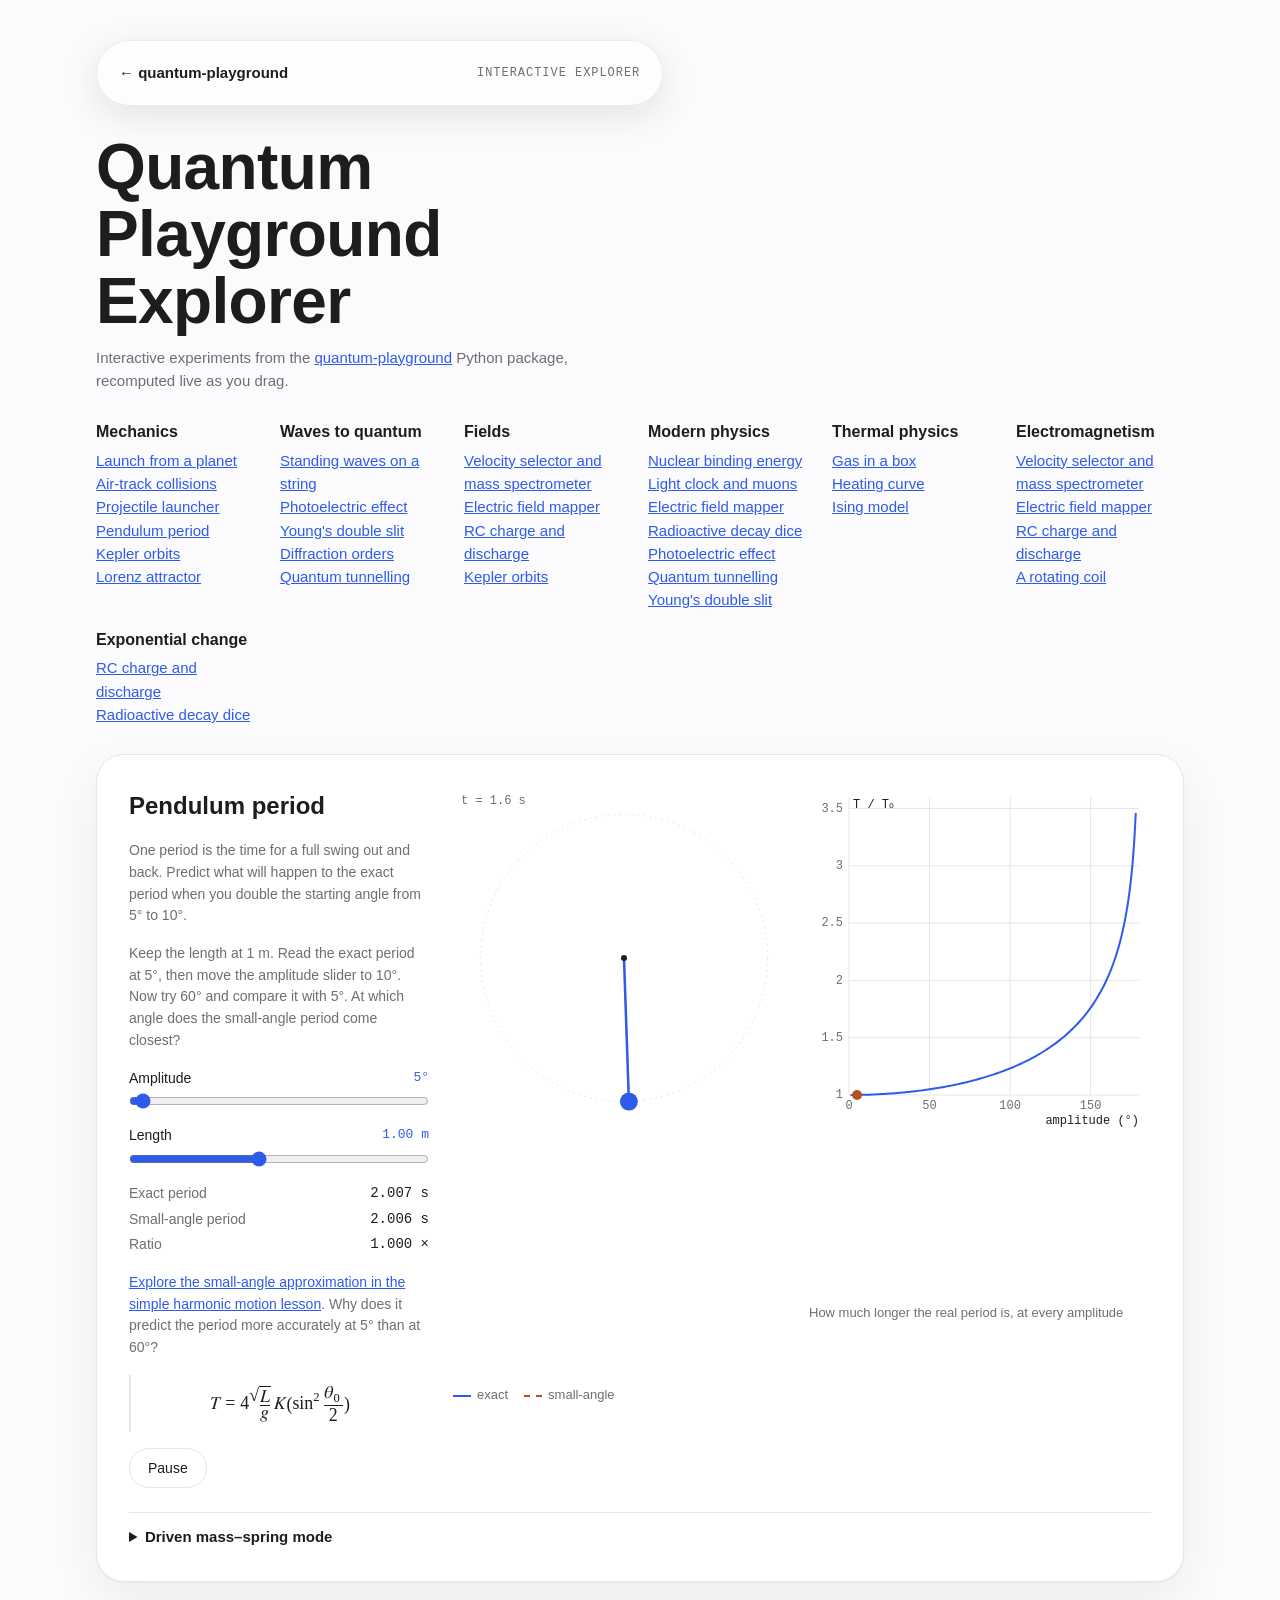
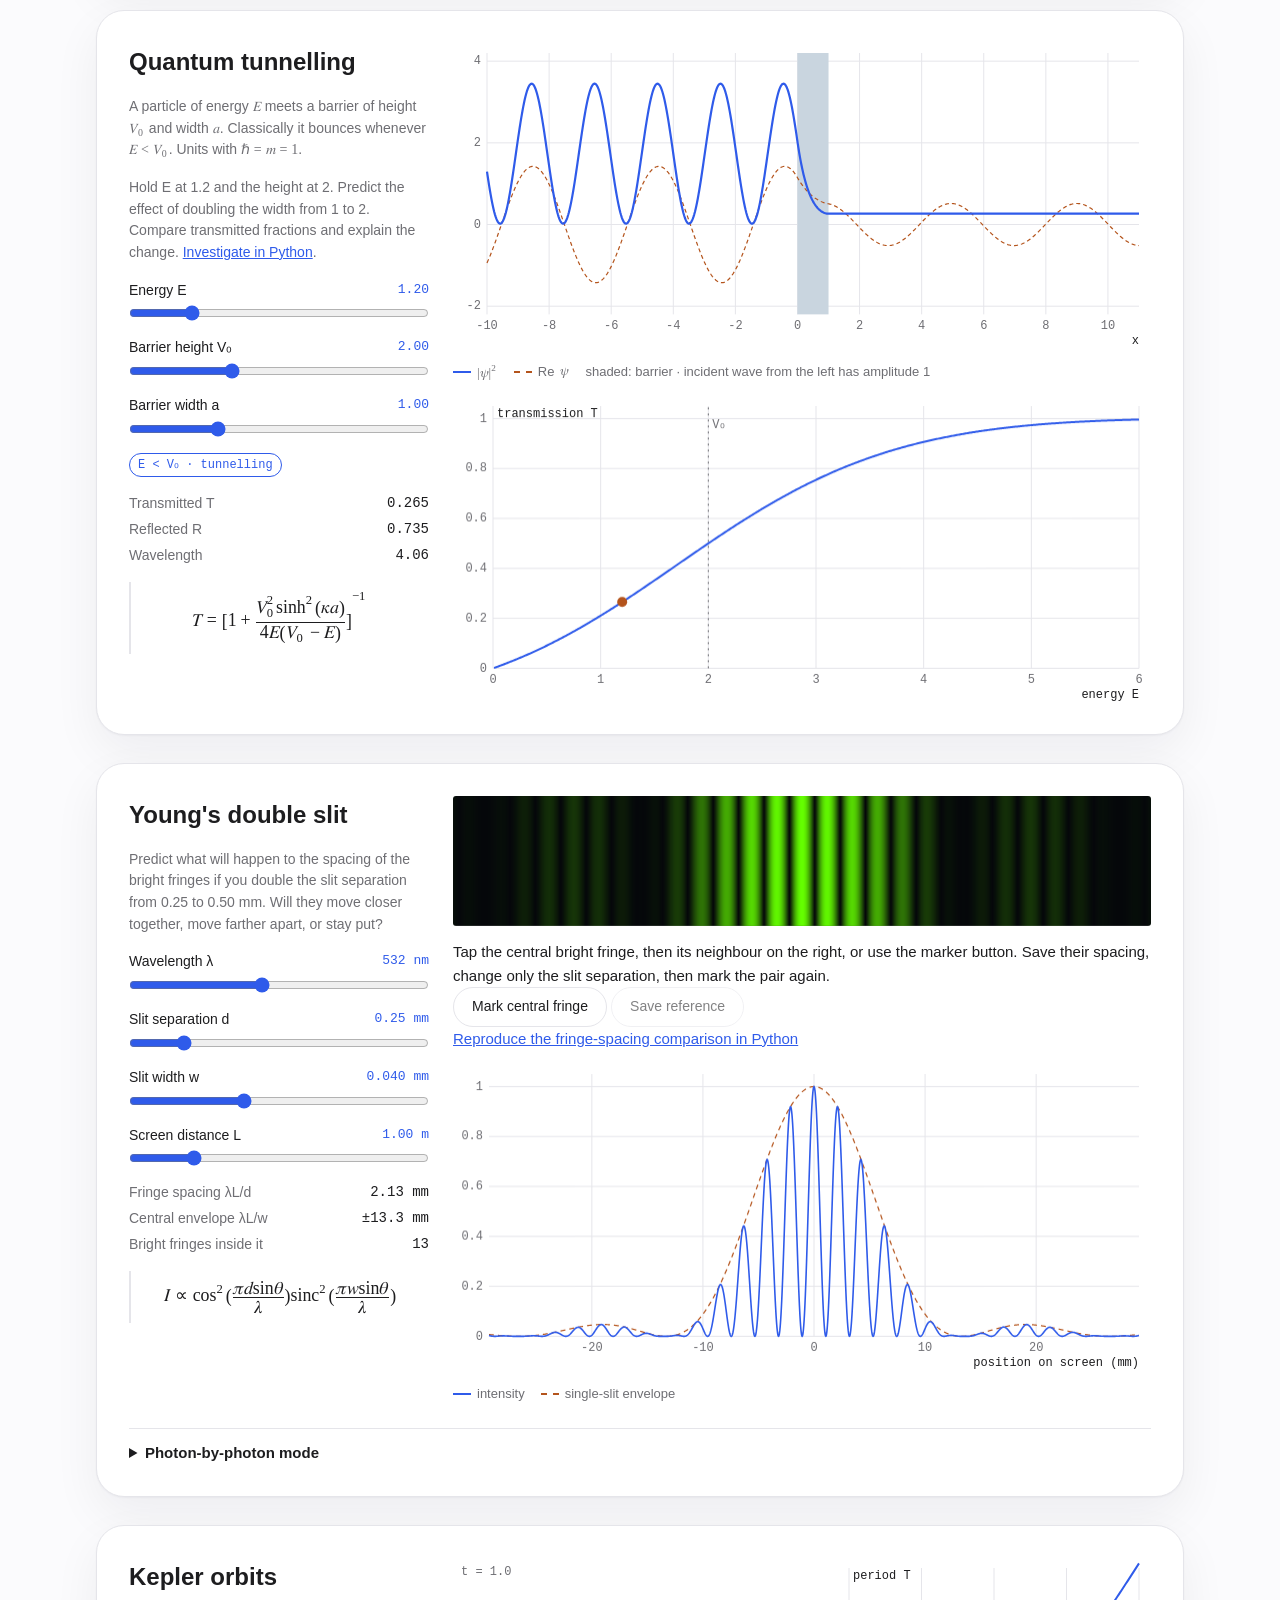
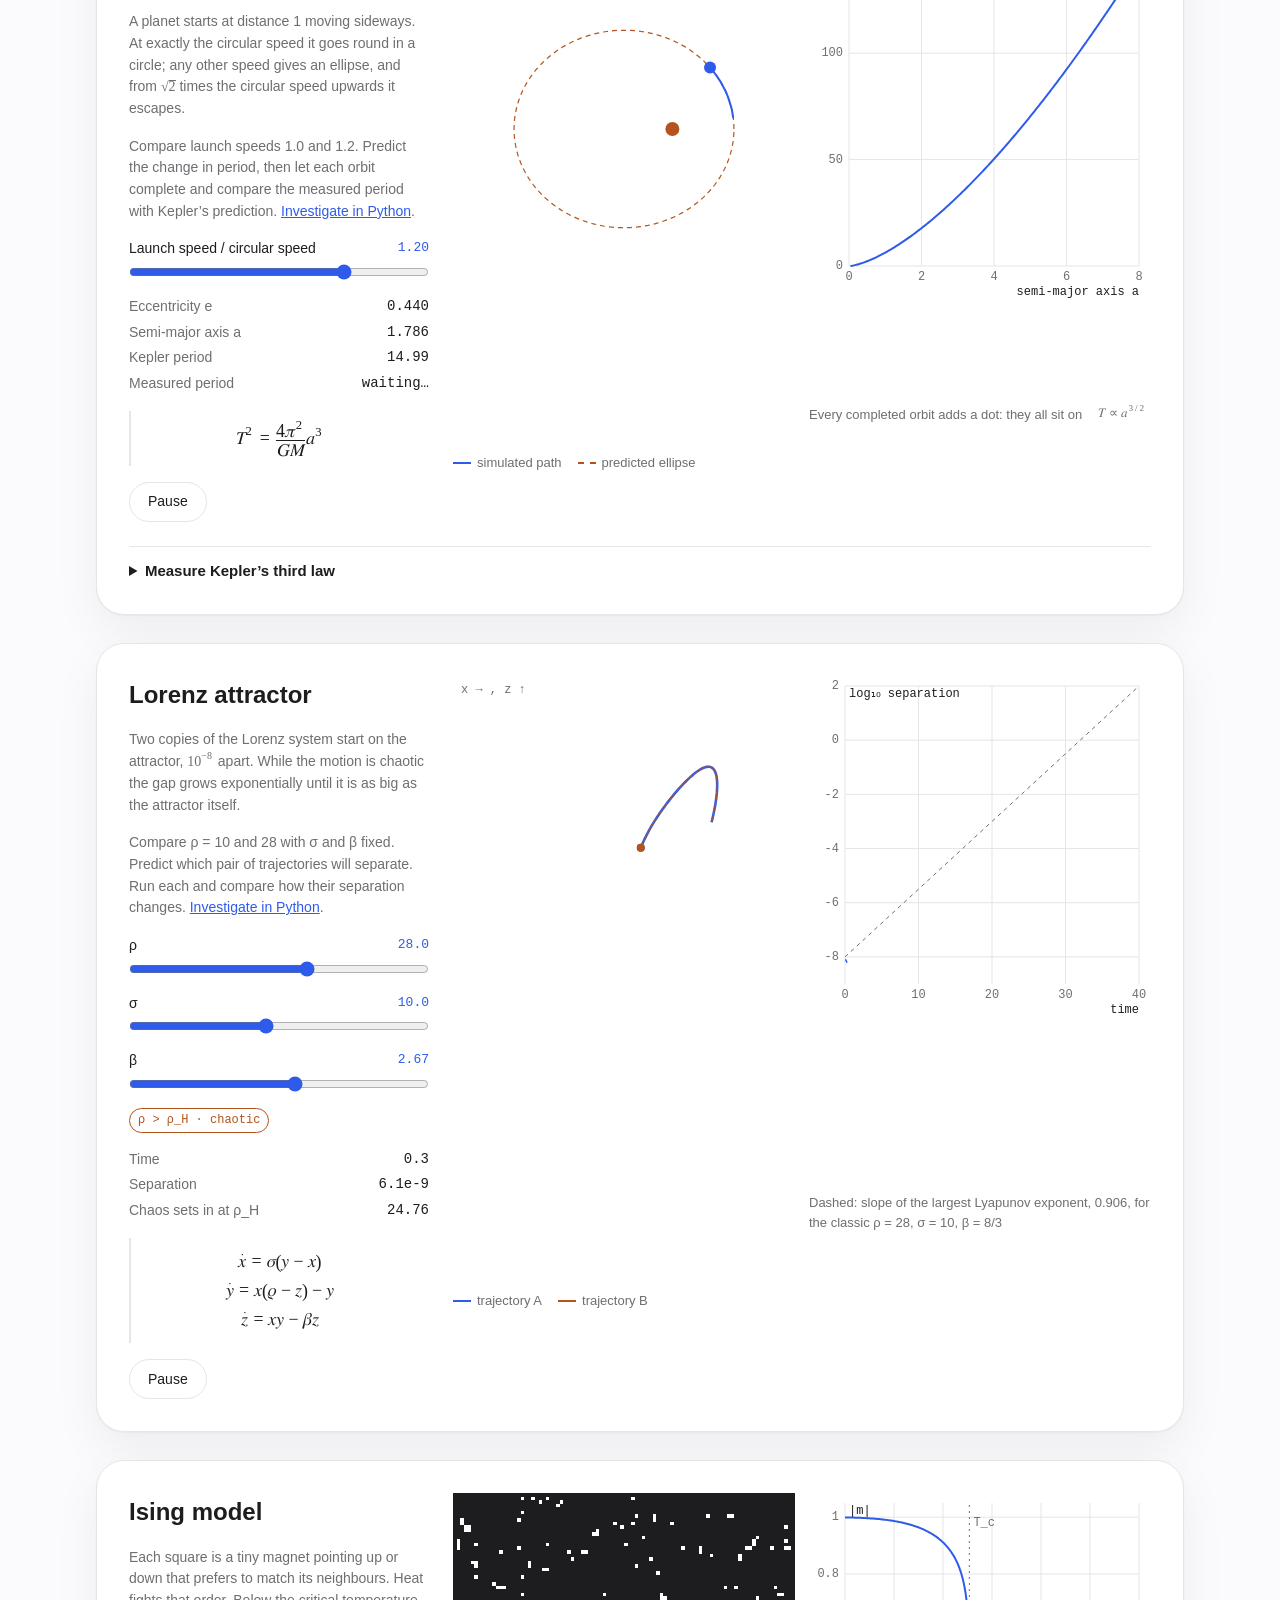
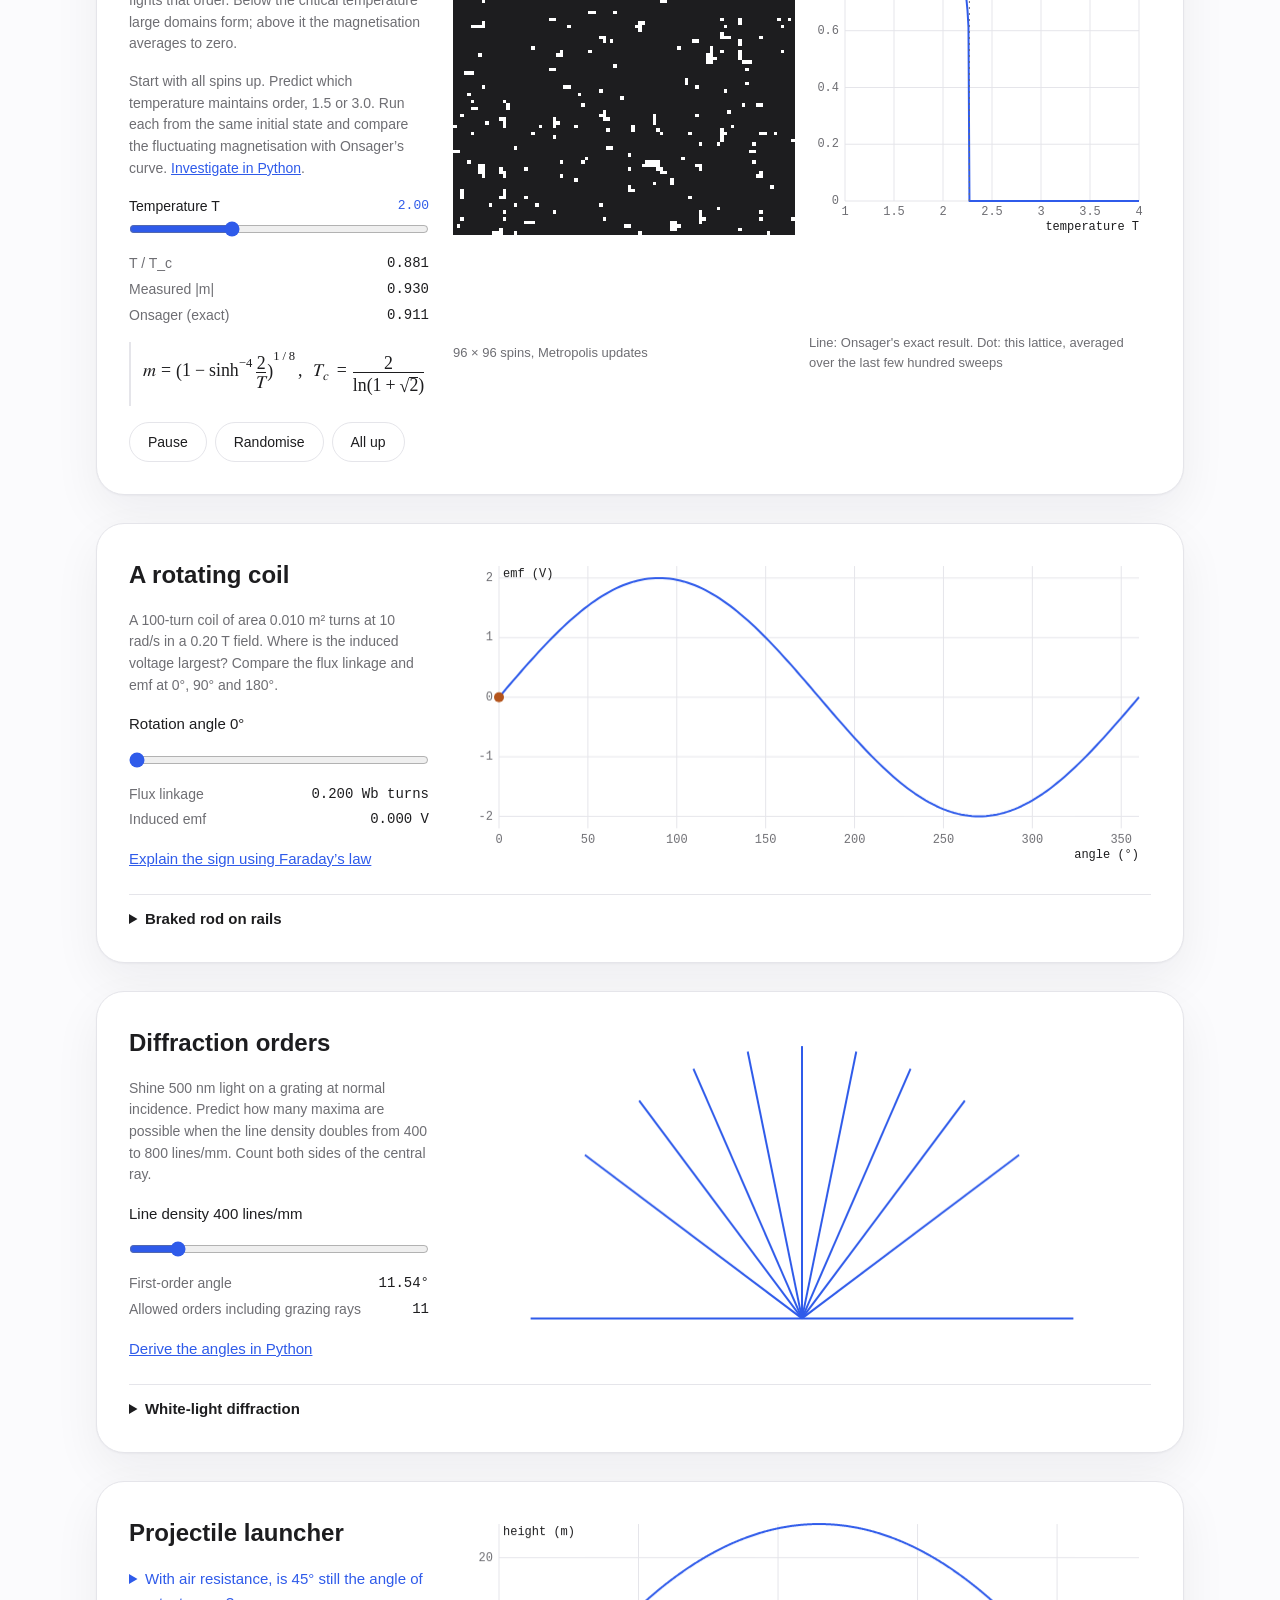
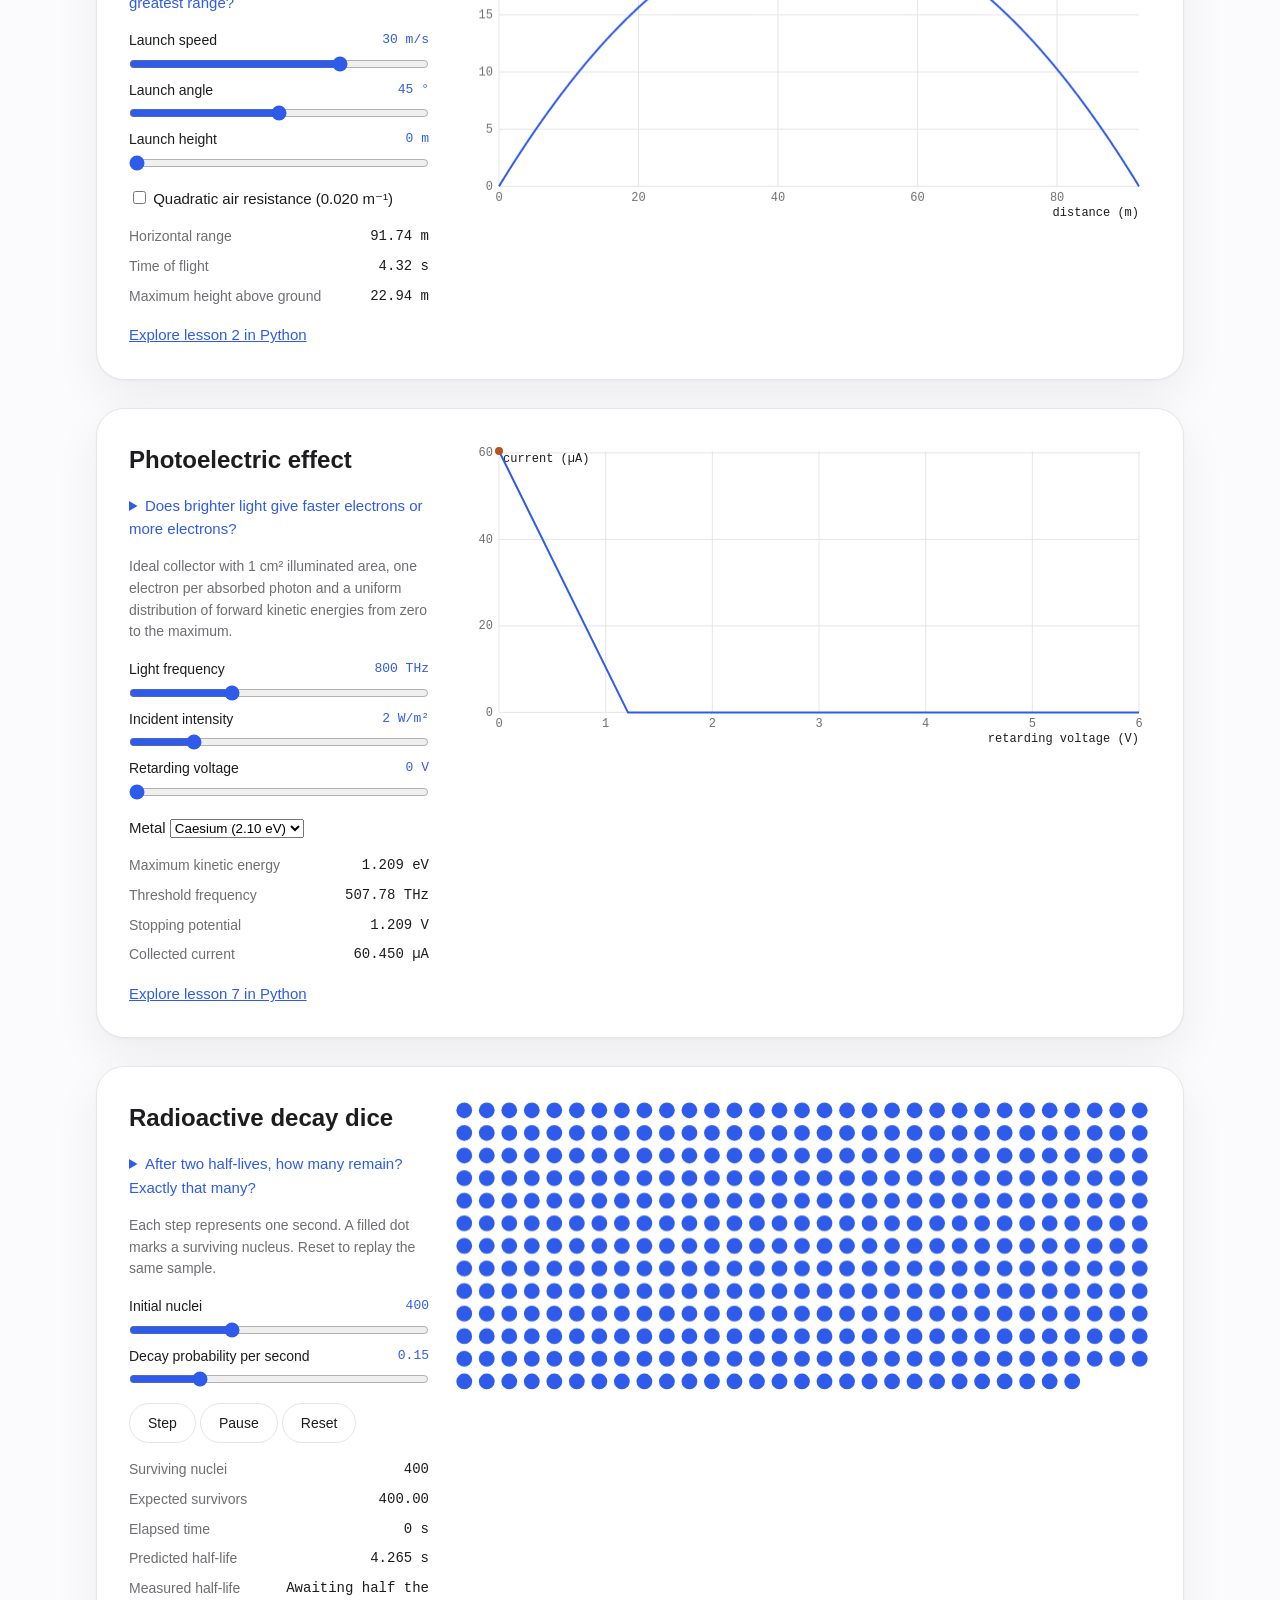
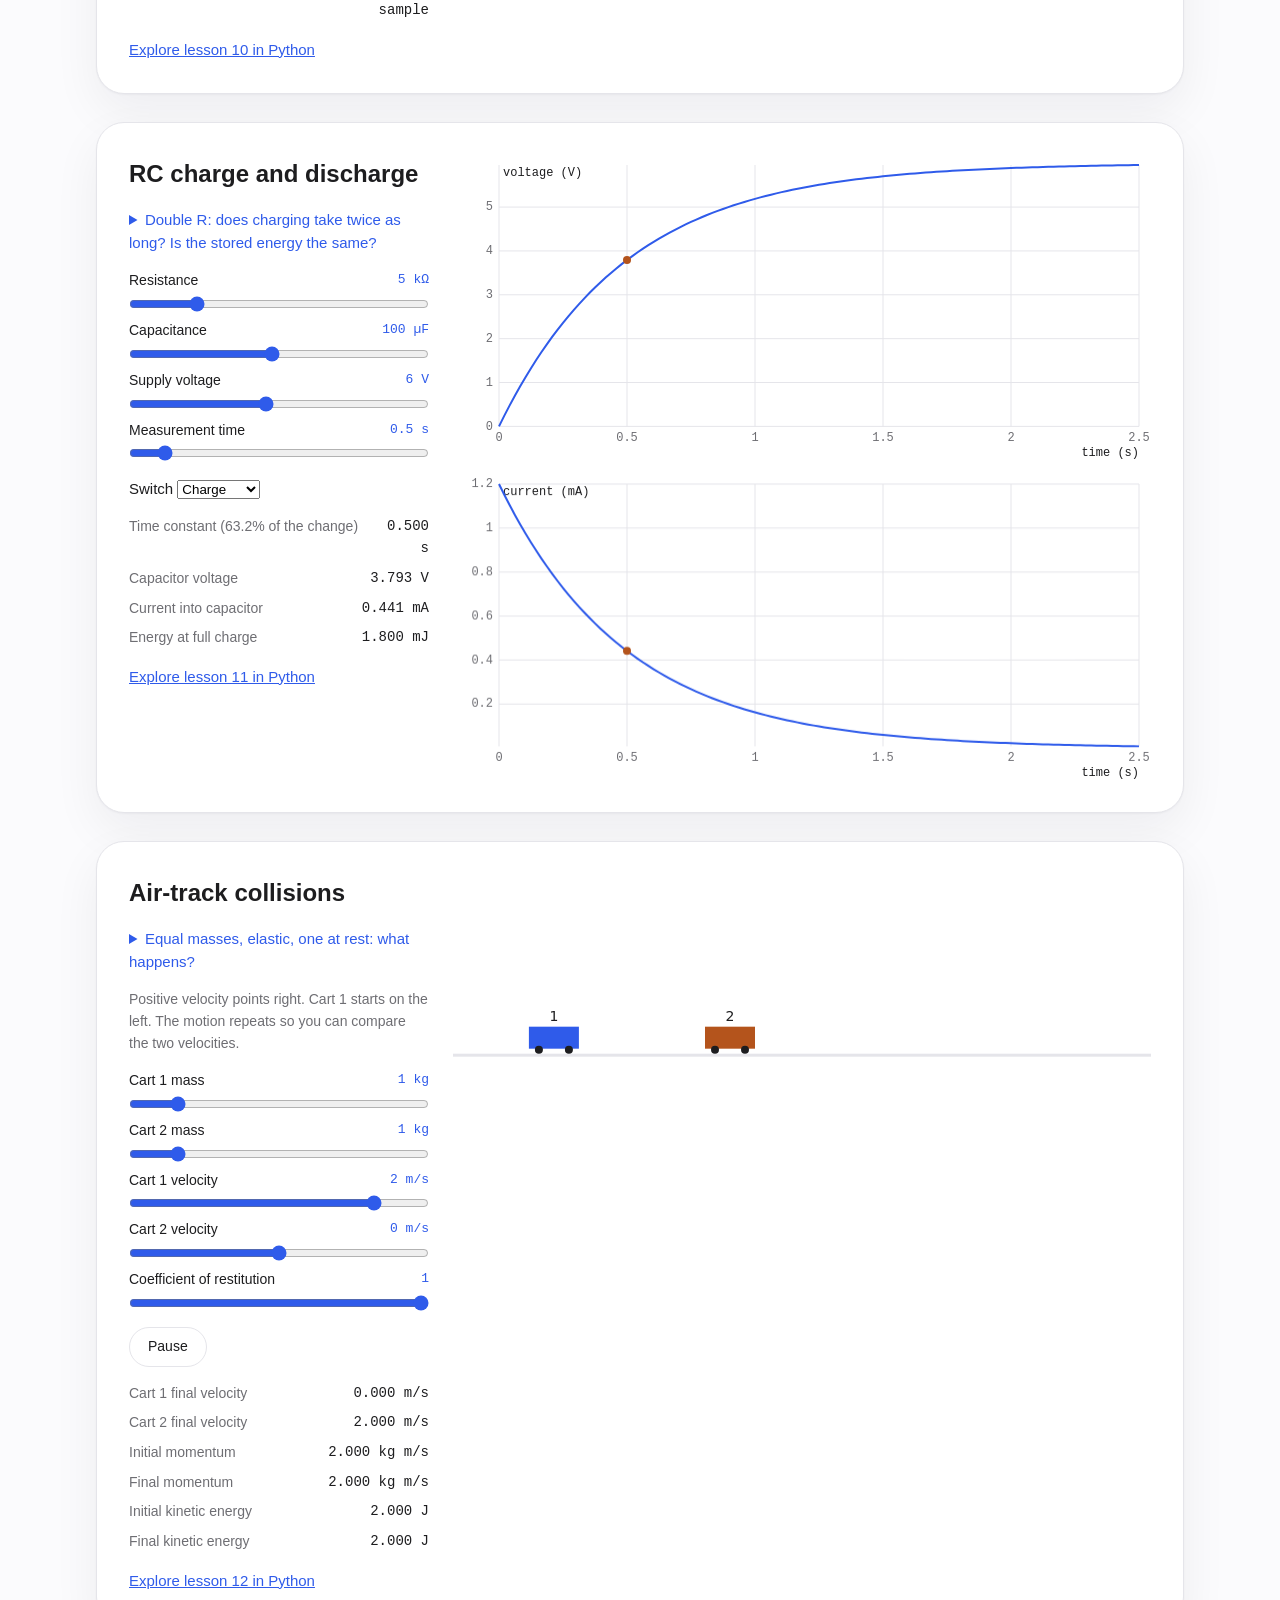
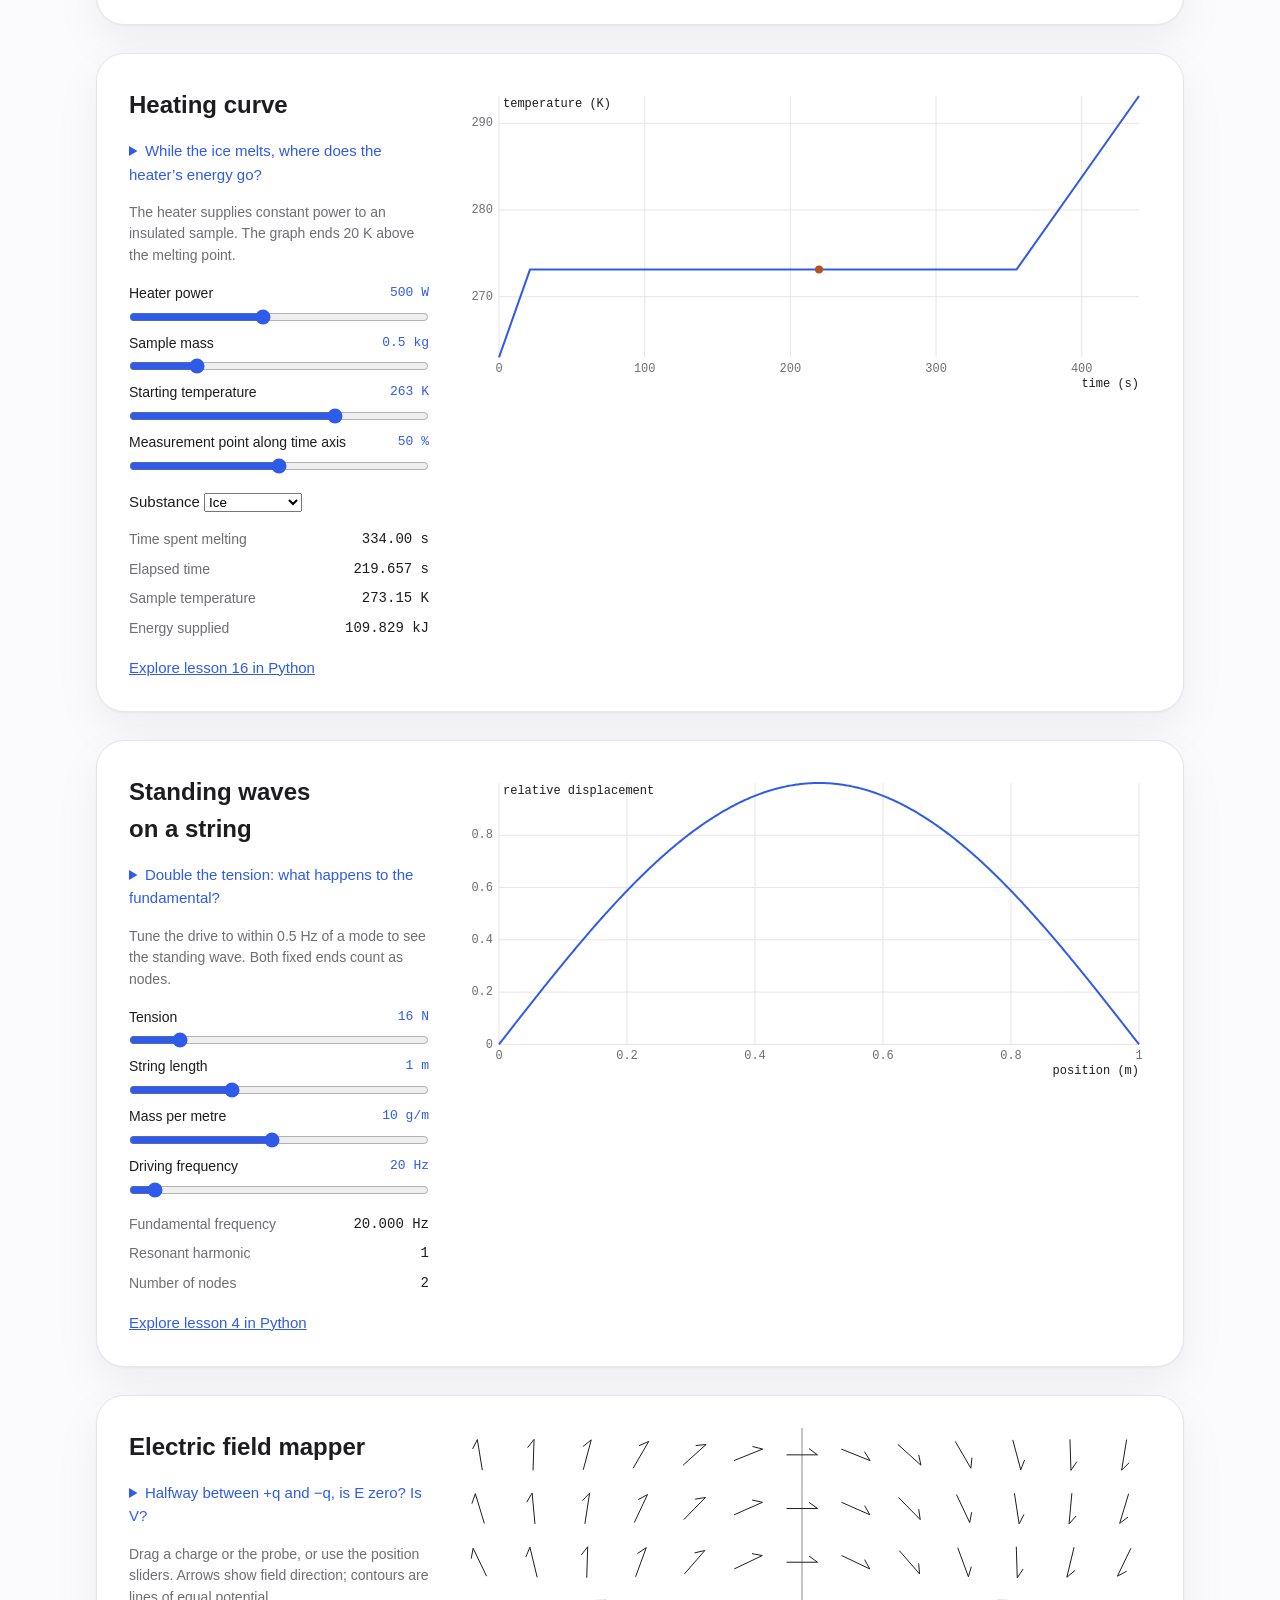
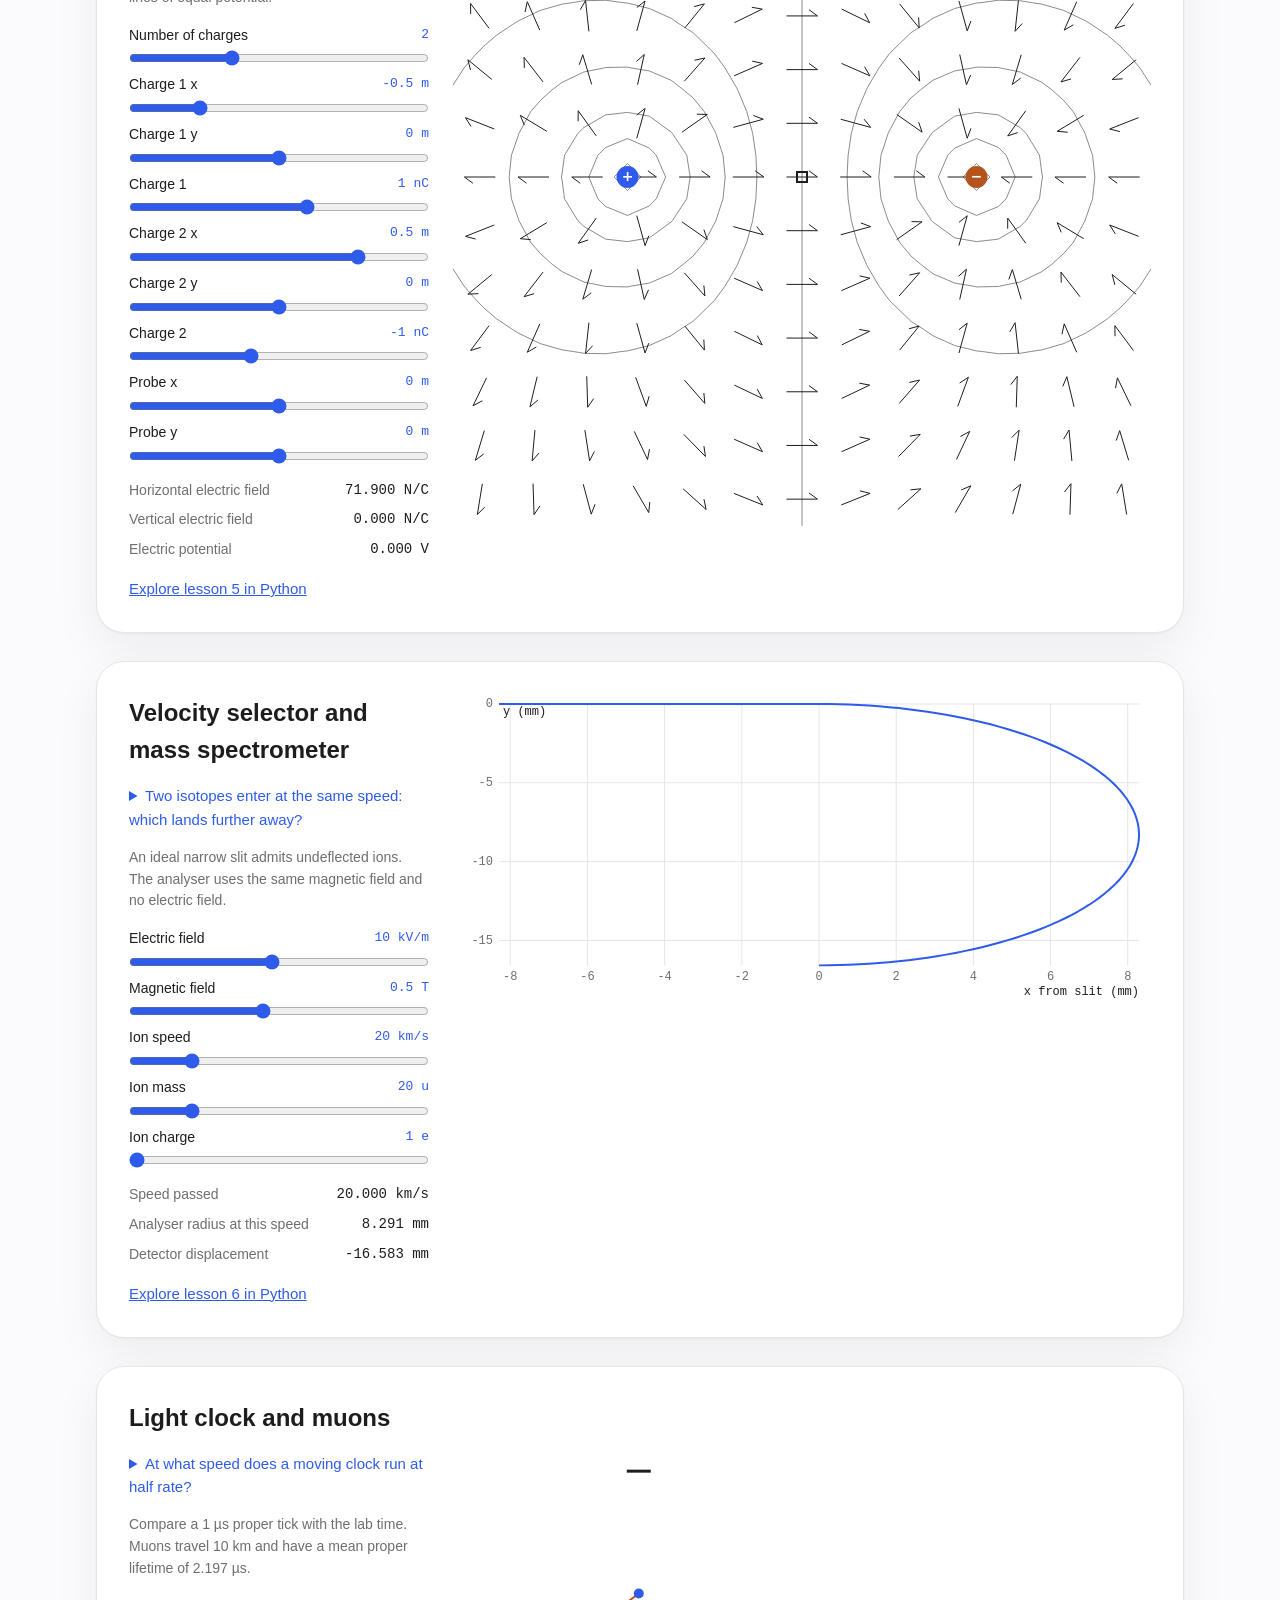
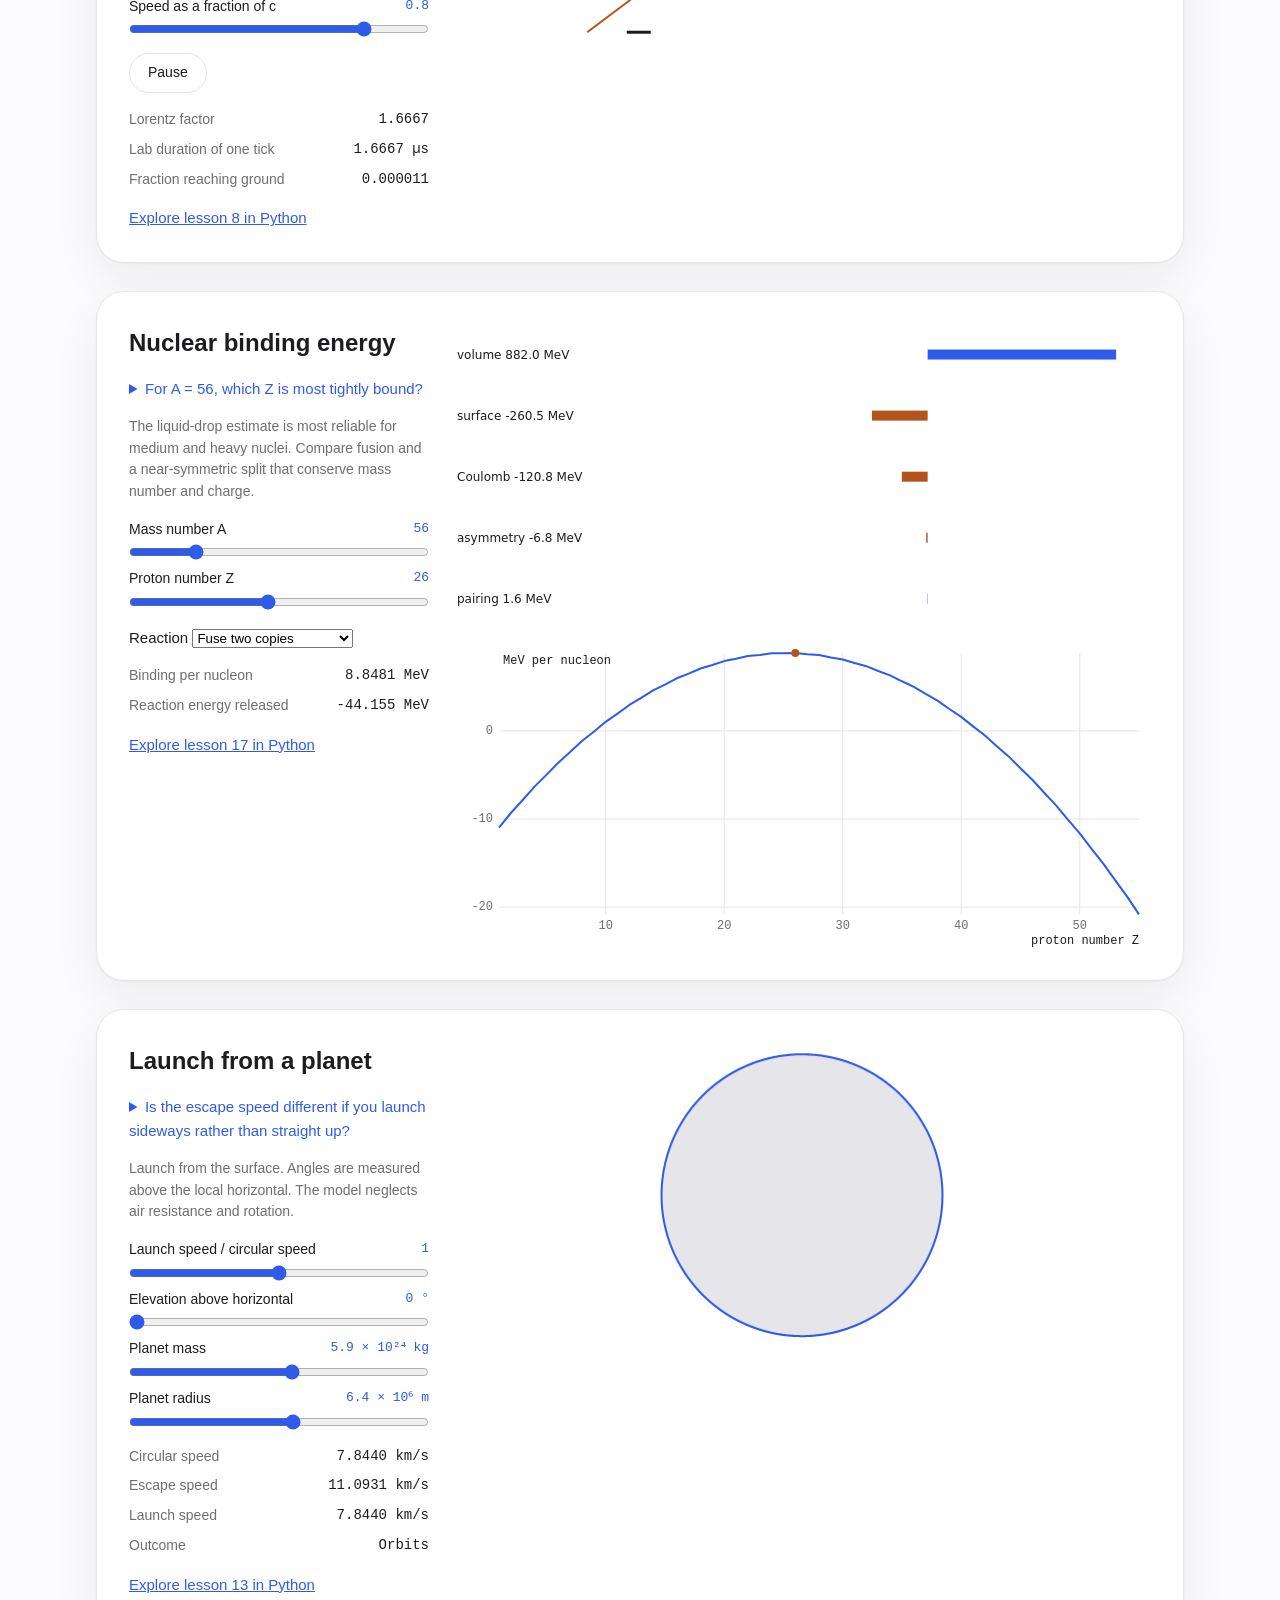
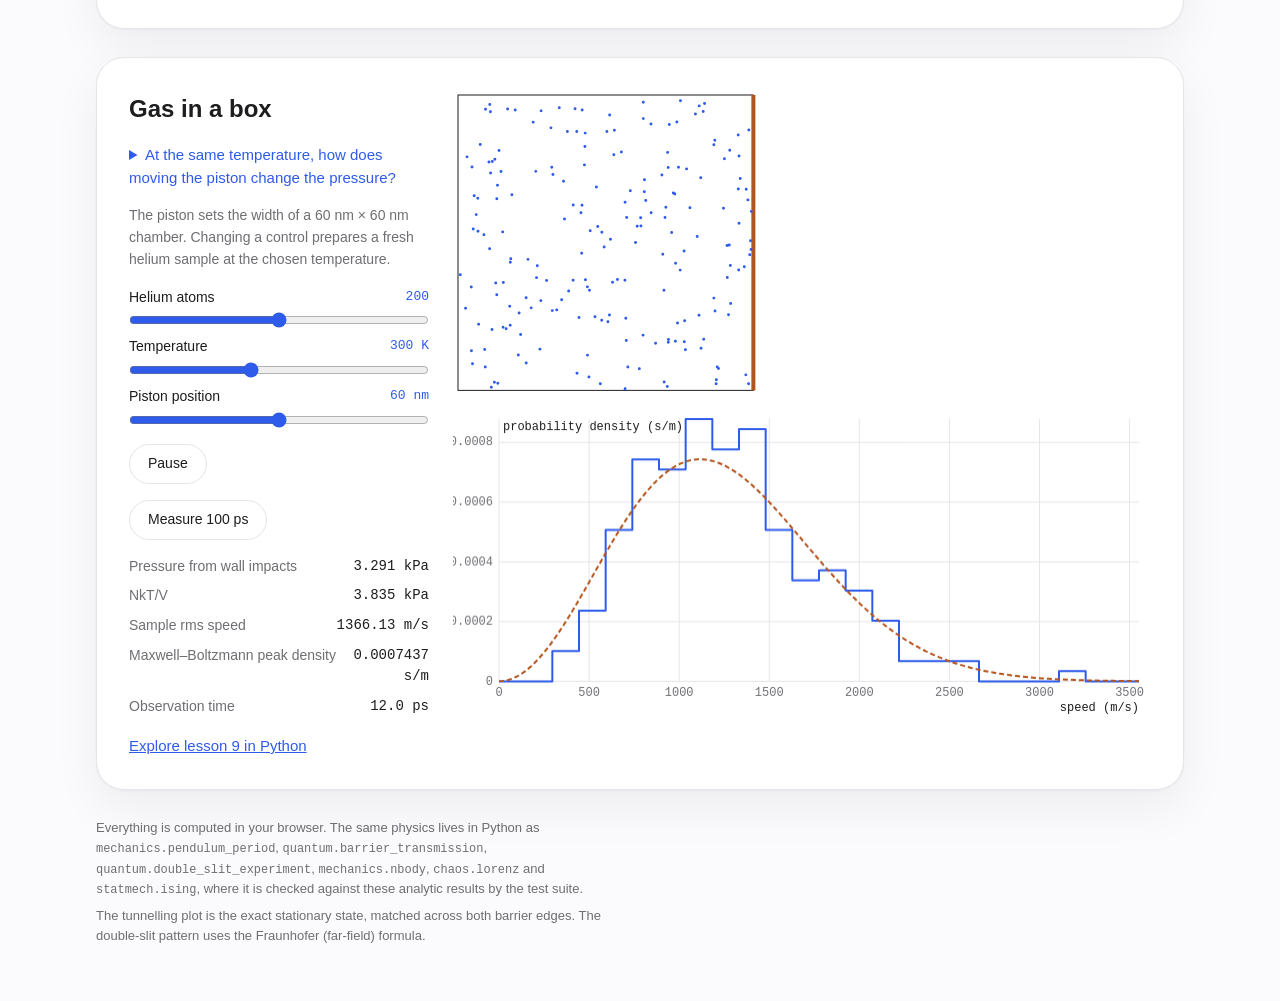
==== site_src/explorer/index.html @ 9f828b1e "Add seeded gas dynamics and five guided experiment extensions" ====
<!doctype html>
<html lang="en">
<head>
<meta charset="utf-8">
<meta name="viewport" content="width=device-width, initial-scale=1, viewport-fit=cover">
<title>Quantum Playground Explorer</title>
<meta name="description" content="Explore interactive physics experiments, from pendulum periods and quantum tunnelling to rotating coils and diffraction orders.">
<link rel="stylesheet" href="./style.css">
<link rel="icon" href="data:,">
</head>
<body>

<div class="wrap">
  <header>
    <nav class="glassbar" aria-label="Site"><a class="brand" href="../">← quantum-playground</a><span class="eyebrow">Interactive explorer</span></nav>
    <h1>Quantum Playground Explorer</h1>
    <p class="lede">Interactive experiments from the <a href="https://github.com/StativeSh/quantum-playground">quantum-playground</a> Python package, recomputed live as you drag.</p>
  </header>

  <nav class="experiment-index" aria-label="Experiments by learning route">
    <div><h2>Mechanics</h2><ul>
      <li><a href="#launch">Launch from a planet</a></li>
      <li><a href="#collisions">Air-track collisions</a></li>
      <li><a href="#projectile">Projectile launcher</a></li>
      <li><a href="#pendulum">Pendulum period</a></li>
      <li><a href="#kepler">Kepler orbits</a></li>
      <li><a href="#lorenz">Lorenz attractor</a></li>
    </ul></div>
    <div><h2>Waves to quantum</h2><ul>
      <li><a href="#strings">Standing waves on a string</a></li>
      <li><a href="#photoelectric">Photoelectric effect</a></li>
      <li><a href="#double-slit">Young's double slit</a></li>
      <li><a href="#grating">Diffraction orders</a></li>
      <li><a href="#tunnelling">Quantum tunnelling</a></li>
    </ul></div>
    <div><h2>Fields</h2><ul>
      <li><a href="#spectrometer">Velocity selector and mass spectrometer</a></li>
      <li><a href="#efield">Electric field mapper</a></li>
      <li><a href="#rc">RC charge and discharge</a></li>
      <li><a href="#kepler">Kepler orbits</a></li>
    </ul></div>
    <div><h2>Modern physics</h2><ul>
      <li><a href="#binding">Nuclear binding energy</a></li>
      <li><a href="#lightclock">Light clock and muons</a></li>
      <li><a href="#efield">Electric field mapper</a></li>
      <li><a href="#decay">Radioactive decay dice</a></li>
      <li><a href="#photoelectric">Photoelectric effect</a></li>
      <li><a href="#tunnelling">Quantum tunnelling</a></li>
      <li><a href="#double-slit">Young's double slit</a></li>
    </ul></div>
    <div><h2>Thermal physics</h2><ul>
      <li><a href="#gas">Gas in a box</a></li>
      <li><a href="#heating">Heating curve</a></li>
      <li><a href="#ising">Ising model</a></li>
    </ul></div>
    <div><h2>Electromagnetism</h2><ul>
      <li><a href="#spectrometer">Velocity selector and mass spectrometer</a></li>
      <li><a href="#efield">Electric field mapper</a></li>
      <li><a href="#rc">RC charge and discharge</a></li>
      <li><a href="#coil">A rotating coil</a></li>
    </ul></div>
    <div><h2>Exponential change</h2><ul>
      <li><a href="#rc">RC charge and discharge</a></li>
      <li><a href="#decay">Radioactive decay dice</a></li>
    </ul></div>
  </nav>

  <!-- ===================== Pendulum ===================== -->
  <section class="experiment" id="pendulum" aria-labelledby="pend-h">
    <div class="side">
      <h2 id="pend-h">Pendulum period</h2>
      <p>One period is the time for a full swing out and back. Predict what will happen to the exact period when you double the starting angle from 5° to 10°.</p>
      <p>Keep the length at 1 m. Read the exact period at 5°, then move the amplitude slider to 10°. Now try 60° and compare it with 5°. At which angle does the small-angle period come closest?</p>
      <div class="control">
        <label for="pend-amp">Amplitude <output id="pend-amp-out" for="pend-amp"></output></label>
        <input type="range" id="pend-amp" min="1" max="178" step="1" value="5">
      </div>
      <div class="control">
        <label for="pend-len">Length <output id="pend-len-out" for="pend-len"></output></label>
        <input type="range" id="pend-len" min="0.25" max="2" step="0.05" value="1">
      </div>
      <dl class="readouts">
        <dt>Exact period</dt><dd id="pend-T"></dd>
        <dt>Small-angle period</dt><dd id="pend-T0"></dd>
        <dt>Ratio</dt><dd id="pend-ratio"></dd>
      </dl>
      <p><a href="../lessons/01_simple_harmonic_motion.html#2.-Two-systems-you-must-know">Explore the small-angle approximation in the simple harmonic motion lesson</a>. Why does it predict the period more accurately at 5° than at 60°?</p>
      <div class="formula" aria-label="Exact period formula">
        <math display="block"><mi>T</mi><mo>=</mo><mn>4</mn><msqrt><mfrac><mi>L</mi><mi>g</mi></mfrac></msqrt><mspace width="0.2em"/><mi>K</mi><mo>(</mo><msup><mi>sin</mi><mn>2</mn></msup><mfrac><msub><mi>θ</mi><mn>0</mn></msub><mn>2</mn></mfrac><mo>)</mo></math>
      </div>
      <button type="button" id="pend-play" aria-pressed="true">Pause</button>
    </div>
    <div class="plots two">
      <div style="display:grid;gap:8px;min-width:0">
        <canvas id="pend-anim" class="c-square" role="img" aria-label="Two pendulums swinging: exact and small-angle"></canvas>
        <div class="legend">
          <span class="key"><span class="swatch" style="border-color:var(--accent)"></span>exact</span>
          <span class="key"><span class="swatch dash" style="border-color:var(--accent-2)"></span>small-angle</span>
        </div>
      </div>
      <div style="display:grid;gap:8px;min-width:0">
        <canvas id="pend-curve" class="c-square" role="img" aria-label="Period ratio against amplitude"></canvas>
        <p class="legend">How much longer the real period is, at every amplitude</p>
      </div>
    </div>
    <details class="extension" id="spring">
      <summary>Driven mass–spring mode</summary>
      <div class="side">
        <div class="prediction"></div>
        <div class="controls"></div>
        <div class="results"></div>
        <a href="../lessons/01_simple_harmonic_motion.html">Explore lesson 1 in Python</a>
      </div>
    </details>
  </section>

  <!-- ===================== Tunnelling ===================== -->
  <section class="experiment" id="tunnelling" aria-labelledby="tun-h">
    <div class="side">
      <h2 id="tun-h">Quantum tunnelling</h2>
      <p>A particle of energy <math><mi>E</mi></math> meets a barrier of height <math><msub><mi>V</mi><mn>0</mn></msub></math> and width <math><mi>a</mi></math>. Classically it bounces whenever <math><mi>E</mi><mo>&lt;</mo><msub><mi>V</mi><mn>0</mn></msub></math>. Units with <math><mi>ℏ</mi><mo>=</mo><mi>m</mi><mo>=</mo><mn>1</mn></math>.</p>
      <p>Hold E at 1.2 and the height at 2. Predict the effect of doubling the width from 1 to 2. Compare transmitted fractions and explain the change. <a href="../notebooks/02_quantum_mechanics.html">Investigate in Python</a>.</p>
      <div class="control">
        <label for="tun-E">Energy E <output id="tun-E-out" for="tun-E"></output></label>
        <input type="range" id="tun-E" min="0.05" max="6" step="0.01" value="1.2">
      </div>
      <div class="control">
        <label for="tun-V">Barrier height V₀ <output id="tun-V-out" for="tun-V"></output></label>
        <input type="range" id="tun-V" min="0.5" max="5" step="0.05" value="2">
      </div>
      <div class="control">
        <label for="tun-a">Barrier width a <output id="tun-a-out" for="tun-a"></output></label>
        <input type="range" id="tun-a" min="0.2" max="3" step="0.05" value="1">
      </div>
      <span class="badge" id="tun-regime"></span>
      <dl class="readouts">
        <dt>Transmitted T</dt><dd id="tun-T"></dd>
        <dt>Reflected R</dt><dd id="tun-R"></dd>
        <dt>Wavelength</dt><dd id="tun-lam"></dd>
      </dl>
      <div class="formula" aria-label="Transmission below the barrier">
        <math display="block"><mi>T</mi><mo>=</mo><msup><mrow><mo>[</mo><mn>1</mn><mo>+</mo><mfrac><mrow><msubsup><mi>V</mi><mn>0</mn><mn>2</mn></msubsup><msup><mi>sinh</mi><mn>2</mn></msup><mo>(</mo><mi>κ</mi><mi>a</mi><mo>)</mo></mrow><mrow><mn>4</mn><mi>E</mi><mo>(</mo><msub><mi>V</mi><mn>0</mn></msub><mo>−</mo><mi>E</mi><mo>)</mo></mrow></mfrac><mo>]</mo></mrow><mrow><mo>−</mo><mn>1</mn></mrow></msup></math>
      </div>
    </div>
    <div class="plots">
      <canvas id="tun-psi" class="c-wide" role="img" aria-label="Probability density of the scattering state around the barrier"></canvas>
      <div class="legend">
        <span class="key"><span class="swatch" style="border-color:var(--accent)"></span><math><msup><mrow><mo>|</mo><mi>ψ</mi><mo>|</mo></mrow><mn>2</mn></msup></math></span>
        <span class="key"><span class="swatch dash" style="border-color:var(--accent-2)"></span>Re <math><mi>ψ</mi></math></span>
        <span class="key">shaded: barrier · incident wave from the left has amplitude 1</span>
      </div>
      <canvas id="tun-curve" class="c-plot" role="img" aria-label="Transmission probability against energy"></canvas>
    </div>
  </section>

  <!-- ===================== Double slit ===================== -->
  <section class="experiment" id="double-slit" aria-labelledby="slit-h">
    <div class="side">
      <h2 id="slit-h">Young's double slit</h2>
      <p>Predict what will happen to the spacing of the bright fringes if you double the slit separation from 0.25 to 0.50 mm. Will they move closer together, move farther apart, or stay put?</p>
      <div class="control">
        <label for="slit-lam">Wavelength λ <output id="slit-lam-out" for="slit-lam"></output></label>
        <input type="range" id="slit-lam" min="400" max="700" step="1" value="532">
      </div>
      <div class="control">
        <label for="slit-d">Slit separation d <output id="slit-d-out" for="slit-d"></output></label>
        <input type="range" id="slit-d" min="0.10" max="1.00" step="0.01" value="0.25">
      </div>
      <div class="control">
        <label for="slit-w">Slit width w <output id="slit-w-out" for="slit-w"></output></label>
        <input type="range" id="slit-w" min="0.01" max="0.09" step="0.005" value="0.04">
      </div>
      <div class="control">
        <label for="slit-L">Screen distance L <output id="slit-L-out" for="slit-L"></output></label>
        <input type="range" id="slit-L" min="0.5" max="3" step="0.05" value="1">
      </div>
      <dl class="readouts">
        <dt>Fringe spacing λL/d</dt><dd id="slit-dy"></dd>
        <dt>Central envelope λL/w</dt><dd id="slit-env"></dd>
        <dt>Bright fringes inside it</dt><dd id="slit-n"></dd>
      </dl>
      <div class="formula" aria-label="Double-slit intensity">
        <math display="block"><mi>I</mi><mo>∝</mo><msup><mi>cos</mi><mn>2</mn></msup><mrow><mo>(</mo><mfrac><mrow><mi>π</mi><mi>d</mi><mi>sin</mi><mi>θ</mi></mrow><mi>λ</mi></mfrac><mo>)</mo></mrow><msup><mi>sinc</mi><mn>2</mn></msup><mrow><mo>(</mo><mfrac><mrow><mi>π</mi><mi>w</mi><mi>sin</mi><mi>θ</mi></mrow><mi>λ</mi></mfrac><mo>)</mo></mrow></math>
      </div>
    </div>
    <div class="plots">
      <canvas id="slit-band" class="c-band" role="img" aria-label="Fringe pattern on the screen in the light's colour"></canvas>
      <div>
        <p>Tap the central bright fringe, then its neighbour on the right, or use the marker button. Save their spacing, change only the slit separation, then mark the pair again.</p>
        <button type="button" id="slit-mark">Mark central fringe</button>
        <button type="button" id="slit-save" disabled>Save reference</button>
        <div aria-live="polite">
          <p id="slit-measured"></p>
          <p id="slit-reference"></p>
          <p id="slit-comparison"></p>
        </div>
        <a href="../lessons/07_wave_particle_duality.html#young-fringe-spacing">Reproduce the fringe-spacing comparison in Python</a>
      </div>
      <canvas id="slit-curve" class="c-plot" role="img" aria-label="Intensity across the screen with the single-slit envelope"></canvas>
      <div class="legend">
        <span class="key"><span class="swatch" style="border-color:var(--accent)"></span>intensity</span>
        <span class="key"><span class="swatch dash" style="border-color:var(--accent-2)"></span>single-slit envelope</span>
      </div>
    </div>
    <details class="extension" id="photons">
      <summary>Photon-by-photon mode</summary>
      <div class="side">
        <div class="prediction"></div>
        <div class="controls"></div>
        <div class="results"></div>
        <a href="../lessons/07_wave_particle_duality.html">Explore lesson 7 in Python</a>
      </div>
    </details>
  </section>

  <!-- ===================== Kepler orbits ===================== -->
  <section class="experiment" id="kepler" aria-labelledby="orb-h">
    <div class="side">
      <h2 id="orb-h">Kepler orbits</h2>
      <p>A planet starts at distance 1 moving sideways. At exactly the circular speed it goes round in a circle; any other speed gives an ellipse, and from <math><msqrt><mn>2</mn></msqrt></math> times the circular speed upwards it escapes.</p>
      <p>Compare launch speeds 1.0 and 1.2. Predict the change in period, then let each orbit complete and compare the measured period with Kepler’s prediction. <a href="../lessons/03_circular_motion_and_orbits.html">Investigate in Python</a>.</p>
      <div class="control">
        <label for="orb-v">Launch speed / circular speed <output id="orb-v-out" for="orb-v"></output></label>
        <input type="range" id="orb-v" min="0.4" max="1.5" step="0.01" value="1.2">
      </div>
      <dl class="readouts">
        <dt>Eccentricity e</dt><dd id="orb-e"></dd>
        <dt>Semi-major axis a</dt><dd id="orb-a"></dd>
        <dt>Kepler period</dt><dd id="orb-T"></dd>
        <dt>Measured period</dt><dd id="orb-Tm"></dd>
      </dl>
      <div class="formula" aria-label="Kepler's third law">
        <math display="block"><msup><mi>T</mi><mn>2</mn></msup><mo>=</mo><mfrac><mrow><mn>4</mn><msup><mi>π</mi><mn>2</mn></msup></mrow><mrow><mi>G</mi><mi>M</mi></mrow></mfrac><msup><mi>a</mi><mn>3</mn></msup></math>
      </div>
      <button type="button" id="orb-play" aria-pressed="true">Pause</button>
    </div>
    <div class="plots two">
      <div style="display:grid;gap:8px;min-width:0">
        <canvas id="orb-anim" class="c-square" role="img" aria-label="Planet orbiting a star, with the predicted ellipse"></canvas>
        <div class="legend">
          <span class="key"><span class="swatch" style="border-color:var(--accent)"></span>simulated path</span>
          <span class="key"><span class="swatch dash" style="border-color:var(--accent-2)"></span>predicted ellipse</span>
        </div>
      </div>
      <div style="display:grid;gap:8px;min-width:0">
        <canvas id="orb-curve" class="c-square" role="img" aria-label="Period against semi-major axis, with Kepler's third law"></canvas>
        <p class="legend">Every completed orbit adds a dot: they all sit on <math><mi>T</mi><mo>∝</mo><msup><mi>a</mi><mrow><mn>3</mn><mo>/</mo><mn>2</mn></mrow></msup></math></p>
      </div>
    </div>
    <details class="extension" id="kepler-law">
      <summary>Measure Kepler’s third law</summary>
      <div class="side">
        <div class="prediction"></div>
        <div class="controls"></div>
        <div class="results"></div>
        <a href="../lessons/13_gravitational_fields.html">Explore lesson 13 in Python</a>
      </div>
    </details>
  </section>

  <!-- ===================== Lorenz ===================== -->
  <section class="experiment" id="lorenz" aria-labelledby="lor-h">
    <div class="side">
      <h2 id="lor-h">Lorenz attractor</h2>
      <p>Two copies of the Lorenz system start on the attractor, <math><msup><mn>10</mn><mrow><mo>−</mo><mn>8</mn></mrow></msup></math> apart. While the motion is chaotic the gap grows exponentially until it is as big as the attractor itself.</p>
      <p>Compare ρ = 10 and 28 with σ and β fixed. Predict which pair of trajectories will separate. Run each and compare how their separation changes. <a href="../notebooks/03_maths_and_chaos.html">Investigate in Python</a>.</p>
      <div class="control">
        <label for="lor-rho">ρ <output id="lor-rho-out" for="lor-rho"></output></label>
        <input type="range" id="lor-rho" min="10" max="40" step="0.1" value="28">
      </div>
      <div class="control">
        <label for="lor-sigma">σ <output id="lor-sigma-out" for="lor-sigma"></output></label>
        <input type="range" id="lor-sigma" min="5" max="16" step="0.1" value="10">
      </div>
      <div class="control">
        <label for="lor-beta">β <output id="lor-beta-out" for="lor-beta"></output></label>
        <input type="range" id="lor-beta" min="1" max="4" step="0.01" value="2.67">
      </div>
      <span class="badge" id="lor-regime"></span>
      <dl class="readouts">
        <dt>Time</dt><dd id="lor-t"></dd>
        <dt>Separation</dt><dd id="lor-sep"></dd>
        <dt>Chaos sets in at ρ_H</dt><dd id="lor-rhoH"></dd>
      </dl>
      <div class="formula" aria-label="Lorenz equations">
        <math display="block"><mtable columnalign="left"><mtr><mtd><mover><mi>x</mi><mo>˙</mo></mover><mo>=</mo><mi>σ</mi><mo>(</mo><mi>y</mi><mo>−</mo><mi>x</mi><mo>)</mo></mtd></mtr><mtr><mtd><mover><mi>y</mi><mo>˙</mo></mover><mo>=</mo><mi>x</mi><mo>(</mo><mi>ρ</mi><mo>−</mo><mi>z</mi><mo>)</mo><mo>−</mo><mi>y</mi></mtd></mtr><mtr><mtd><mover><mi>z</mi><mo>˙</mo></mover><mo>=</mo><mi>x</mi><mi>y</mi><mo>−</mo><mi>β</mi><mi>z</mi></mtd></mtr></mtable></math>
      </div>
      <button type="button" id="lor-play" aria-pressed="true">Pause</button>
    </div>
    <div class="plots two">
      <div style="display:grid;gap:8px;min-width:0">
        <canvas id="lor-anim" class="c-square" role="img" aria-label="Two Lorenz trajectories in the x-z plane"></canvas>
        <div class="legend">
          <span class="key"><span class="swatch" style="border-color:var(--accent)"></span>trajectory A</span>
          <span class="key"><span class="swatch" style="border-color:var(--accent-2)"></span>trajectory B</span>
        </div>
      </div>
      <div style="display:grid;gap:8px;min-width:0">
        <canvas id="lor-curve" class="c-square" role="img" aria-label="Logarithm of the separation against time"></canvas>
        <p class="legend">Dashed: slope of the largest Lyapunov exponent, 0.906, for the classic ρ = 28, σ = 10, β = 8/3</p>
      </div>
    </div>
  </section>

  <!-- ===================== Ising ===================== -->
  <section class="experiment" id="ising" aria-labelledby="ising-h">
    <div class="side">
      <h2 id="ising-h">Ising model</h2>
      <p>Each square is a tiny magnet pointing up or down that prefers to match its neighbours. Heat fights that order. Below the critical temperature large domains form; above it the magnetisation averages to zero.</p>
      <p>Start with all spins up. Predict which temperature maintains order, 1.5 or 3.0. Run each from the same initial state and compare the fluctuating magnetisation with Onsager’s curve. <a href="../notebooks/04_orbitals_interference_and_phase_space.html">Investigate in Python</a>.</p>
      <div class="control">
        <label for="ising-T">Temperature T <output id="ising-T-out" for="ising-T"></output></label>
        <input type="range" id="ising-T" min="1" max="4" step="0.01" value="2.0">
      </div>
      <dl class="readouts">
        <dt>T / T_c</dt><dd id="ising-ratio"></dd>
        <dt>Measured |m|</dt><dd id="ising-m"></dd>
        <dt>Onsager (exact)</dt><dd id="ising-exact"></dd>
      </dl>
      <div class="formula" aria-label="Onsager's magnetisation">
        <math display="block"><mi>m</mi><mo>=</mo><msup><mrow><mo>(</mo><mn>1</mn><mo>−</mo><msup><mi>sinh</mi><mrow><mo>−</mo><mn>4</mn></mrow></msup><mfrac><mn>2</mn><mi>T</mi></mfrac><mo>)</mo></mrow><mrow><mn>1</mn><mo>/</mo><mn>8</mn></mrow></msup><mo>,</mo><mspace width="0.4em"/><msub><mi>T</mi><mi>c</mi></msub><mo>=</mo><mfrac><mn>2</mn><mrow><mi>ln</mi><mo>(</mo><mn>1</mn><mo>+</mo><msqrt><mn>2</mn></msqrt><mo>)</mo></mrow></mfrac></math>
      </div>
      <div style="display:flex;gap:8px;flex-wrap:wrap">
        <button type="button" id="ising-play" aria-pressed="true">Pause</button>
        <button type="button" id="ising-hot">Randomise</button>
        <button type="button" id="ising-cold">All up</button>
      </div>
    </div>
    <div class="plots two">
      <div style="display:grid;gap:8px;min-width:0">
        <canvas id="ising-lattice" class="c-square" role="img" aria-label="Lattice of up and down spins" style="image-rendering:pixelated"></canvas>
        <p class="legend">96 × 96 spins, Metropolis updates</p>
      </div>
      <div style="display:grid;gap:8px;min-width:0">
        <canvas id="ising-curve" class="c-square" role="img" aria-label="Magnetisation against temperature with Onsager's exact curve"></canvas>
        <p class="legend">Line: Onsager's exact result. Dot: this lattice, averaged over the last few hundred sweeps</p>
      </div>
    </div>
  </section>

  <section class="experiment" id="coil" aria-labelledby="coil-h">
    <div class="side">
      <h2 id="coil-h">A rotating coil</h2>
      <p>A 100-turn coil of area 0.010 m² turns at 10 rad/s in a 0.20 T field. Where is the induced voltage largest? Compare the flux linkage and emf at 0°, 90° and 180°.</p>
      <label for="coil-angle">Rotation angle <output id="coil-angle-out"></output></label>
      <input id="coil-angle" type="range" min="0" max="360" value="0">
      <dl class="readouts"><dt>Flux linkage</dt><dd id="coil-flux"></dd><dt>Induced emf</dt><dd id="coil-emf"></dd></dl>
      <a href="../lessons/14_electromagnetic_induction.html">Explain the sign using Faraday’s law</a>
    </div>
    <div class="plots"><canvas class="c-plot" id="coil-plot" role="img" aria-label="Induced voltage against rotation angle with the selected point marked"></canvas></div>
    <details class="extension" id="rod">
      <summary>Braked rod on rails</summary>
      <div class="side">
        <div class="prediction"></div>
        <div class="controls"></div>
        <div class="results"></div>
        <a href="../lessons/14_electromagnetic_induction.html">Explore lesson 14 in Python</a>
      </div>
    </details>
  </section>
  <section class="experiment" id="grating" aria-labelledby="grating-h">
    <div class="side">
      <h2 id="grating-h">Diffraction orders</h2>
      <p>Shine 500 nm light on a grating at normal incidence. Predict how many maxima are possible when the line density doubles from 400 to 800 lines/mm. Count both sides of the central ray.</p>
      <label for="grating-density">Line density <output id="grating-density-out"></output></label>
      <input id="grating-density" type="range" min="200" max="1600" step="10" value="400">
      <dl class="readouts"><dt>First-order angle</dt><dd id="grating-angle"></dd><dt>Allowed orders including grazing rays</dt><dd id="grating-count"></dd></dl>
      <a href="../lessons/15_diffraction_gratings_and_optics.html">Derive the angles in Python</a>
    </div>
    <div class="plots"><canvas class="c-plot" id="grating-plot" role="img" aria-label="Fan of allowed diffracted rays at normal incidence"></canvas></div>
    <details class="extension" id="white">
      <summary>White-light diffraction</summary>
      <div class="side">
        <div class="prediction"></div>
        <div class="controls"></div>
        <div class="results"></div>
        <a href="../lessons/15_diffraction_gratings_and_optics.html">Explore lesson 15 in Python</a>
      </div>
    </details>
  </section>
  <section class="experiment" id="projectile" aria-labelledby="projectile-h">
    <div class="side">
      <h2 id="projectile-h">Projectile launcher</h2>
      <div class="prediction"></div>
      <div class="controls"></div>
      <label><input id="projectile-drag" type="checkbox"> Quadratic air resistance (0.020 m⁻¹)</label>
      <div class="results"></div>
      <a href="../lessons/02_projectile_motion.html">Explore lesson 2 in Python</a>
    </div>
    <div class="plots">
      <canvas class="c-plot" id="projectile-plot" role="img" aria-label="Flight path above the ground"></canvas>
    </div>
  </section>

  <section class="experiment" id="photoelectric" aria-labelledby="photoelectric-h">
    <div class="side">
      <h2 id="photoelectric-h">Photoelectric effect</h2>
      <div class="prediction"></div>
      <p>Ideal collector with 1 cm² illuminated area, one electron per absorbed photon and a uniform distribution of forward kinetic energies from zero to the maximum.</p>
      <div class="controls"></div>
      <label>Metal <select id="photoelectric-metal"><option value="2.1">Caesium (2.10 eV)</option><option value="2.28">Sodium (2.28 eV)</option><option value="4.3">Zinc (4.30 eV)</option><option value="5.6">Platinum (5.60 eV)</option></select></label>
      <div class="results"></div>
      <a href="../lessons/07_wave_particle_duality.html">Explore lesson 7 in Python</a>
    </div>
    <div class="plots">
      <canvas class="c-plot" id="photoelectric-plot" role="img" aria-label="Collected current against retarding voltage"></canvas>
    </div>
  </section>

  <section class="experiment" id="decay" aria-labelledby="decay-h">
    <div class="side">
      <h2 id="decay-h">Radioactive decay dice</h2>
      <div class="prediction"></div>
      <p>Each step represents one second. A filled dot marks a surviving nucleus. Reset to replay the same sample.</p>
      <div class="controls"></div>
      <div><button id="decay-step" type="button">Step</button> <button id="decay-play" type="button">Play</button> <button id="decay-reset" type="button">Reset</button></div>
      <div class="results"></div>
      <a href="../lessons/10_radioactive_decay.html">Explore lesson 10 in Python</a>
    </div>
    <div class="plots">
      <canvas class="c-plot" id="decay-plot" role="img" aria-label="Grid of surviving and decayed nuclei"></canvas>
    </div>
  </section>

  <section class="experiment" id="rc" aria-labelledby="rc-h">
    <div class="side">
      <h2 id="rc-h">RC charge and discharge</h2>
      <div class="prediction"></div>
      <div class="controls"></div>
      <label>Switch <select id="rc-mode"><option value="charge">Charge</option><option value="discharge">Discharge</option></select></label>
      <div class="results"></div>
      <a href="../lessons/11_capacitors.html">Explore lesson 11 in Python</a>
    </div>
    <div class="plots">
      <canvas class="c-plot" id="rc-plot" role="img" aria-label="Capacitor voltage against time"></canvas>
      <canvas class="c-plot" id="rc-plot2" role="img" aria-label="Signed current against time"></canvas>
    </div>
  </section>

  <section class="experiment" id="collisions" aria-labelledby="collisions-h">
    <div class="side">
      <h2 id="collisions-h">Air-track collisions</h2>
      <div class="prediction"></div>
      <p>Positive velocity points right. Cart 1 starts on the left. The motion repeats so you can compare the two velocities.</p>
      <div class="controls"></div>
      <button id="collisions-play" type="button">Play</button>
      <div class="results"></div>
      <a href="../lessons/12_momentum_and_collisions.html">Explore lesson 12 in Python</a>
    </div>
    <div class="plots">
      <canvas class="c-plot" id="collisions-plot" role="img" aria-label="Two carts moving on an air track"></canvas>
    </div>
  </section>

  <section class="experiment" id="heating" aria-labelledby="heating-h">
    <div class="side">
      <h2 id="heating-h">Heating curve</h2>
      <div class="prediction"></div>
      <p>The heater supplies constant power to an insulated sample. The graph ends 20 K above the melting point.</p>
      <div class="controls"></div>
      <label>Substance <select id="heating-material"><option value="water">Ice</option><option value="gallium">Solid gallium</option></select></label>
      <div class="results"></div>
      <a href="../lessons/16_thermal_energy_transfer.html">Explore lesson 16 in Python</a>
    </div>
    <div class="plots">
      <canvas class="c-plot" id="heating-plot" role="img" aria-label="Temperature against heating time"></canvas>
    </div>
  </section>

  <section class="experiment" id="strings" aria-labelledby="strings-h">
    <div class="side">
      <h2 id="strings-h">Standing waves on a string</h2>
      <div class="prediction"></div>
      <p>Tune the drive to within 0.5 Hz of a mode to see the standing wave. Both fixed ends count as nodes.</p>
      <div class="controls"></div>
      <div class="results"></div>
      <a href="../lessons/04_stationary_waves.html">Explore lesson 4 in Python</a>
    </div>
    <div class="plots experiment-figures">
      <canvas class="c-plot" id="strings-plot" role="img" aria-label="Displacement along a string with fixed ends"></canvas>
    </div>
  </section>

  <section class="experiment" id="efield" aria-labelledby="efield-h">
    <div class="side">
      <h2 id="efield-h">Electric field mapper</h2>
      <div class="prediction"></div>
      <p>Drag a charge or the probe, or use the position sliders. Arrows show field direction; contours are lines of equal potential.</p>
      <div class="controls"></div>
      <div class="results"></div>
      <a href="../lessons/05_electric_fields.html">Explore lesson 5 in Python</a>
    </div>
    <div class="plots experiment-figures">
      <canvas class="c-plot" id="efield-plot" role="img" aria-label="Field vectors and equipotential lines around movable charges"></canvas>
    </div>
  </section>

  <section class="experiment" id="spectrometer" aria-labelledby="spectrometer-h">
    <div class="side">
      <h2 id="spectrometer-h">Velocity selector and mass spectrometer</h2>
      <div class="prediction"></div>
      <p>An ideal narrow slit admits undeflected ions. The analyser uses the same magnetic field and no electric field.</p>
      <div class="controls"></div>
      <div class="results"></div>
      <a href="../lessons/06_charged_particles_in_fields.html">Explore lesson 6 in Python</a>
    </div>
    <div class="plots experiment-figures">
      <canvas class="c-plot" id="spectrometer-plot" role="img" aria-label="Ion trajectory through crossed fields and into the detector"></canvas>
    </div>
  </section>

  <section class="experiment" id="lightclock" aria-labelledby="lightclock-h">
    <div class="side">
      <h2 id="lightclock-h">Light clock and muons</h2>
      <div class="prediction"></div>
      <p>Compare a 1 µs proper tick with the lab time. Muons travel 10 km and have a mean proper lifetime of 2.197 µs.</p>
      <div class="controls"></div>
      <button type="button" id="lightclock-play">Play</button>
      <div class="results"></div>
      <a href="../lessons/08_special_relativity.html">Explore lesson 8 in Python</a>
    </div>
    <div class="plots experiment-figures">
      <canvas class="c-plot" id="lightclock-plot" role="img" aria-label="Light pulse bouncing between moving mirrors"></canvas>
    </div>
  </section>

  <section class="experiment" id="binding" aria-labelledby="binding-h">
    <div class="side">
      <h2 id="binding-h">Nuclear binding energy</h2>
      <div class="prediction"></div>
      <p>The liquid-drop estimate is most reliable for medium and heavy nuclei. Compare fusion and a near-symmetric split that conserve mass number and charge.</p>
      <div class="controls"></div>
      <label>Reaction <select id="binding-reaction"><option value="fusion">Fuse two copies</option><option value="fission">Split into two fragments</option></select></label>
      <div class="results"></div>
      <a href="../lessons/17_nuclear_binding_energy.html">Explore lesson 17 in Python</a>
    </div>
    <div class="plots experiment-figures">
      <canvas class="c-plot" id="binding-plot" role="img" aria-label="Liquid-drop contributions to binding energy"></canvas>
      <canvas class="c-plot" id="binding-plot2" role="img" aria-label="Binding energy per nucleon along the selected mass chain"></canvas>
    </div>
  </section>

  <section class="experiment" id="launch" aria-labelledby="launch-h">
    <div class="side">
      <h2 id="launch-h">Launch from a planet</h2>
      <div class="prediction"></div>
      <p>Launch from the surface. Angles are measured above the local horizontal. The model neglects air resistance and rotation.</p>
      <div class="controls"></div>
      <div class="results"></div>
      <a href="../lessons/13_gravitational_fields.html">Explore lesson 13 in Python</a>
    </div>
    <div class="plots experiment-figures">
      <canvas class="c-plot" id="launch-plot" role="img" aria-label="Flight path around the planet"></canvas>
    </div>
  </section>

  <section class="experiment" id="gas" aria-labelledby="gas-h">
    <div class="side">
      <h2 id="gas-h">Gas in a box</h2>
      <div class="prediction"></div>
      <p>The piston sets the width of a 60 nm × 60 nm chamber. Changing a control prepares a fresh helium sample at the chosen temperature.</p>
      <div class="controls"></div>
      <button type="button" id="gas-play">Play</button> <button type="button" id="gas-sample">Measure 100 ps</button>
      <div class="results"></div>
      <a href="../lessons/09_ideal_gases_and_kinetic_theory.html">Explore lesson 9 in Python</a>
    </div>
    <div class="plots experiment-figures">
      <canvas class="c-plot" id="gas-plot" role="img" aria-label="Projection of hard spheres and the piston"></canvas>
      <canvas class="c-plot" id="gas-plot2" role="img" aria-label="Sampled speed histogram and Maxwell–Boltzmann density"></canvas>
    </div>
  </section>

  <footer>
    <p>Everything is computed in your browser. The same physics lives in Python as <code>mechanics.pendulum_period</code>, <code>quantum.barrier_transmission</code>, <code>quantum.double_slit_experiment</code>, <code>mechanics.nbody</code>, <code>chaos.lorenz</code> and <code>statmech.ising</code>, where it is checked against these analytic results by the test suite.</p>
    <p>The tunnelling plot is the exact stationary state, matched across both barrier edges. The double-slit pattern uses the Fraunhofer (far-field) formula.</p>
  </footer>
</div>

<script type="module" src="./exp-pendulum.js"></script>
<script type="module" src="./exp-tunnelling.js"></script>
<script type="module" src="./exp-double-slit.js"></script>
<script type="module" src="./exp-kepler.js"></script>
<script type="module" src="./exp-lorenz.js"></script>
<script type="module" src="./exp-ising.js"></script>
<script type="module" src="./exp-coil.js"></script>
<script type="module" src="./exp-grating.js"></script>

<script type="module" src="./exp-projectile.js"></script>
<script type="module" src="./exp-photoelectric.js"></script>
<script type="module" src="./exp-decay.js"></script>
<script type="module" src="./exp-rc.js"></script>
<script type="module" src="./exp-collisions.js"></script>
<script type="module" src="./exp-heating.js"></script>
<script type="module" src="./exp-strings.js"></script>
<script type="module" src="./exp-efield.js"></script>
<script type="module" src="./exp-spectrometer.js"></script>
<script type="module" src="./exp-lightclock.js"></script>
<script type="module" src="./exp-binding.js"></script>
<script type="module" src="./exp-launch.js"></script>
<script type="module" src="./exp-gas.js"></script>
</body>
</html>
---- site_src/explorer/style.css ----
/* Layout: a lab bench. Each experiment is a band: controls + readouts on the left, live plots on the right. */
:root {
  --bg: #FBFBFD;
  --panel: #FFFFFF;
  --fg: #1D1D1F;
  --muted: #6E6E73;
  --grid: #E5E5EA;
  --accent: #2F5BEA;      /* cobalt: the exact physics */
  --accent-2: #b4541c;    /* rust: the approximation / comparison */
  --barrier: #c9d5df;
  --screen: #05070a;      /* the double-slit screen is dark in both themes, like a real one */
  --focus: #2F5BEA;
  --font-display: "Inter Tight", Inter, "Helvetica Neue", Arial, sans-serif;
  --font-body: Inter, "Helvetica Neue", Arial, sans-serif;
  --font-mono: "JetBrains Mono", ui-monospace, Menlo, monospace;
}
@media (prefers-color-scheme: dark) {
  :root:not([data-theme="light"]) {
    --bg: #0e151b; --panel: #141d25; --fg: #e2e9ef; --muted: #93a4b3; --grid: #26333f;
    --accent: #7eb0ff; --accent-2: #f0965c; --barrier: #2c3b48; --focus: #7eb0ff;
    color-scheme: dark;
  }
}
:root[data-theme="dark"] {
  --bg: #0e151b; --panel: #141d25; --fg: #e2e9ef; --muted: #93a4b3; --grid: #26333f;
  --accent: #7eb0ff; --accent-2: #f0965c; --barrier: #2c3b48; --focus: #7eb0ff;
  color-scheme: dark;
}

body {
  background: var(--bg);
  color: var(--fg);
  font-family: var(--font-body);
  font-size: 15px;
  line-height: 1.55;
}
.wrap {
  max-width: 1120px;
  margin: 0 auto;
  padding-block: 40px 56px;
  padding-left: max(16px, env(safe-area-inset-left, 0px));
  padding-right: max(16px, env(safe-area-inset-right, 0px));
  display: grid;
  gap: 28px;
}
header { display: grid; gap: 10px; max-width: 68ch; }
.eyebrow {
  font-family: var(--font-mono); font-size: 12px; letter-spacing: 0.08em;
  text-transform: uppercase; color: var(--muted);
}
h1 {
  font-family: var(--font-display); font-weight: 700; font-size: clamp(36px, 6vw, 64px); letter-spacing: -0.035em;
  line-height: 1.05; margin: 0; text-wrap: balance; letter-spacing: -0.01em;
}
h2 {
  font-family: var(--font-display); font-weight: 600; font-size: 24px; margin: 0;
  text-wrap: balance;
}
p { margin: 0; }
.lede { color: var(--muted); max-width: 64ch; }
a { color: var(--accent); }
a:focus-visible, button:focus-visible, input:focus-visible { outline: 2px solid var(--focus); outline-offset: 2px; }

.experiment {
  background: var(--panel);
  border: 1px solid var(--grid);
  border-radius: 28px;
  padding: clamp(18px, 3vw, 32px);
  display: grid;
  grid-template-columns: minmax(0, 300px) minmax(0, 1fr);
  gap: 24px;
}
.side { display: grid; gap: 16px; align-content: start; min-width: 0; }
.side p { color: var(--muted); font-size: 14px; }
.plots { display: grid; gap: 14px; min-width: 0; }
.plots.two { grid-template-columns: minmax(0, 1fr) minmax(0, 1fr); }
canvas { width: 100%; display: block; max-width: 100%; }
.c-wide { aspect-ratio: 16 / 7; }
.c-square { aspect-ratio: 1 / 1; }
.c-band { aspect-ratio: 16 / 3; border-radius: 3px; }
.c-plot { aspect-ratio: 16 / 7; }
@media (max-width: 820px) { .c-plot, .c-wide { aspect-ratio: 4 / 3; } }

.control { display: grid; gap: 4px; }
.control label { display: flex; justify-content: space-between; gap: 8px; font-size: 14px; font-weight: 500; }
.control output { font-family: var(--font-mono); font-size: 13px; color: var(--accent); font-variant-numeric: tabular-nums; }
input[type="range"] { width: 100%; accent-color: var(--accent); margin: 0; }

.readouts { display: grid; grid-template-columns: auto 1fr; gap: 4px 14px; margin: 0; font-size: 14px; }
.readouts dt { color: var(--muted); }
.readouts dd { margin: 0; font-family: var(--font-mono); font-variant-numeric: tabular-nums; text-align: right; }
.formula {
  font-size: 17px; padding: 10px 12px; border-left: 2px solid var(--grid);
  overflow-x: auto; color: var(--fg);
}
.formula math { font-size: 1.05em; }
.legend { display: flex; flex-wrap: wrap; gap: 6px 16px; font-size: 13px; color: var(--muted); }
.key { display: inline-flex; align-items: center; gap: 6px; }
.swatch { width: 18px; height: 0; border-top: 2px solid; display: inline-block; }
.swatch.dash { border-top-style: dashed; }
.badge {
  justify-self: start; font-family: var(--font-mono); font-size: 12px; padding: 2px 8px;
  border-radius: 999px; border: 1px solid currentColor;
}
button {
  justify-self: start; font: inherit; font-size: 14px; font-weight: 500; color: var(--fg);
  background: transparent; border: 1px solid var(--grid); border-radius: 980px; padding: 8px 18px; min-height: 40px; cursor: pointer;
}
button:disabled { opacity: .55; cursor: default; }
button:hover:enabled { border-color: var(--accent); color: var(--accent); }
footer { color: var(--muted); font-size: 13px; max-width: 72ch; display: grid; gap: 6px; }
code { font-family: var(--font-mono); font-size: 0.92em; }

@media (max-width: 820px) {
  .experiment { grid-template-columns: minmax(0, 1fr); padding: 16px; }
  .plots.two { grid-template-columns: minmax(0, 1fr); }
}

* { box-sizing: border-box; }
body { margin: 0; }
img { max-width: 100%; }
[hidden] { display: none !important; }

.glassbar { display: flex; flex-wrap: wrap; align-items: center; justify-content: space-between; gap: 8px 16px; padding: 10px 22px; border-radius: 980px; margin-bottom: 18px;
  background: color-mix(in srgb, var(--panel) 55%, transparent); -webkit-backdrop-filter: blur(22px) saturate(185%); backdrop-filter: blur(22px) saturate(185%);
  box-shadow: inset 0 1px 1px rgba(255,255,255,0.6), 0 10px 36px rgba(17,24,39,0.10); border: 1px solid color-mix(in srgb, var(--fg) 8%, transparent); }
.glassbar .brand { font-family: var(--font-display); font-weight: 600; color: var(--fg); text-decoration: none; min-height: 44px; display: inline-flex; align-items: center; }
.glassbar .brand:hover { color: var(--accent); }
.experiment { box-shadow: 0 1px 2px rgba(17,24,39,0.04), 0 18px 48px rgba(17,24,39,0.06); }

.experiment-index { display: grid; grid-template-columns: repeat(auto-fit, minmax(150px, 1fr)); gap: 16px; }
.experiment-index h2 { font-size: 16px; }
.experiment-index ul { list-style: none; margin: 4px 0 0; padding: 0; }

.controls, .results { display: grid; gap: 8px; }
.prediction summary { cursor: pointer; color: var(--accent); }
.experiment-figures { align-content: start; }
#efield-plot { touch-action: none; aspect-ratio: 1; }

.extension { grid-column: 1 / -1; border-top: 1px solid var(--grid); padding-top: 12px; min-width: 0; }
.extension > summary { cursor: pointer; font-weight: 600; }
.extension[open] .side { margin-block: 12px; max-width: 45ch; }
.extension canvas { max-width: 700px; }

/* A live readout or canvas resize only needs layout within its own experiment. */
.experiment { contain: layout; }
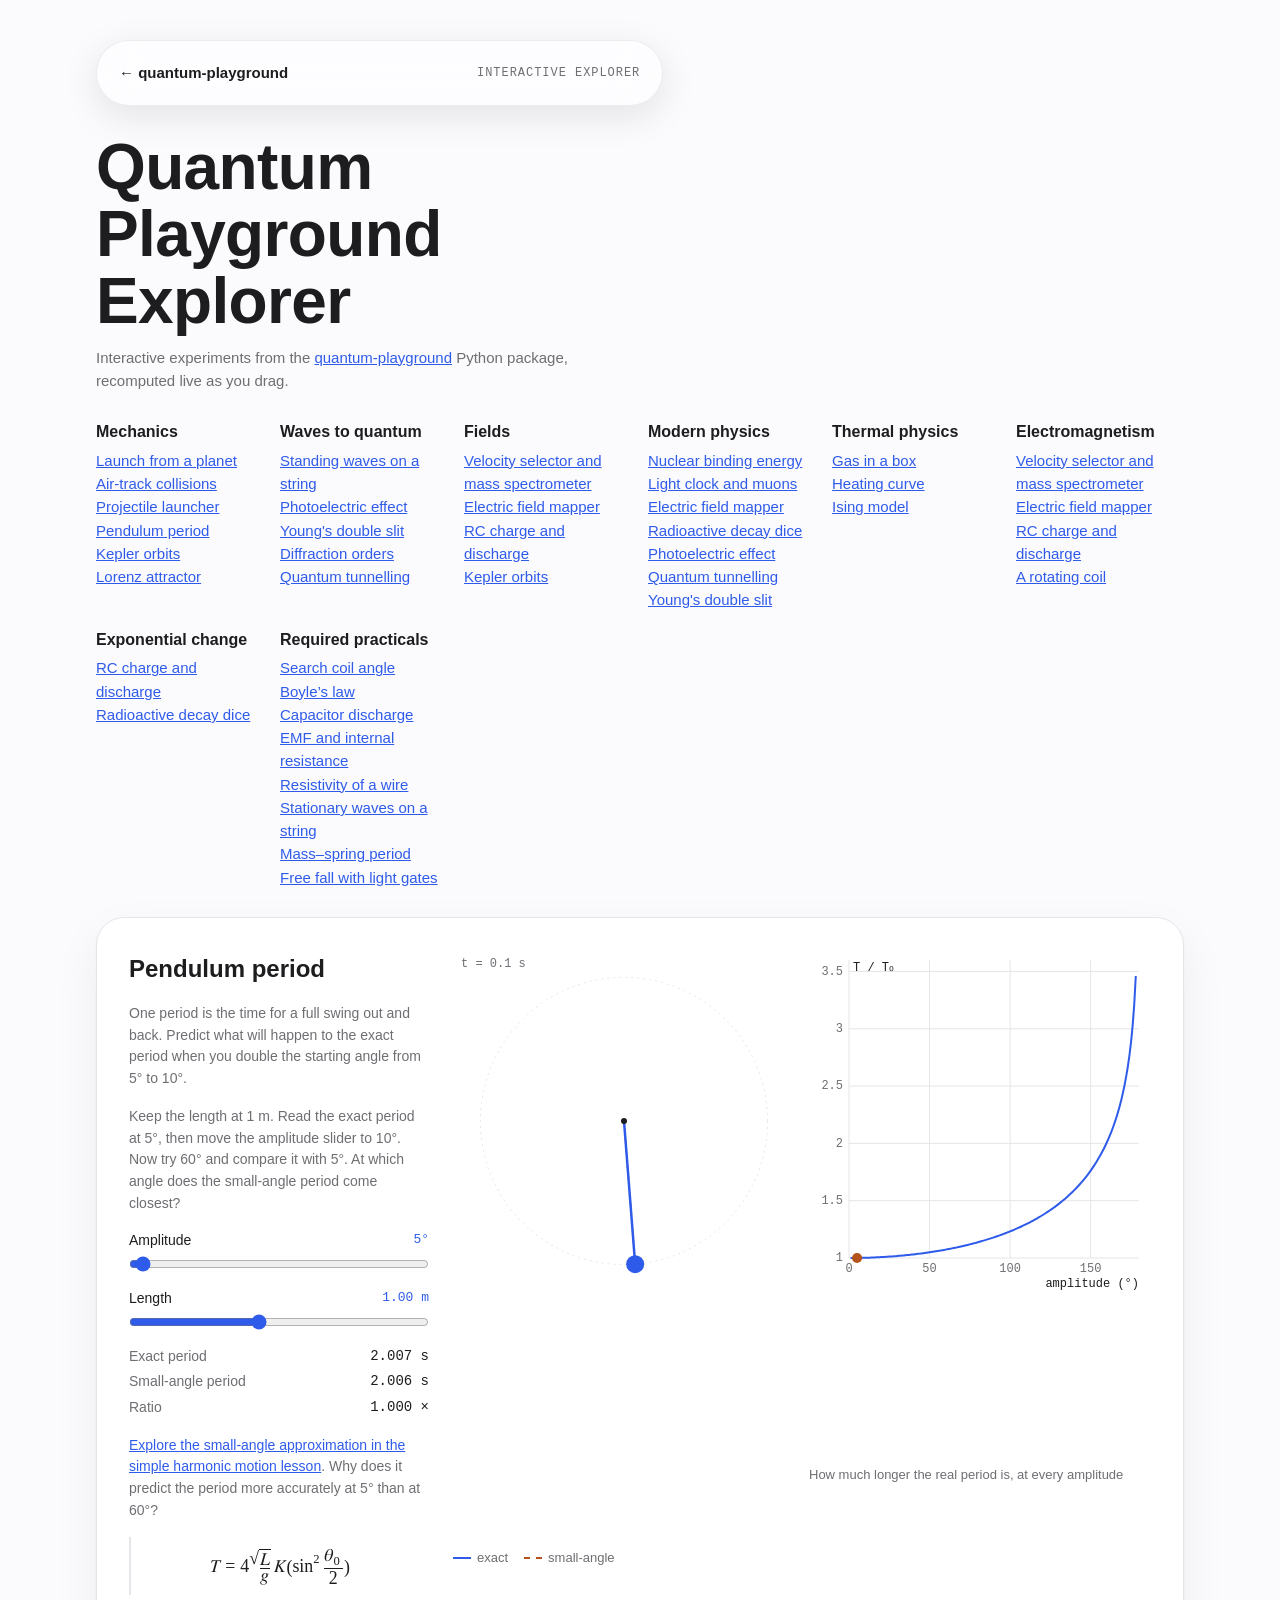
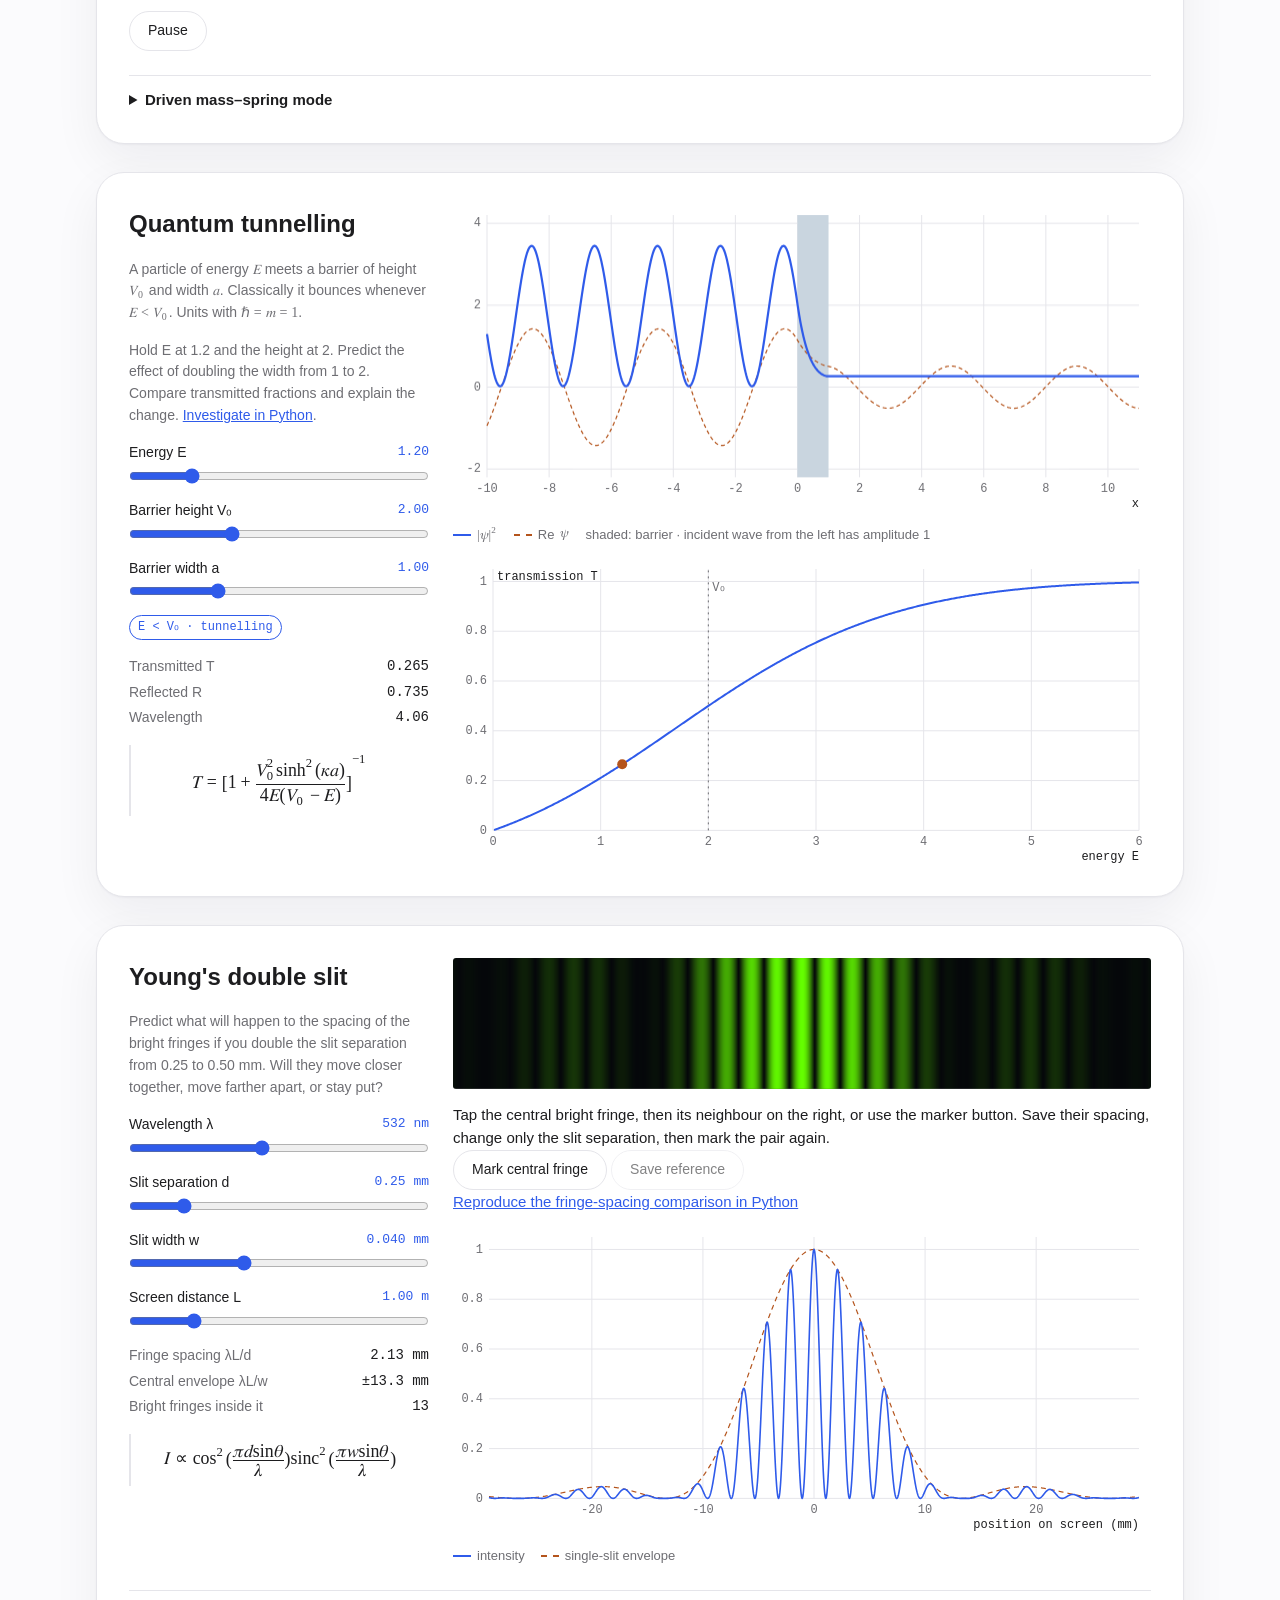
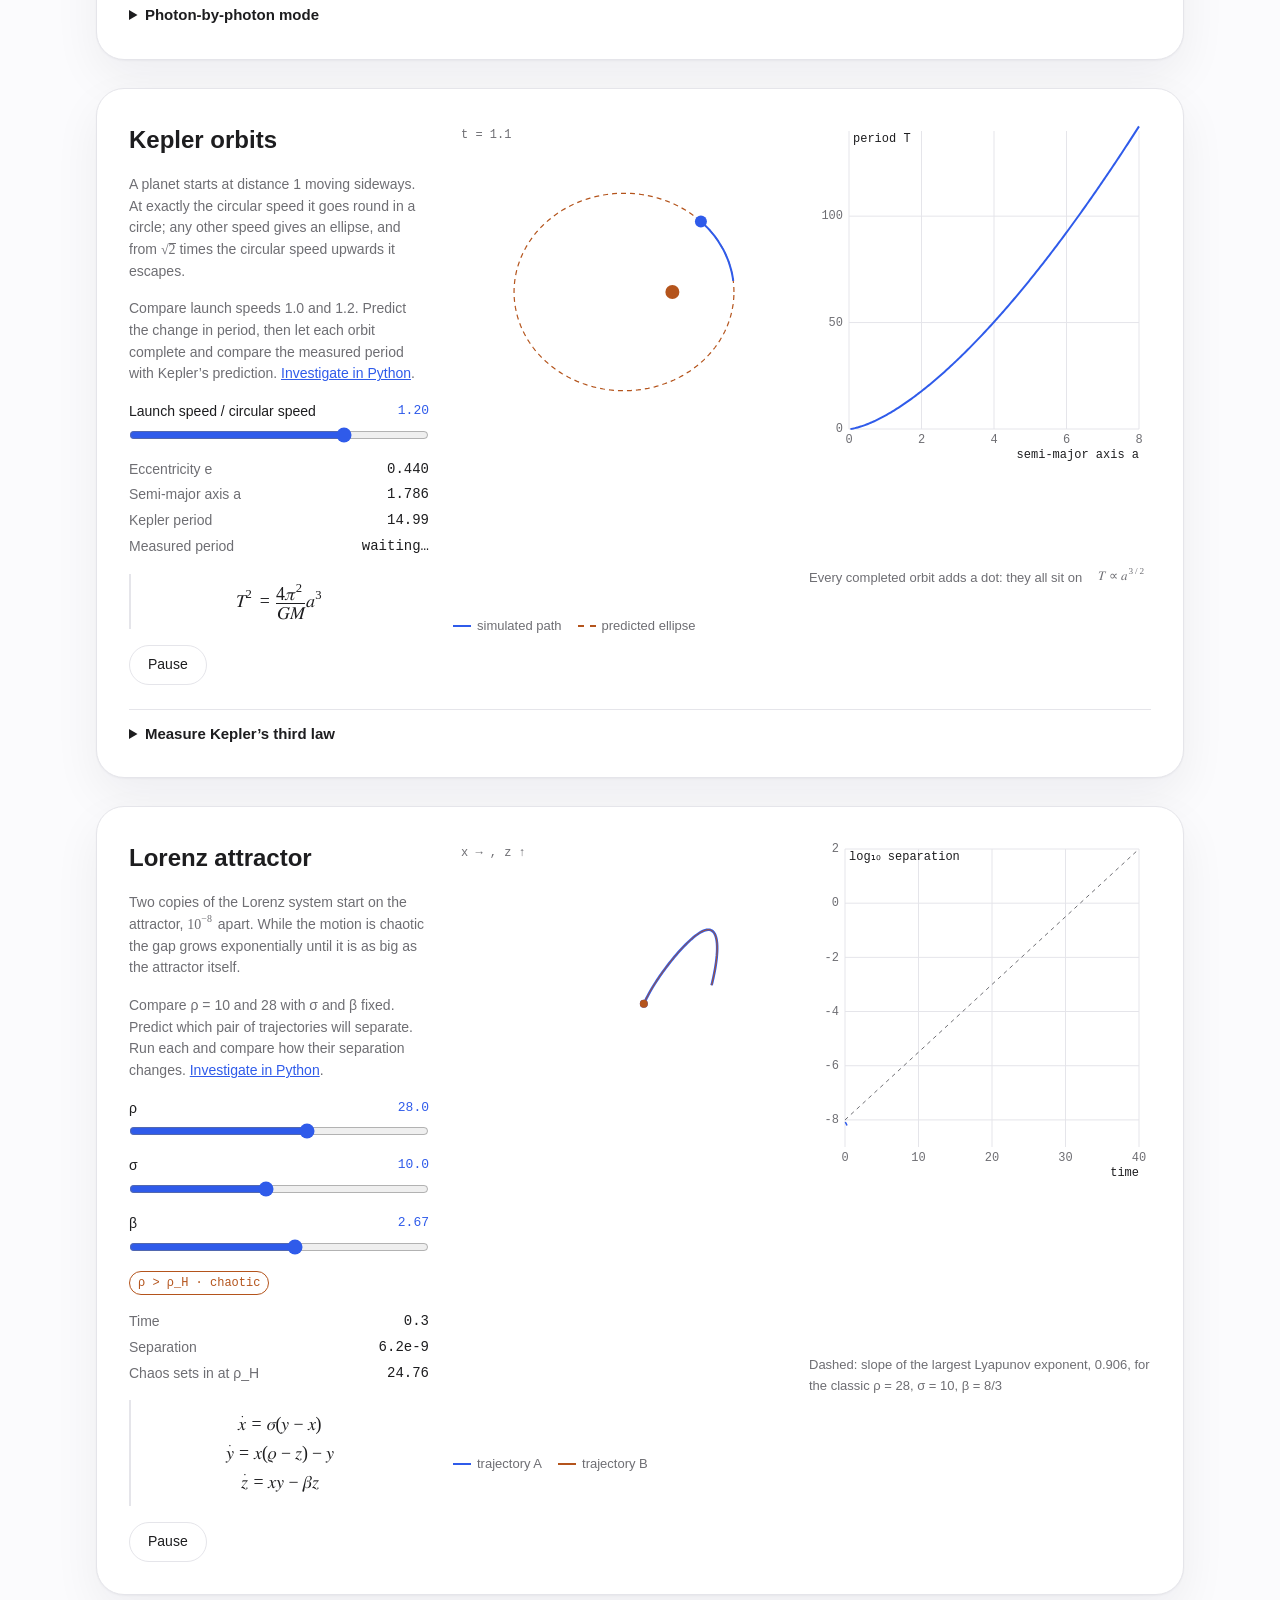
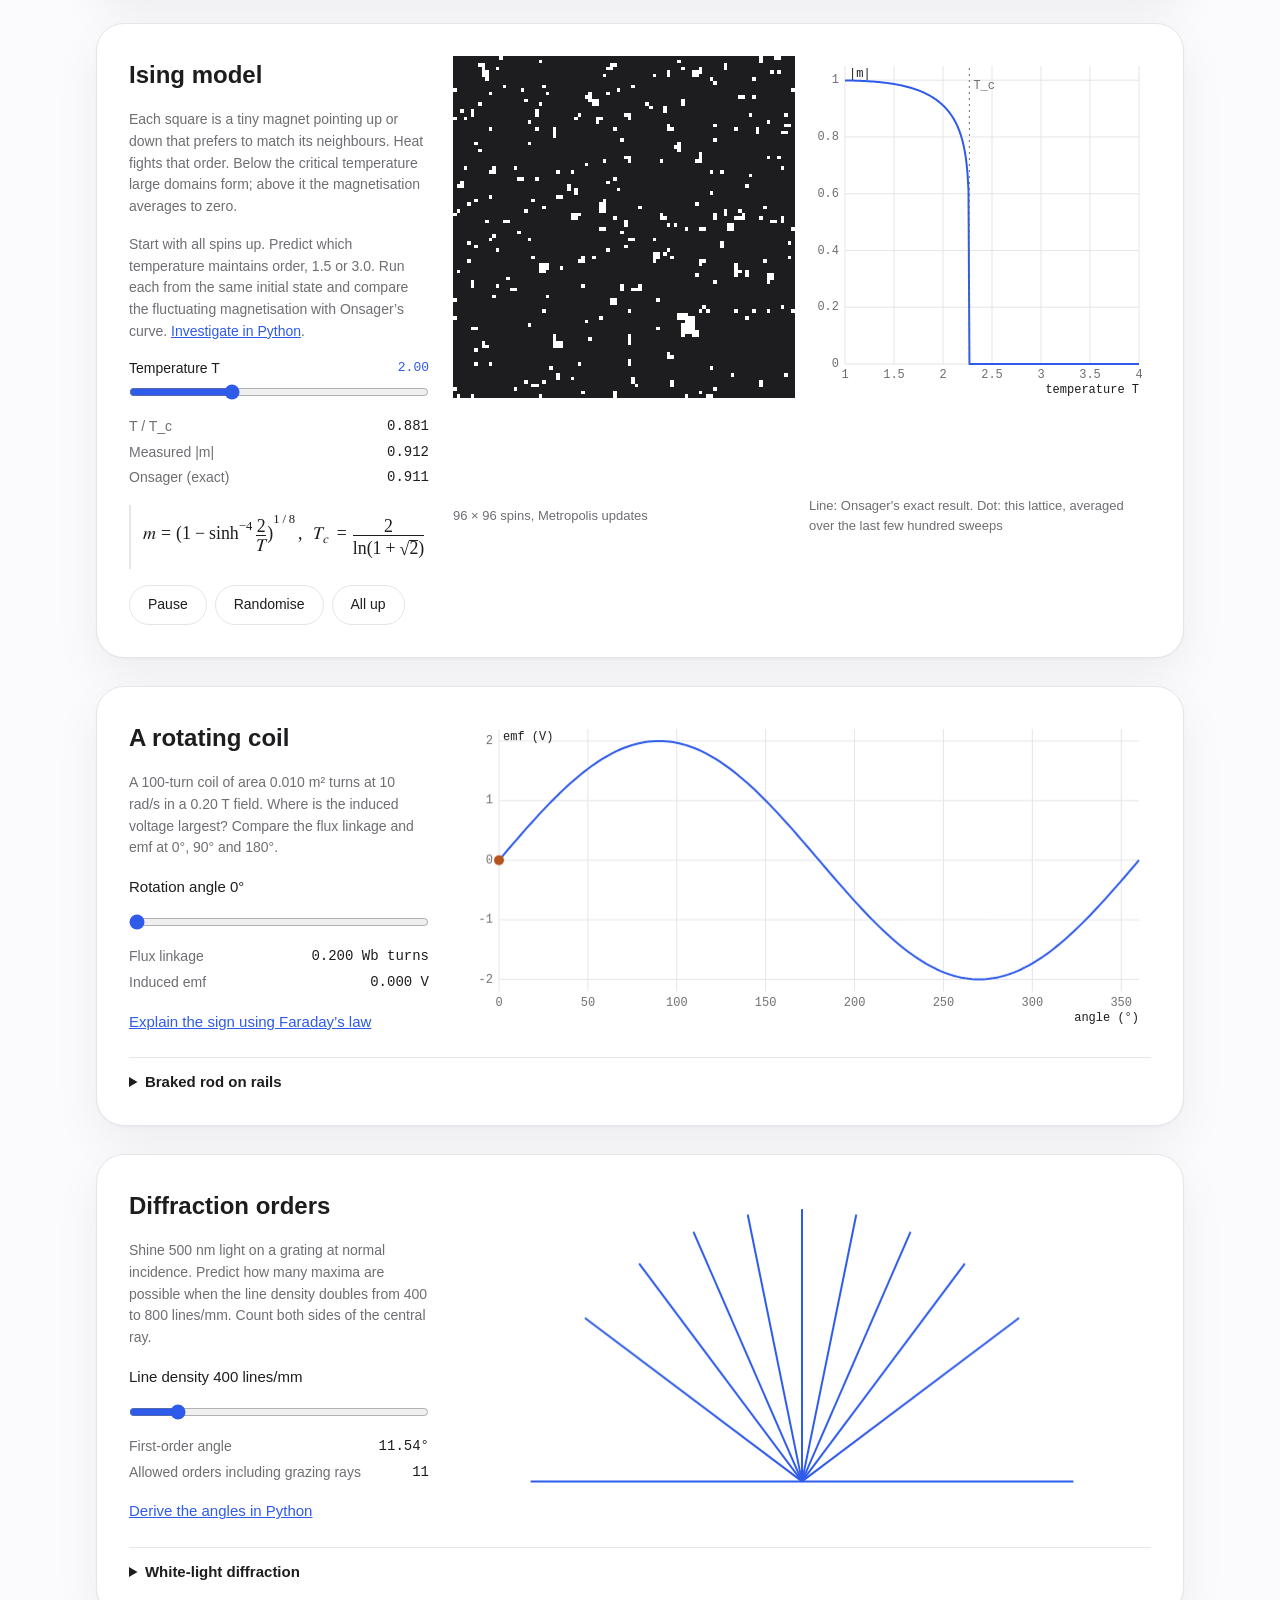
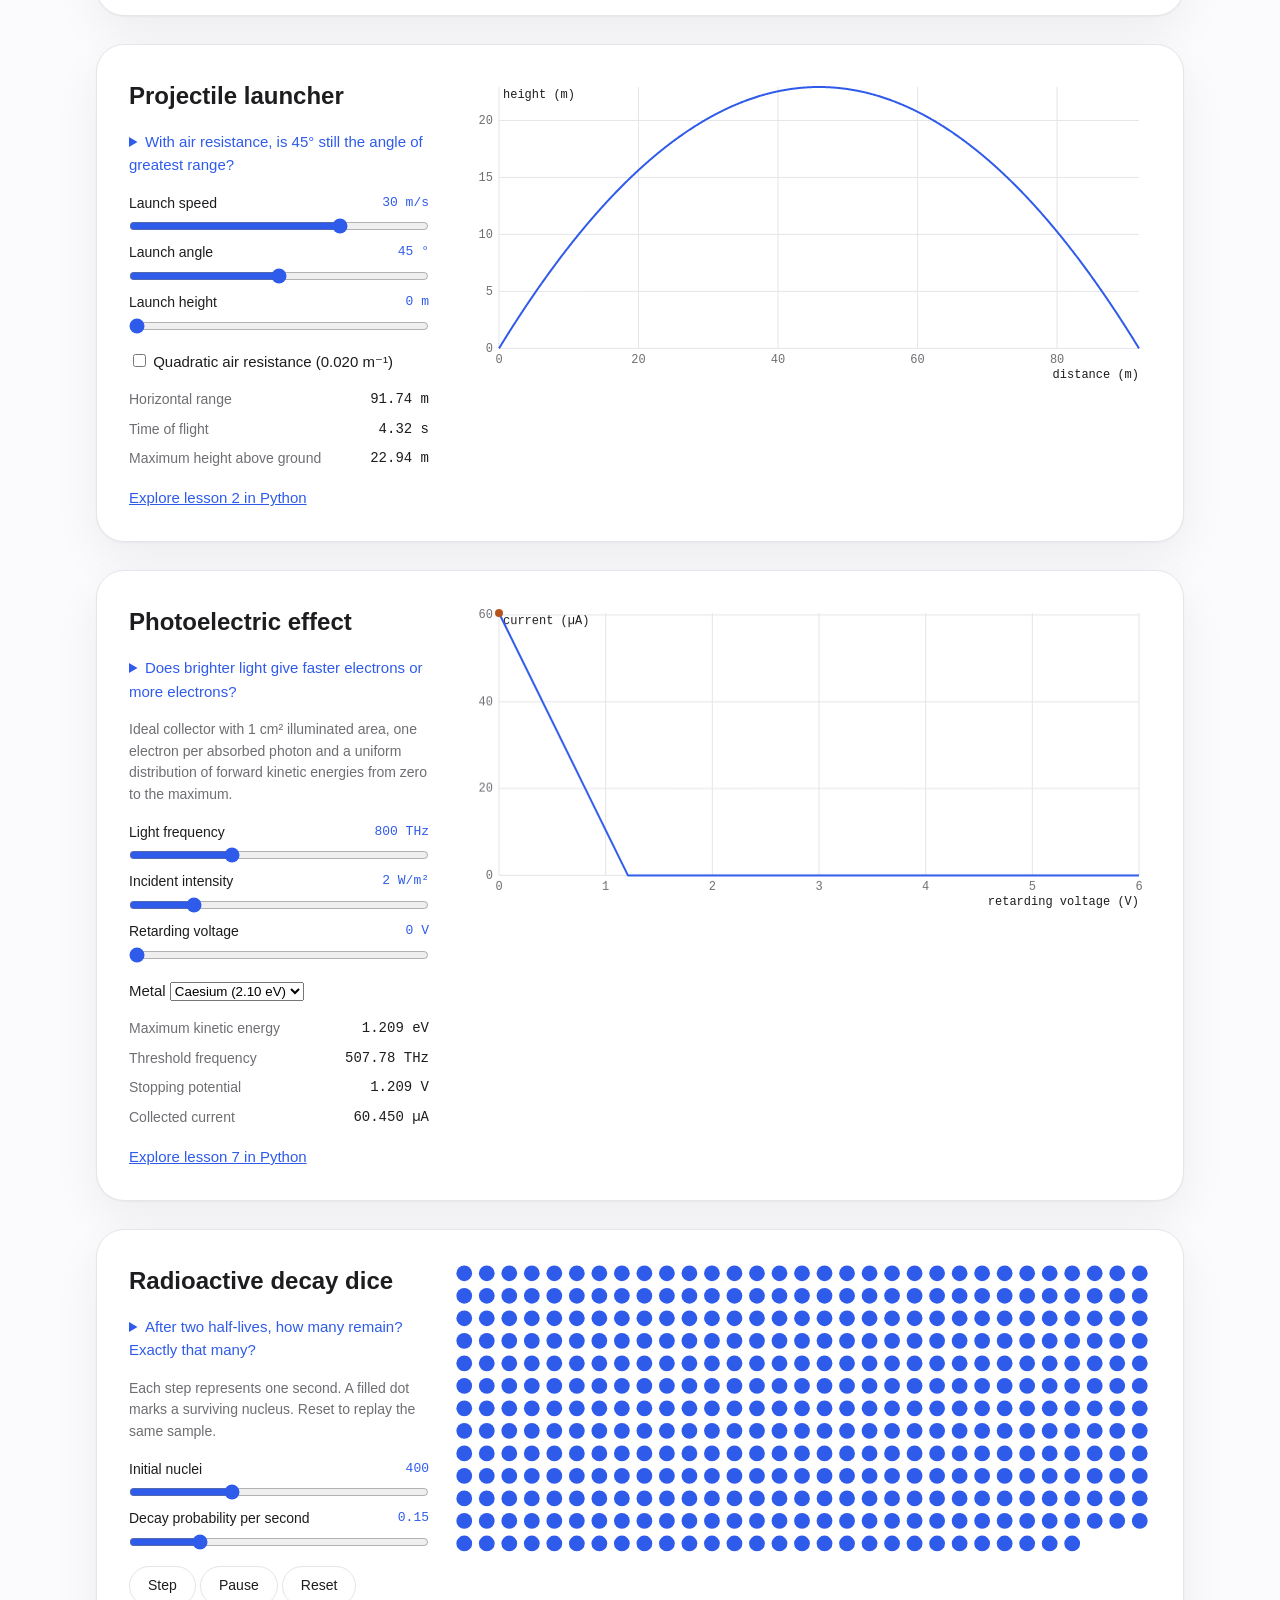
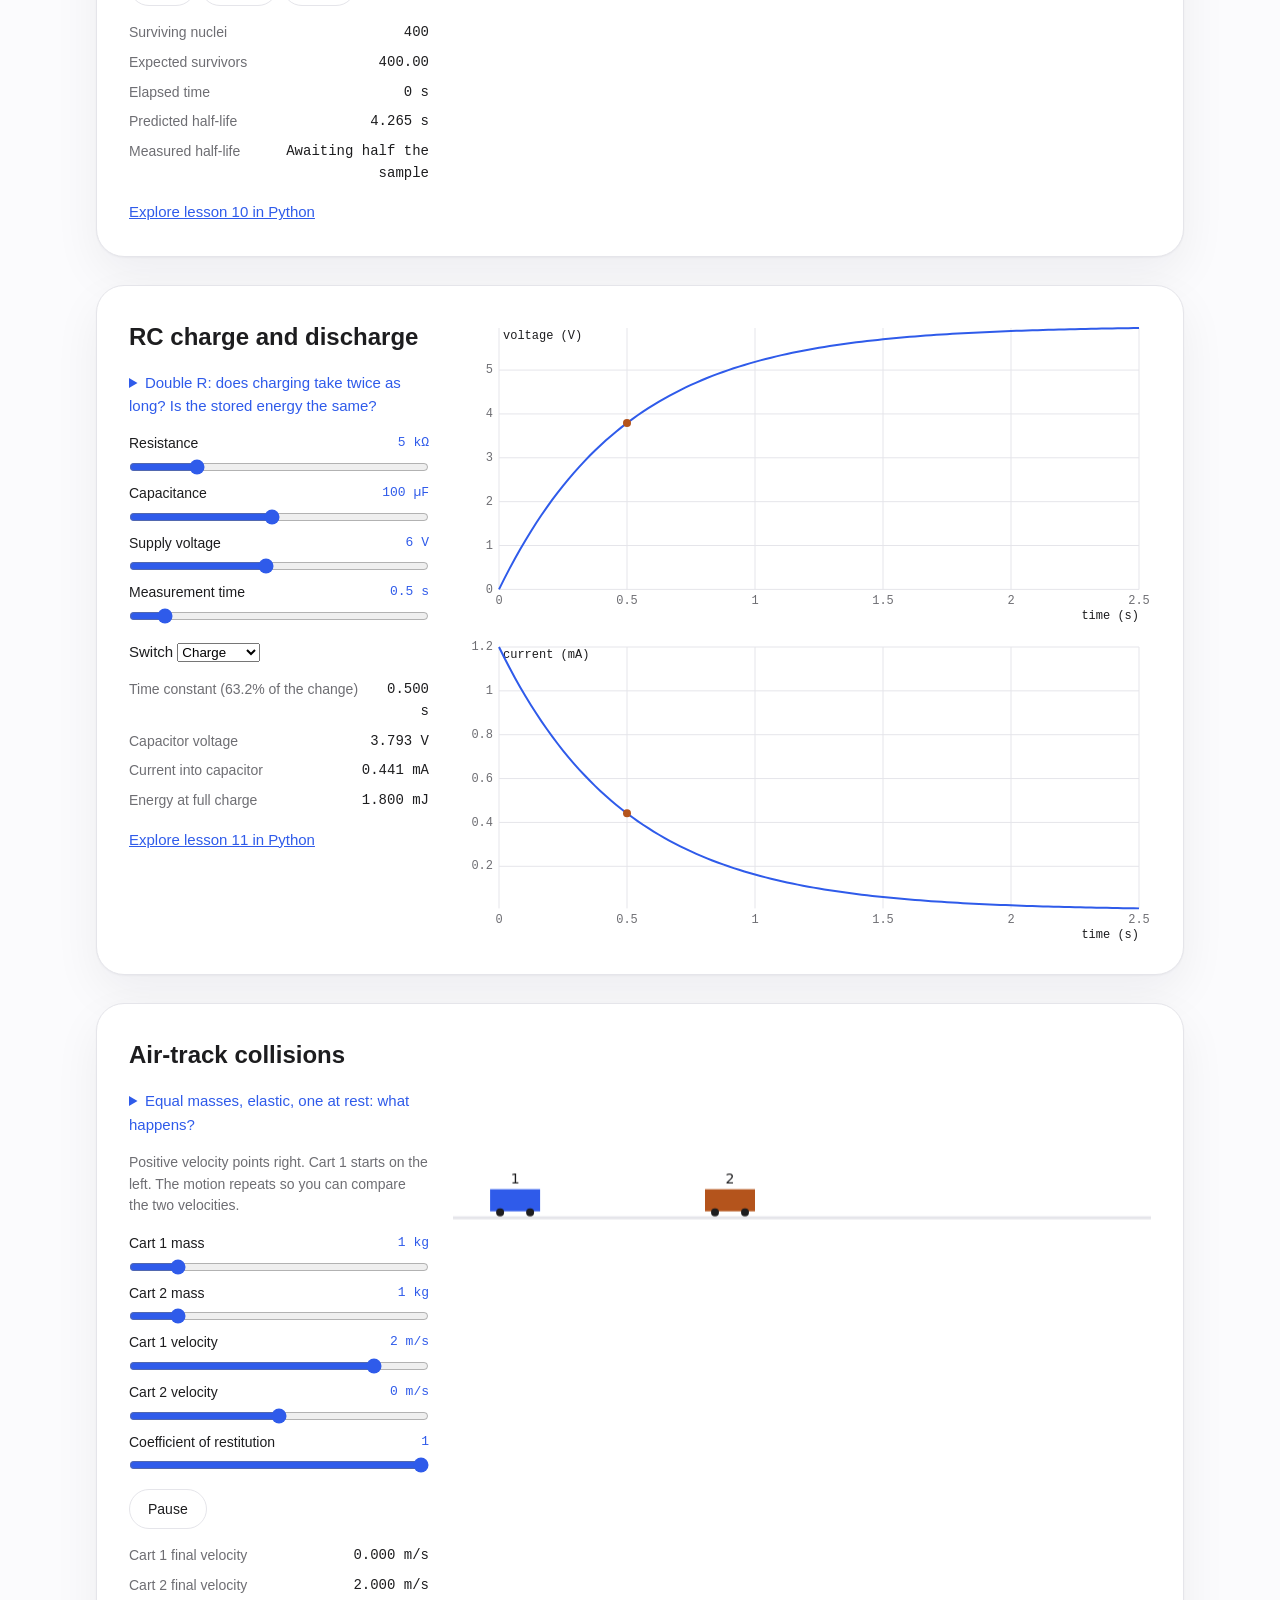
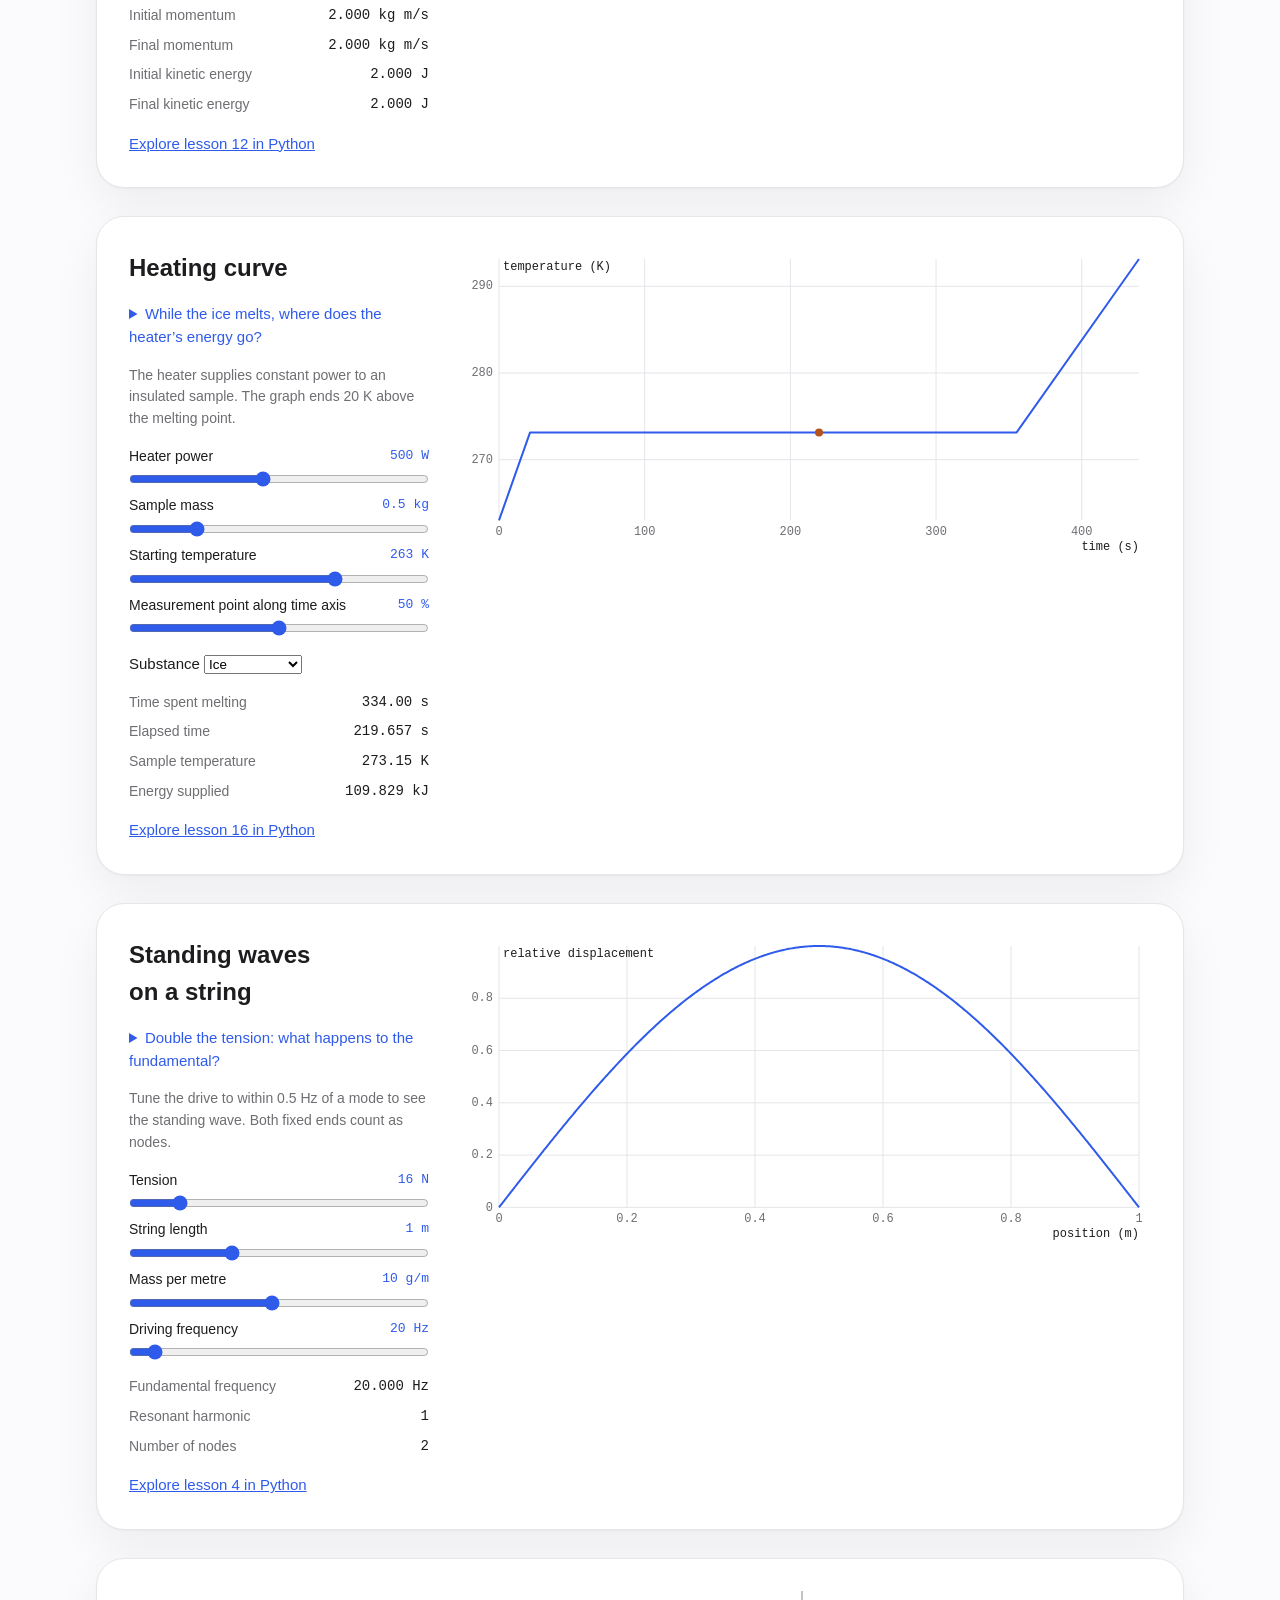
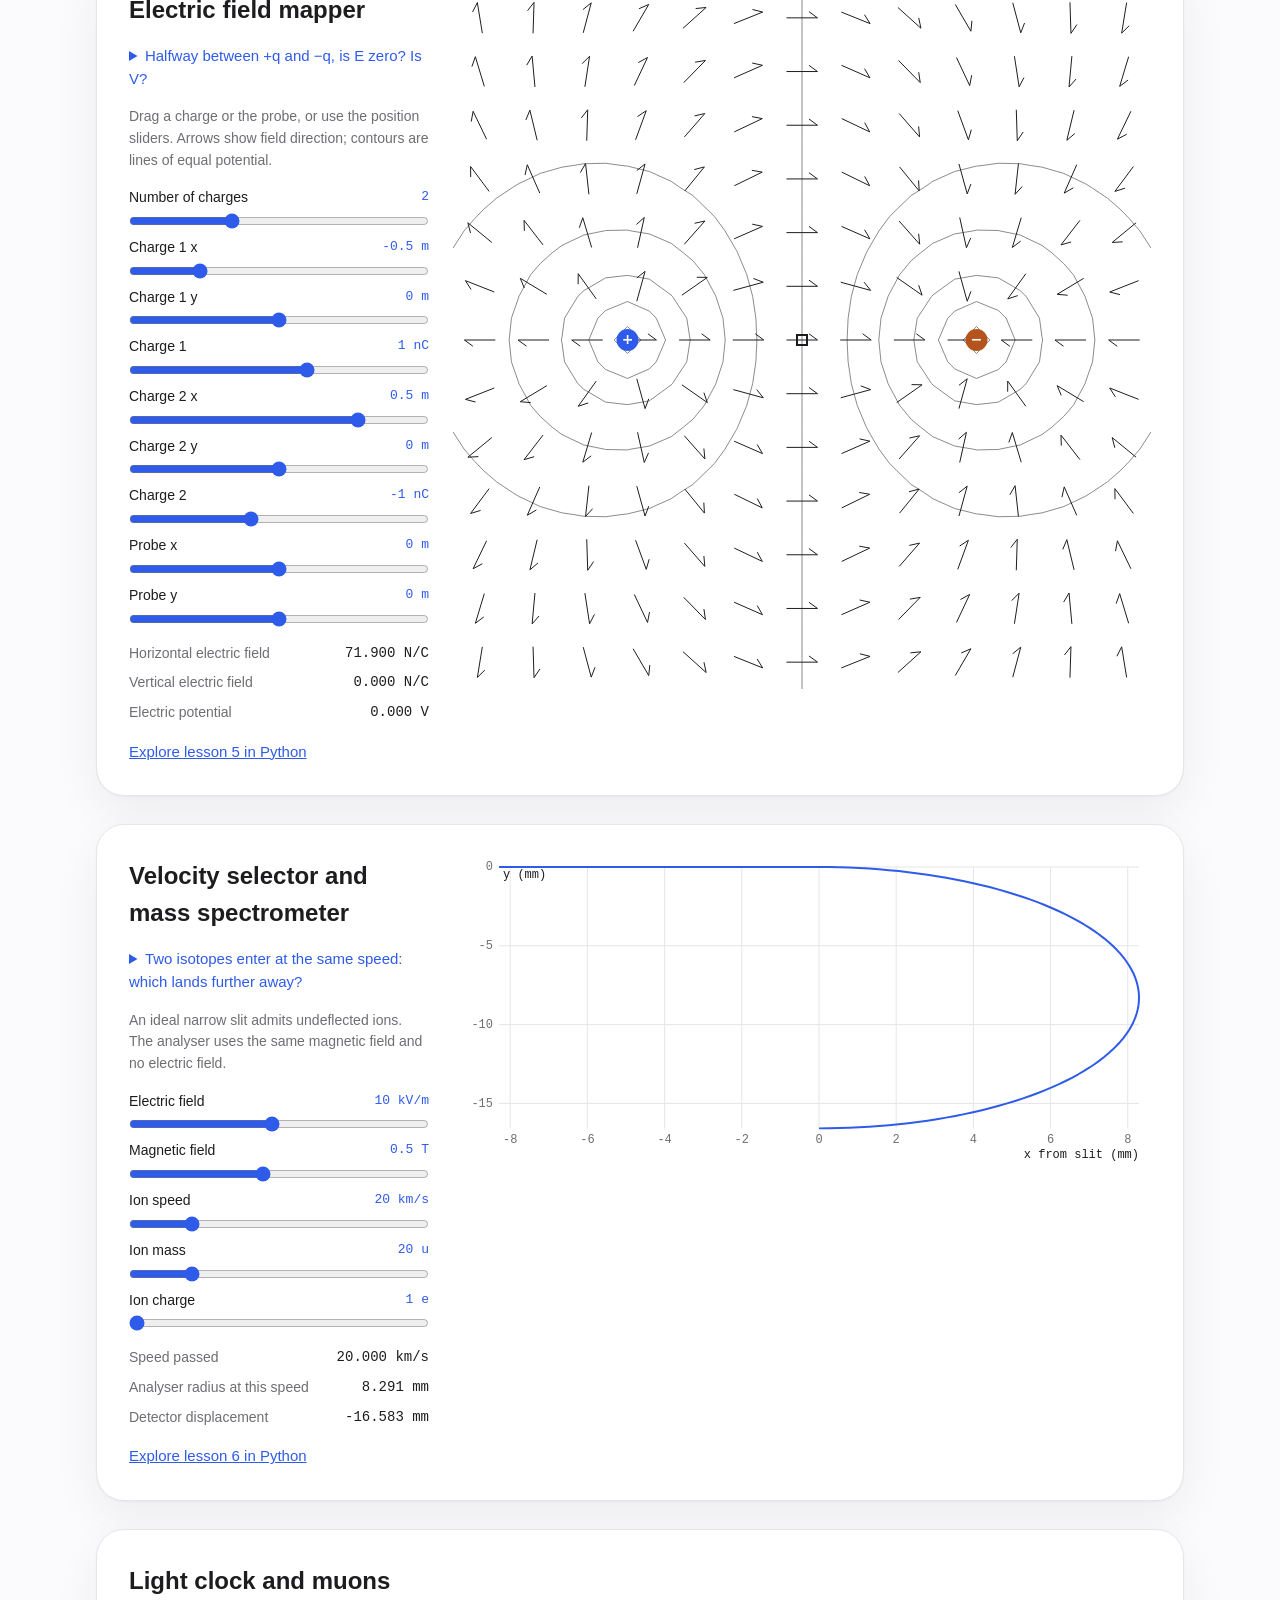
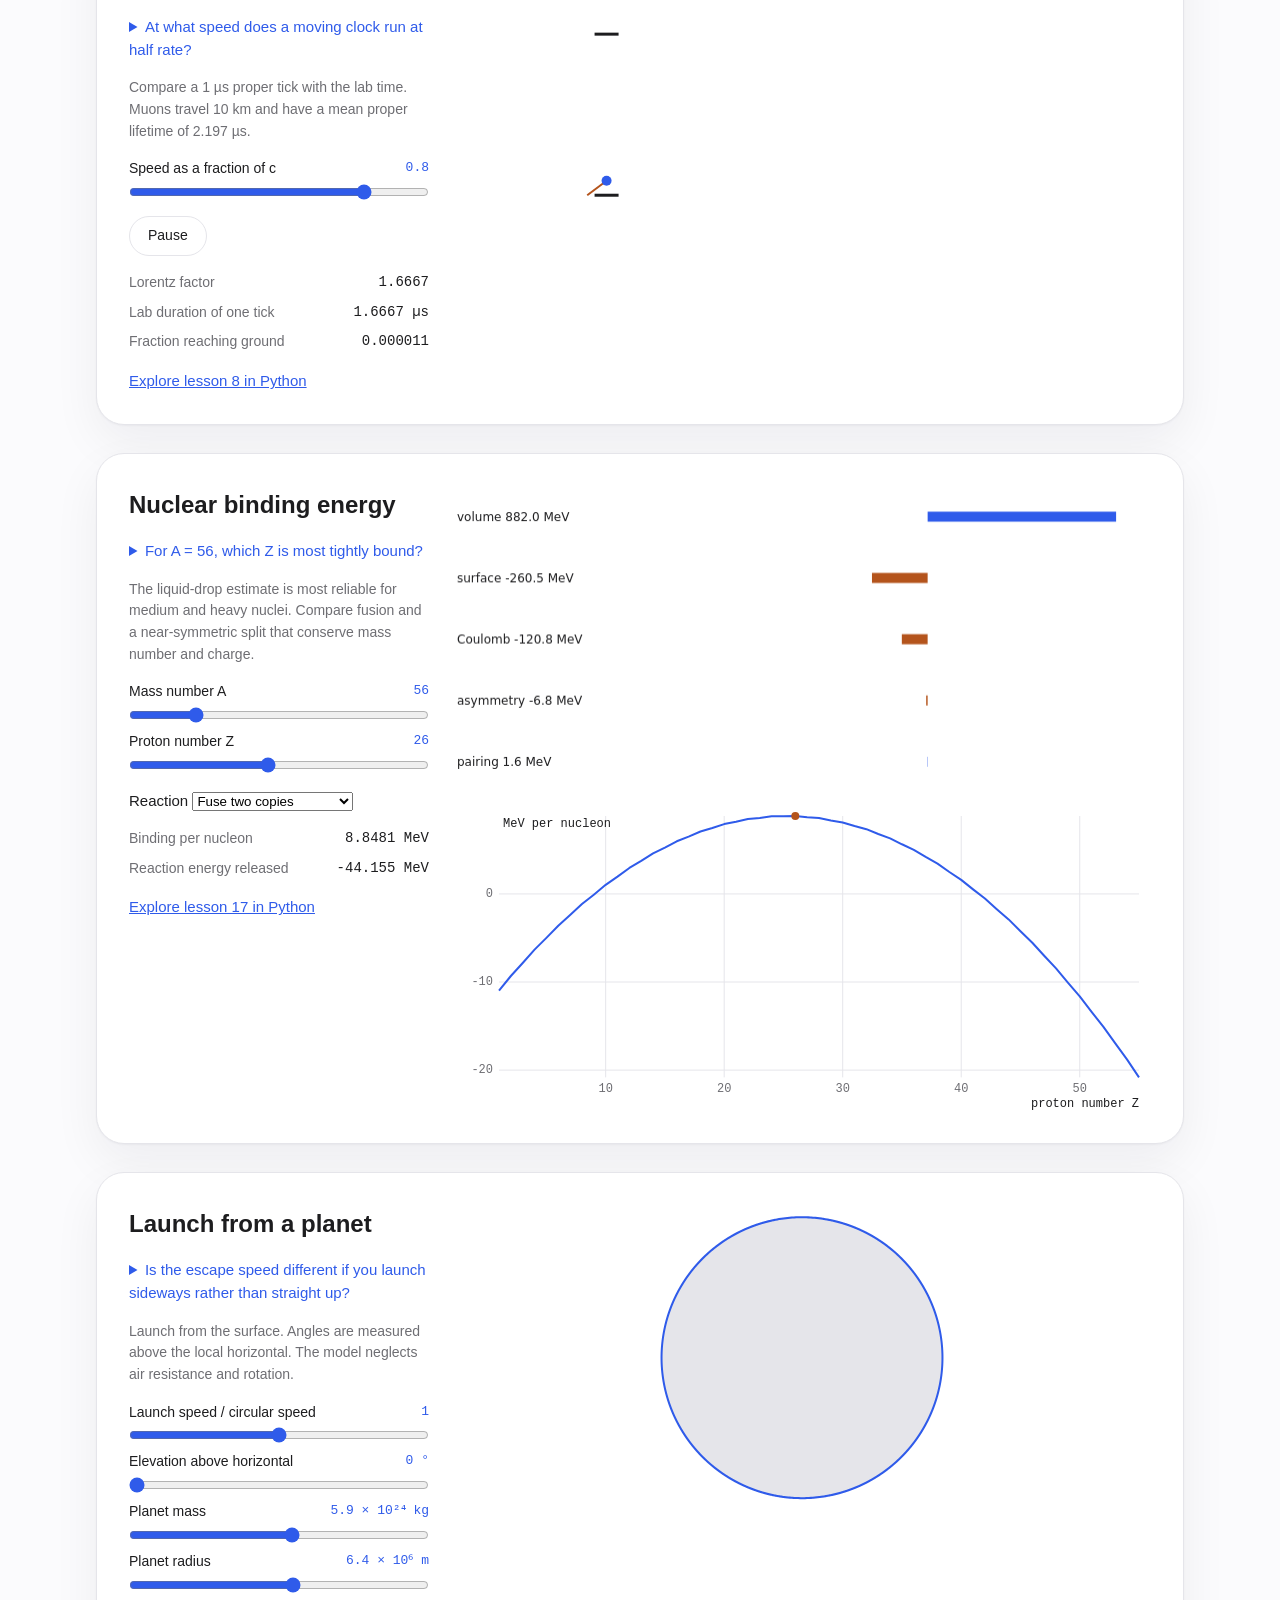
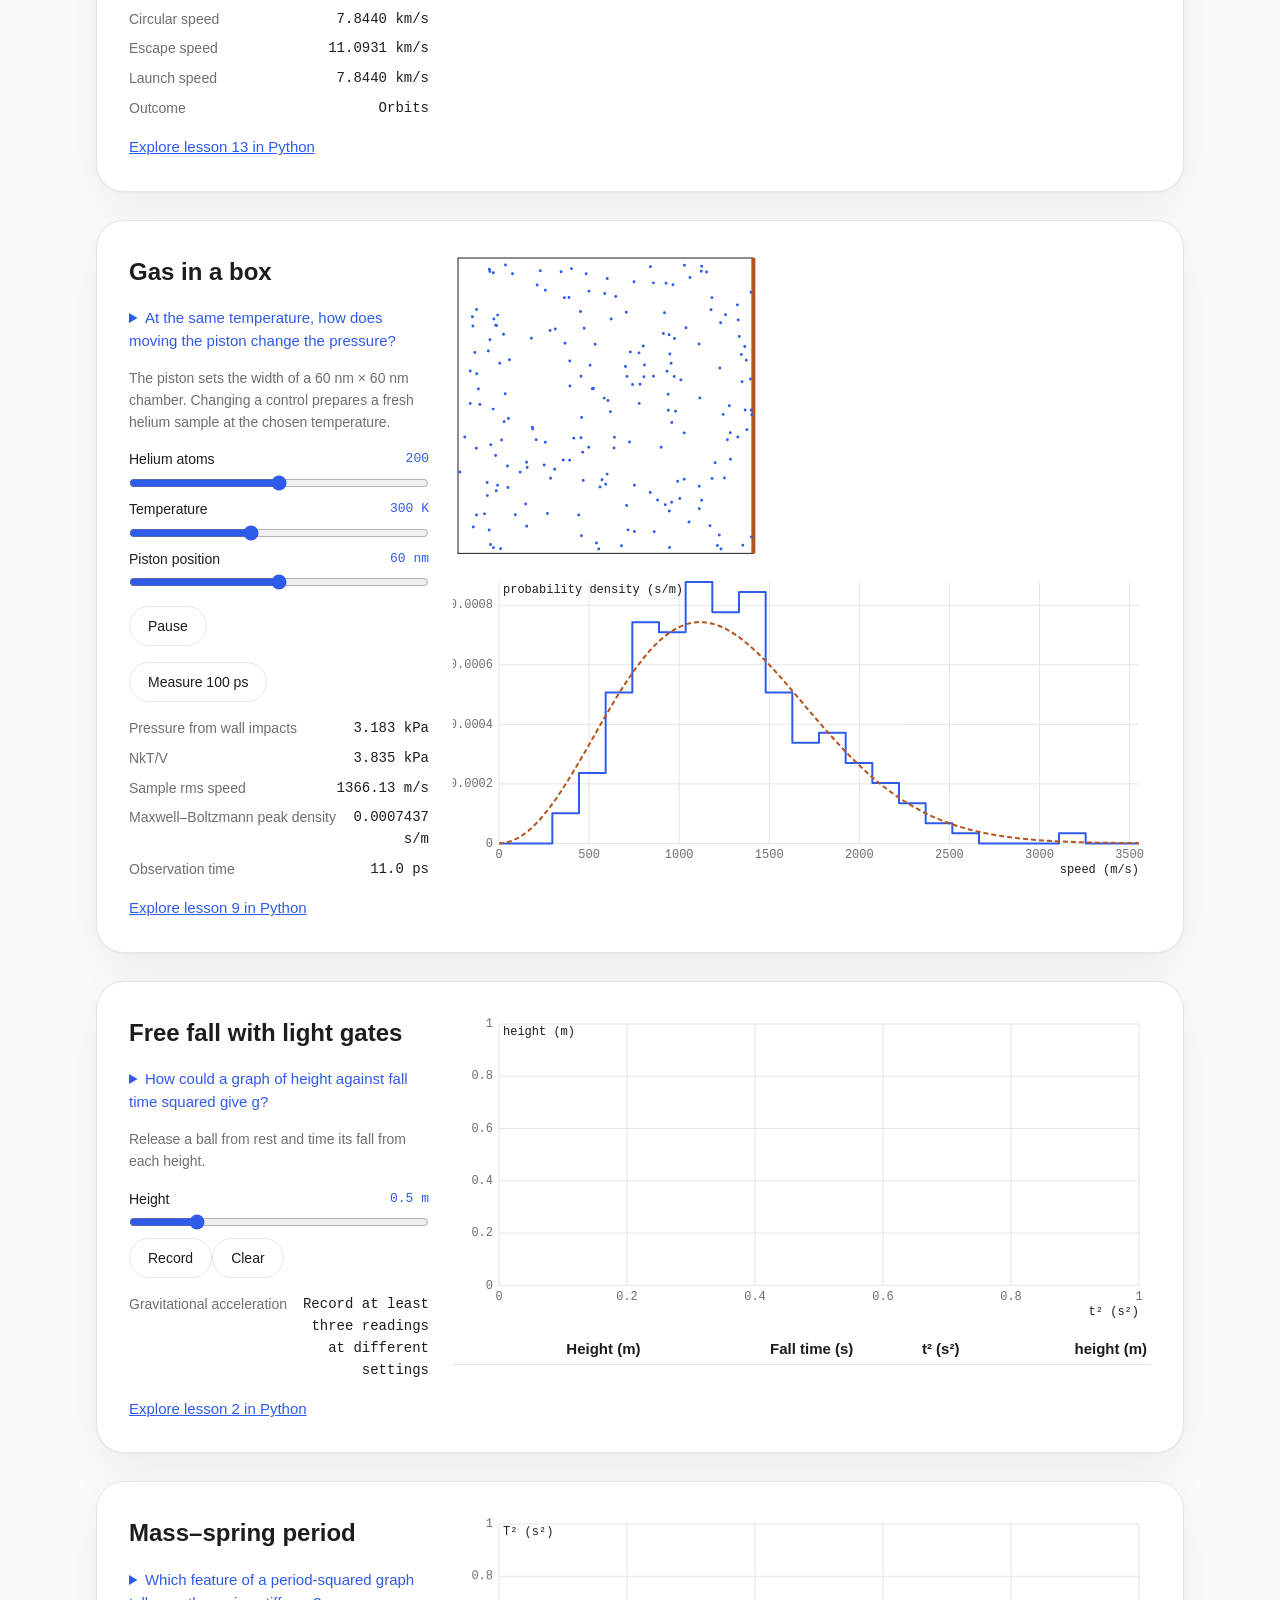
==== commit 35e8b59f: "Add eight seeded virtual physics practicals with fitted uncertainties" ====
--- a/site_src/explorer/index.html
+++ b/site_src/explorer/index.html
@@ -63,6 +63,16 @@
       <li><a href="#rc">RC charge and discharge</a></li>
       <li><a href="#decay">Radioactive decay dice</a></li>
     </ul></div>
+    <div><h2>Required practicals</h2><ul>
+      <li><a href="#rp-searchcoil">Search coil angle</a></li>
+      <li><a href="#rp-boyle">Boyle’s law</a></li>
+      <li><a href="#rp-capacitor">Capacitor discharge</a></li>
+      <li><a href="#rp-emf">EMF and internal resistance</a></li>
+      <li><a href="#rp-resistivity">Resistivity of a wire</a></li>
+      <li><a href="#rp-melde">Stationary waves on a string</a></li>
+      <li><a href="#rp-spring">Mass–spring period</a></li>
+      <li><a href="#rp-freefall">Free fall with light gates</a></li>
+    </ul></div>
   </nav>
 
   <!-- ===================== Pendulum ===================== -->
@@ -567,6 +577,118 @@
     <div class="plots experiment-figures">
       <canvas class="c-plot" id="gas-plot" role="img" aria-label="Projection of hard spheres and the piston"></canvas>
       <canvas class="c-plot" id="gas-plot2" role="img" aria-label="Sampled speed histogram and Maxwell–Boltzmann density"></canvas>
+    </div>
+  </section>
+
+  <section class="experiment" id="rp-freefall" aria-labelledby="rp-freefall-h">
+    <div class="side">
+      <h2 id="rp-freefall-h">Free fall with light gates</h2>
+      <div class="prediction"></div>
+      <p>Release a ball from rest and time its fall from each height.</p>
+      <div class="controls"></div>
+      <div class="results"></div>
+      <a href="../lessons/02_projectile_motion.html">Explore lesson 2 in Python</a>
+    </div>
+    <div class="plots experiment-figures">
+      <canvas class="c-plot" id="rp-freefall-plot" role="img" aria-label="Recorded points and their fitted line"></canvas>
+    </div>
+  </section>
+
+  <section class="experiment" id="rp-spring" aria-labelledby="rp-spring-h">
+    <div class="side">
+      <h2 id="rp-spring-h">Mass–spring period</h2>
+      <div class="prediction"></div>
+      <p>Time one cycle for several hanging masses.</p>
+      <div class="controls"></div>
+      <div class="results"></div>
+      <a href="../lessons/01_simple_harmonic_motion.html">Explore lesson 1 in Python</a>
+    </div>
+    <div class="plots experiment-figures">
+      <canvas class="c-plot" id="rp-spring-plot" role="img" aria-label="Recorded points and their fitted line"></canvas>
+    </div>
+  </section>
+
+  <section class="experiment" id="rp-melde" aria-labelledby="rp-melde-h">
+    <div class="side">
+      <h2 id="rp-melde-h">Stationary waves on a string</h2>
+      <div class="prediction"></div>
+      <p>A 0.80 m string is driven at its fundamental resonance.</p>
+      <div class="controls"></div>
+      <div class="results"></div>
+      <a href="../lessons/04_stationary_waves.html">Explore lesson 4 in Python</a>
+    </div>
+    <div class="plots experiment-figures">
+      <canvas class="c-plot" id="rp-melde-plot" role="img" aria-label="Recorded points and their fitted line"></canvas>
+    </div>
+  </section>
+
+  <section class="experiment" id="rp-resistivity" aria-labelledby="rp-resistivity-h">
+    <div class="side">
+      <h2 id="rp-resistivity-h">Resistivity of a wire</h2>
+      <div class="prediction"></div>
+      <p>Measure resistance along a wire of cross-sectional area 0.50 mm², including the leads.</p>
+      <div class="controls"></div>
+      <div class="results"></div>
+      <a href="../lessons/11_capacitors.html">Explore lesson 11 in Python</a>
+    </div>
+    <div class="plots experiment-figures">
+      <canvas class="c-plot" id="rp-resistivity-plot" role="img" aria-label="Recorded points and their fitted line"></canvas>
+    </div>
+  </section>
+
+  <section class="experiment" id="rp-emf" aria-labelledby="rp-emf-h">
+    <div class="side">
+      <h2 id="rp-emf-h">EMF and internal resistance</h2>
+      <div class="prediction"></div>
+      <p>Vary the load current and measure the terminal voltage.</p>
+      <div class="controls"></div>
+      <div class="results"></div>
+      <a href="../lessons/11_capacitors.html">Explore lesson 11 in Python</a>
+    </div>
+    <div class="plots experiment-figures">
+      <canvas class="c-plot" id="rp-emf-plot" role="img" aria-label="Recorded points and their fitted line"></canvas>
+    </div>
+  </section>
+
+  <section class="experiment" id="rp-capacitor" aria-labelledby="rp-capacitor-h">
+    <div class="side">
+      <h2 id="rp-capacitor-h">Capacitor discharge</h2>
+      <div class="prediction"></div>
+      <p>A 5.0 V capacitor discharges through a 10 kΩ resistor.</p>
+      <div class="controls"></div>
+      <div class="results"></div>
+      <a href="../lessons/11_capacitors.html">Explore lesson 11 in Python</a>
+    </div>
+    <div class="plots experiment-figures">
+      <canvas class="c-plot" id="rp-capacitor-plot" role="img" aria-label="Recorded points and their fitted line"></canvas>
+    </div>
+  </section>
+
+  <section class="experiment" id="rp-boyle" aria-labelledby="rp-boyle-h">
+    <div class="side">
+      <h2 id="rp-boyle-h">Boyle’s law</h2>
+      <div class="prediction"></div>
+      <p>Compress a sealed gas at constant temperature and measure its absolute pressure.</p>
+      <div class="controls"></div>
+      <div class="results"></div>
+      <a href="../lessons/09_ideal_gases_and_kinetic_theory.html">Explore lesson 9 in Python</a>
+    </div>
+    <div class="plots experiment-figures">
+      <canvas class="c-plot" id="rp-boyle-plot" role="img" aria-label="Recorded points and their fitted line"></canvas>
+    </div>
+  </section>
+
+  <section class="experiment" id="rp-searchcoil" aria-labelledby="rp-searchcoil-h">
+    <div class="side">
+      <h2 id="rp-searchcoil-h">Search coil angle</h2>
+      <div class="prediction"></div>
+      <p>The field oscillates at 50 Hz. Measure the signed emf amplitude relative to the reference signal; θ is the angle between the field and the coil normal.</p>
+      <div class="controls"></div>
+      <div class="results"></div>
+      <a href="../lessons/14_electromagnetic_induction.html">Explore lesson 14 in Python</a>
+    </div>
+    <div class="plots experiment-figures">
+      <canvas class="c-plot" id="rp-searchcoil-plot" role="img" aria-label="Recorded points and their fitted line"></canvas>
     </div>
   </section>
 
@@ -598,5 +720,13 @@
 <script type="module" src="./exp-binding.js"></script>
 <script type="module" src="./exp-launch.js"></script>
 <script type="module" src="./exp-gas.js"></script>
+<script type="module" src="./exp-rp-freefall.js"></script>
+<script type="module" src="./exp-rp-spring.js"></script>
+<script type="module" src="./exp-rp-melde.js"></script>
+<script type="module" src="./exp-rp-resistivity.js"></script>
+<script type="module" src="./exp-rp-emf.js"></script>
+<script type="module" src="./exp-rp-capacitor.js"></script>
+<script type="module" src="./exp-rp-boyle.js"></script>
+<script type="module" src="./exp-rp-searchcoil.js"></script>
 </body>
 </html>
--- a/site_src/explorer/style.css
+++ b/site_src/explorer/style.css
@@ -144,3 +144,5 @@
 
 /* A live readout or canvas resize only needs layout within its own experiment. */
 .experiment { contain: layout; }
+.experiment-figures table { width: 100%; border-collapse: collapse; font-variant-numeric: tabular-nums; }
+.experiment-figures th, .experiment-figures td { padding: 4px; border-bottom: 1px solid var(--grid); text-align: right; overflow-wrap: anywhere; }
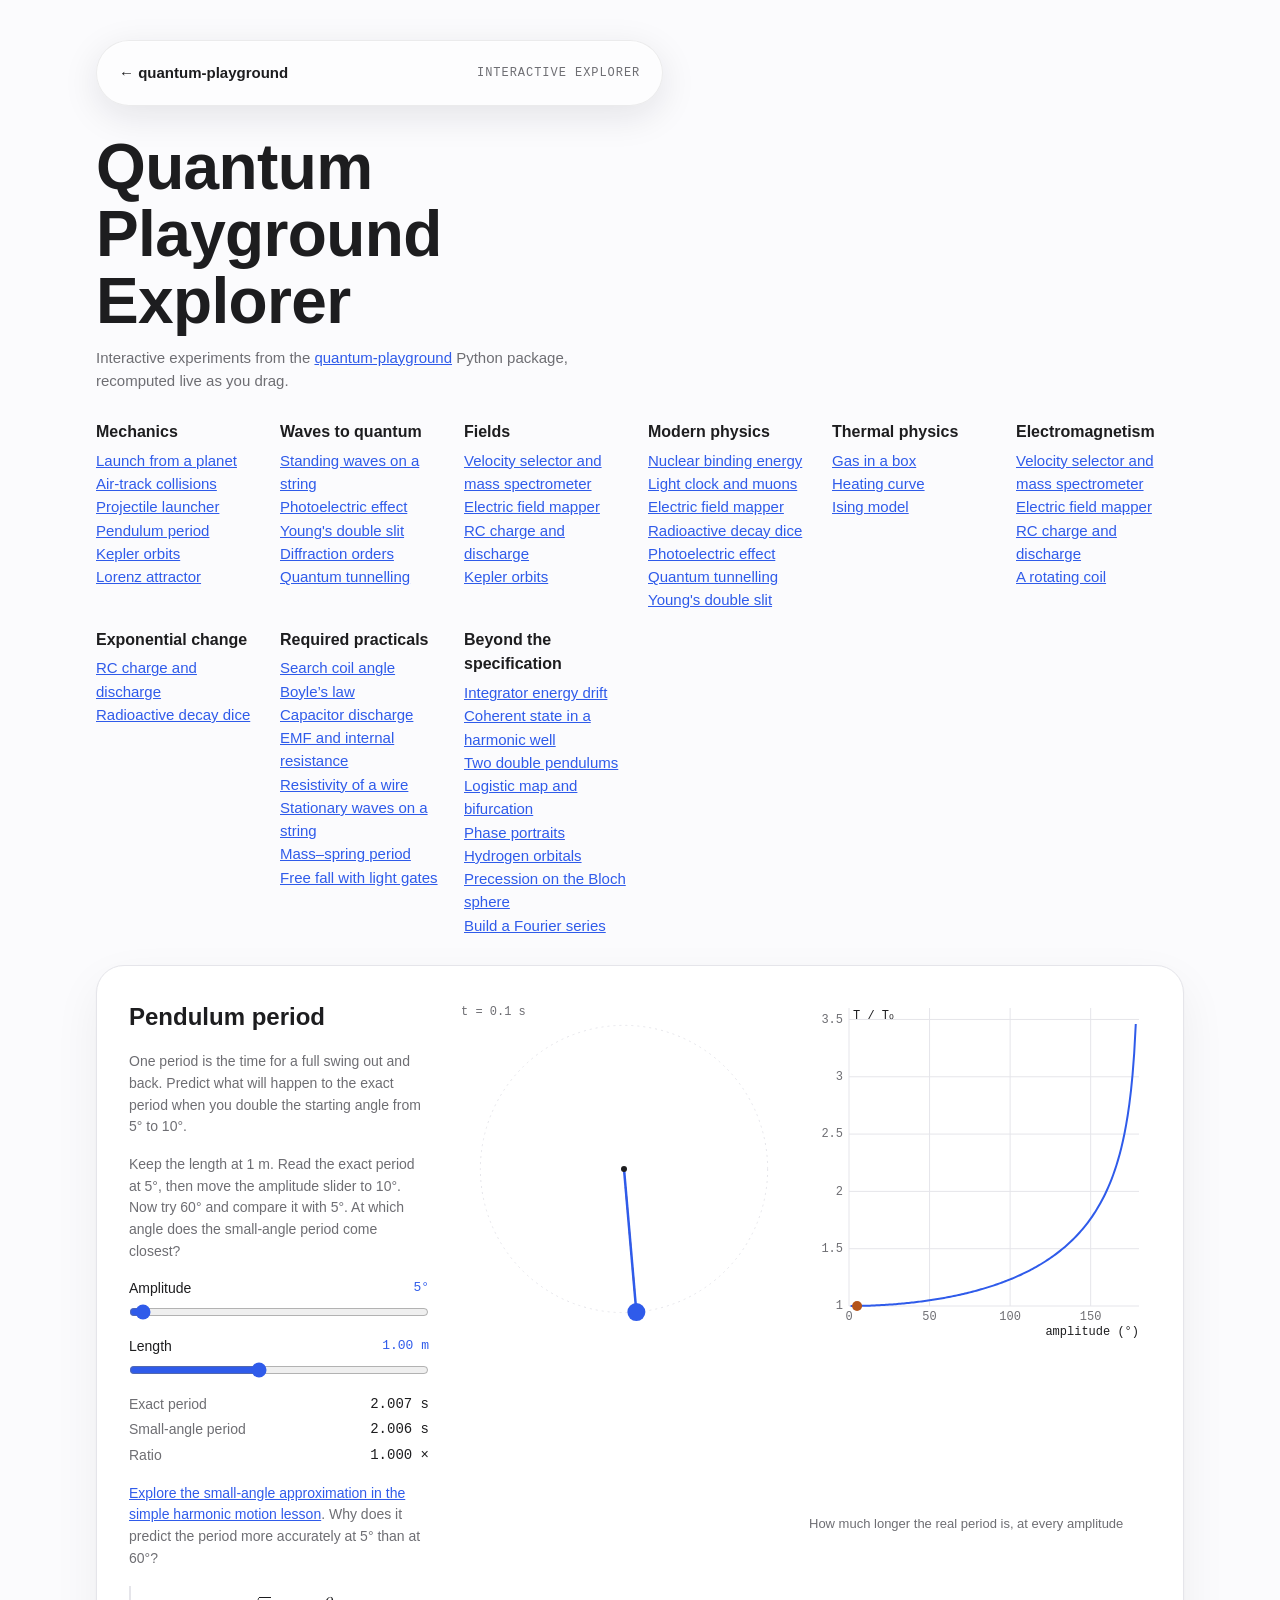
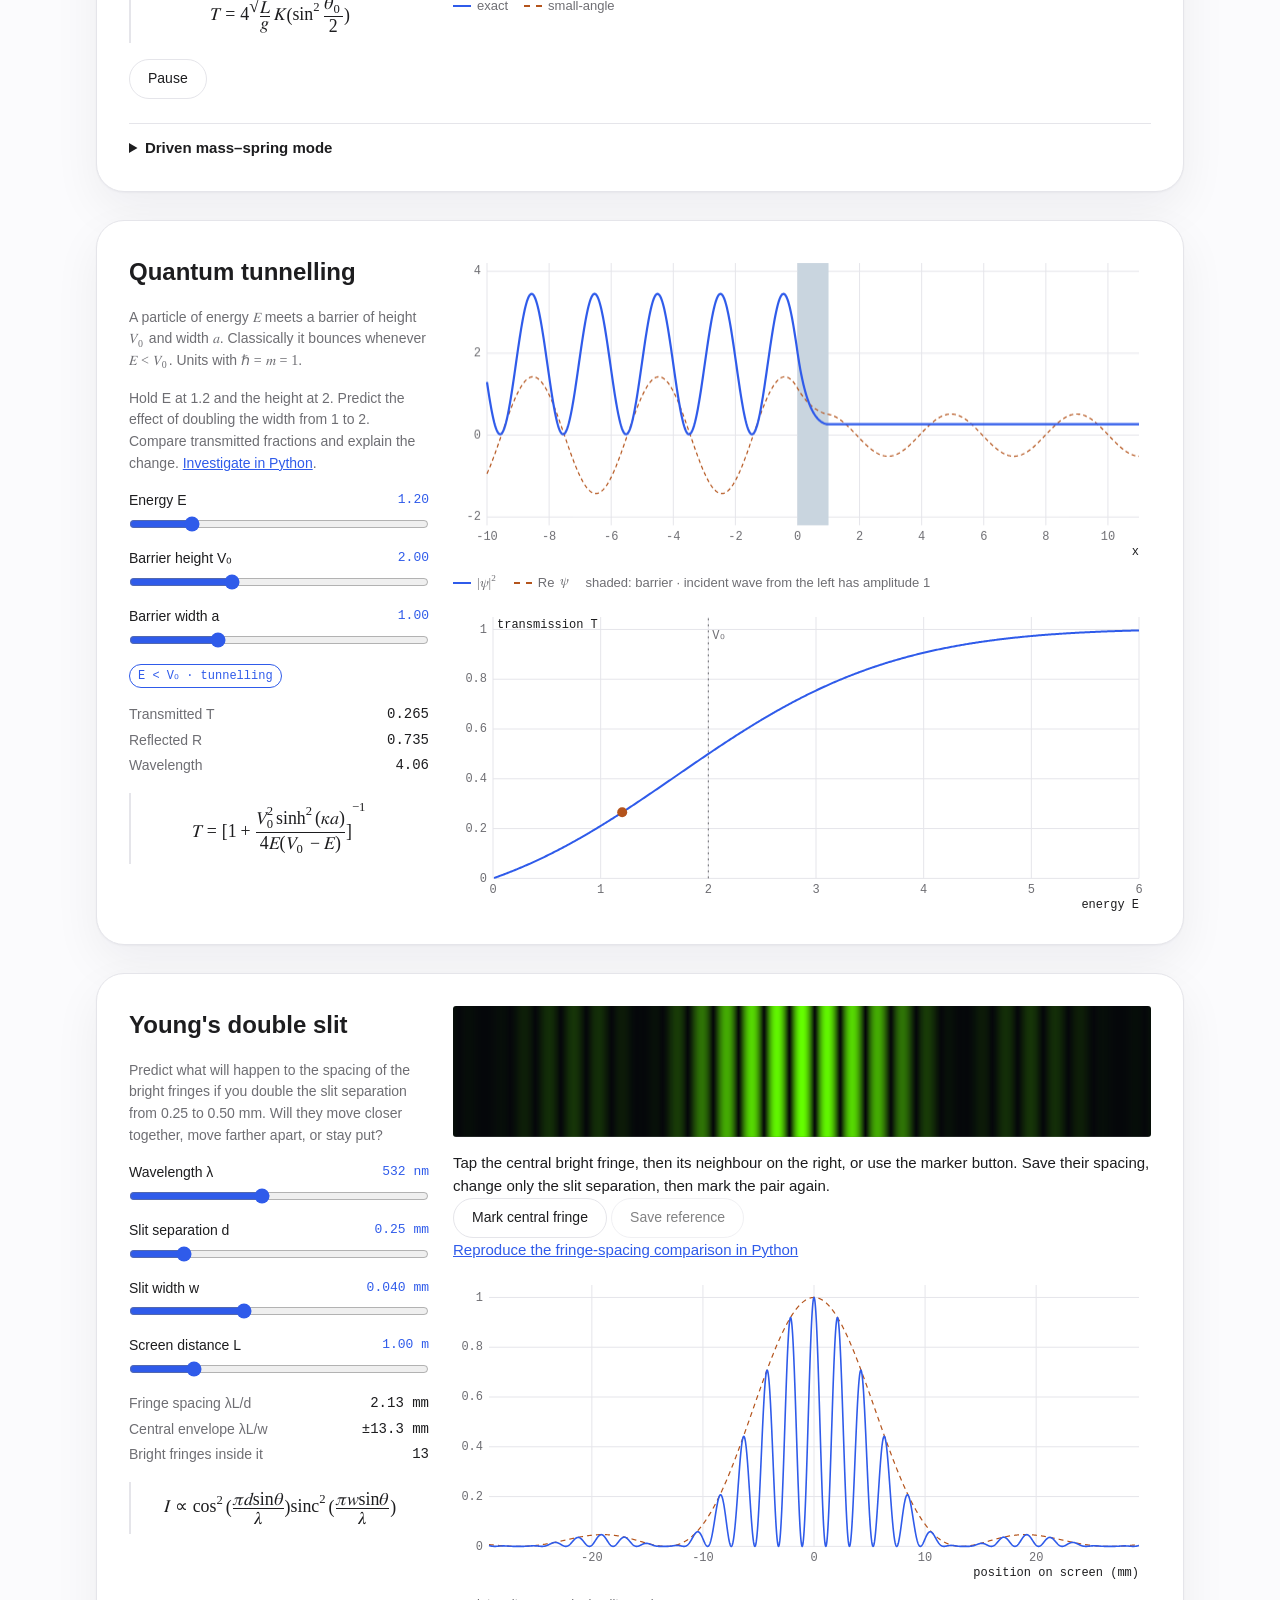
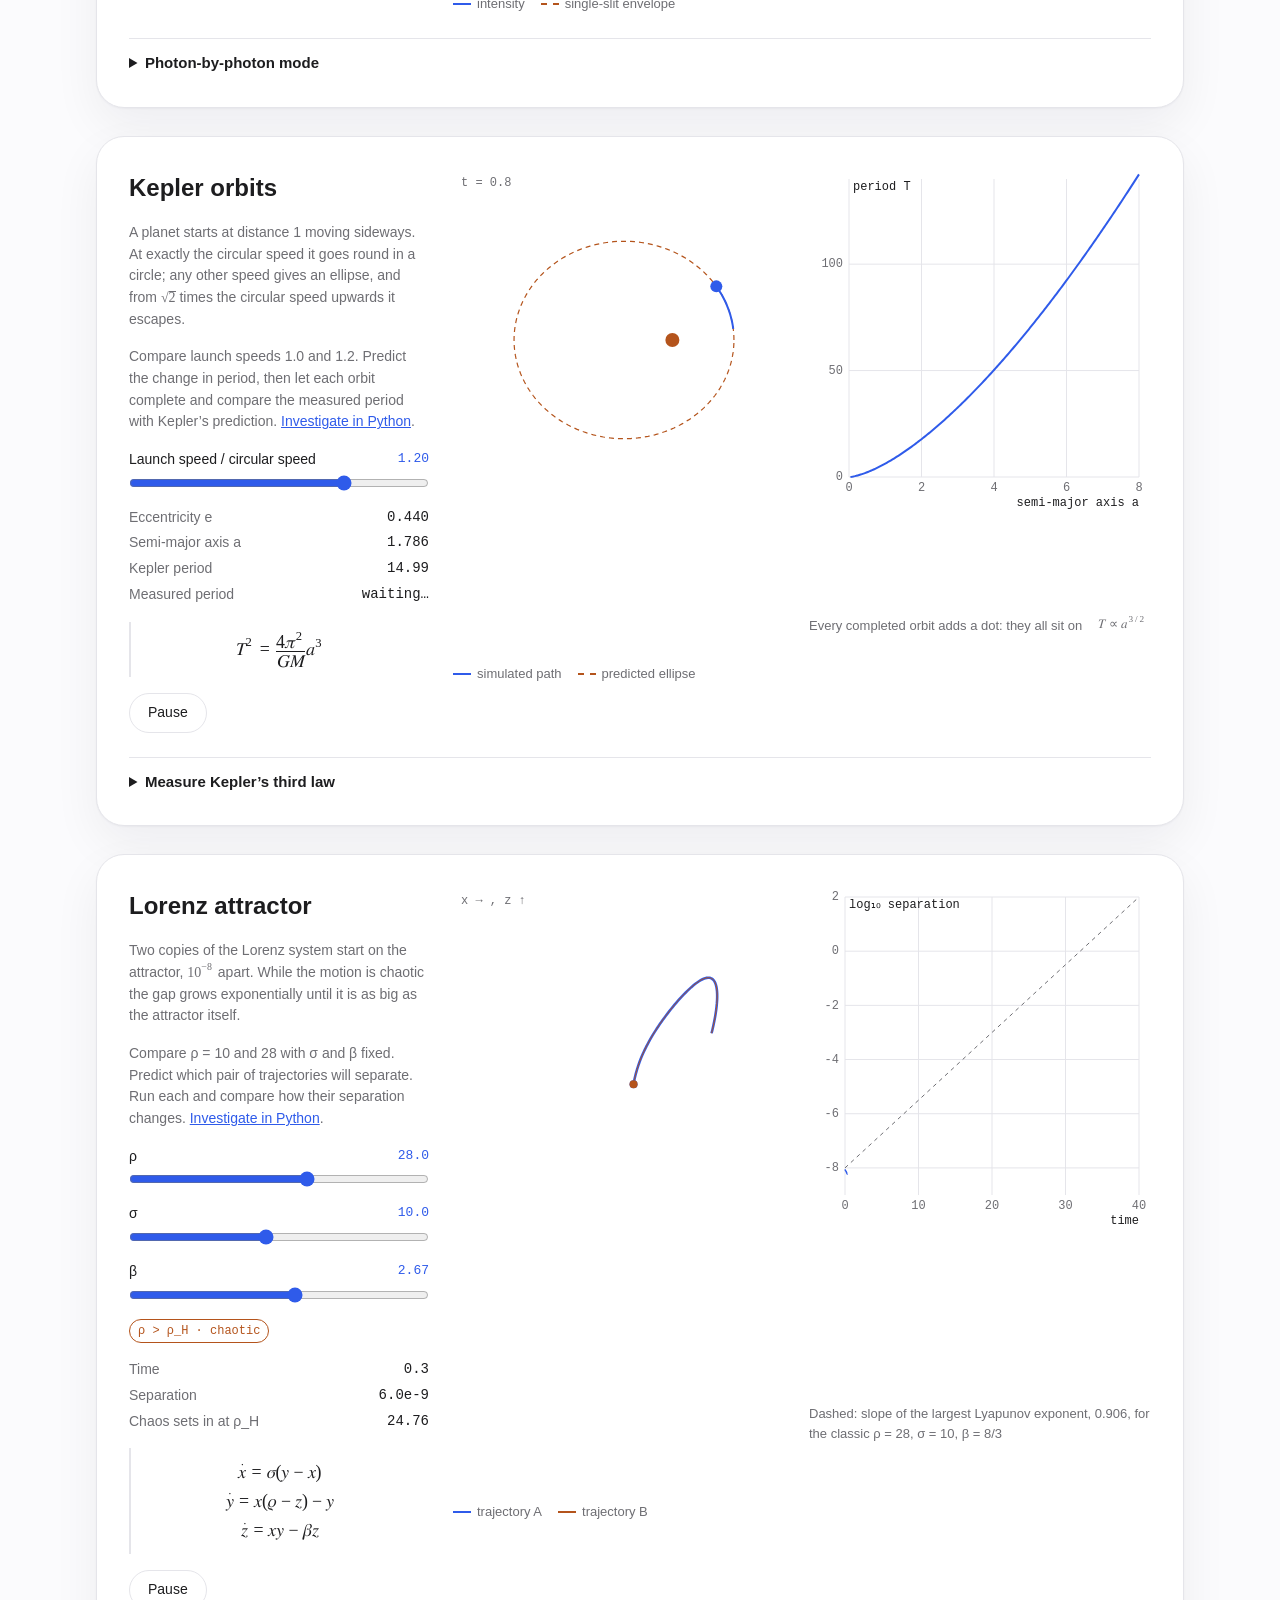
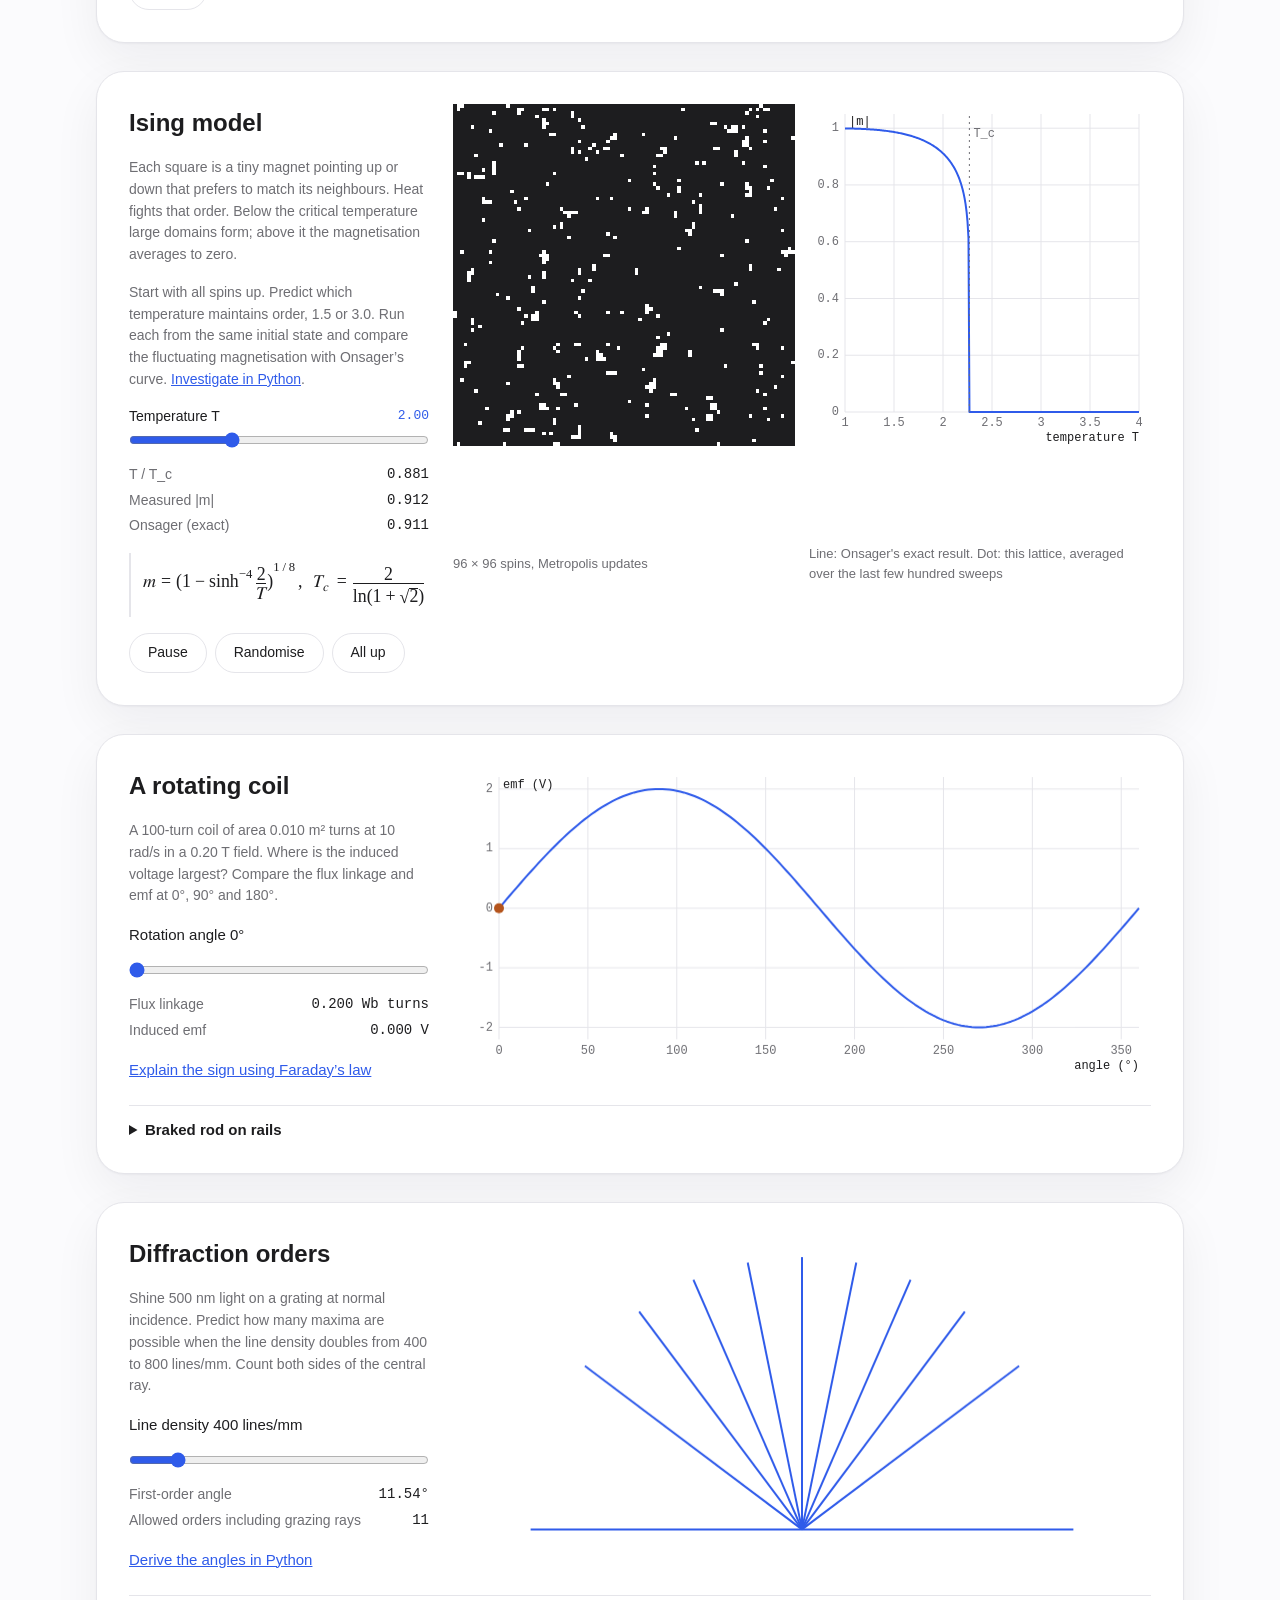
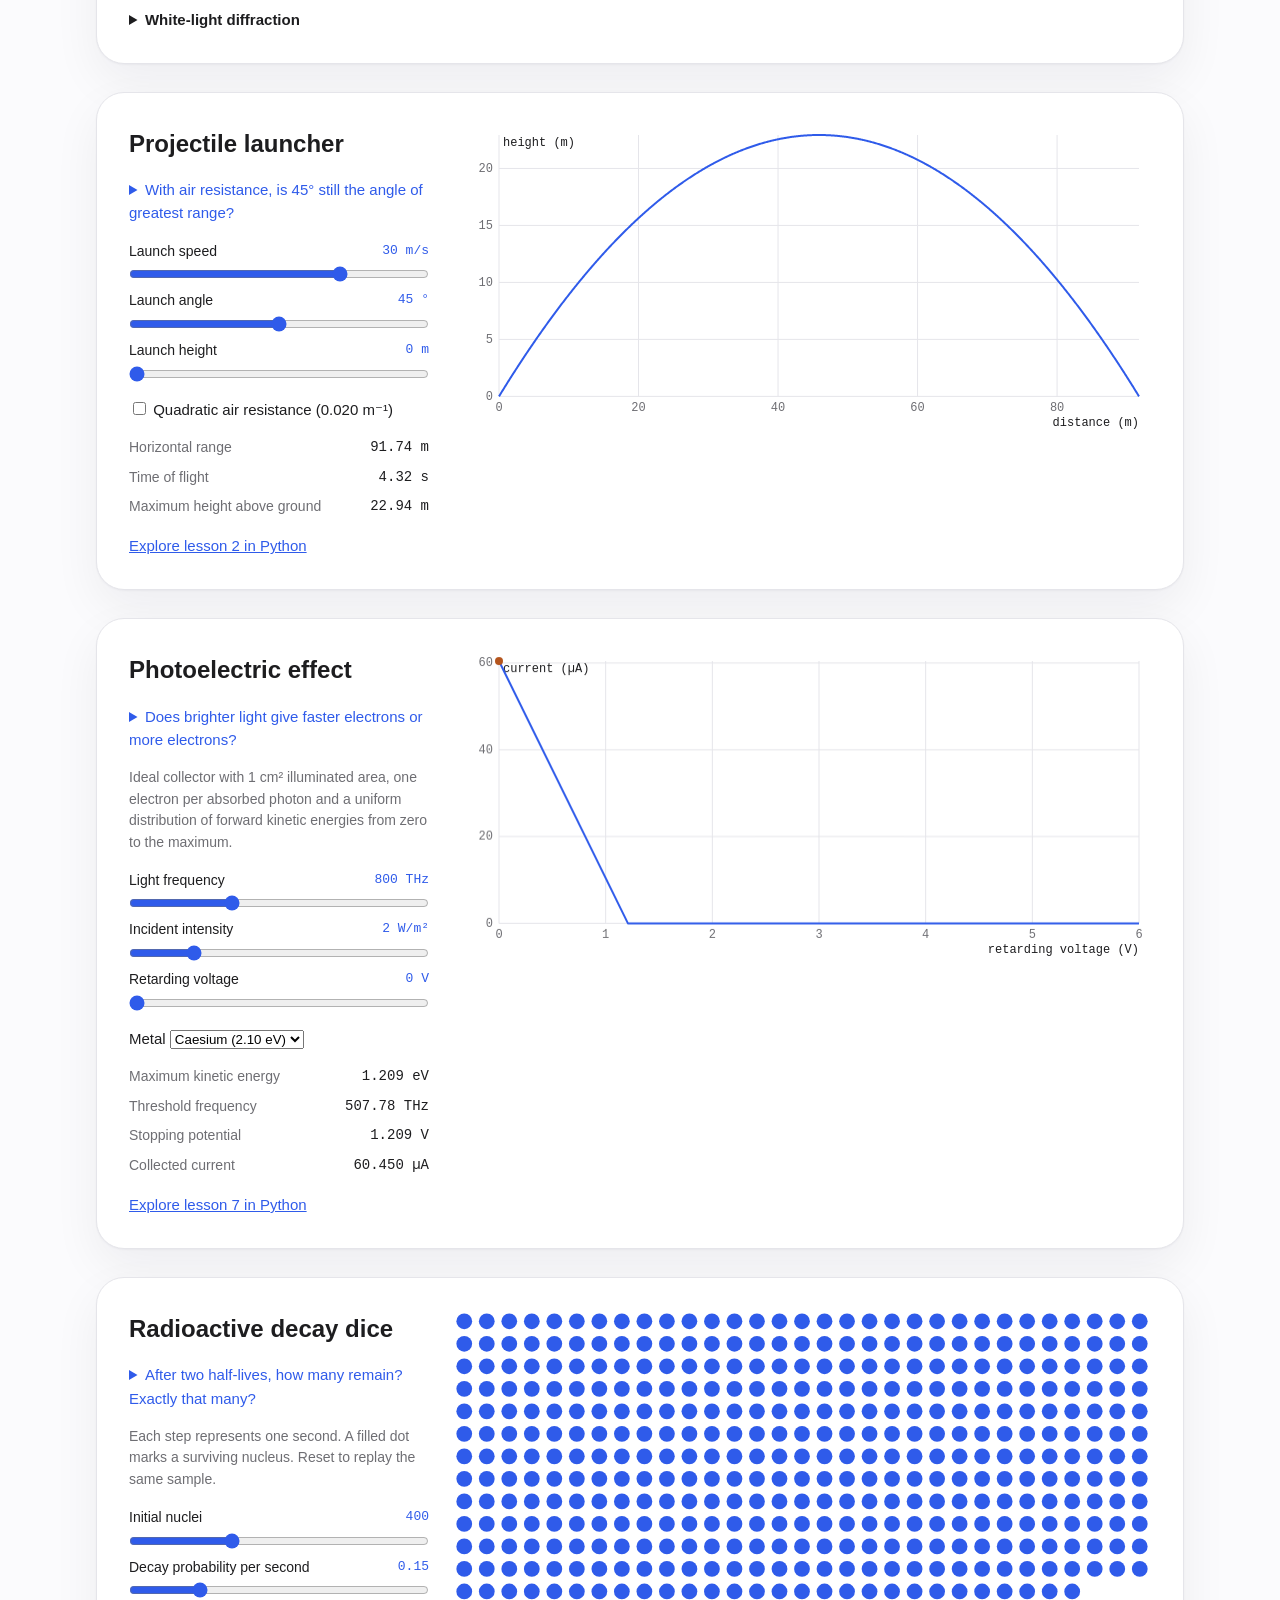
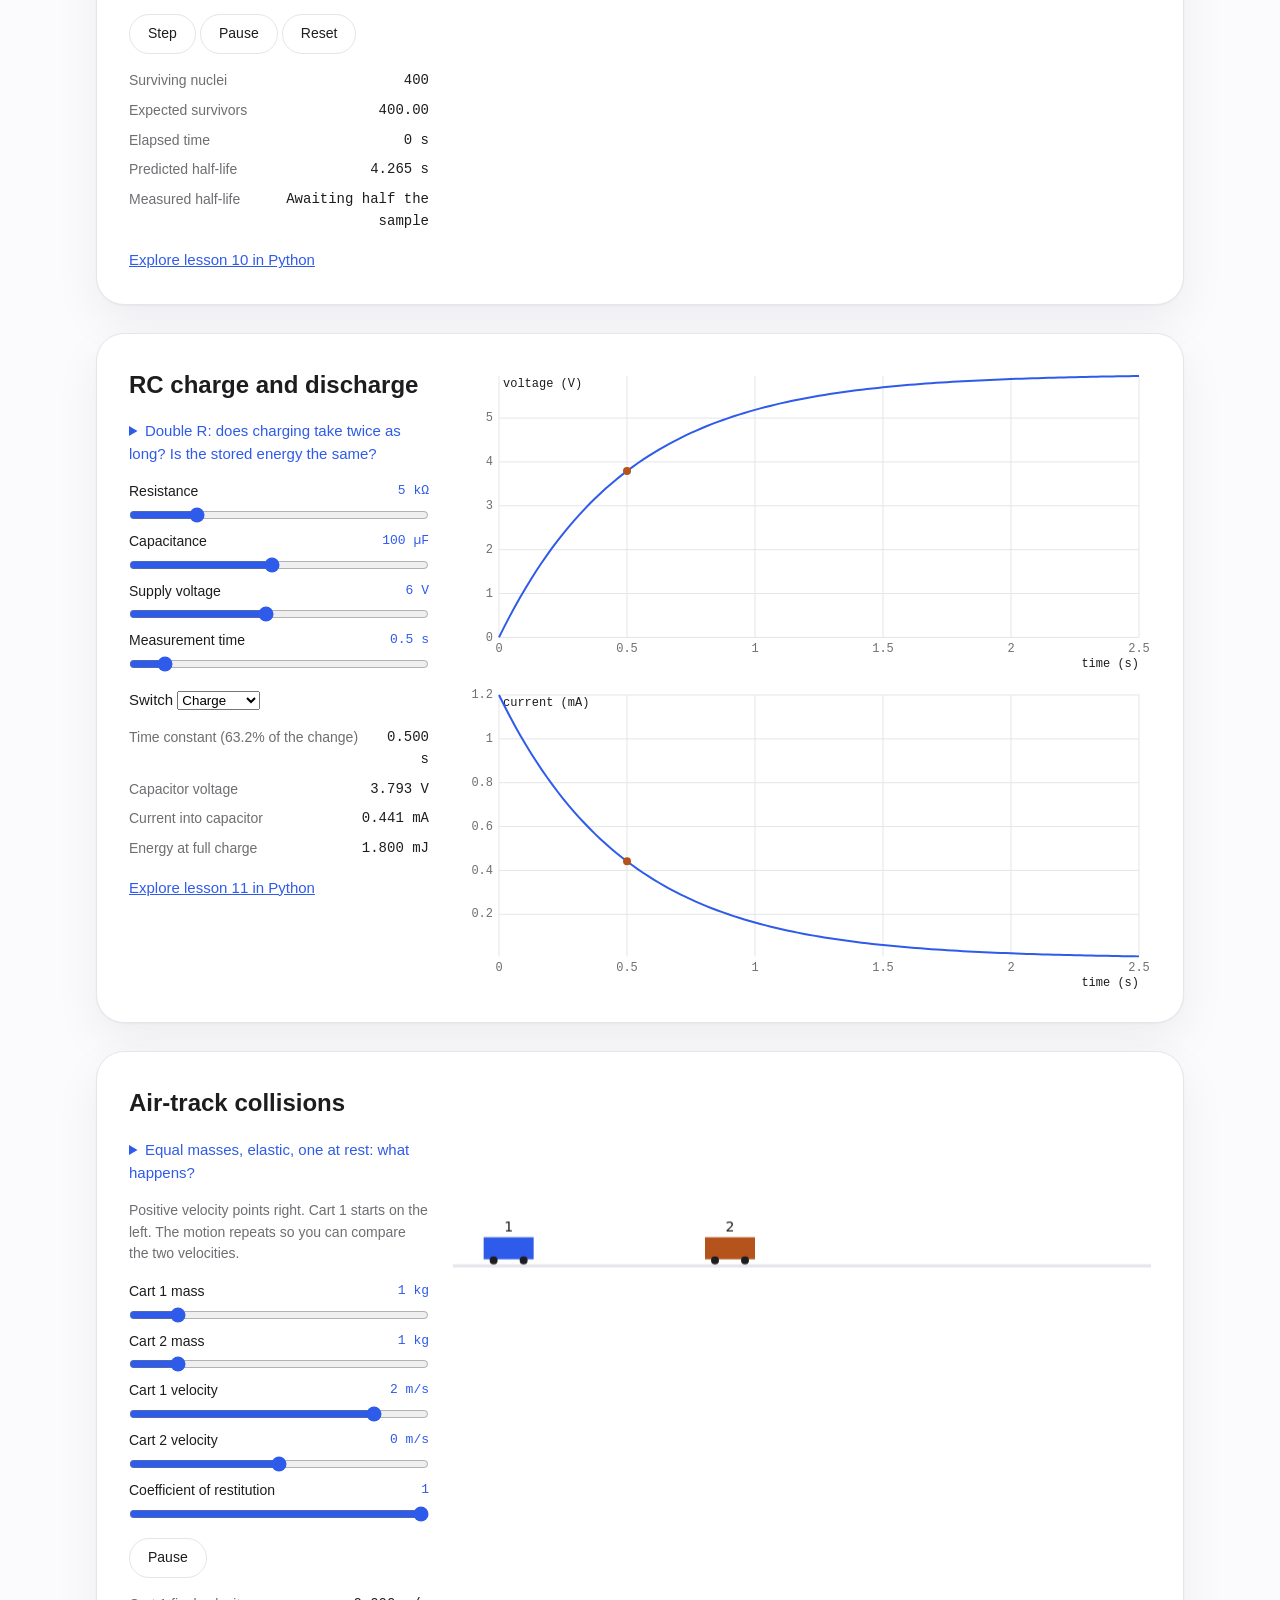
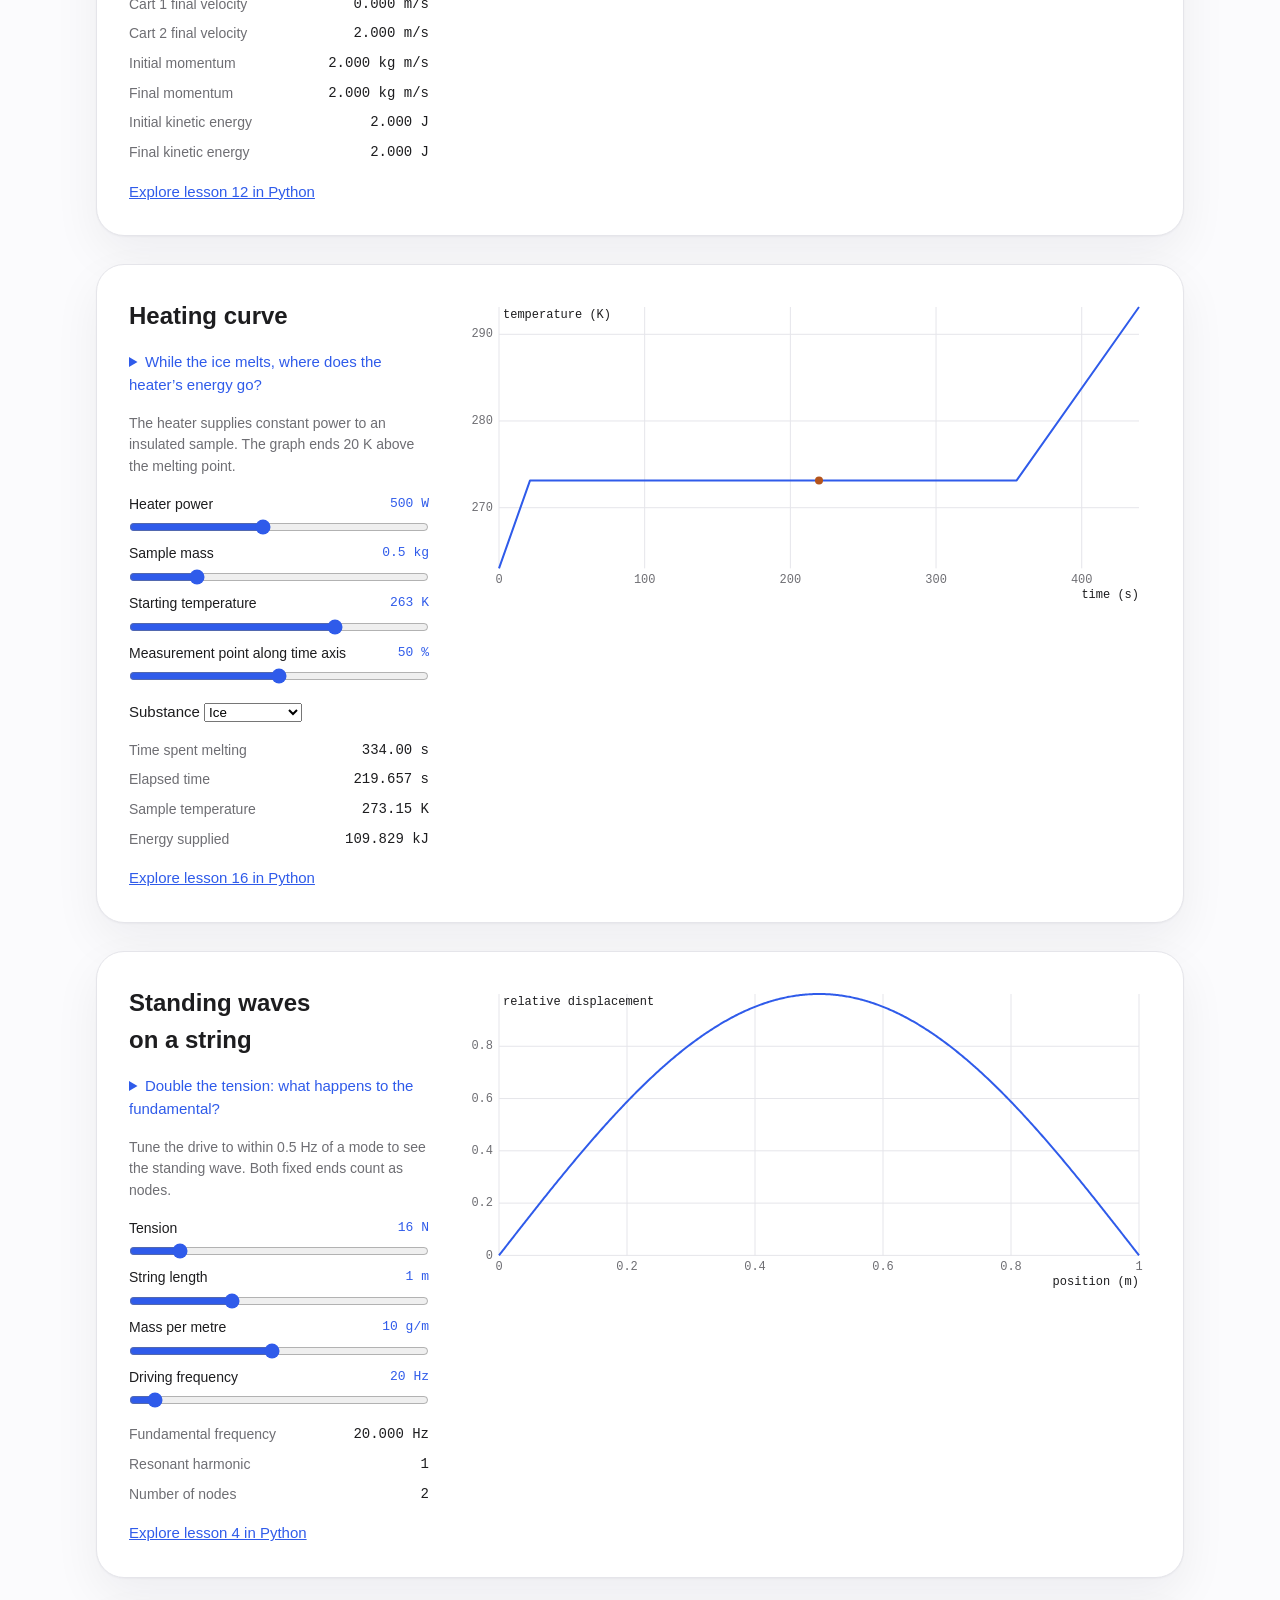
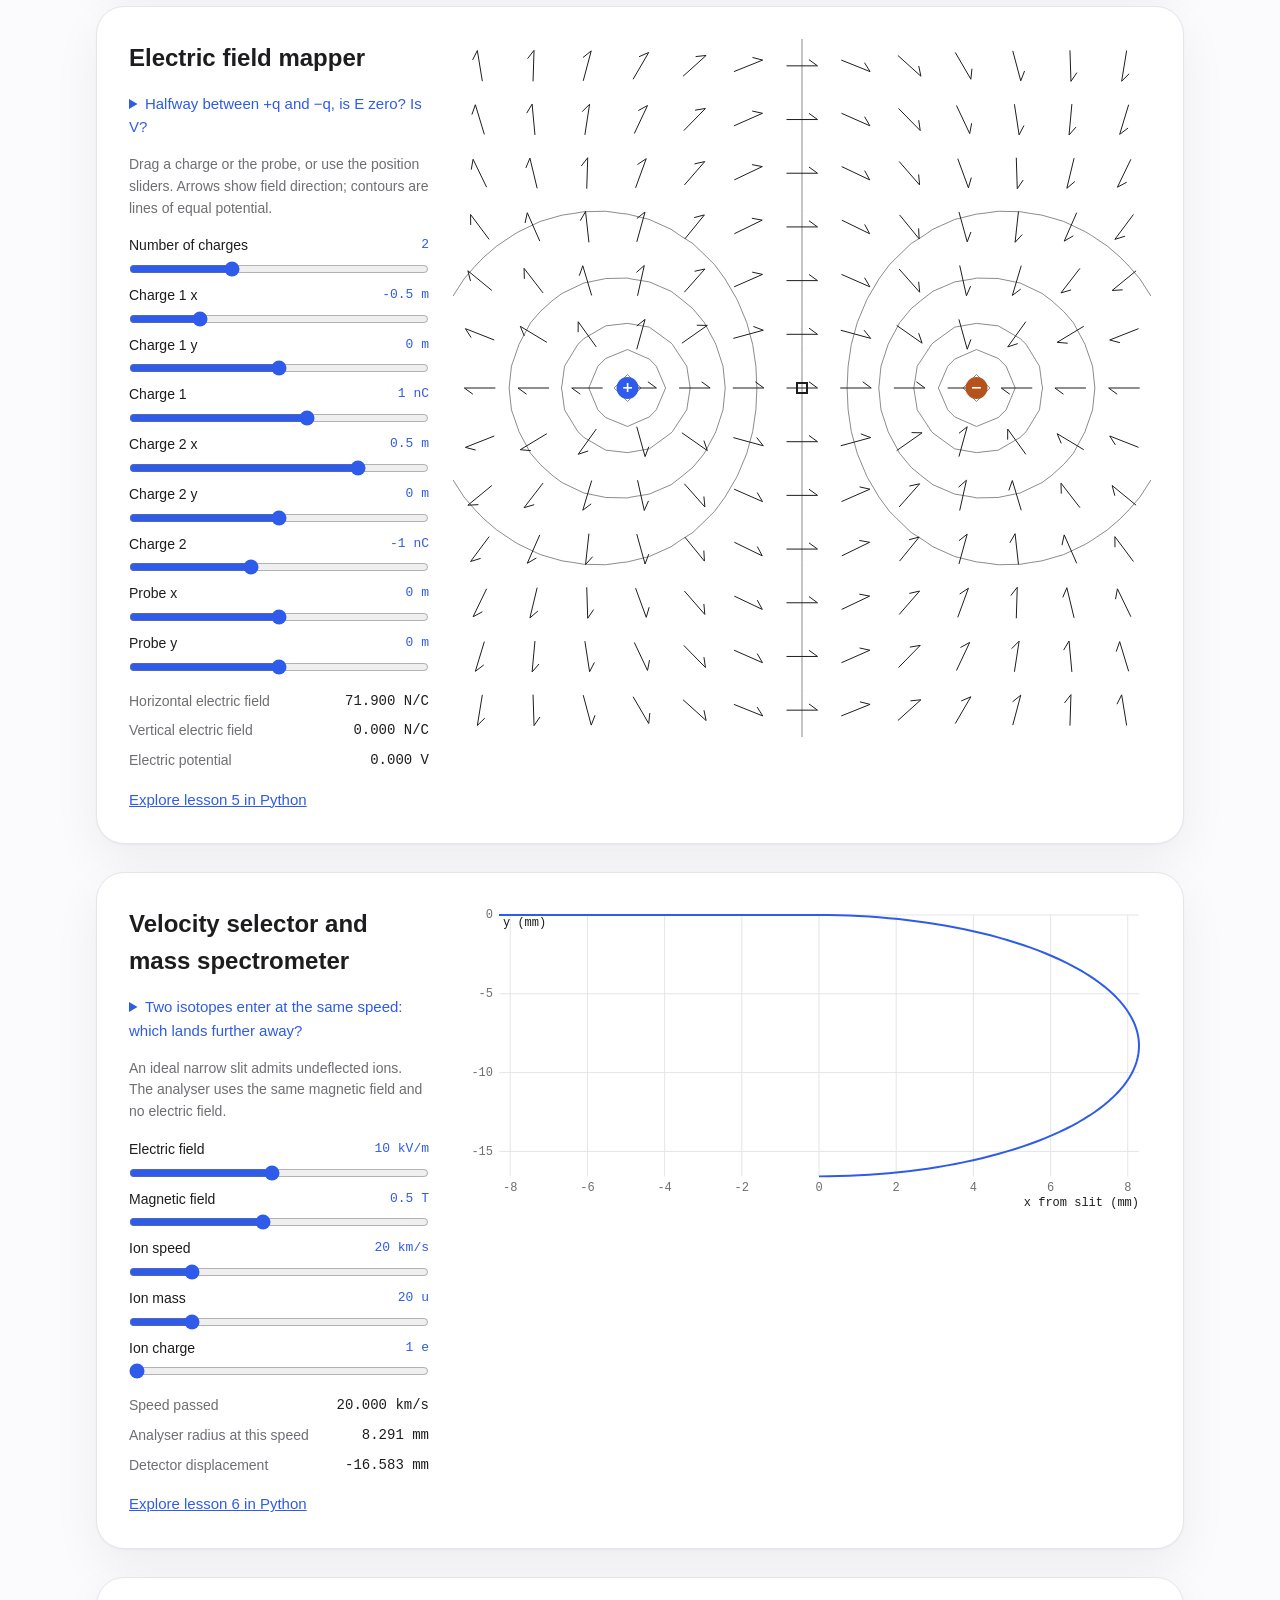
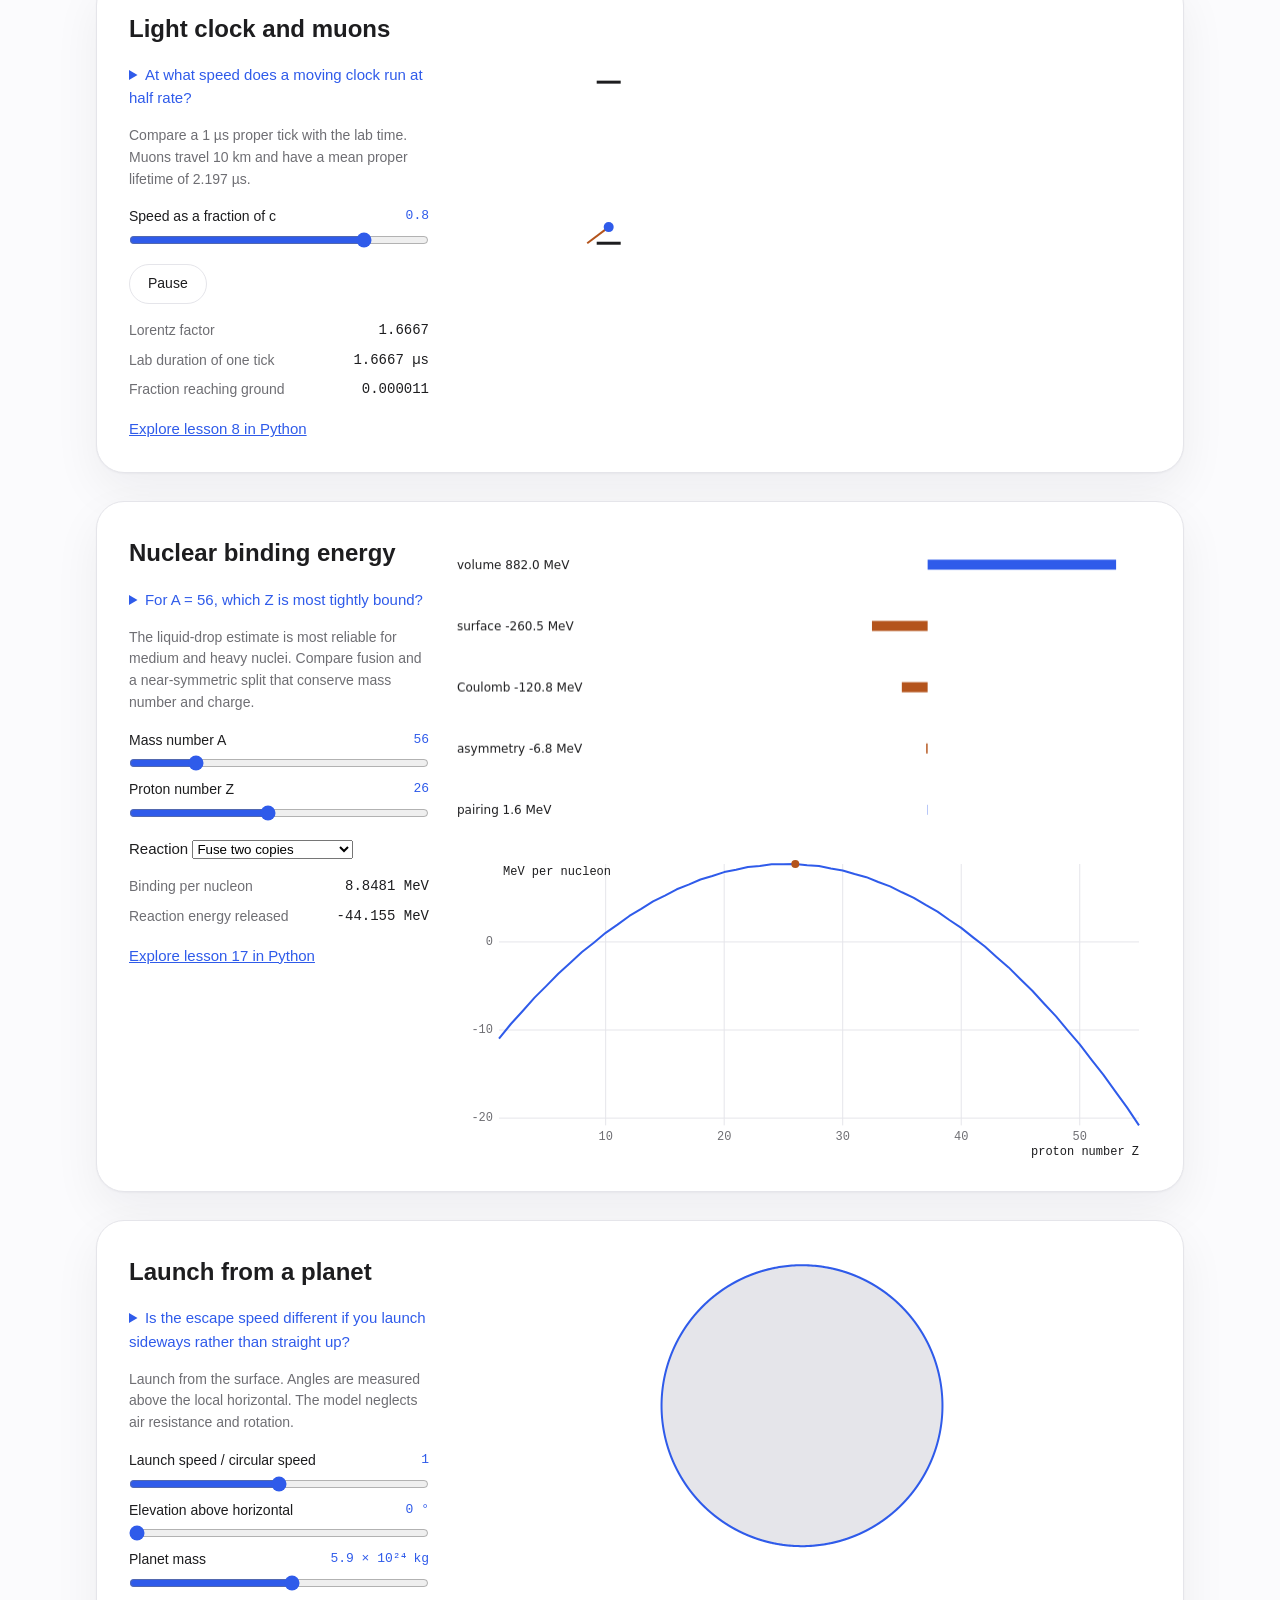
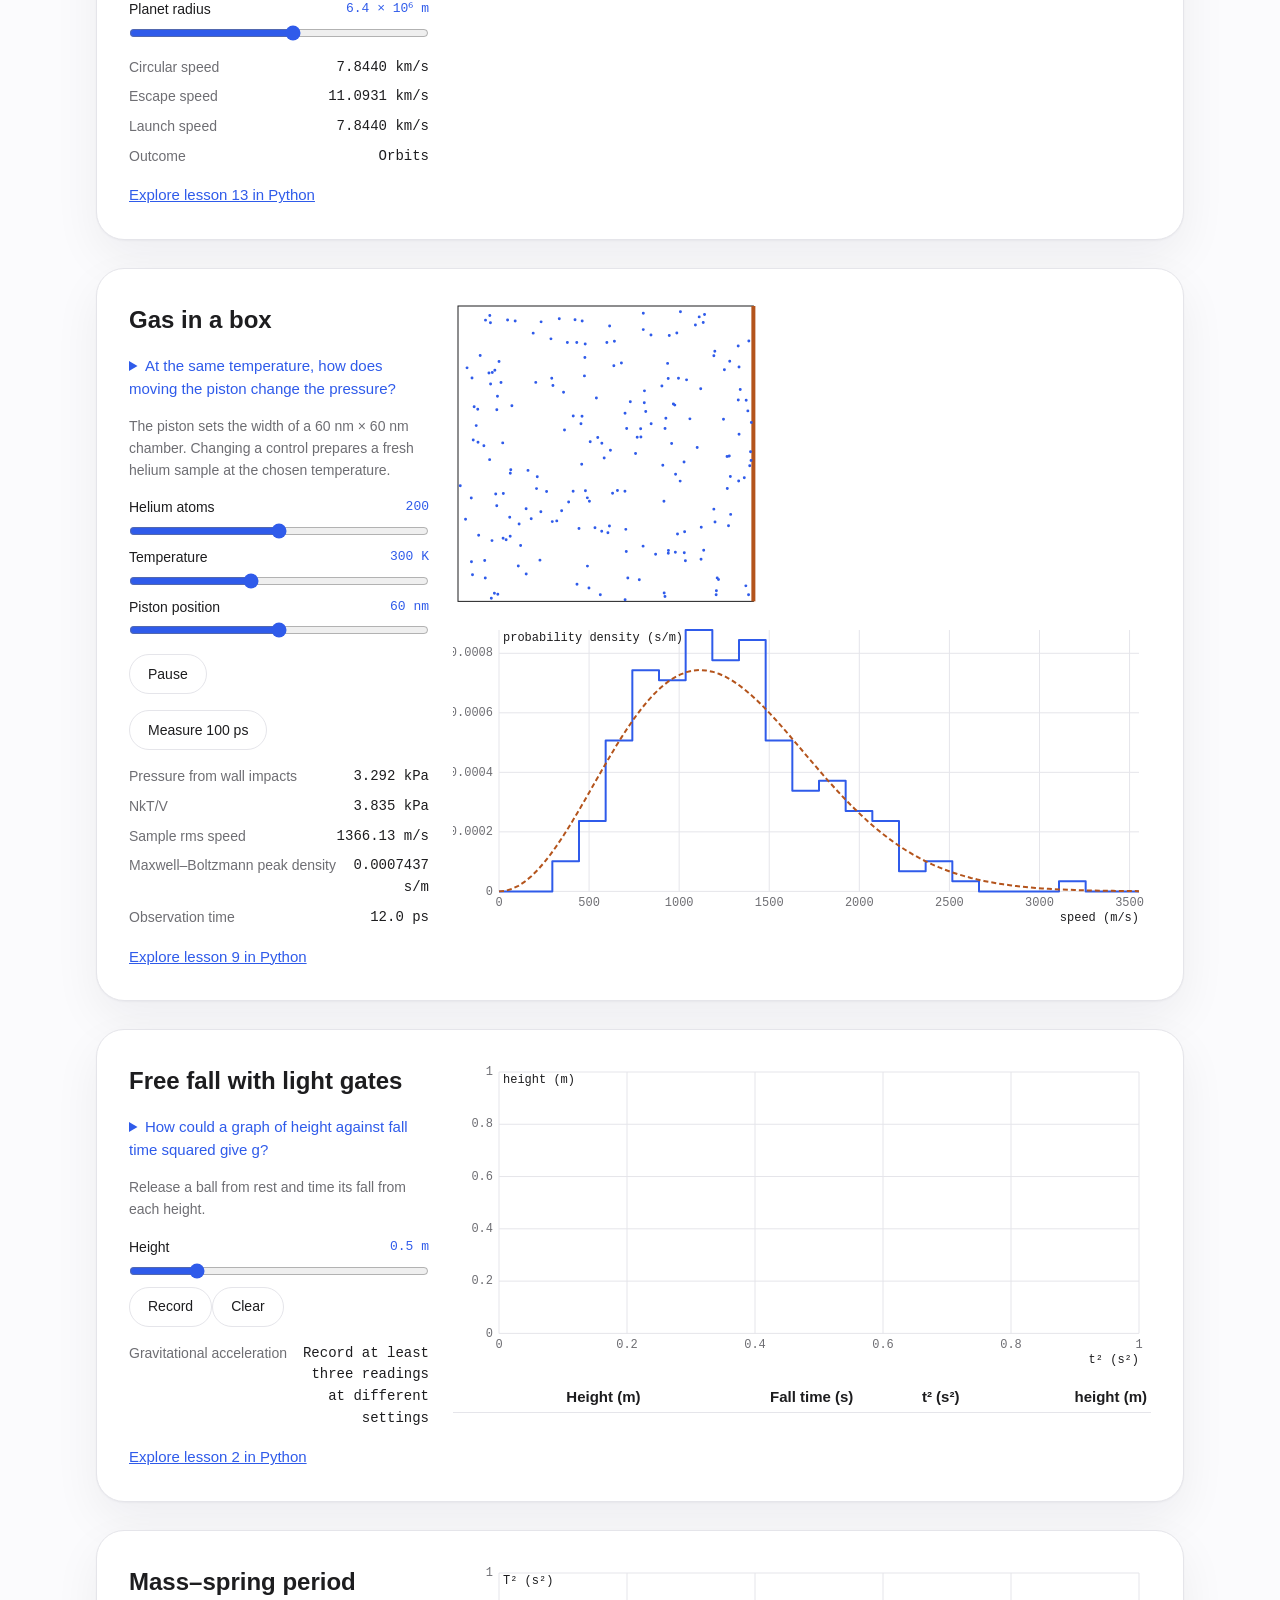
==== commit f1759476: "Add eight beyond-the-specification physics and maths experiments" ====
--- a/site_src/explorer/index.html
+++ b/site_src/explorer/index.html
@@ -73,6 +73,16 @@
       <li><a href="#rp-spring">Mass–spring period</a></li>
       <li><a href="#rp-freefall">Free fall with light gates</a></li>
     </ul></div>
+    <div><h2>Beyond the specification</h2><ul>
+      <li><a href="#integrator-drift">Integrator energy drift</a></li>
+      <li><a href="#coherent-state">Coherent state in a harmonic well</a></li>
+      <li><a href="#double-pendulum">Two double pendulums</a></li>
+      <li><a href="#logistic">Logistic map and bifurcation</a></li>
+      <li><a href="#phase-portrait">Phase portraits</a></li>
+      <li><a href="#hydrogen">Hydrogen orbitals</a></li>
+      <li><a href="#bloch">Precession on the Bloch sphere</a></li>
+      <li><a href="#fourier">Build a Fourier series</a></li>
+    </ul></div>
   </nav>
 
   <!-- ===================== Pendulum ===================== -->
@@ -689,6 +699,123 @@
     </div>
     <div class="plots experiment-figures">
       <canvas class="c-plot" id="rp-searchcoil-plot" role="img" aria-label="Recorded points and their fitted line"></canvas>
+    </div>
+  </section>
+
+  <section class="experiment" id="fourier" aria-labelledby="fourier-h">
+    <div class="side">
+      <h2 id="fourier-h">Build a Fourier series</h2>
+      <div class="prediction"></div>
+      <p>Add odd harmonics to a square wave of height ±1. Overshoot is measured as a percentage of the jump.</p>
+      <div class="controls"></div>
+      <div class="results"></div>
+      <a href="../lessons/04_stationary_waves.html">Explore lesson 4 in Python</a>
+    </div>
+    <div class="plots experiment-figures">
+      <canvas class="c-plot" id="fourier-plot" role="img" aria-label="Square wave and its truncated Fourier series"></canvas>
+    </div>
+  </section>
+
+  <section class="experiment" id="bloch" aria-labelledby="bloch-h">
+    <div class="side">
+      <h2 id="bloch-h">Precession on the Bloch sphere</h2>
+      <div class="prediction"></div>
+      <p>A spin initially points in the xz plane. A constant field along z gives the Hamiltonian ℏωσz/2.</p>
+      <div class="controls"></div>
+      <button type="button" id="bloch-play">Play</button>
+      <div class="results"></div>
+      <a href="../lessons/07_wave_particle_duality.html">Explore lesson 7 in Python</a>
+    </div>
+    <div class="plots experiment-figures">
+      <canvas class="c-plot" id="bloch-plot" role="img" aria-label="Projected Bloch sphere with the spin vector and precession circle"></canvas>
+    </div>
+  </section>
+
+  <section class="experiment" id="hydrogen" aria-labelledby="hydrogen-h">
+    <div class="side">
+      <h2 id="hydrogen-h">Hydrogen orbitals</h2>
+      <div class="prediction"></div>
+      <p>Choose quantum numbers and sample the density in a plane through the nucleus. Lengths are in Bohr radii.</p>
+      <div class="controls"></div>
+      <div class="results"></div>
+      <a href="../lessons/07_wave_particle_duality.html">Explore lesson 7 in Python</a>
+    </div>
+    <div class="plots experiment-figures">
+      <canvas class="c-plot" id="hydrogen-plot" role="img" aria-label="Hydrogen probability density in the xz plane with a marked probe"></canvas>
+    </div>
+  </section>
+
+  <section class="experiment" id="phase-portrait" aria-labelledby="phase-portrait-h">
+    <div class="side">
+      <h2 id="phase-portrait-h">Phase portraits</h2>
+      <div class="prediction"></div>
+      <p>Explore dx/dt = y and dy/dt = −kx − by in dimensionless units. Arrows indicate the local direction of motion.</p>
+      <div class="controls"></div>
+      <div class="results"></div>
+      <a href="../lessons/01_simple_harmonic_motion.html">Explore lesson 1 in Python</a>
+    </div>
+    <div class="plots experiment-figures">
+      <canvas class="c-plot" id="phase-portrait-plot" role="img" aria-label="Direction field and trajectories of a linear dynamical system"></canvas>
+    </div>
+  </section>
+
+  <section class="experiment" id="logistic" aria-labelledby="logistic-h">
+    <div class="side">
+      <h2 id="logistic-h">Logistic map and bifurcation</h2>
+      <div class="prediction"></div>
+      <p>Iterate x → rx(1 − x) for a population fraction. The bifurcation diagram discards the first 500 iterations.</p>
+      <div class="controls"></div>
+      <div class="results"></div>
+      <a href="../lessons/10_radioactive_decay.html">Explore lesson 10 in Python</a>
+    </div>
+    <div class="plots experiment-figures">
+      <canvas class="c-plot" id="logistic-plot" role="img" aria-label="Population fraction over successive iterations"></canvas>
+      <canvas class="c-plot" id="logistic-plot2" role="img" aria-label="Attracting populations against growth parameter"></canvas>
+    </div>
+  </section>
+
+  <section class="experiment" id="double-pendulum" aria-labelledby="double-pendulum-h">
+    <div class="side">
+      <h2 id="double-pendulum-h">Two double pendulums</h2>
+      <div class="prediction"></div>
+      <p>Both systems have 1 m rods, 1 kg bobs and start from rest. Only the starting angle of the second lower rod differs.</p>
+      <div class="controls"></div>
+      <button type="button" id="double-pendulum-play">Play</button>
+      <div class="results"></div>
+      <a href="../lessons/01_simple_harmonic_motion.html">Explore lesson 1 in Python</a>
+    </div>
+    <div class="plots experiment-figures">
+      <canvas class="c-plot" id="double-pendulum-plot" role="img" aria-label="Pair of double pendulums with separate pivots and trails"></canvas>
+    </div>
+  </section>
+
+  <section class="experiment" id="coherent-state" aria-labelledby="coherent-state-h">
+    <div class="side">
+      <h2 id="coherent-state-h">Coherent state in a harmonic well</h2>
+      <div class="prediction"></div>
+      <p>Use natural units ℏ = m = 1. Vary the initial complex amplitude and inspect the packet at different times.</p>
+      <div class="controls"></div>
+      <button type="button" id="coherent-state-play">Play</button>
+      <div class="results"></div>
+      <a href="../lessons/07_wave_particle_duality.html">Explore lesson 7 in Python</a>
+    </div>
+    <div class="plots experiment-figures">
+      <canvas class="c-plot" id="coherent-state-plot" role="img" aria-label="Position probability density and its harmonic potential"></canvas>
+      <canvas class="c-plot" id="coherent-state-plot2" role="img" aria-label="Harmonic potential and the packet’s mean energy"></canvas>
+    </div>
+  </section>
+
+  <section class="experiment" id="integrator-drift" aria-labelledby="integrator-drift-h">
+    <div class="side">
+      <h2 id="integrator-drift-h">Integrator energy drift</h2>
+      <div class="prediction"></div>
+      <p>Integrate a unit-mass harmonic oscillator from x = 1, v = 0 using the same time step for all three methods. The graph shows Euler in rust, RK4 dashed and Verlet in the text colour.</p>
+      <div class="controls"></div>
+      <div class="results"></div>
+      <a href="../lessons/01_simple_harmonic_motion.html">Explore lesson 1 in Python</a>
+    </div>
+    <div class="plots experiment-figures">
+      <canvas class="c-plot" id="integrator-drift-plot" role="img" aria-label="Relative energy errors for Euler, RK4 and velocity Verlet"></canvas>
     </div>
   </section>
 
@@ -728,5 +855,13 @@
 <script type="module" src="./exp-rp-capacitor.js"></script>
 <script type="module" src="./exp-rp-boyle.js"></script>
 <script type="module" src="./exp-rp-searchcoil.js"></script>
+<script type="module" src="./exp-fourier.js"></script>
+<script type="module" src="./exp-bloch.js"></script>
+<script type="module" src="./exp-hydrogen.js"></script>
+<script type="module" src="./exp-phase-portrait.js"></script>
+<script type="module" src="./exp-logistic.js"></script>
+<script type="module" src="./exp-double-pendulum.js"></script>
+<script type="module" src="./exp-coherent-state.js"></script>
+<script type="module" src="./exp-integrator-drift.js"></script>
 </body>
 </html>
--- a/site_src/explorer/style.css
+++ b/site_src/explorer/style.css
@@ -122,7 +122,7 @@
 [hidden] { display: none !important; }
 
 .glassbar { display: flex; flex-wrap: wrap; align-items: center; justify-content: space-between; gap: 8px 16px; padding: 10px 22px; border-radius: 980px; margin-bottom: 18px;
-  background: color-mix(in srgb, var(--panel) 55%, transparent); -webkit-backdrop-filter: blur(22px) saturate(185%); backdrop-filter: blur(22px) saturate(185%);
+  background: color-mix(in srgb, var(--panel) 55%, transparent);
   box-shadow: inset 0 1px 1px rgba(255,255,255,0.6), 0 10px 36px rgba(17,24,39,0.10); border: 1px solid color-mix(in srgb, var(--fg) 8%, transparent); }
 .glassbar .brand { font-family: var(--font-display); font-weight: 600; color: var(--fg); text-decoration: none; min-height: 44px; display: inline-flex; align-items: center; }
 .glassbar .brand:hover { color: var(--accent); }
@@ -146,3 +146,6 @@
 .experiment { contain: layout; }
 .experiment-figures table { width: 100%; border-collapse: collapse; font-variant-numeric: tabular-nums; }
 .experiment-figures th, .experiment-figures td { padding: 4px; border-bottom: 1px solid var(--grid); text-align: right; overflow-wrap: anywhere; }
+
+/* Composite running experiments independently of the surrounding static page. */
+.experiment.animating { transform: translateZ(0); }
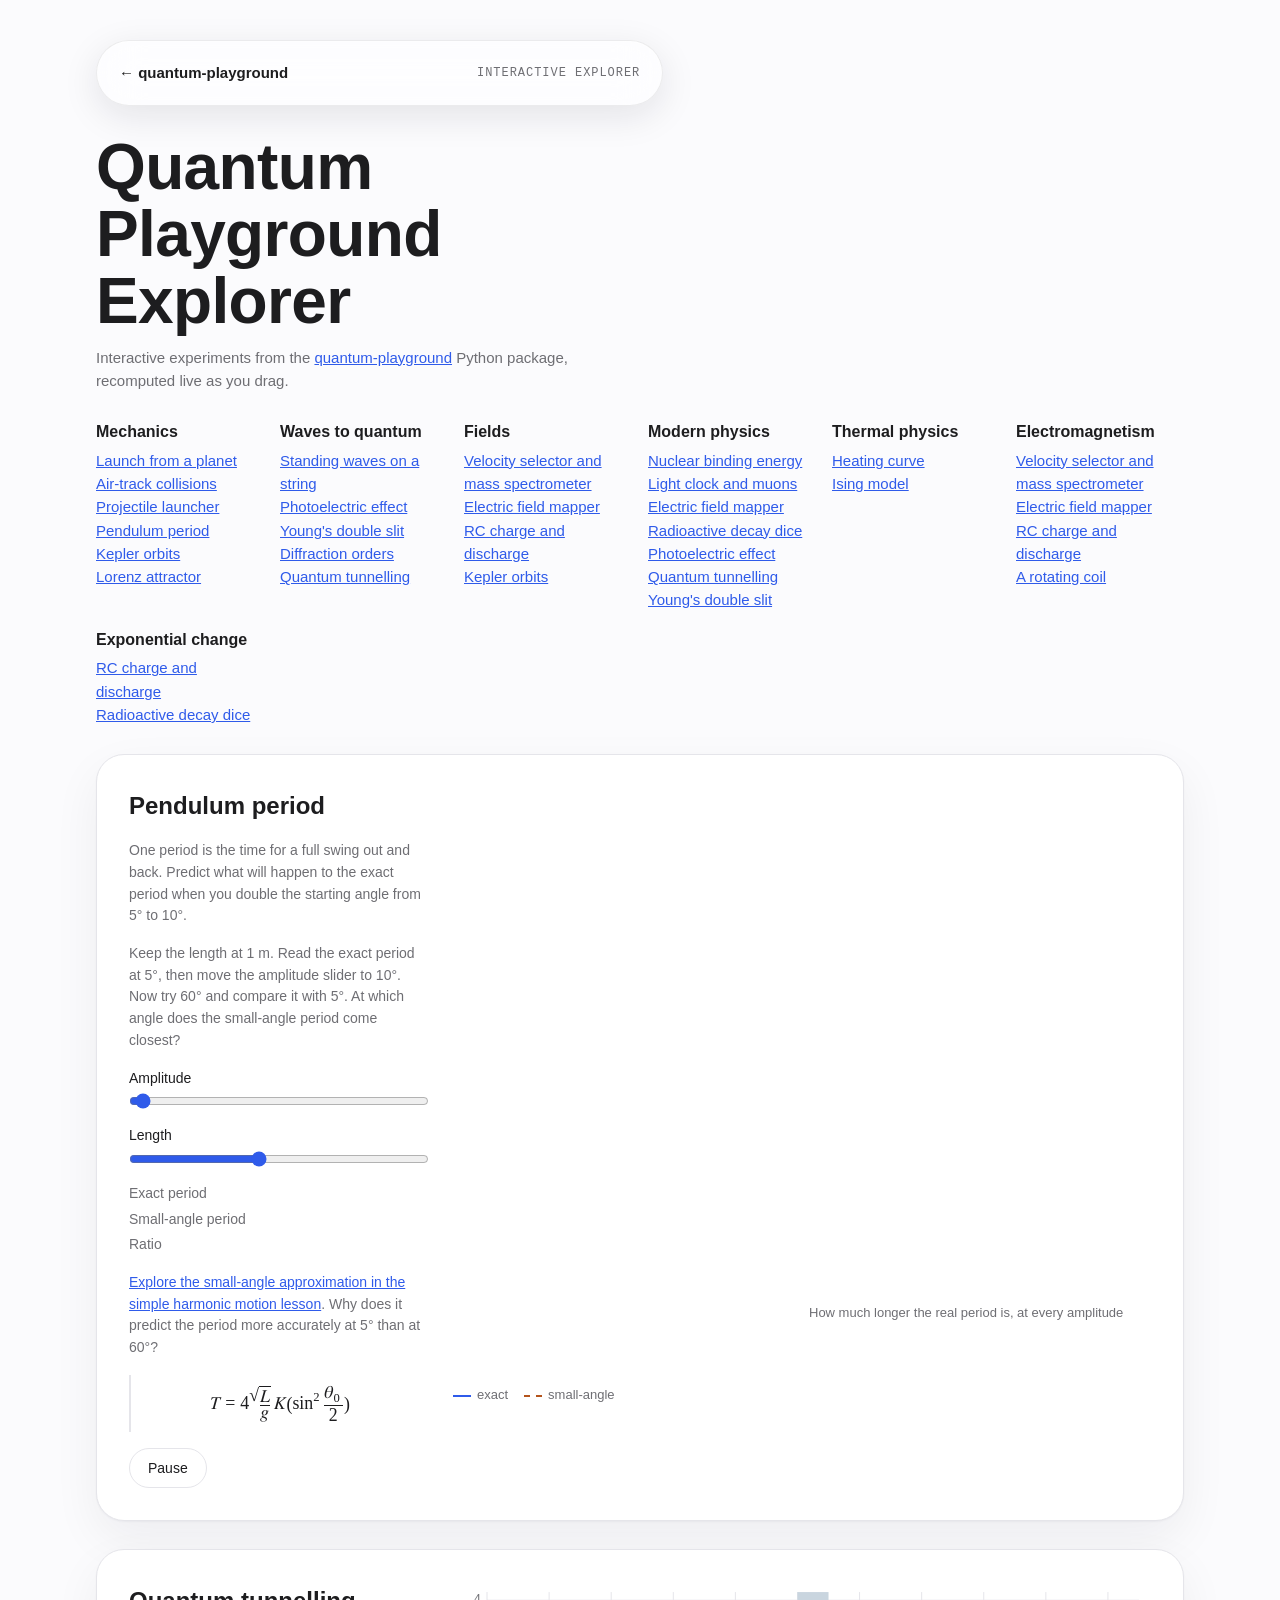
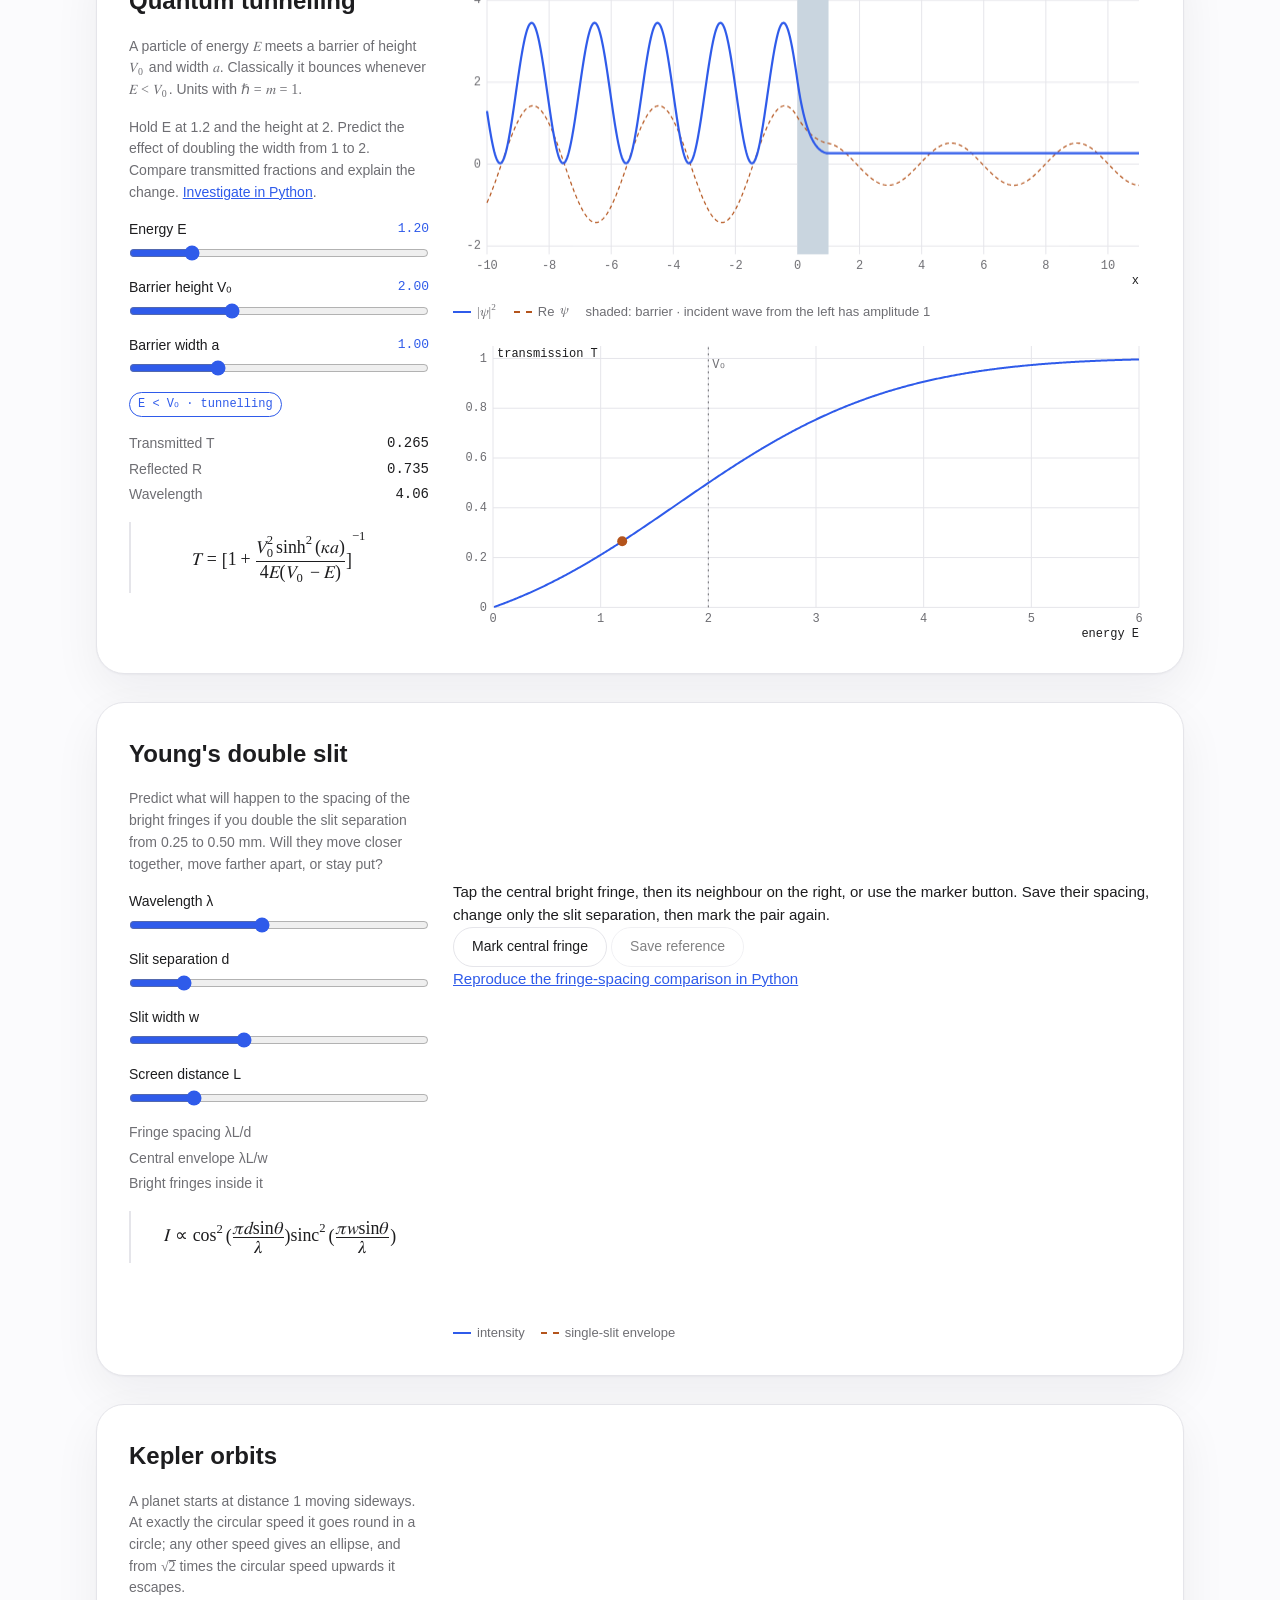
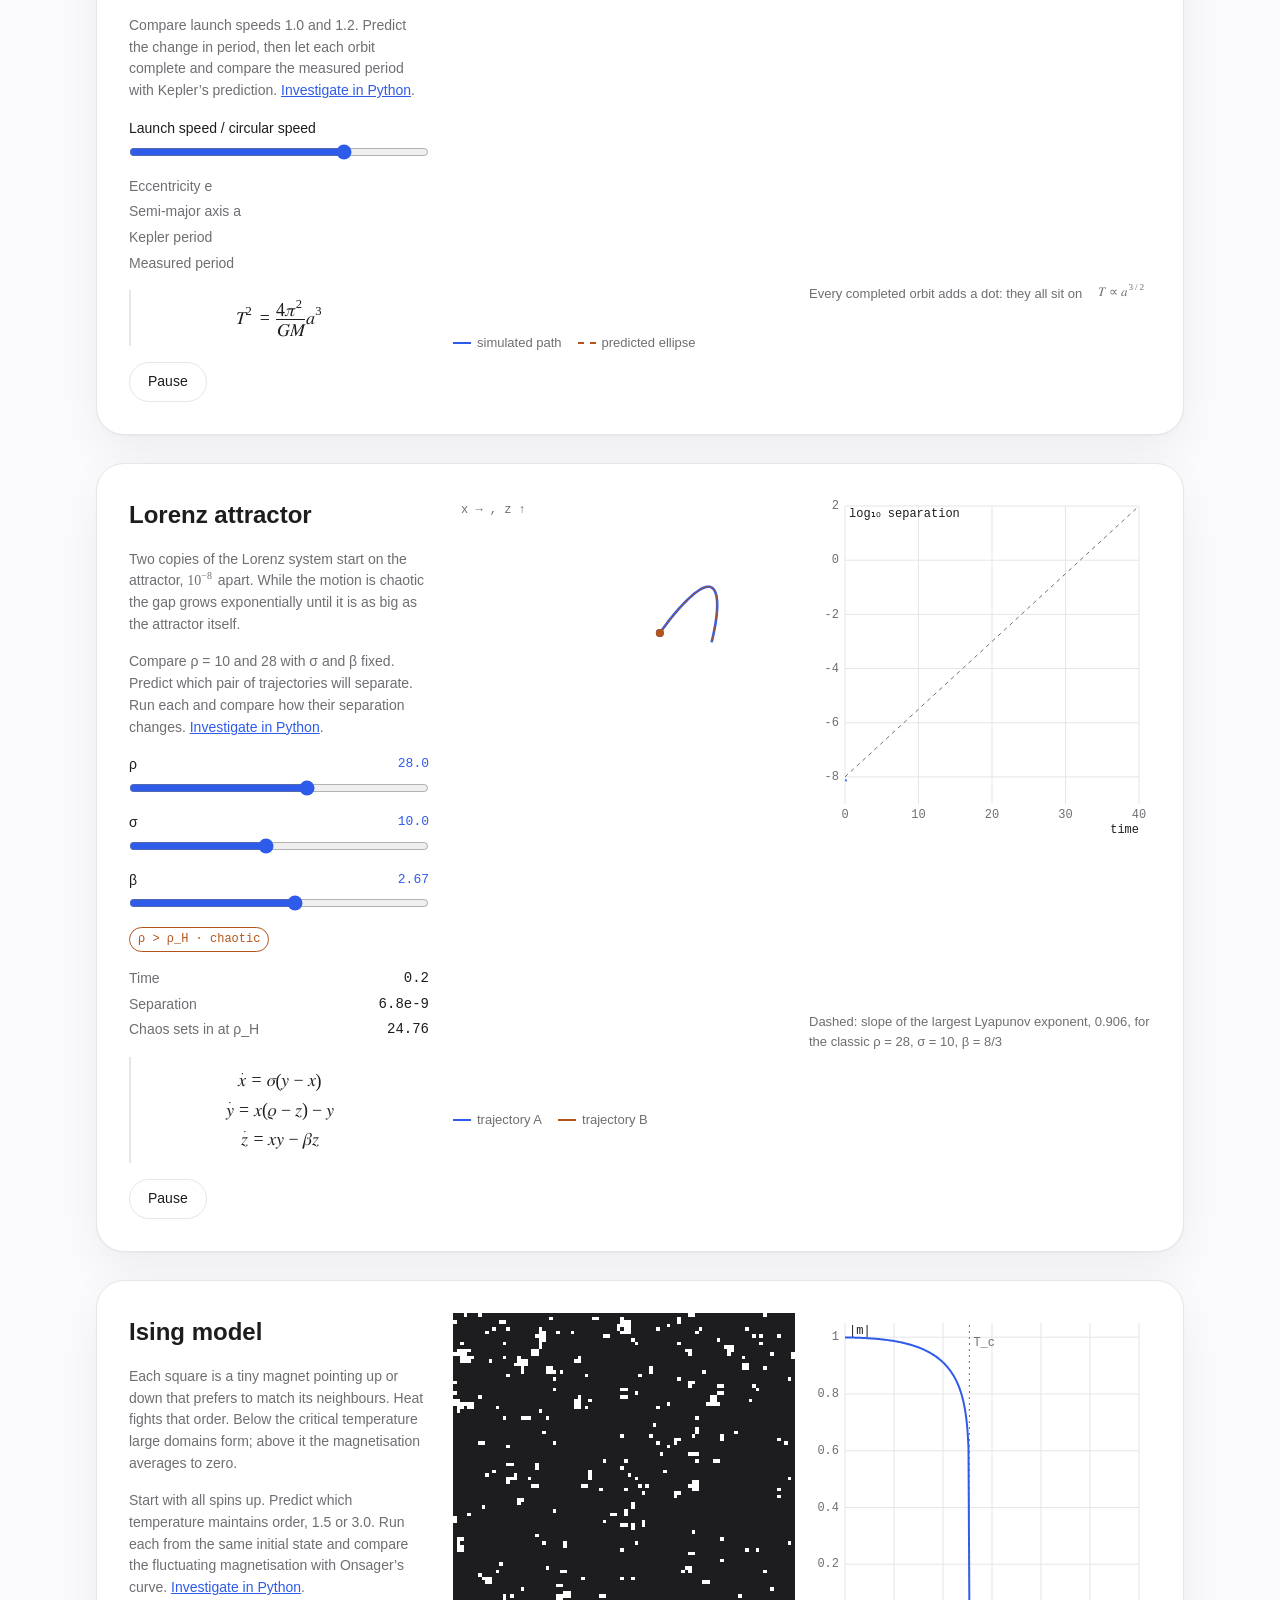
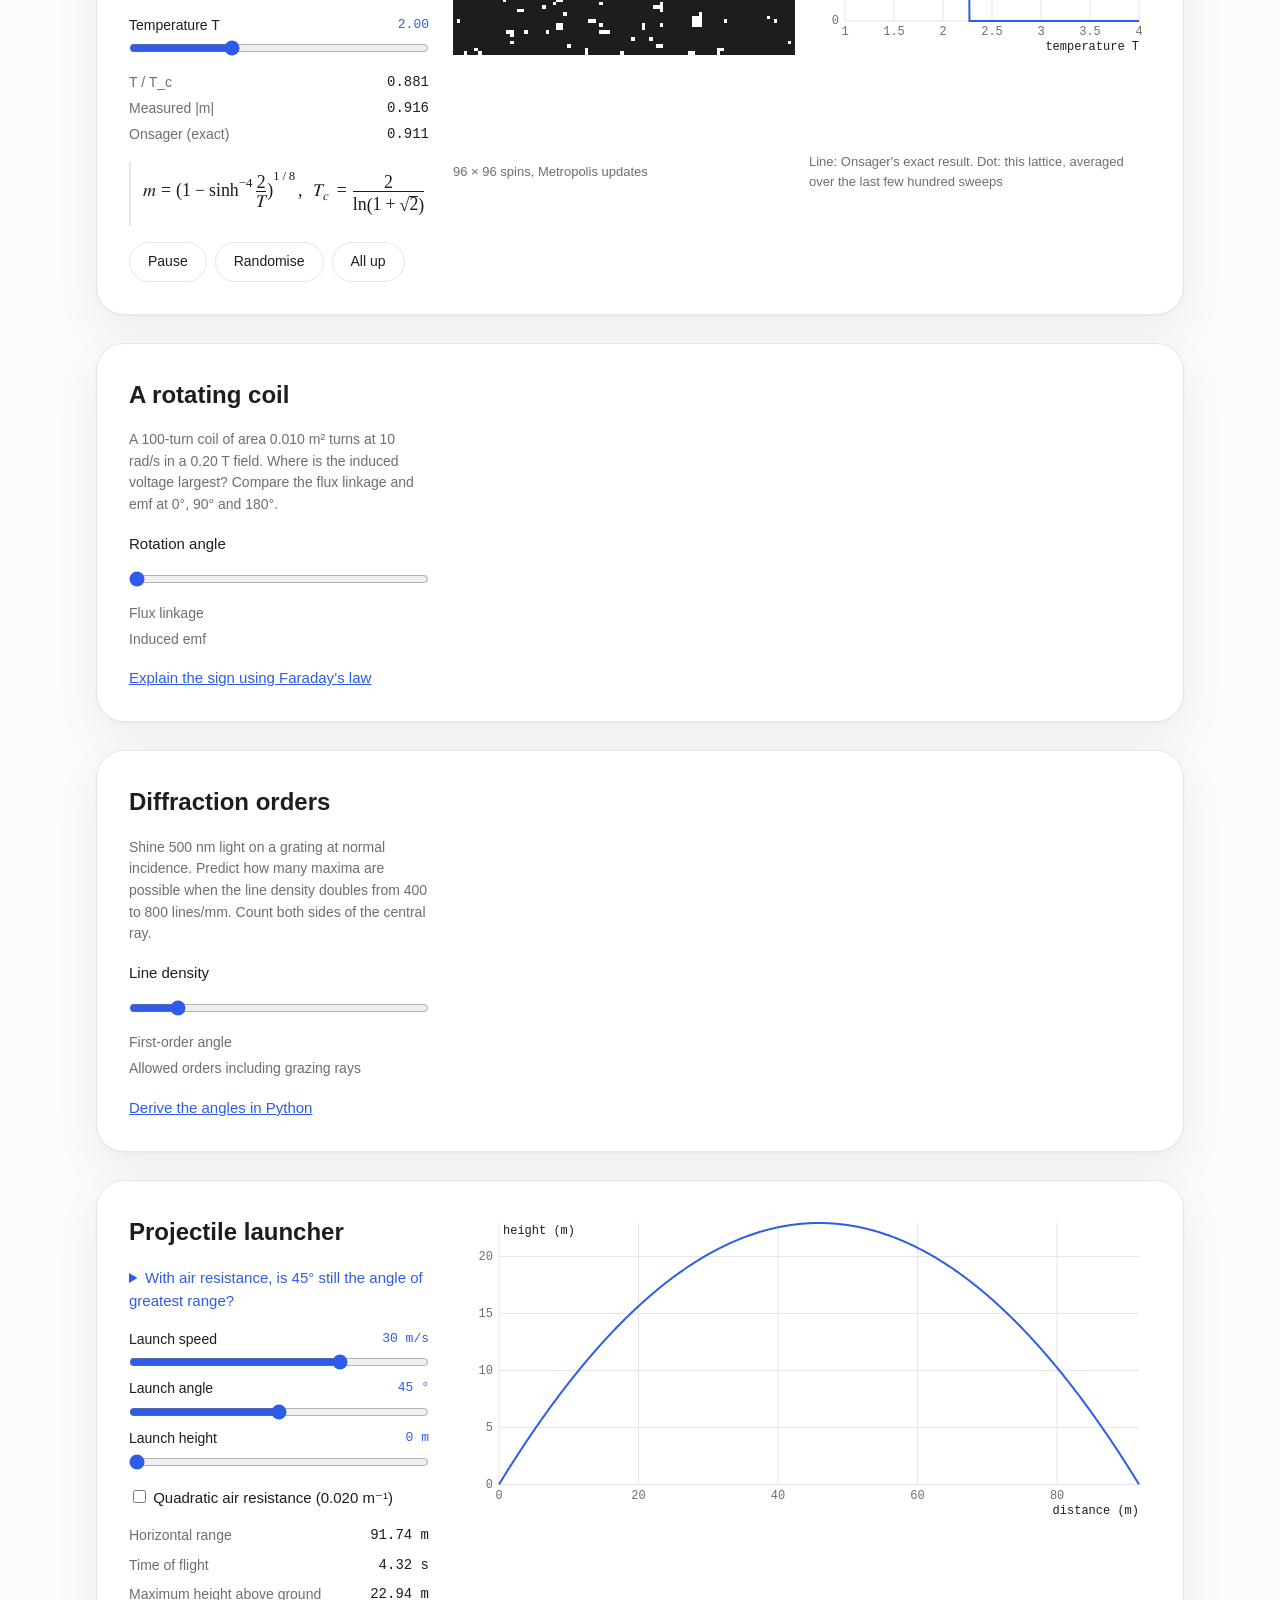
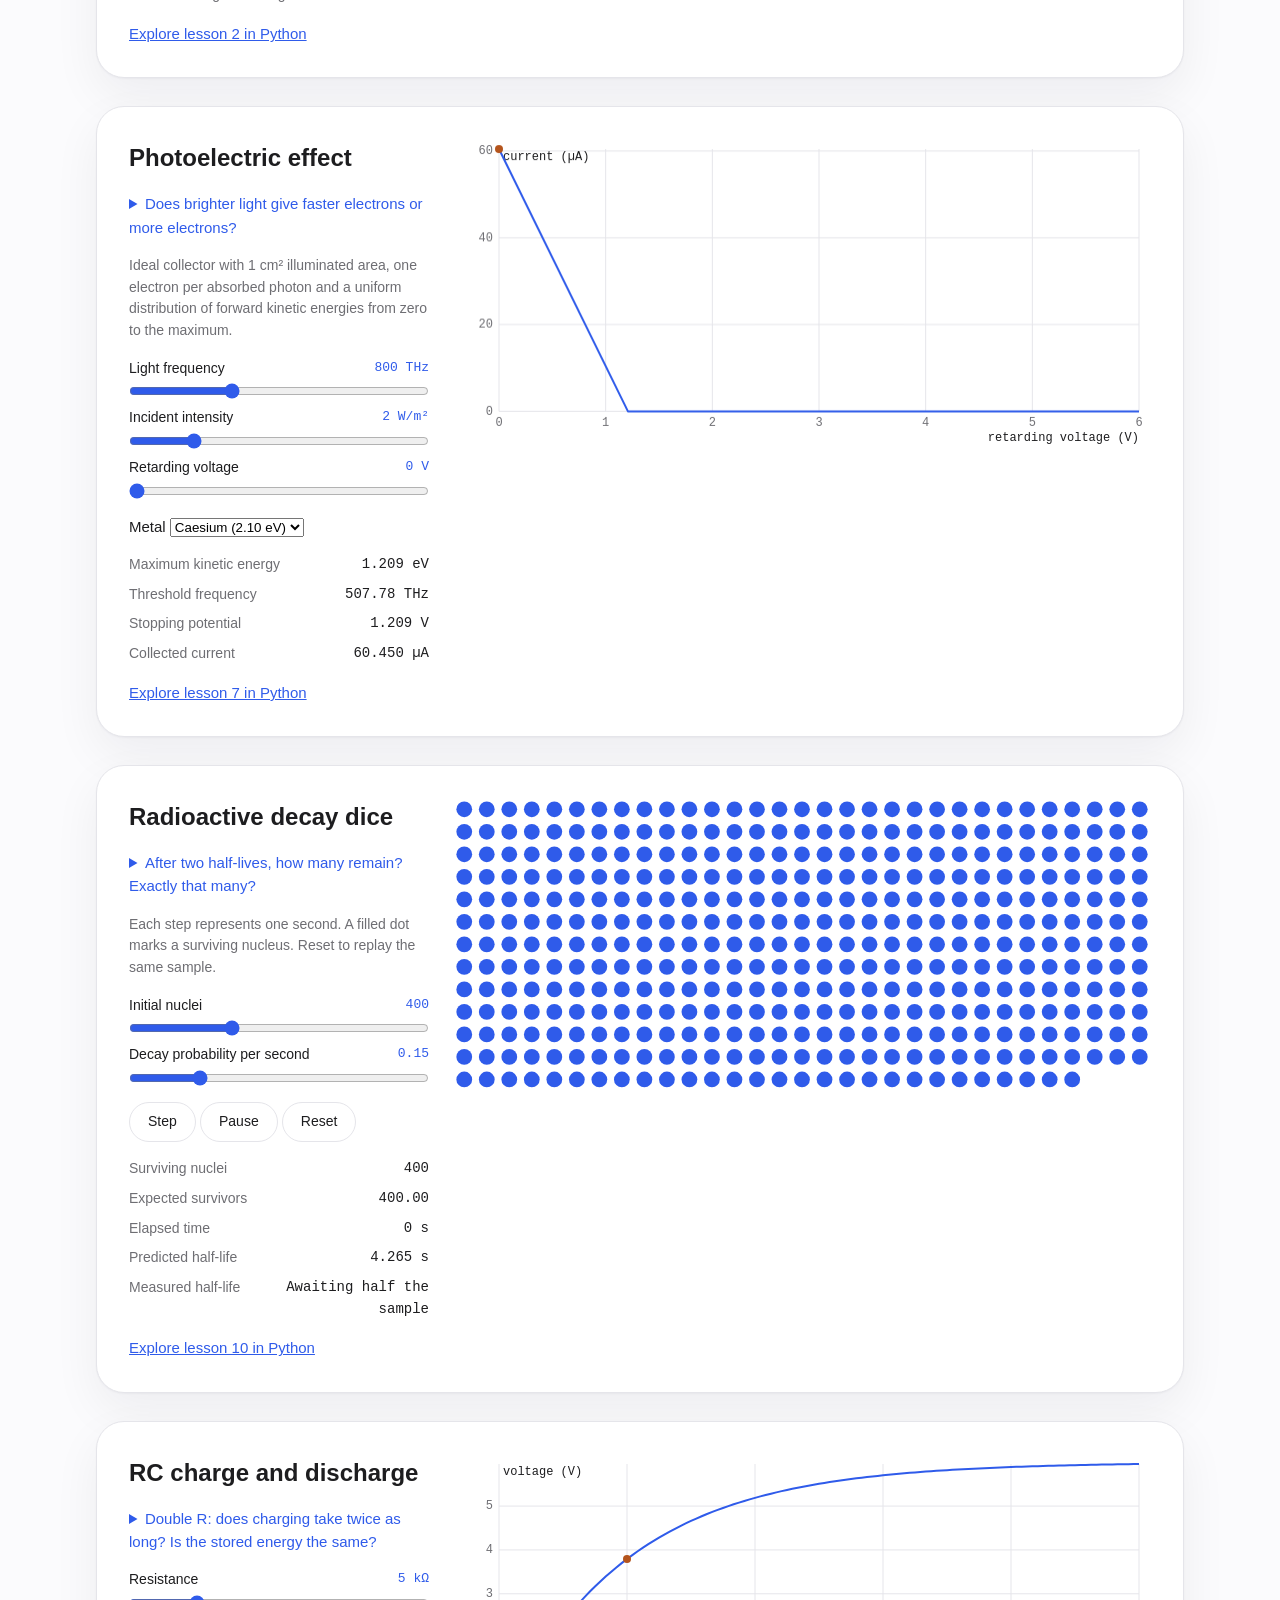
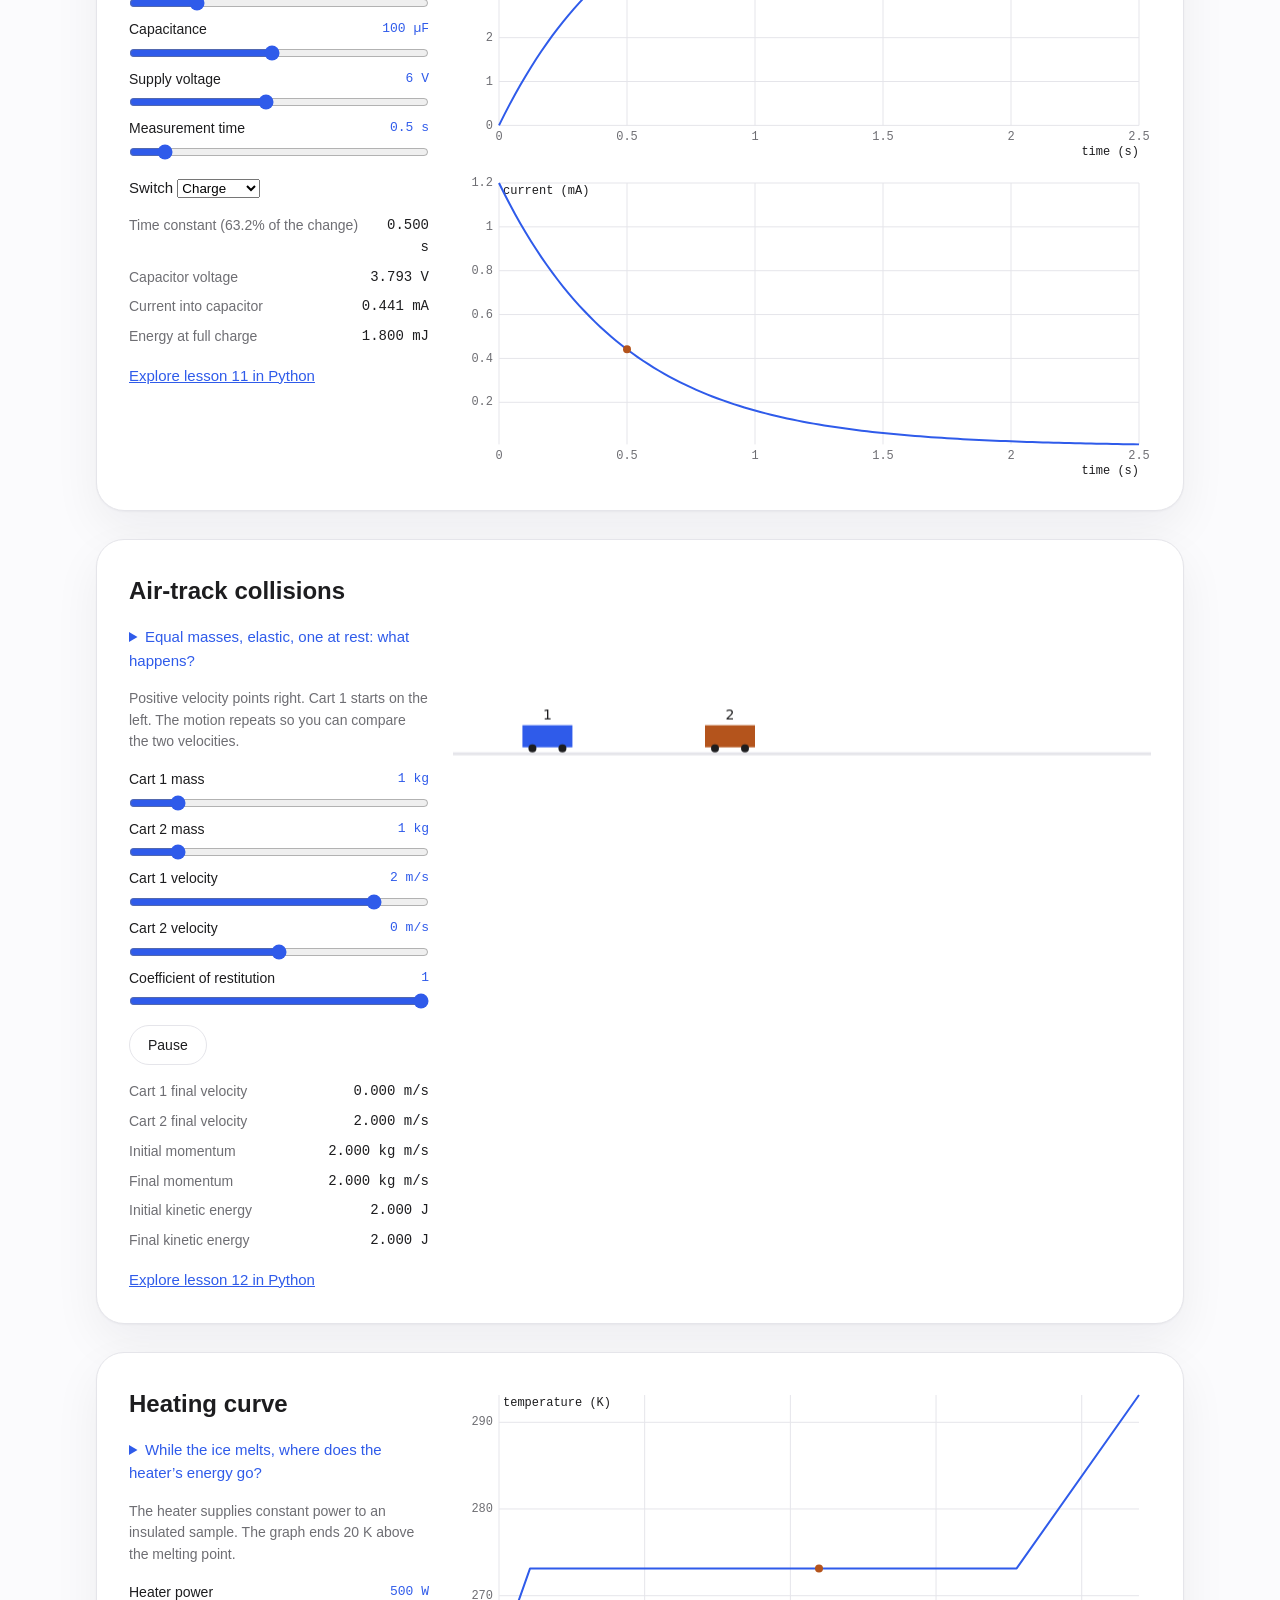
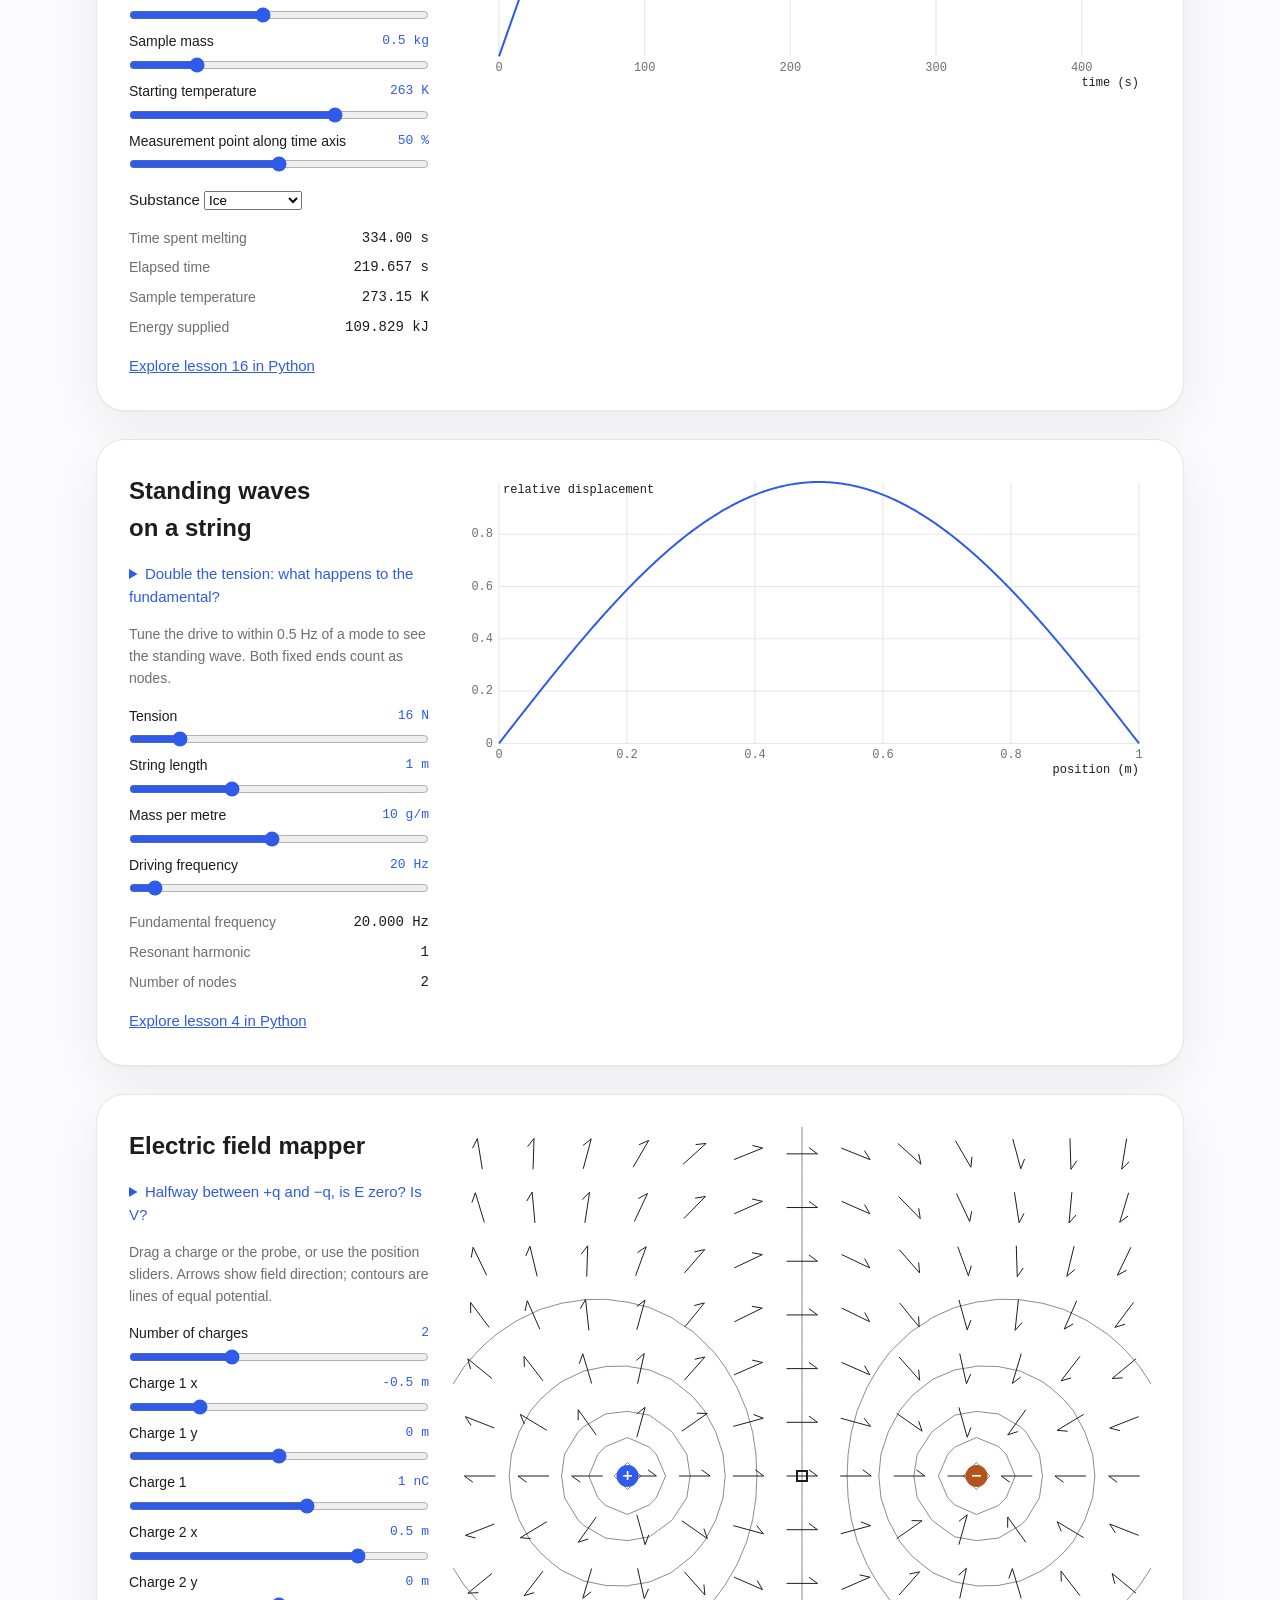
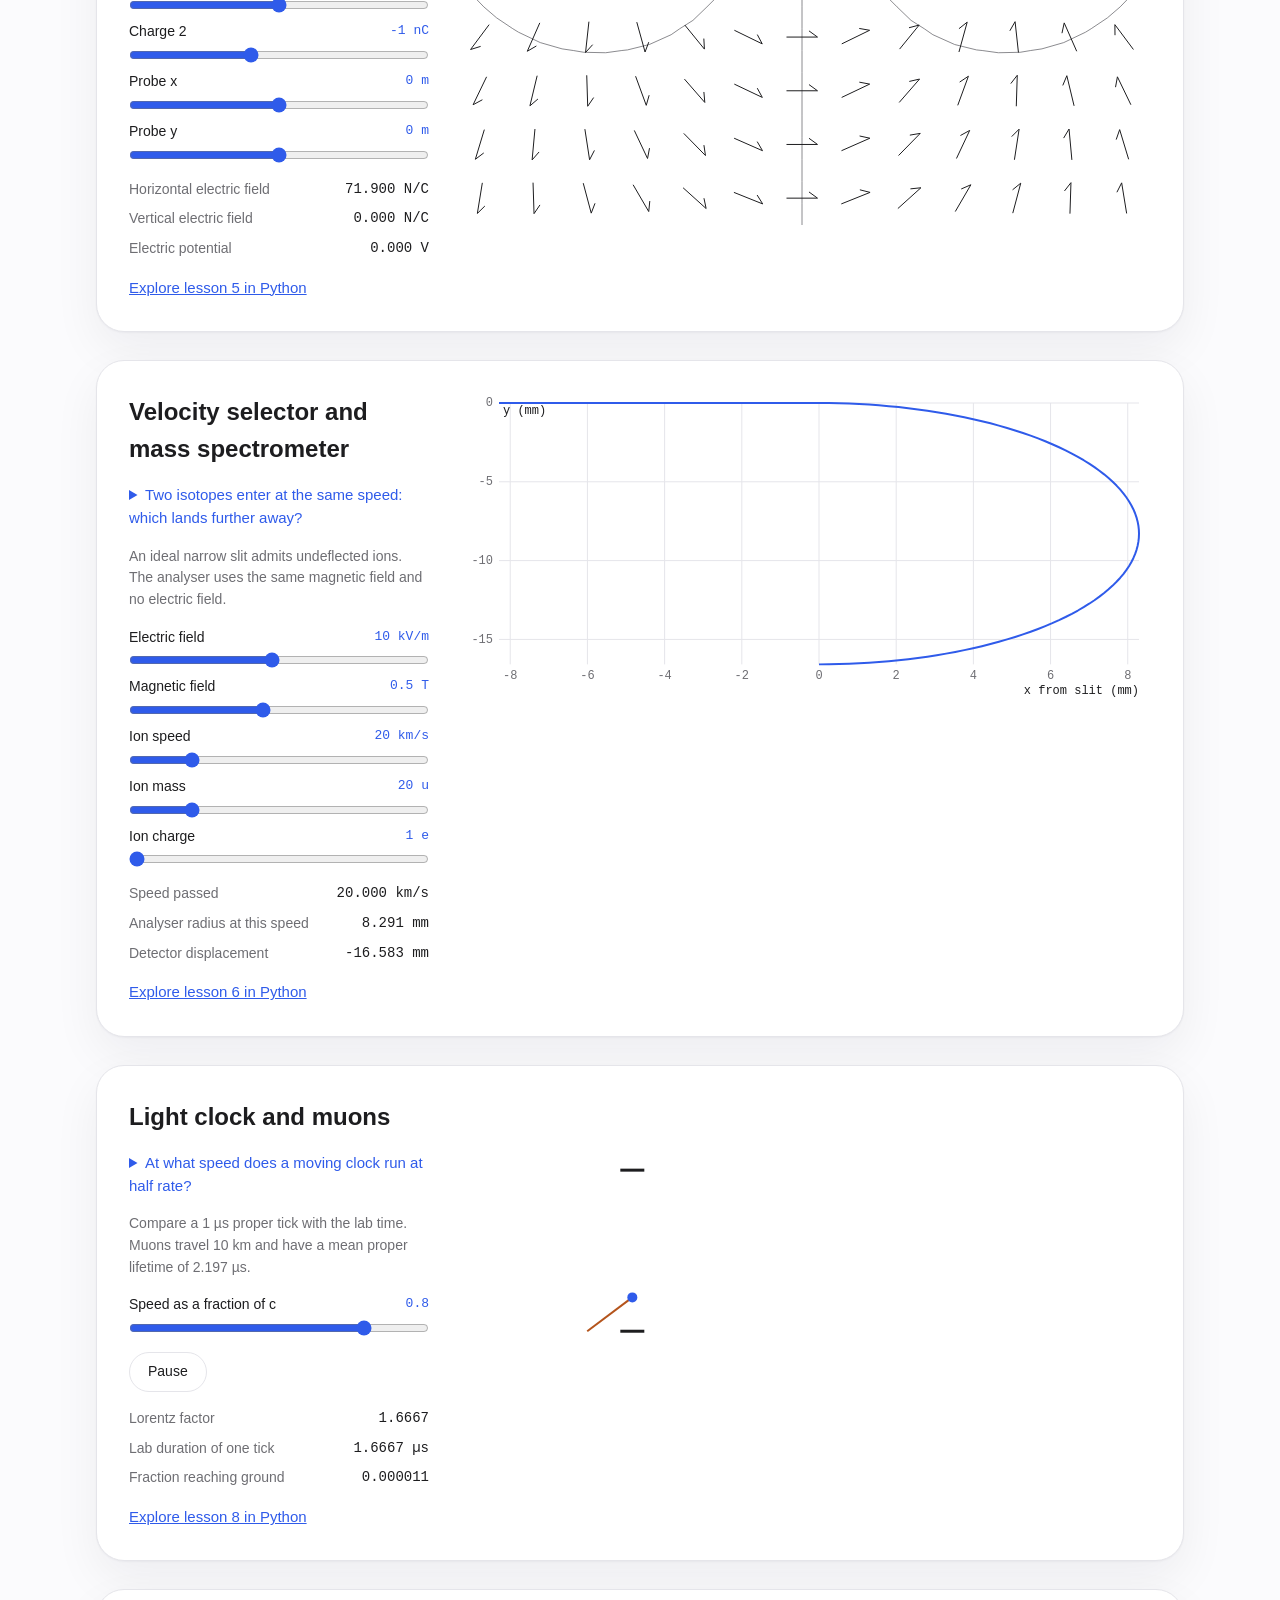
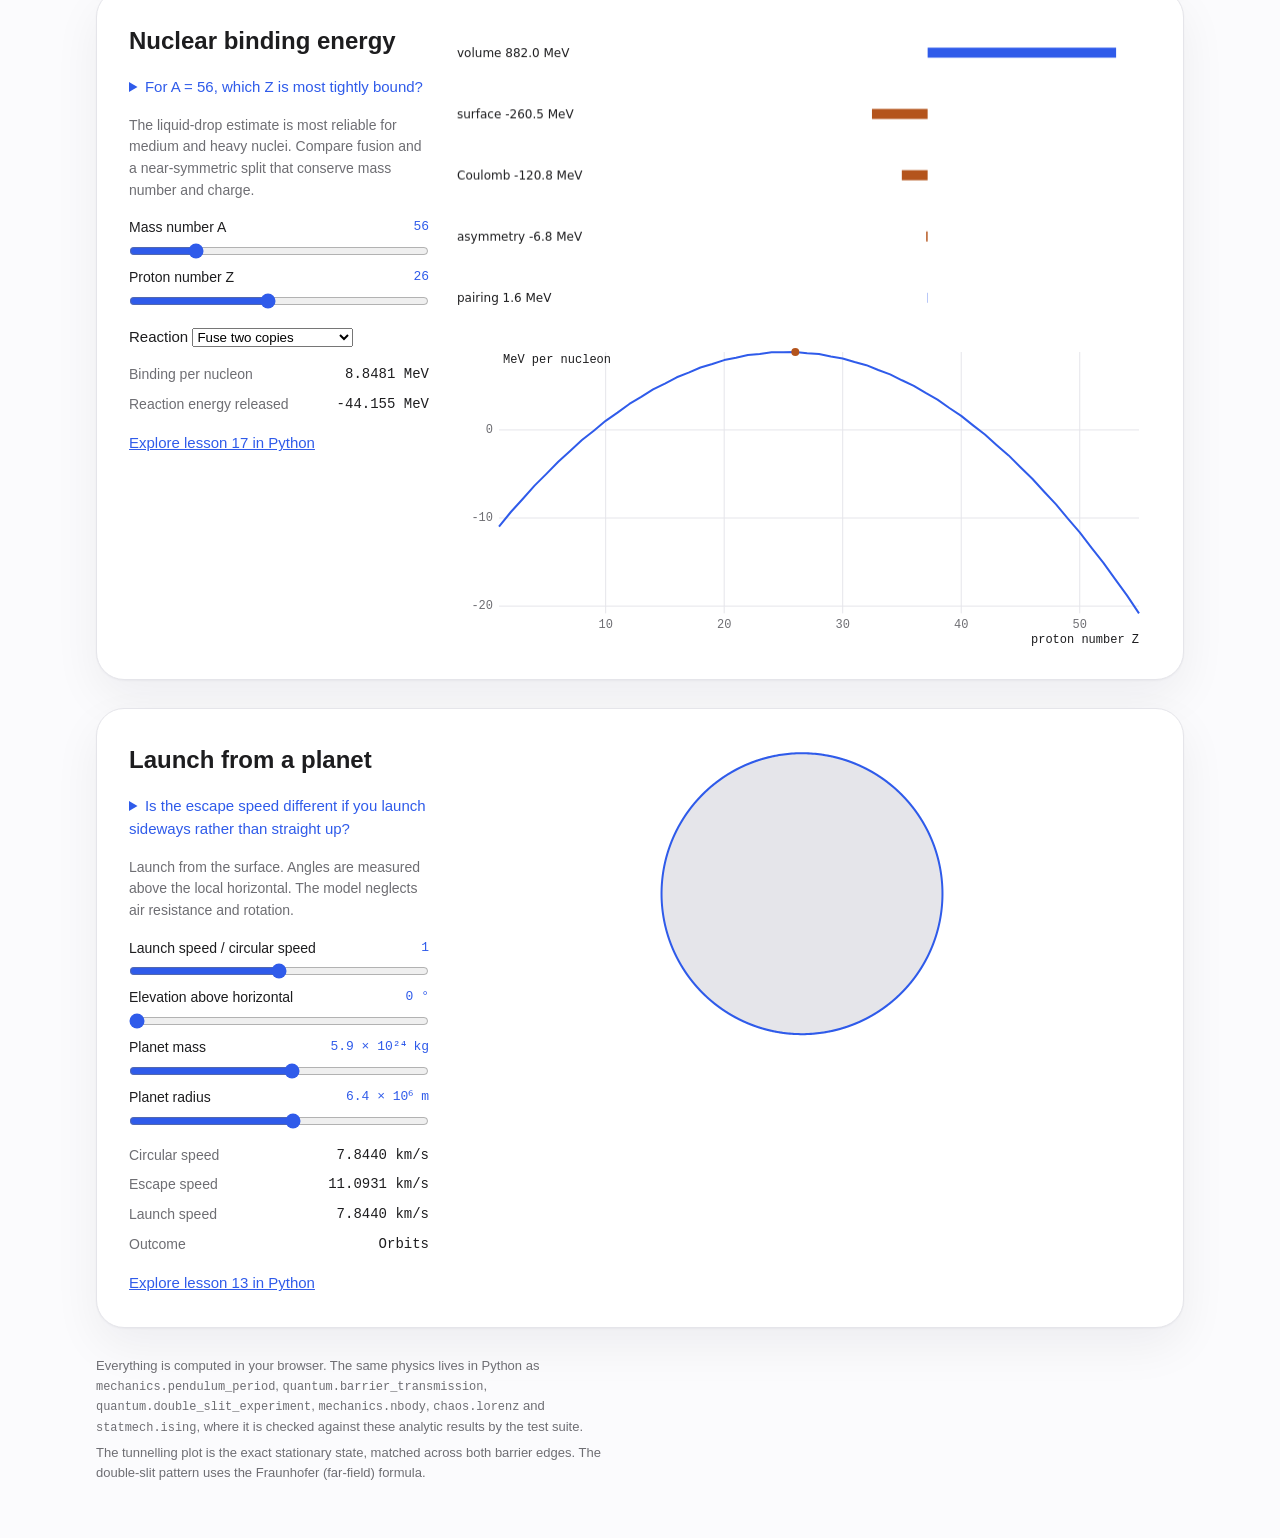
==== commit 0dbcc2e6: "Merge pull request #18 from StativeSh/codex/explorer-m2 M2: fields, waves, relativity and nuclear ph" ====
--- a/site_src/explorer/index.html
+++ b/site_src/explorer/index.html
@@ -49,7 +49,6 @@
       <li><a href="#double-slit">Young's double slit</a></li>
     </ul></div>
     <div><h2>Thermal physics</h2><ul>
-      <li><a href="#gas">Gas in a box</a></li>
       <li><a href="#heating">Heating curve</a></li>
       <li><a href="#ising">Ising model</a></li>
     </ul></div>
@@ -62,26 +61,6 @@
     <div><h2>Exponential change</h2><ul>
       <li><a href="#rc">RC charge and discharge</a></li>
       <li><a href="#decay">Radioactive decay dice</a></li>
-    </ul></div>
-    <div><h2>Required practicals</h2><ul>
-      <li><a href="#rp-searchcoil">Search coil angle</a></li>
-      <li><a href="#rp-boyle">Boyle’s law</a></li>
-      <li><a href="#rp-capacitor">Capacitor discharge</a></li>
-      <li><a href="#rp-emf">EMF and internal resistance</a></li>
-      <li><a href="#rp-resistivity">Resistivity of a wire</a></li>
-      <li><a href="#rp-melde">Stationary waves on a string</a></li>
-      <li><a href="#rp-spring">Mass–spring period</a></li>
-      <li><a href="#rp-freefall">Free fall with light gates</a></li>
-    </ul></div>
-    <div><h2>Beyond the specification</h2><ul>
-      <li><a href="#integrator-drift">Integrator energy drift</a></li>
-      <li><a href="#coherent-state">Coherent state in a harmonic well</a></li>
-      <li><a href="#double-pendulum">Two double pendulums</a></li>
-      <li><a href="#logistic">Logistic map and bifurcation</a></li>
-      <li><a href="#phase-portrait">Phase portraits</a></li>
-      <li><a href="#hydrogen">Hydrogen orbitals</a></li>
-      <li><a href="#bloch">Precession on the Bloch sphere</a></li>
-      <li><a href="#fourier">Build a Fourier series</a></li>
     </ul></div>
   </nav>
 
@@ -123,15 +102,6 @@
         <p class="legend">How much longer the real period is, at every amplitude</p>
       </div>
     </div>
-    <details class="extension" id="spring">
-      <summary>Driven mass–spring mode</summary>
-      <div class="side">
-        <div class="prediction"></div>
-        <div class="controls"></div>
-        <div class="results"></div>
-        <a href="../lessons/01_simple_harmonic_motion.html">Explore lesson 1 in Python</a>
-      </div>
-    </details>
   </section>
 
   <!-- ===================== Tunnelling ===================== -->
@@ -222,15 +192,6 @@
         <span class="key"><span class="swatch dash" style="border-color:var(--accent-2)"></span>single-slit envelope</span>
       </div>
     </div>
-    <details class="extension" id="photons">
-      <summary>Photon-by-photon mode</summary>
-      <div class="side">
-        <div class="prediction"></div>
-        <div class="controls"></div>
-        <div class="results"></div>
-        <a href="../lessons/07_wave_particle_duality.html">Explore lesson 7 in Python</a>
-      </div>
-    </details>
   </section>
 
   <!-- ===================== Kepler orbits ===================== -->
@@ -267,15 +228,6 @@
         <p class="legend">Every completed orbit adds a dot: they all sit on <math><mi>T</mi><mo>∝</mo><msup><mi>a</mi><mrow><mn>3</mn><mo>/</mo><mn>2</mn></mrow></msup></math></p>
       </div>
     </div>
-    <details class="extension" id="kepler-law">
-      <summary>Measure Kepler’s third law</summary>
-      <div class="side">
-        <div class="prediction"></div>
-        <div class="controls"></div>
-        <div class="results"></div>
-        <a href="../lessons/13_gravitational_fields.html">Explore lesson 13 in Python</a>
-      </div>
-    </details>
   </section>
 
   <!-- ===================== Lorenz ===================== -->
@@ -368,15 +320,6 @@
       <a href="../lessons/14_electromagnetic_induction.html">Explain the sign using Faraday’s law</a>
     </div>
     <div class="plots"><canvas class="c-plot" id="coil-plot" role="img" aria-label="Induced voltage against rotation angle with the selected point marked"></canvas></div>
-    <details class="extension" id="rod">
-      <summary>Braked rod on rails</summary>
-      <div class="side">
-        <div class="prediction"></div>
-        <div class="controls"></div>
-        <div class="results"></div>
-        <a href="../lessons/14_electromagnetic_induction.html">Explore lesson 14 in Python</a>
-      </div>
-    </details>
   </section>
   <section class="experiment" id="grating" aria-labelledby="grating-h">
     <div class="side">
@@ -388,15 +331,6 @@
       <a href="../lessons/15_diffraction_gratings_and_optics.html">Derive the angles in Python</a>
     </div>
     <div class="plots"><canvas class="c-plot" id="grating-plot" role="img" aria-label="Fan of allowed diffracted rays at normal incidence"></canvas></div>
-    <details class="extension" id="white">
-      <summary>White-light diffraction</summary>
-      <div class="side">
-        <div class="prediction"></div>
-        <div class="controls"></div>
-        <div class="results"></div>
-        <a href="../lessons/15_diffraction_gratings_and_optics.html">Explore lesson 15 in Python</a>
-      </div>
-    </details>
   </section>
   <section class="experiment" id="projectile" aria-labelledby="projectile-h">
     <div class="side">
@@ -571,251 +505,6 @@
     </div>
     <div class="plots experiment-figures">
       <canvas class="c-plot" id="launch-plot" role="img" aria-label="Flight path around the planet"></canvas>
-    </div>
-  </section>
-
-  <section class="experiment" id="gas" aria-labelledby="gas-h">
-    <div class="side">
-      <h2 id="gas-h">Gas in a box</h2>
-      <div class="prediction"></div>
-      <p>The piston sets the width of a 60 nm × 60 nm chamber. Changing a control prepares a fresh helium sample at the chosen temperature.</p>
-      <div class="controls"></div>
-      <button type="button" id="gas-play">Play</button> <button type="button" id="gas-sample">Measure 100 ps</button>
-      <div class="results"></div>
-      <a href="../lessons/09_ideal_gases_and_kinetic_theory.html">Explore lesson 9 in Python</a>
-    </div>
-    <div class="plots experiment-figures">
-      <canvas class="c-plot" id="gas-plot" role="img" aria-label="Projection of hard spheres and the piston"></canvas>
-      <canvas class="c-plot" id="gas-plot2" role="img" aria-label="Sampled speed histogram and Maxwell–Boltzmann density"></canvas>
-    </div>
-  </section>
-
-  <section class="experiment" id="rp-freefall" aria-labelledby="rp-freefall-h">
-    <div class="side">
-      <h2 id="rp-freefall-h">Free fall with light gates</h2>
-      <div class="prediction"></div>
-      <p>Release a ball from rest and time its fall from each height.</p>
-      <div class="controls"></div>
-      <div class="results"></div>
-      <a href="../lessons/02_projectile_motion.html">Explore lesson 2 in Python</a>
-    </div>
-    <div class="plots experiment-figures">
-      <canvas class="c-plot" id="rp-freefall-plot" role="img" aria-label="Recorded points and their fitted line"></canvas>
-    </div>
-  </section>
-
-  <section class="experiment" id="rp-spring" aria-labelledby="rp-spring-h">
-    <div class="side">
-      <h2 id="rp-spring-h">Mass–spring period</h2>
-      <div class="prediction"></div>
-      <p>Time one cycle for several hanging masses.</p>
-      <div class="controls"></div>
-      <div class="results"></div>
-      <a href="../lessons/01_simple_harmonic_motion.html">Explore lesson 1 in Python</a>
-    </div>
-    <div class="plots experiment-figures">
-      <canvas class="c-plot" id="rp-spring-plot" role="img" aria-label="Recorded points and their fitted line"></canvas>
-    </div>
-  </section>
-
-  <section class="experiment" id="rp-melde" aria-labelledby="rp-melde-h">
-    <div class="side">
-      <h2 id="rp-melde-h">Stationary waves on a string</h2>
-      <div class="prediction"></div>
-      <p>A 0.80 m string is driven at its fundamental resonance.</p>
-      <div class="controls"></div>
-      <div class="results"></div>
-      <a href="../lessons/04_stationary_waves.html">Explore lesson 4 in Python</a>
-    </div>
-    <div class="plots experiment-figures">
-      <canvas class="c-plot" id="rp-melde-plot" role="img" aria-label="Recorded points and their fitted line"></canvas>
-    </div>
-  </section>
-
-  <section class="experiment" id="rp-resistivity" aria-labelledby="rp-resistivity-h">
-    <div class="side">
-      <h2 id="rp-resistivity-h">Resistivity of a wire</h2>
-      <div class="prediction"></div>
-      <p>Measure resistance along a wire of cross-sectional area 0.50 mm², including the leads.</p>
-      <div class="controls"></div>
-      <div class="results"></div>
-      <a href="../lessons/11_capacitors.html">Explore lesson 11 in Python</a>
-    </div>
-    <div class="plots experiment-figures">
-      <canvas class="c-plot" id="rp-resistivity-plot" role="img" aria-label="Recorded points and their fitted line"></canvas>
-    </div>
-  </section>
-
-  <section class="experiment" id="rp-emf" aria-labelledby="rp-emf-h">
-    <div class="side">
-      <h2 id="rp-emf-h">EMF and internal resistance</h2>
-      <div class="prediction"></div>
-      <p>Vary the load current and measure the terminal voltage.</p>
-      <div class="controls"></div>
-      <div class="results"></div>
-      <a href="../lessons/11_capacitors.html">Explore lesson 11 in Python</a>
-    </div>
-    <div class="plots experiment-figures">
-      <canvas class="c-plot" id="rp-emf-plot" role="img" aria-label="Recorded points and their fitted line"></canvas>
-    </div>
-  </section>
-
-  <section class="experiment" id="rp-capacitor" aria-labelledby="rp-capacitor-h">
-    <div class="side">
-      <h2 id="rp-capacitor-h">Capacitor discharge</h2>
-      <div class="prediction"></div>
-      <p>A 5.0 V capacitor discharges through a 10 kΩ resistor.</p>
-      <div class="controls"></div>
-      <div class="results"></div>
-      <a href="../lessons/11_capacitors.html">Explore lesson 11 in Python</a>
-    </div>
-    <div class="plots experiment-figures">
-      <canvas class="c-plot" id="rp-capacitor-plot" role="img" aria-label="Recorded points and their fitted line"></canvas>
-    </div>
-  </section>
-
-  <section class="experiment" id="rp-boyle" aria-labelledby="rp-boyle-h">
-    <div class="side">
-      <h2 id="rp-boyle-h">Boyle’s law</h2>
-      <div class="prediction"></div>
-      <p>Compress a sealed gas at constant temperature and measure its absolute pressure.</p>
-      <div class="controls"></div>
-      <div class="results"></div>
-      <a href="../lessons/09_ideal_gases_and_kinetic_theory.html">Explore lesson 9 in Python</a>
-    </div>
-    <div class="plots experiment-figures">
-      <canvas class="c-plot" id="rp-boyle-plot" role="img" aria-label="Recorded points and their fitted line"></canvas>
-    </div>
-  </section>
-
-  <section class="experiment" id="rp-searchcoil" aria-labelledby="rp-searchcoil-h">
-    <div class="side">
-      <h2 id="rp-searchcoil-h">Search coil angle</h2>
-      <div class="prediction"></div>
-      <p>The field oscillates at 50 Hz. Measure the signed emf amplitude relative to the reference signal; θ is the angle between the field and the coil normal.</p>
-      <div class="controls"></div>
-      <div class="results"></div>
-      <a href="../lessons/14_electromagnetic_induction.html">Explore lesson 14 in Python</a>
-    </div>
-    <div class="plots experiment-figures">
-      <canvas class="c-plot" id="rp-searchcoil-plot" role="img" aria-label="Recorded points and their fitted line"></canvas>
-    </div>
-  </section>
-
-  <section class="experiment" id="fourier" aria-labelledby="fourier-h">
-    <div class="side">
-      <h2 id="fourier-h">Build a Fourier series</h2>
-      <div class="prediction"></div>
-      <p>Add odd harmonics to a square wave of height ±1. Overshoot is measured as a percentage of the jump.</p>
-      <div class="controls"></div>
-      <div class="results"></div>
-      <a href="../lessons/04_stationary_waves.html">Explore lesson 4 in Python</a>
-    </div>
-    <div class="plots experiment-figures">
-      <canvas class="c-plot" id="fourier-plot" role="img" aria-label="Square wave and its truncated Fourier series"></canvas>
-    </div>
-  </section>
-
-  <section class="experiment" id="bloch" aria-labelledby="bloch-h">
-    <div class="side">
-      <h2 id="bloch-h">Precession on the Bloch sphere</h2>
-      <div class="prediction"></div>
-      <p>A spin initially points in the xz plane. A constant field along z gives the Hamiltonian ℏωσz/2.</p>
-      <div class="controls"></div>
-      <button type="button" id="bloch-play">Play</button>
-      <div class="results"></div>
-      <a href="../lessons/07_wave_particle_duality.html">Explore lesson 7 in Python</a>
-    </div>
-    <div class="plots experiment-figures">
-      <canvas class="c-plot" id="bloch-plot" role="img" aria-label="Projected Bloch sphere with the spin vector and precession circle"></canvas>
-    </div>
-  </section>
-
-  <section class="experiment" id="hydrogen" aria-labelledby="hydrogen-h">
-    <div class="side">
-      <h2 id="hydrogen-h">Hydrogen orbitals</h2>
-      <div class="prediction"></div>
-      <p>Choose quantum numbers and sample the density in a plane through the nucleus. Lengths are in Bohr radii.</p>
-      <div class="controls"></div>
-      <div class="results"></div>
-      <a href="../lessons/07_wave_particle_duality.html">Explore lesson 7 in Python</a>
-    </div>
-    <div class="plots experiment-figures">
-      <canvas class="c-plot" id="hydrogen-plot" role="img" aria-label="Hydrogen probability density in the xz plane with a marked probe"></canvas>
-    </div>
-  </section>
-
-  <section class="experiment" id="phase-portrait" aria-labelledby="phase-portrait-h">
-    <div class="side">
-      <h2 id="phase-portrait-h">Phase portraits</h2>
-      <div class="prediction"></div>
-      <p>Explore dx/dt = y and dy/dt = −kx − by in dimensionless units. Arrows indicate the local direction of motion.</p>
-      <div class="controls"></div>
-      <div class="results"></div>
-      <a href="../lessons/01_simple_harmonic_motion.html">Explore lesson 1 in Python</a>
-    </div>
-    <div class="plots experiment-figures">
-      <canvas class="c-plot" id="phase-portrait-plot" role="img" aria-label="Direction field and trajectories of a linear dynamical system"></canvas>
-    </div>
-  </section>
-
-  <section class="experiment" id="logistic" aria-labelledby="logistic-h">
-    <div class="side">
-      <h2 id="logistic-h">Logistic map and bifurcation</h2>
-      <div class="prediction"></div>
-      <p>Iterate x → rx(1 − x) for a population fraction. The bifurcation diagram discards the first 500 iterations.</p>
-      <div class="controls"></div>
-      <div class="results"></div>
-      <a href="../lessons/10_radioactive_decay.html">Explore lesson 10 in Python</a>
-    </div>
-    <div class="plots experiment-figures">
-      <canvas class="c-plot" id="logistic-plot" role="img" aria-label="Population fraction over successive iterations"></canvas>
-      <canvas class="c-plot" id="logistic-plot2" role="img" aria-label="Attracting populations against growth parameter"></canvas>
-    </div>
-  </section>
-
-  <section class="experiment" id="double-pendulum" aria-labelledby="double-pendulum-h">
-    <div class="side">
-      <h2 id="double-pendulum-h">Two double pendulums</h2>
-      <div class="prediction"></div>
-      <p>Both systems have 1 m rods, 1 kg bobs and start from rest. Only the starting angle of the second lower rod differs.</p>
-      <div class="controls"></div>
-      <button type="button" id="double-pendulum-play">Play</button>
-      <div class="results"></div>
-      <a href="../lessons/01_simple_harmonic_motion.html">Explore lesson 1 in Python</a>
-    </div>
-    <div class="plots experiment-figures">
-      <canvas class="c-plot" id="double-pendulum-plot" role="img" aria-label="Pair of double pendulums with separate pivots and trails"></canvas>
-    </div>
-  </section>
-
-  <section class="experiment" id="coherent-state" aria-labelledby="coherent-state-h">
-    <div class="side">
-      <h2 id="coherent-state-h">Coherent state in a harmonic well</h2>
-      <div class="prediction"></div>
-      <p>Use natural units ℏ = m = 1. Vary the initial complex amplitude and inspect the packet at different times.</p>
-      <div class="controls"></div>
-      <button type="button" id="coherent-state-play">Play</button>
-      <div class="results"></div>
-      <a href="../lessons/07_wave_particle_duality.html">Explore lesson 7 in Python</a>
-    </div>
-    <div class="plots experiment-figures">
-      <canvas class="c-plot" id="coherent-state-plot" role="img" aria-label="Position probability density and its harmonic potential"></canvas>
-      <canvas class="c-plot" id="coherent-state-plot2" role="img" aria-label="Harmonic potential and the packet’s mean energy"></canvas>
-    </div>
-  </section>
-
-  <section class="experiment" id="integrator-drift" aria-labelledby="integrator-drift-h">
-    <div class="side">
-      <h2 id="integrator-drift-h">Integrator energy drift</h2>
-      <div class="prediction"></div>
-      <p>Integrate a unit-mass harmonic oscillator from x = 1, v = 0 using the same time step for all three methods. The graph shows Euler in rust, RK4 dashed and Verlet in the text colour.</p>
-      <div class="controls"></div>
-      <div class="results"></div>
-      <a href="../lessons/01_simple_harmonic_motion.html">Explore lesson 1 in Python</a>
-    </div>
-    <div class="plots experiment-figures">
-      <canvas class="c-plot" id="integrator-drift-plot" role="img" aria-label="Relative energy errors for Euler, RK4 and velocity Verlet"></canvas>
     </div>
   </section>
 
@@ -846,22 +535,5 @@
 <script type="module" src="./exp-lightclock.js"></script>
 <script type="module" src="./exp-binding.js"></script>
 <script type="module" src="./exp-launch.js"></script>
-<script type="module" src="./exp-gas.js"></script>
-<script type="module" src="./exp-rp-freefall.js"></script>
-<script type="module" src="./exp-rp-spring.js"></script>
-<script type="module" src="./exp-rp-melde.js"></script>
-<script type="module" src="./exp-rp-resistivity.js"></script>
-<script type="module" src="./exp-rp-emf.js"></script>
-<script type="module" src="./exp-rp-capacitor.js"></script>
-<script type="module" src="./exp-rp-boyle.js"></script>
-<script type="module" src="./exp-rp-searchcoil.js"></script>
-<script type="module" src="./exp-fourier.js"></script>
-<script type="module" src="./exp-bloch.js"></script>
-<script type="module" src="./exp-hydrogen.js"></script>
-<script type="module" src="./exp-phase-portrait.js"></script>
-<script type="module" src="./exp-logistic.js"></script>
-<script type="module" src="./exp-double-pendulum.js"></script>
-<script type="module" src="./exp-coherent-state.js"></script>
-<script type="module" src="./exp-integrator-drift.js"></script>
 </body>
 </html>
--- a/site_src/explorer/style.css
+++ b/site_src/explorer/style.css
@@ -122,7 +122,7 @@
 [hidden] { display: none !important; }
 
 .glassbar { display: flex; flex-wrap: wrap; align-items: center; justify-content: space-between; gap: 8px 16px; padding: 10px 22px; border-radius: 980px; margin-bottom: 18px;
-  background: color-mix(in srgb, var(--panel) 55%, transparent);
+  background: color-mix(in srgb, var(--panel) 55%, transparent); -webkit-backdrop-filter: blur(22px) saturate(185%); backdrop-filter: blur(22px) saturate(185%);
   box-shadow: inset 0 1px 1px rgba(255,255,255,0.6), 0 10px 36px rgba(17,24,39,0.10); border: 1px solid color-mix(in srgb, var(--fg) 8%, transparent); }
 .glassbar .brand { font-family: var(--font-display); font-weight: 600; color: var(--fg); text-decoration: none; min-height: 44px; display: inline-flex; align-items: center; }
 .glassbar .brand:hover { color: var(--accent); }
@@ -136,16 +136,3 @@
 .prediction summary { cursor: pointer; color: var(--accent); }
 .experiment-figures { align-content: start; }
 #efield-plot { touch-action: none; aspect-ratio: 1; }
-
-.extension { grid-column: 1 / -1; border-top: 1px solid var(--grid); padding-top: 12px; min-width: 0; }
-.extension > summary { cursor: pointer; font-weight: 600; }
-.extension[open] .side { margin-block: 12px; max-width: 45ch; }
-.extension canvas { max-width: 700px; }
-
-/* A live readout or canvas resize only needs layout within its own experiment. */
-.experiment { contain: layout; }
-.experiment-figures table { width: 100%; border-collapse: collapse; font-variant-numeric: tabular-nums; }
-.experiment-figures th, .experiment-figures td { padding: 4px; border-bottom: 1px solid var(--grid); text-align: right; overflow-wrap: anywhere; }
-
-/* Composite running experiments independently of the surrounding static page. */
-.experiment.animating { transform: translateZ(0); }
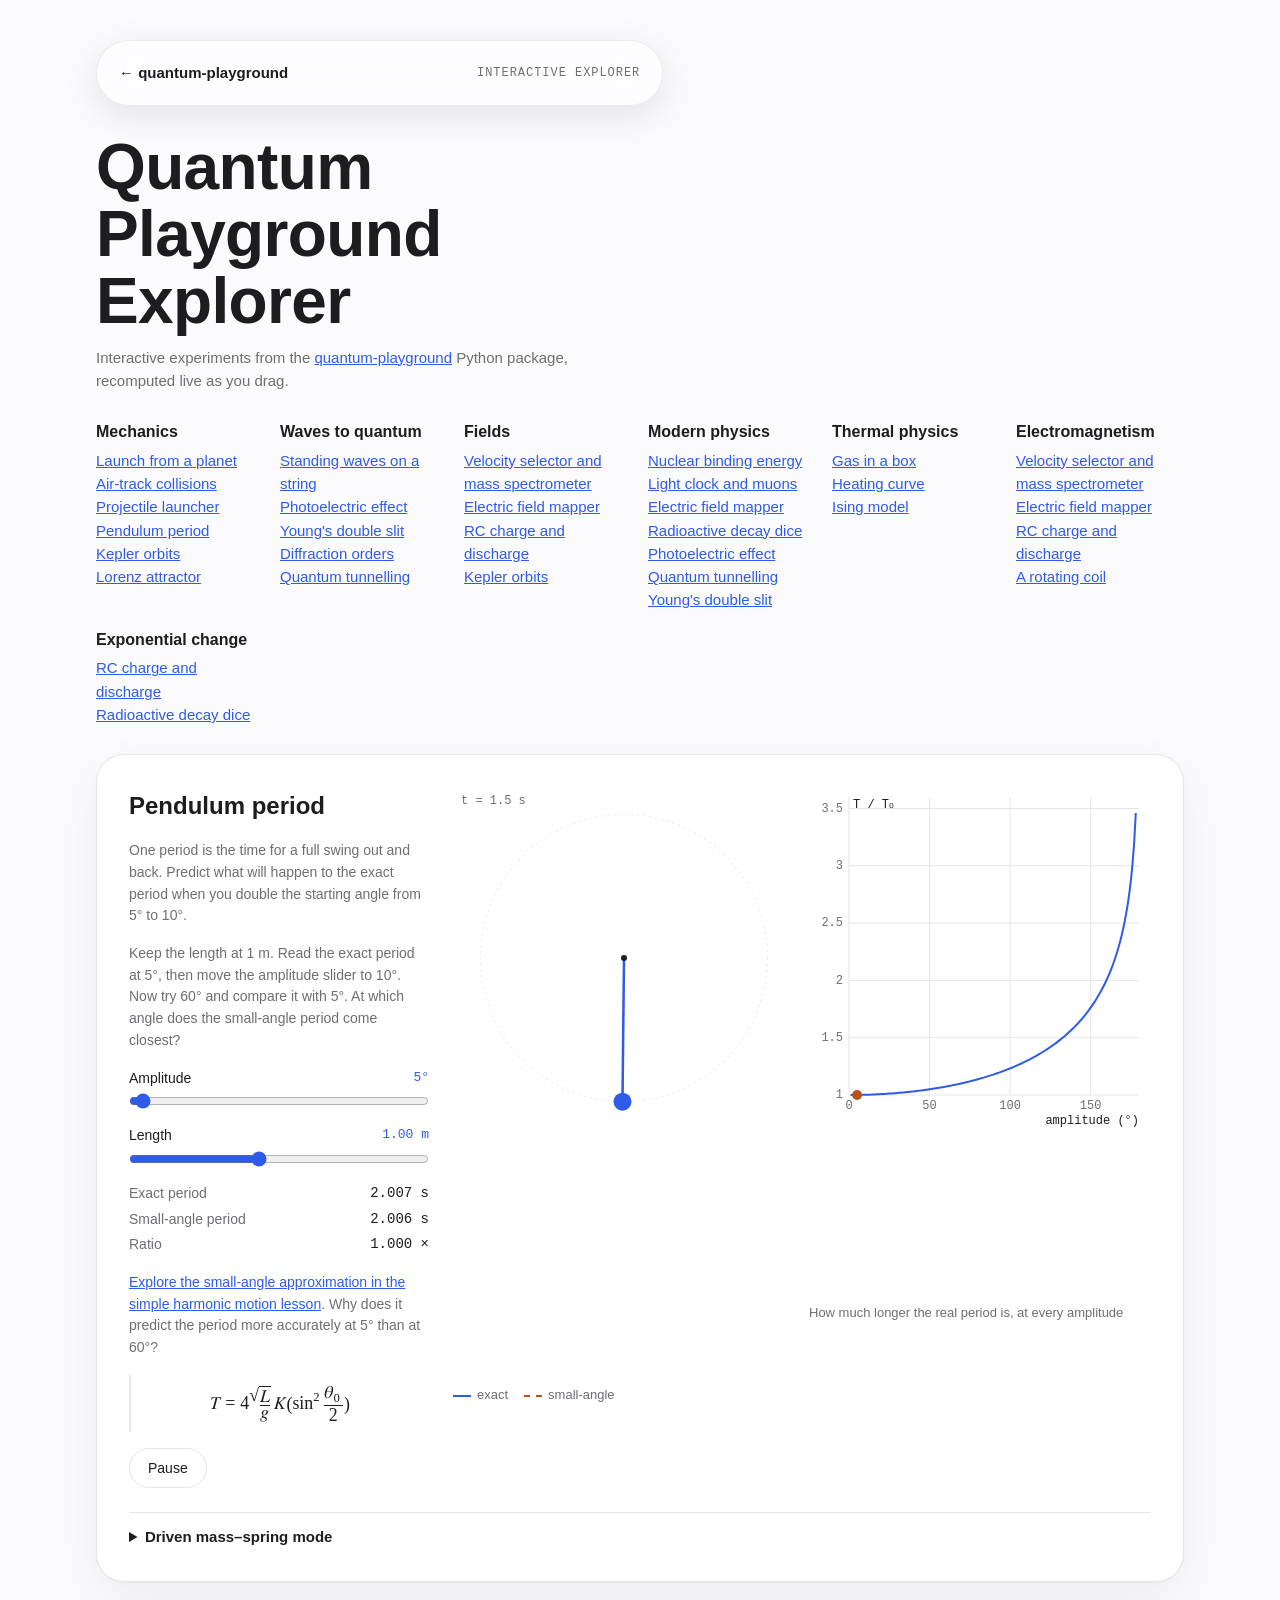
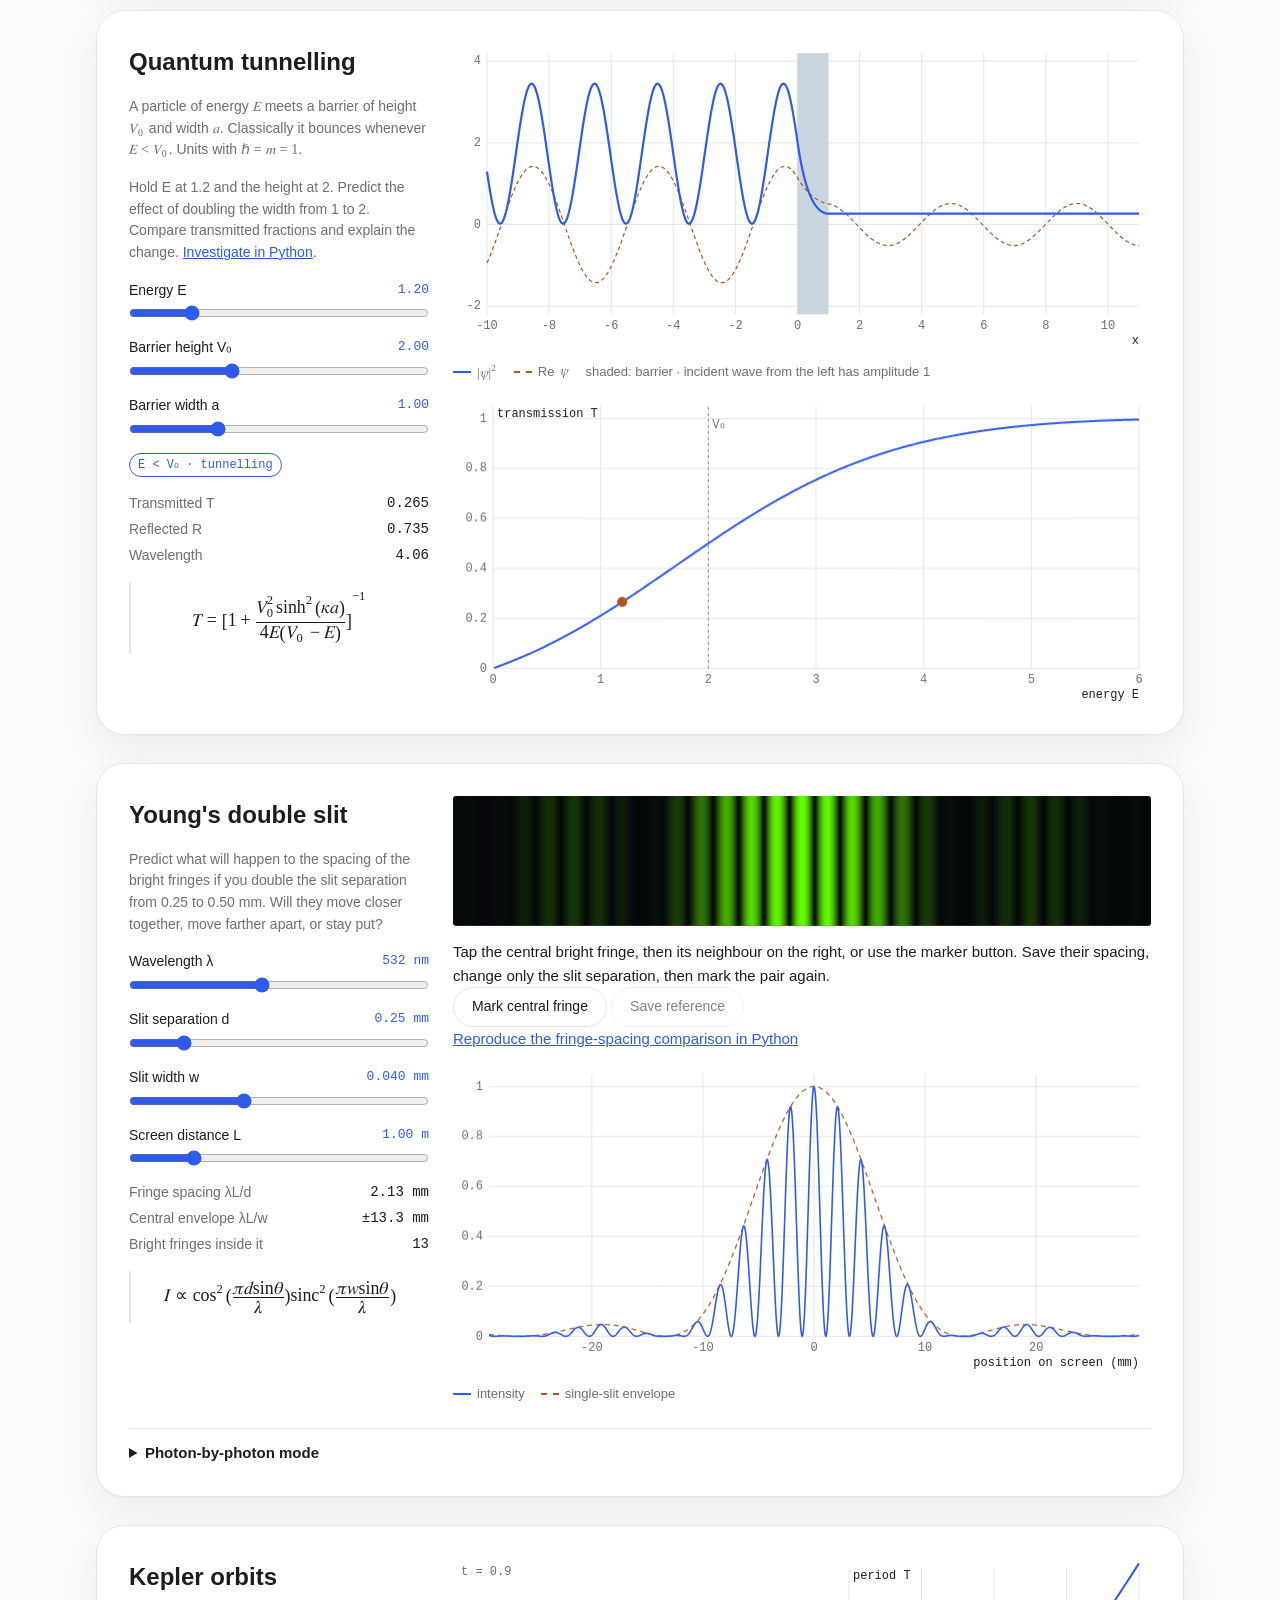
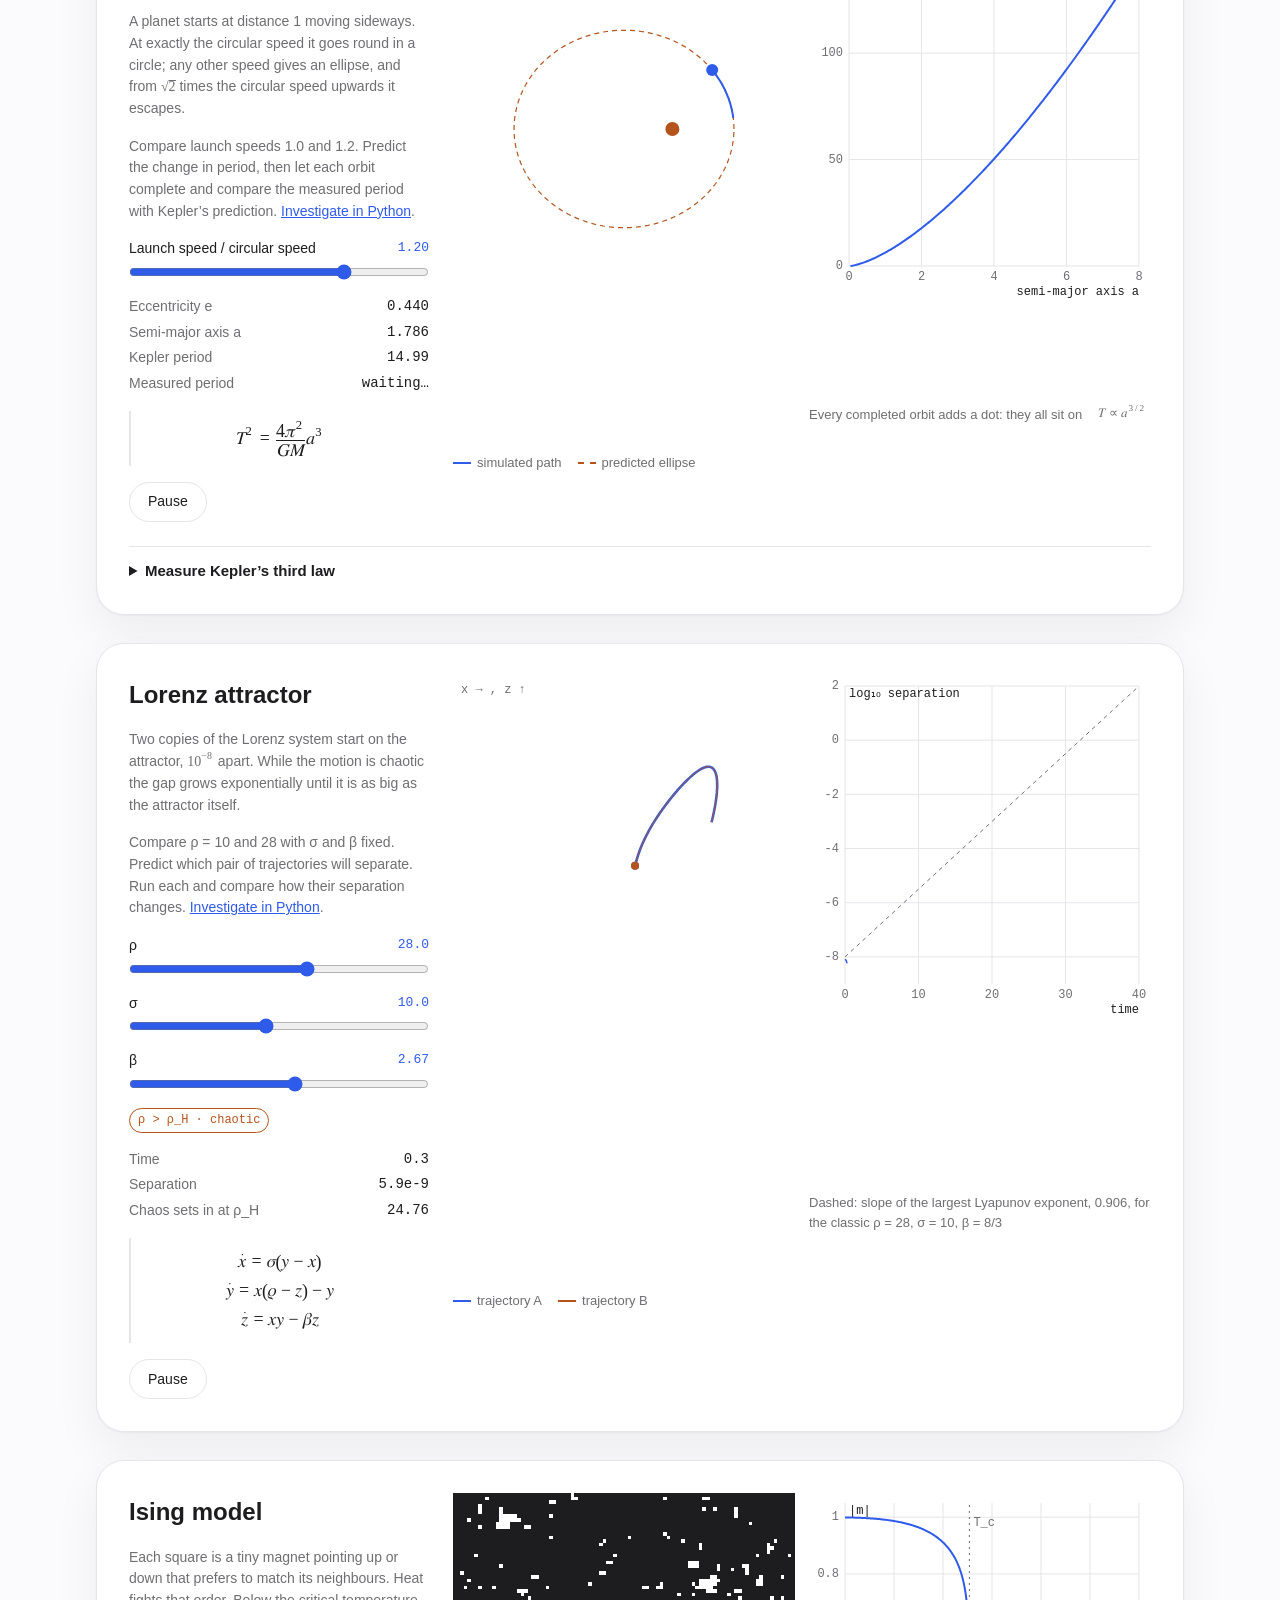
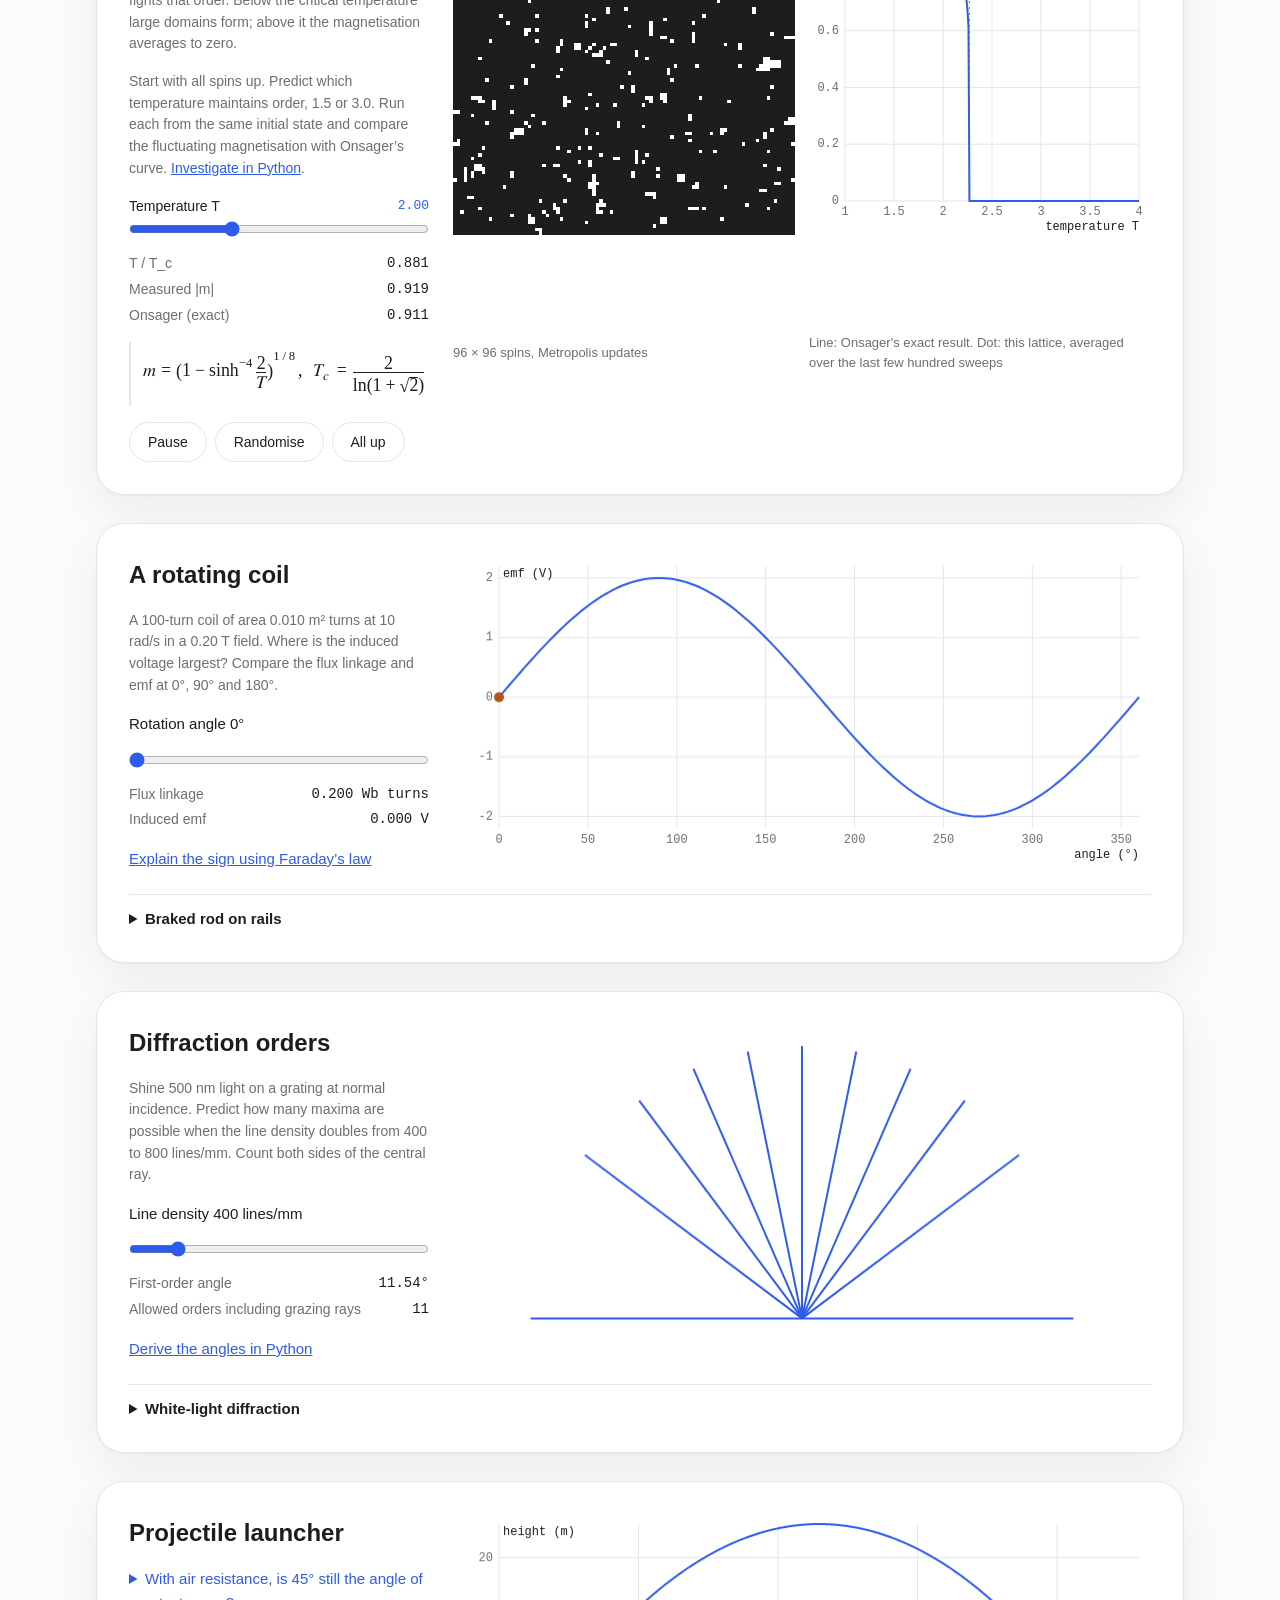
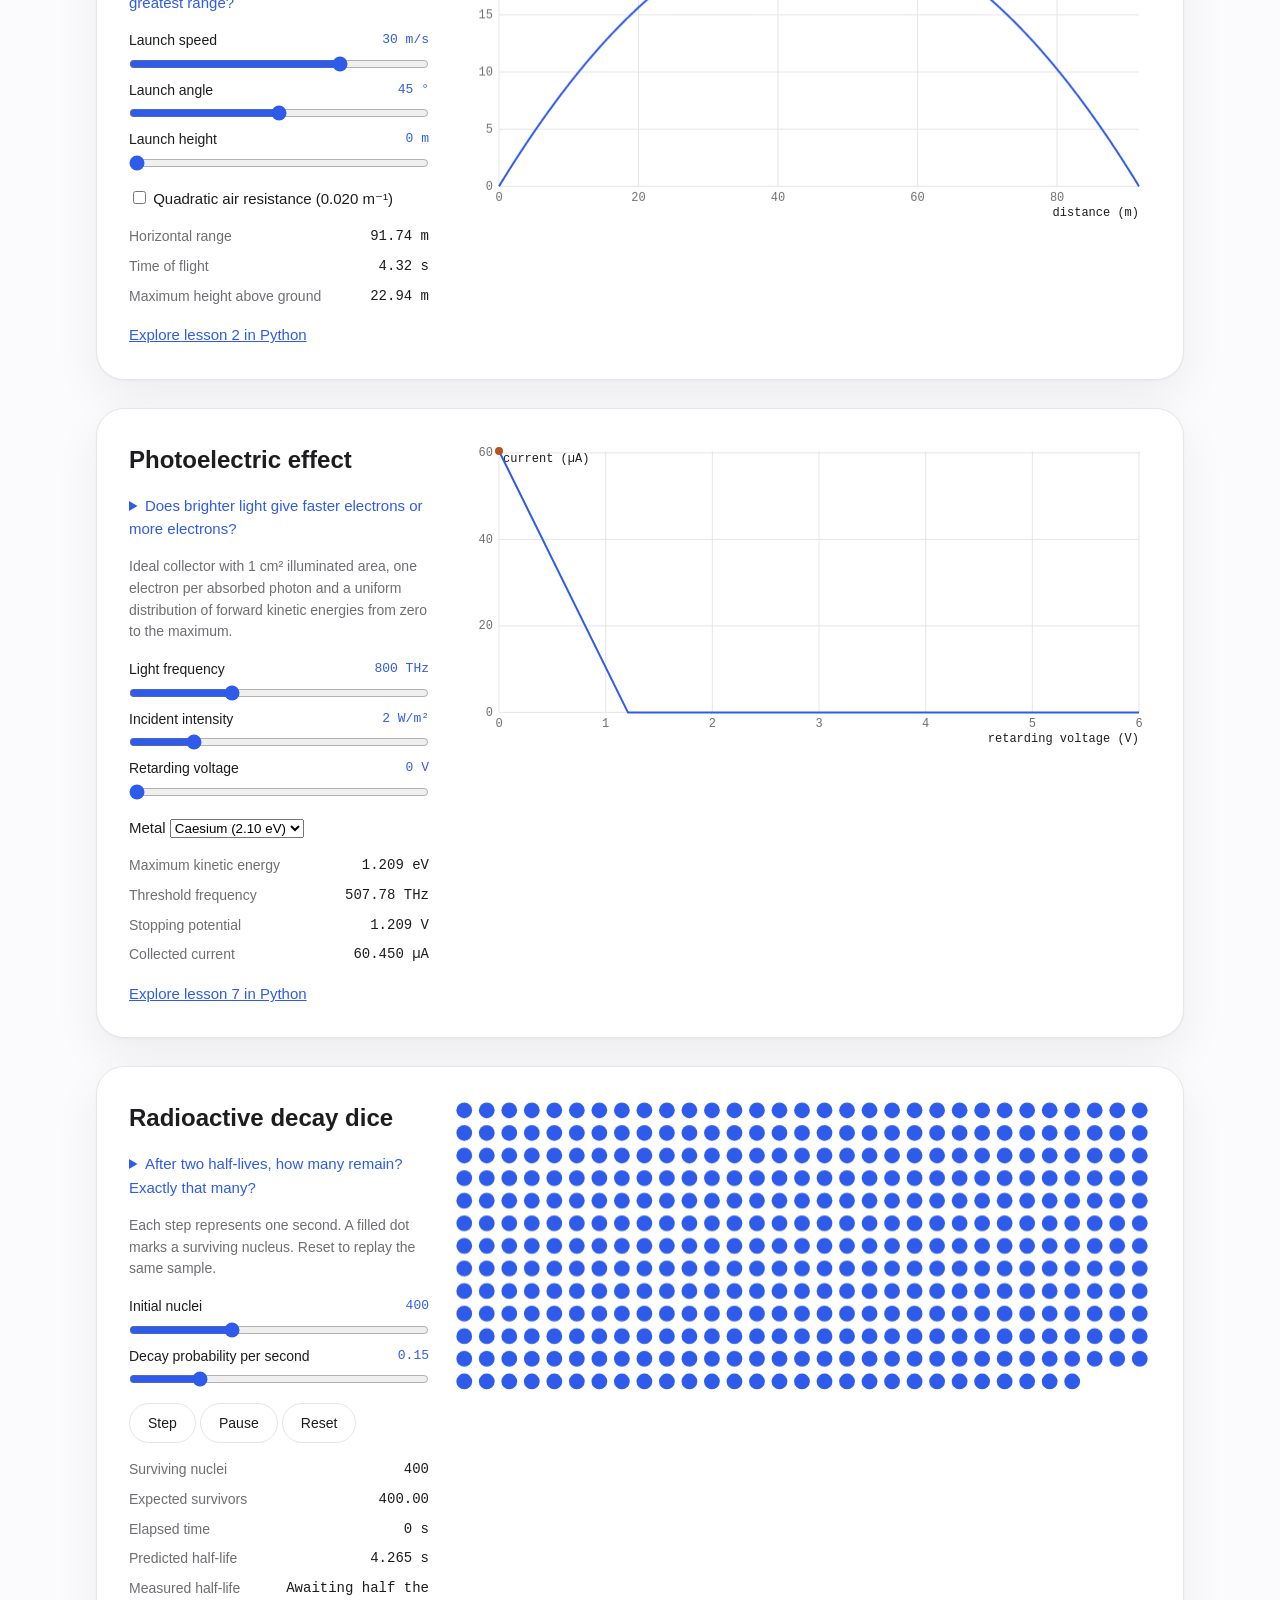
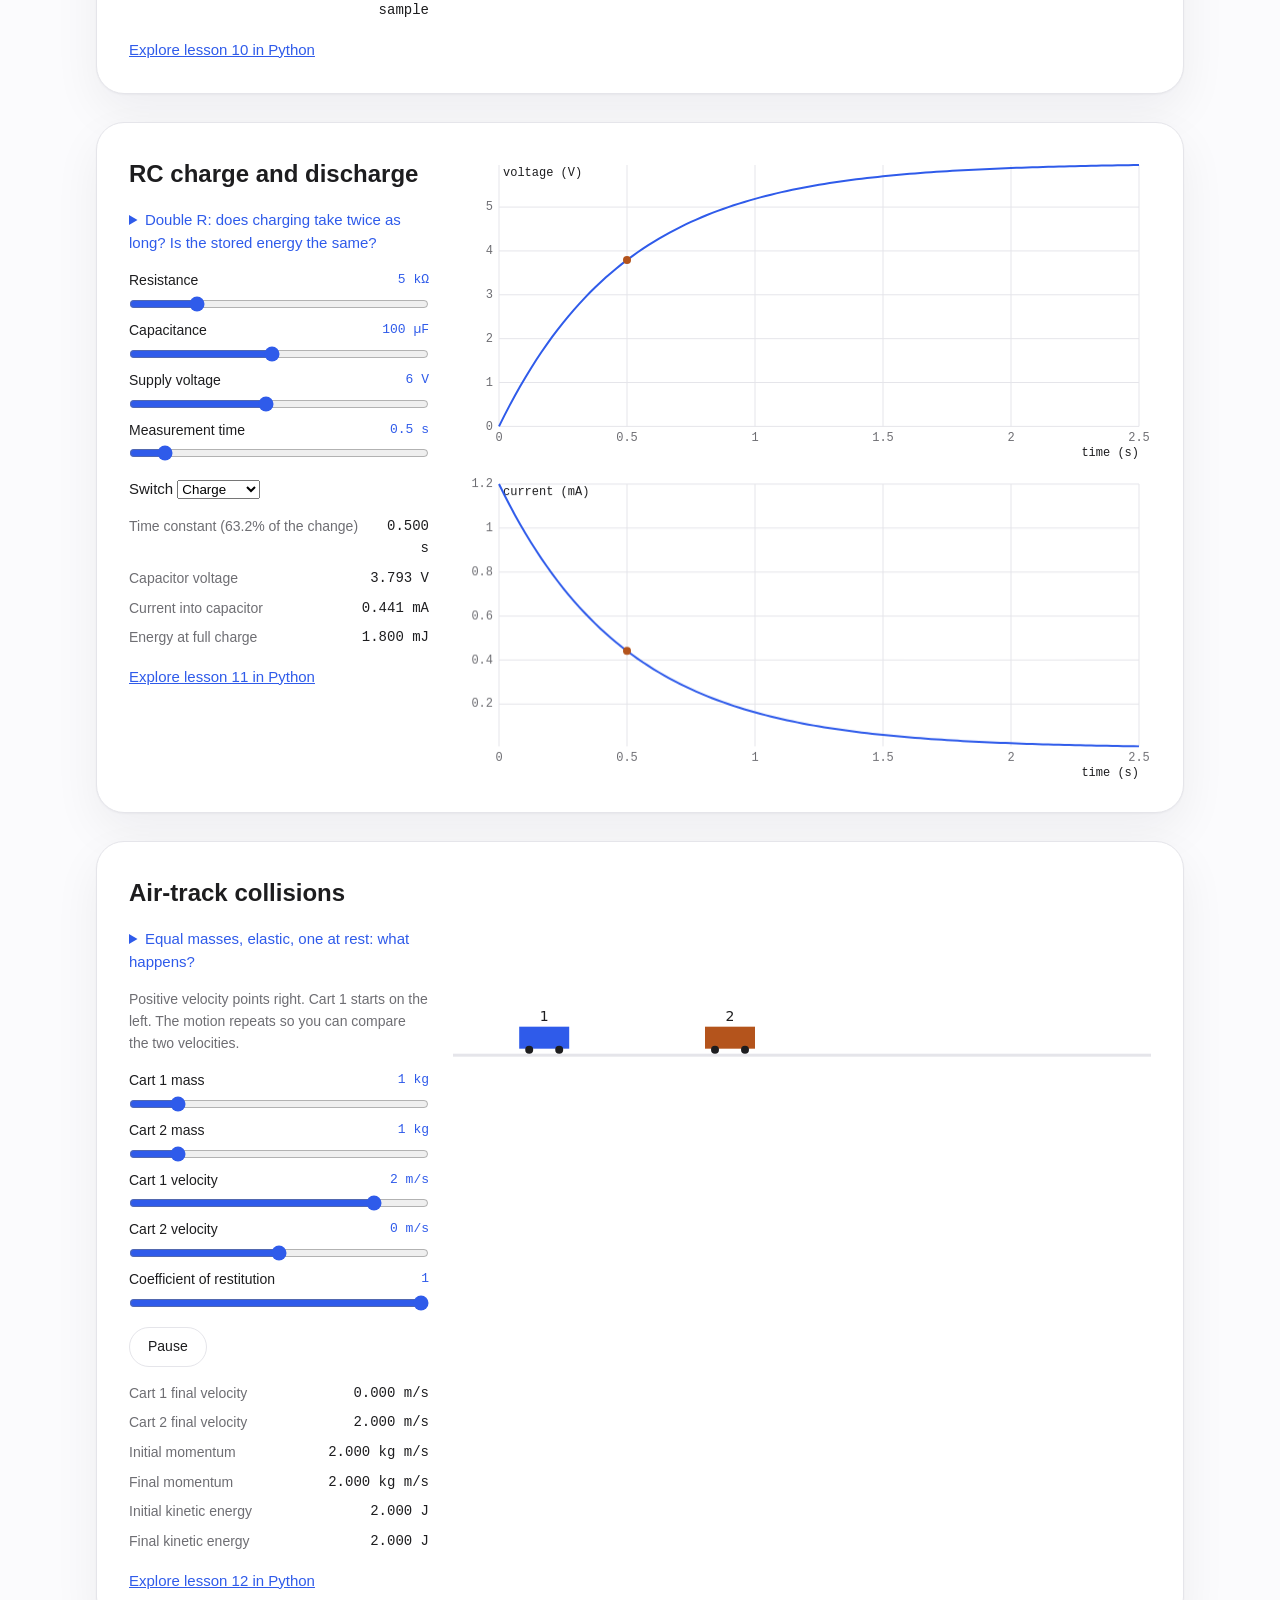
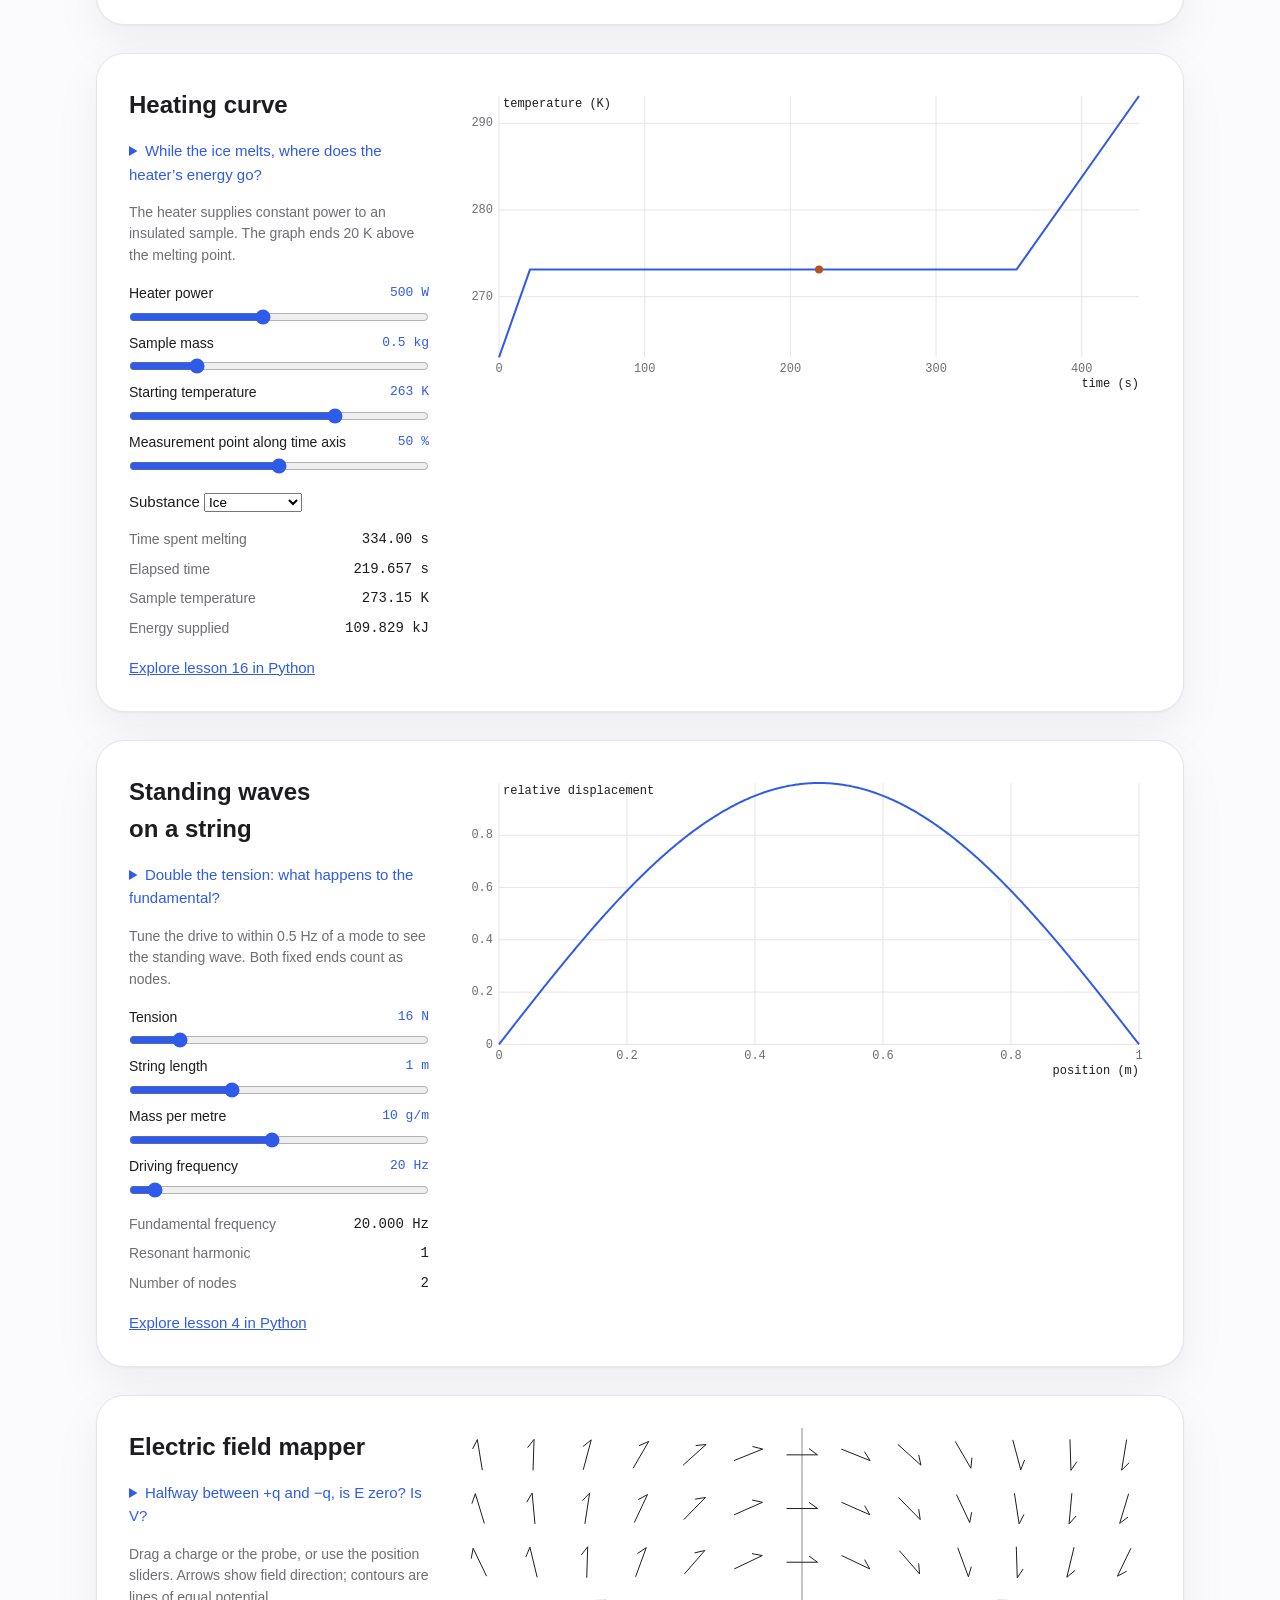
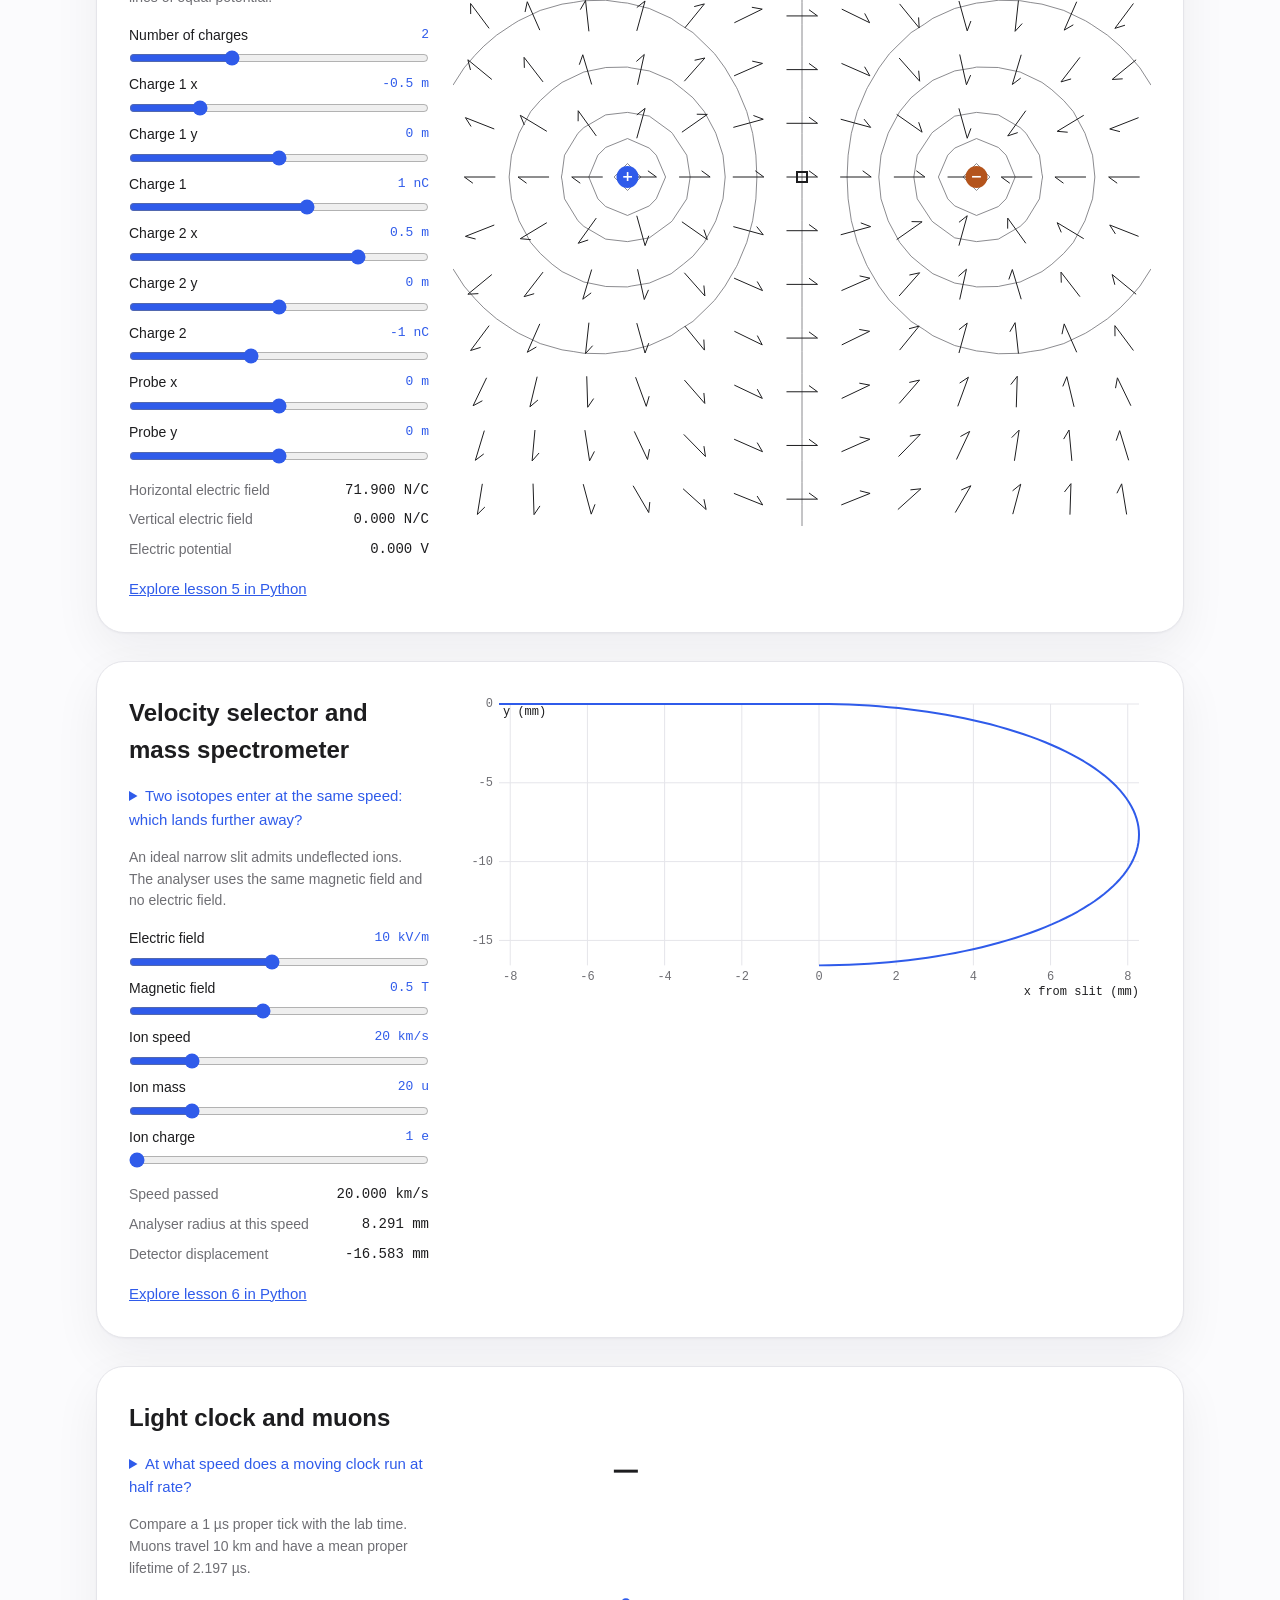
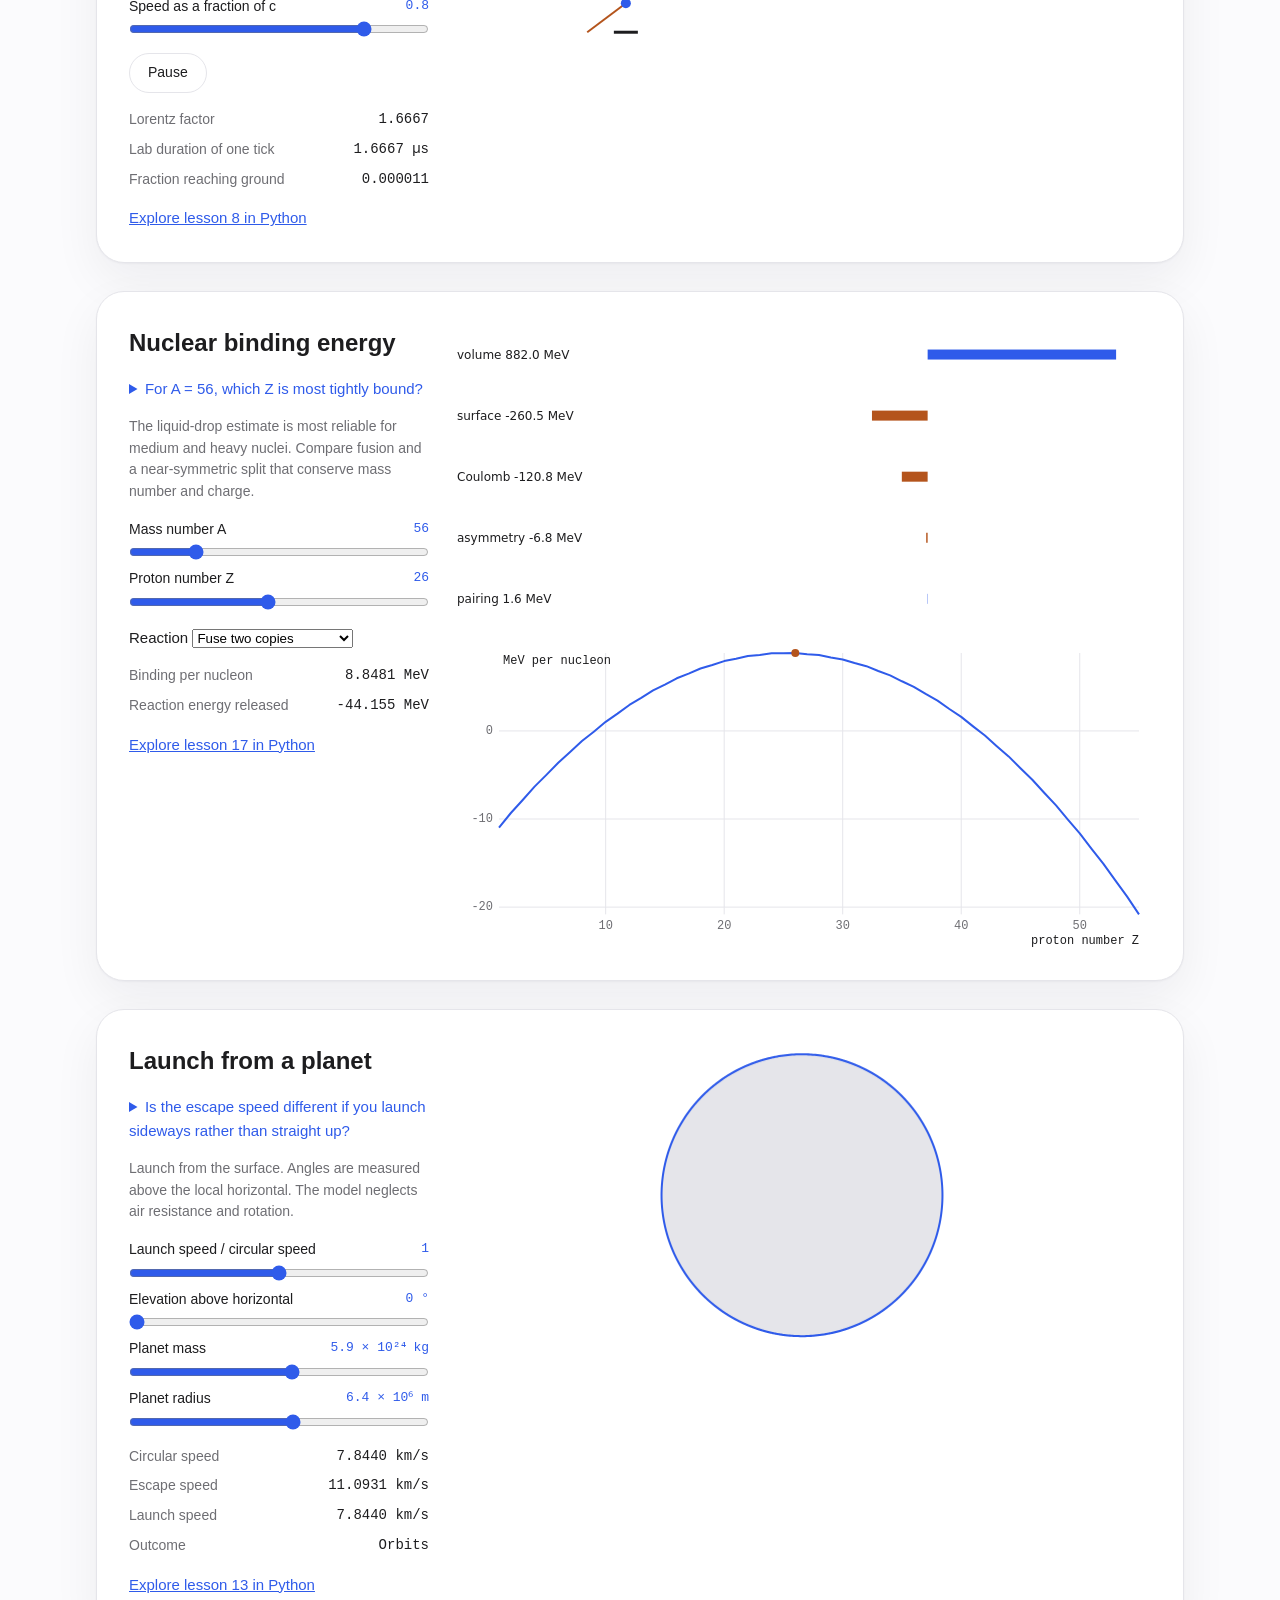
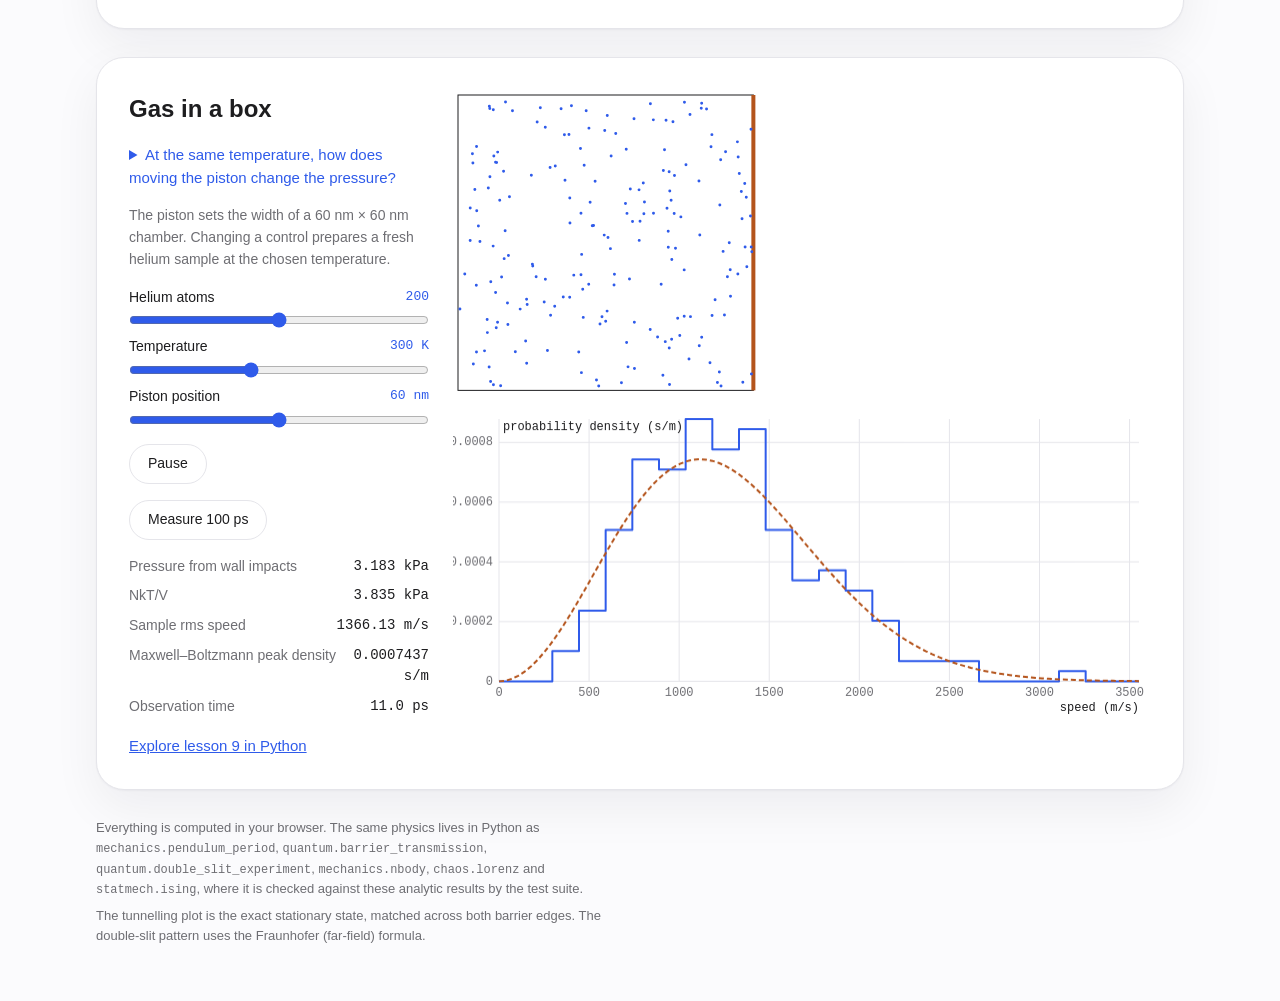
==== commit 7a44eeb9: "Merge pull request #19 from StativeSh/codex/explorer-m3 M3: gas dynamics and five explorer extension" ====
--- a/site_src/explorer/index.html
+++ b/site_src/explorer/index.html
@@ -49,6 +49,7 @@
       <li><a href="#double-slit">Young's double slit</a></li>
     </ul></div>
     <div><h2>Thermal physics</h2><ul>
+      <li><a href="#gas">Gas in a box</a></li>
       <li><a href="#heating">Heating curve</a></li>
       <li><a href="#ising">Ising model</a></li>
     </ul></div>
@@ -102,6 +103,15 @@
         <p class="legend">How much longer the real period is, at every amplitude</p>
       </div>
     </div>
+    <details class="extension" id="spring">
+      <summary>Driven mass–spring mode</summary>
+      <div class="side">
+        <div class="prediction"></div>
+        <div class="controls"></div>
+        <div class="results"></div>
+        <a href="../lessons/01_simple_harmonic_motion.html">Explore lesson 1 in Python</a>
+      </div>
+    </details>
   </section>
 
   <!-- ===================== Tunnelling ===================== -->
@@ -192,6 +202,15 @@
         <span class="key"><span class="swatch dash" style="border-color:var(--accent-2)"></span>single-slit envelope</span>
       </div>
     </div>
+    <details class="extension" id="photons">
+      <summary>Photon-by-photon mode</summary>
+      <div class="side">
+        <div class="prediction"></div>
+        <div class="controls"></div>
+        <div class="results"></div>
+        <a href="../lessons/07_wave_particle_duality.html">Explore lesson 7 in Python</a>
+      </div>
+    </details>
   </section>
 
   <!-- ===================== Kepler orbits ===================== -->
@@ -228,6 +247,15 @@
         <p class="legend">Every completed orbit adds a dot: they all sit on <math><mi>T</mi><mo>∝</mo><msup><mi>a</mi><mrow><mn>3</mn><mo>/</mo><mn>2</mn></mrow></msup></math></p>
       </div>
     </div>
+    <details class="extension" id="kepler-law">
+      <summary>Measure Kepler’s third law</summary>
+      <div class="side">
+        <div class="prediction"></div>
+        <div class="controls"></div>
+        <div class="results"></div>
+        <a href="../lessons/13_gravitational_fields.html">Explore lesson 13 in Python</a>
+      </div>
+    </details>
   </section>
 
   <!-- ===================== Lorenz ===================== -->
@@ -320,6 +348,15 @@
       <a href="../lessons/14_electromagnetic_induction.html">Explain the sign using Faraday’s law</a>
     </div>
     <div class="plots"><canvas class="c-plot" id="coil-plot" role="img" aria-label="Induced voltage against rotation angle with the selected point marked"></canvas></div>
+    <details class="extension" id="rod">
+      <summary>Braked rod on rails</summary>
+      <div class="side">
+        <div class="prediction"></div>
+        <div class="controls"></div>
+        <div class="results"></div>
+        <a href="../lessons/14_electromagnetic_induction.html">Explore lesson 14 in Python</a>
+      </div>
+    </details>
   </section>
   <section class="experiment" id="grating" aria-labelledby="grating-h">
     <div class="side">
@@ -331,6 +368,15 @@
       <a href="../lessons/15_diffraction_gratings_and_optics.html">Derive the angles in Python</a>
     </div>
     <div class="plots"><canvas class="c-plot" id="grating-plot" role="img" aria-label="Fan of allowed diffracted rays at normal incidence"></canvas></div>
+    <details class="extension" id="white">
+      <summary>White-light diffraction</summary>
+      <div class="side">
+        <div class="prediction"></div>
+        <div class="controls"></div>
+        <div class="results"></div>
+        <a href="../lessons/15_diffraction_gratings_and_optics.html">Explore lesson 15 in Python</a>
+      </div>
+    </details>
   </section>
   <section class="experiment" id="projectile" aria-labelledby="projectile-h">
     <div class="side">
@@ -505,6 +551,22 @@
     </div>
     <div class="plots experiment-figures">
       <canvas class="c-plot" id="launch-plot" role="img" aria-label="Flight path around the planet"></canvas>
+    </div>
+  </section>
+
+  <section class="experiment" id="gas" aria-labelledby="gas-h">
+    <div class="side">
+      <h2 id="gas-h">Gas in a box</h2>
+      <div class="prediction"></div>
+      <p>The piston sets the width of a 60 nm × 60 nm chamber. Changing a control prepares a fresh helium sample at the chosen temperature.</p>
+      <div class="controls"></div>
+      <button type="button" id="gas-play">Play</button> <button type="button" id="gas-sample">Measure 100 ps</button>
+      <div class="results"></div>
+      <a href="../lessons/09_ideal_gases_and_kinetic_theory.html">Explore lesson 9 in Python</a>
+    </div>
+    <div class="plots experiment-figures">
+      <canvas class="c-plot" id="gas-plot" role="img" aria-label="Projection of hard spheres and the piston"></canvas>
+      <canvas class="c-plot" id="gas-plot2" role="img" aria-label="Sampled speed histogram and Maxwell–Boltzmann density"></canvas>
     </div>
   </section>
 
@@ -535,5 +597,6 @@
 <script type="module" src="./exp-lightclock.js"></script>
 <script type="module" src="./exp-binding.js"></script>
 <script type="module" src="./exp-launch.js"></script>
+<script type="module" src="./exp-gas.js"></script>
 </body>
 </html>
--- a/site_src/explorer/style.css
+++ b/site_src/explorer/style.css
@@ -136,3 +136,11 @@
 .prediction summary { cursor: pointer; color: var(--accent); }
 .experiment-figures { align-content: start; }
 #efield-plot { touch-action: none; aspect-ratio: 1; }
+
+.extension { grid-column: 1 / -1; border-top: 1px solid var(--grid); padding-top: 12px; min-width: 0; }
+.extension > summary { cursor: pointer; font-weight: 600; }
+.extension[open] .side { margin-block: 12px; max-width: 45ch; }
+.extension canvas { max-width: 700px; }
+
+/* A live readout or canvas resize only needs layout within its own experiment. */
+.experiment { contain: layout; }
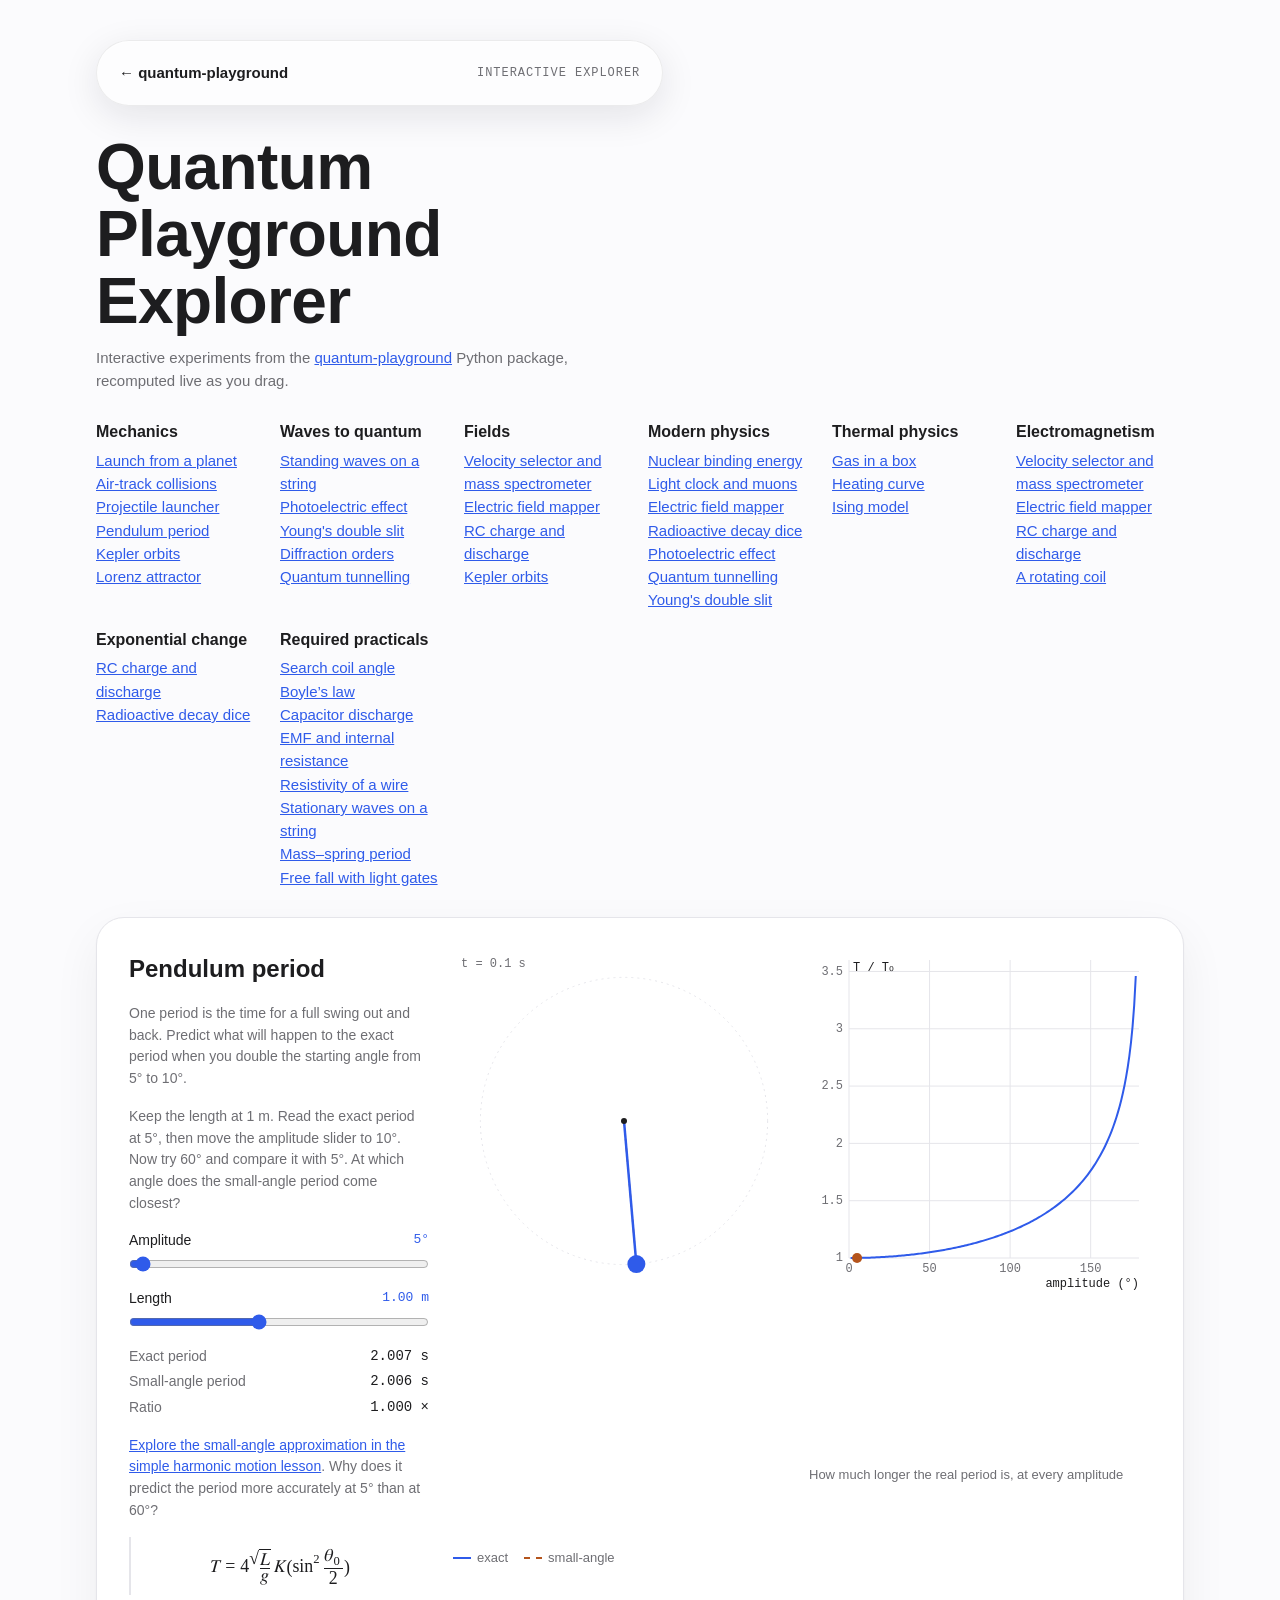
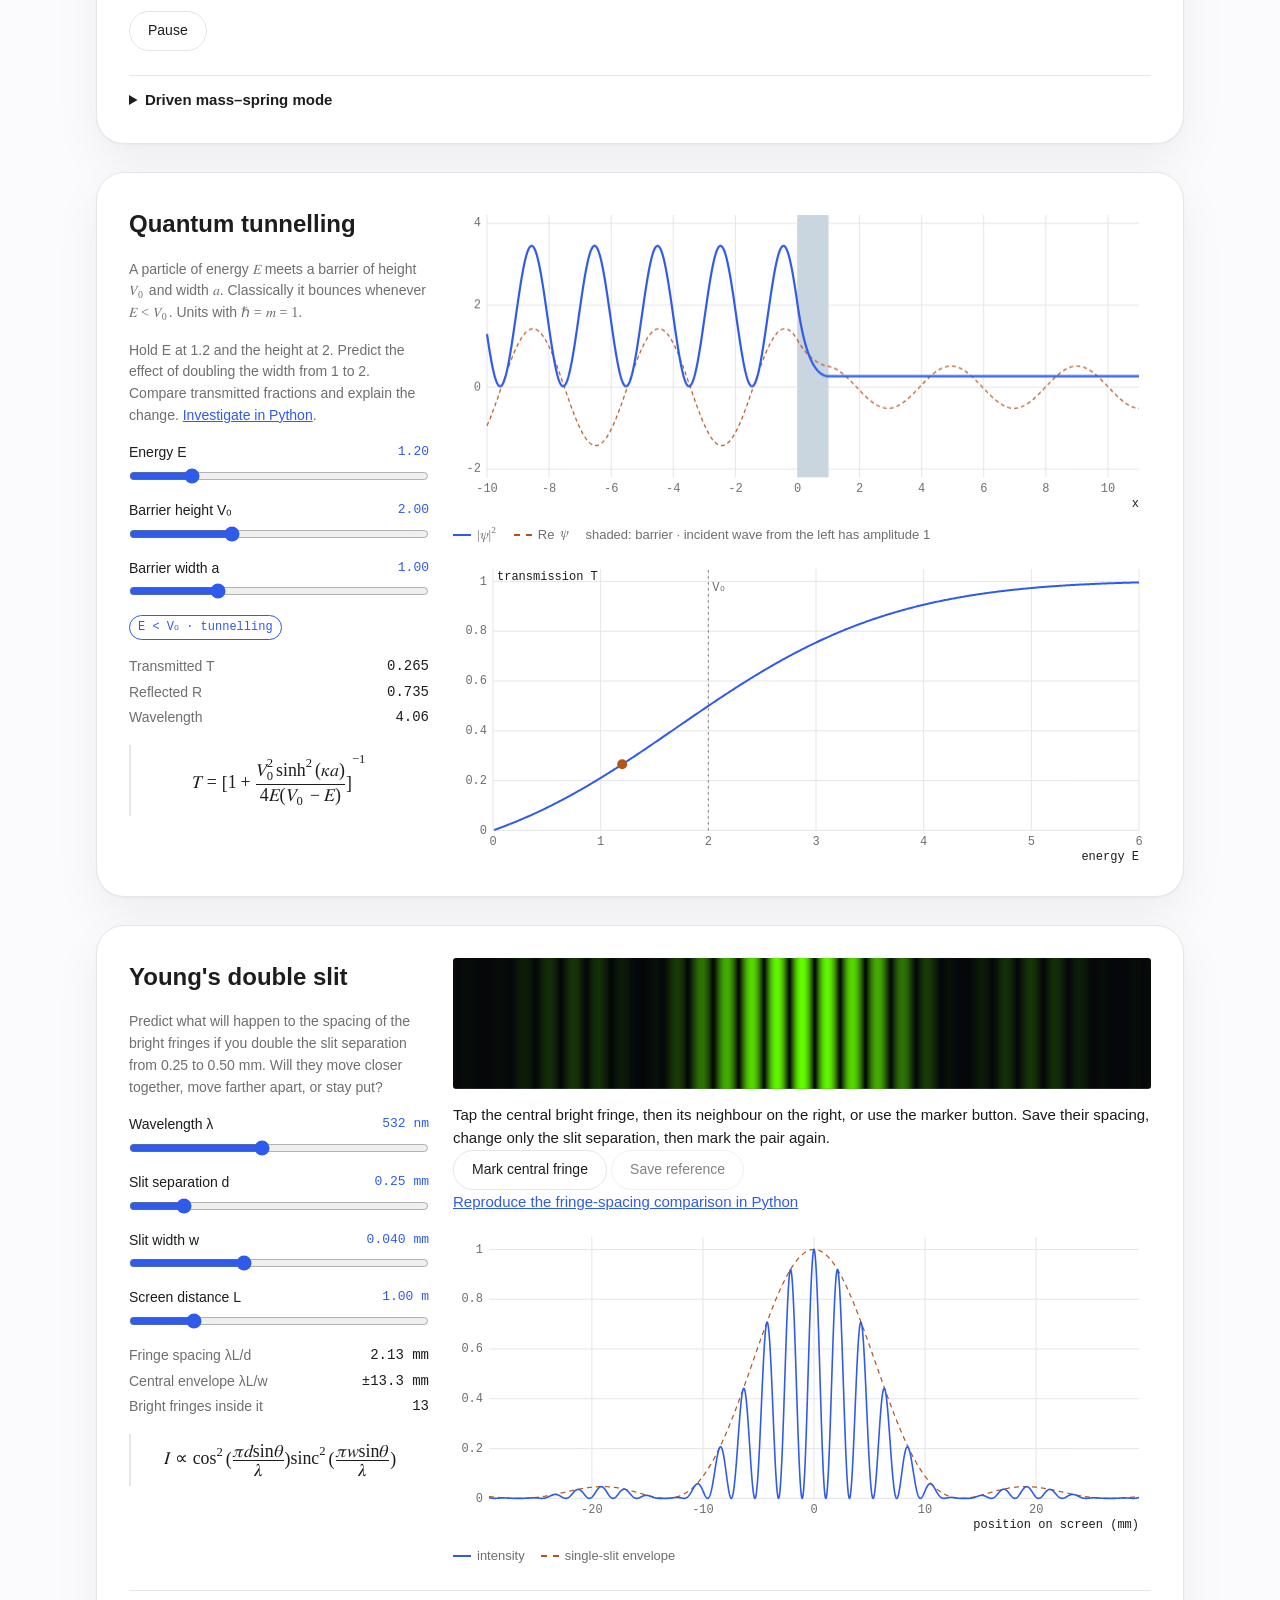
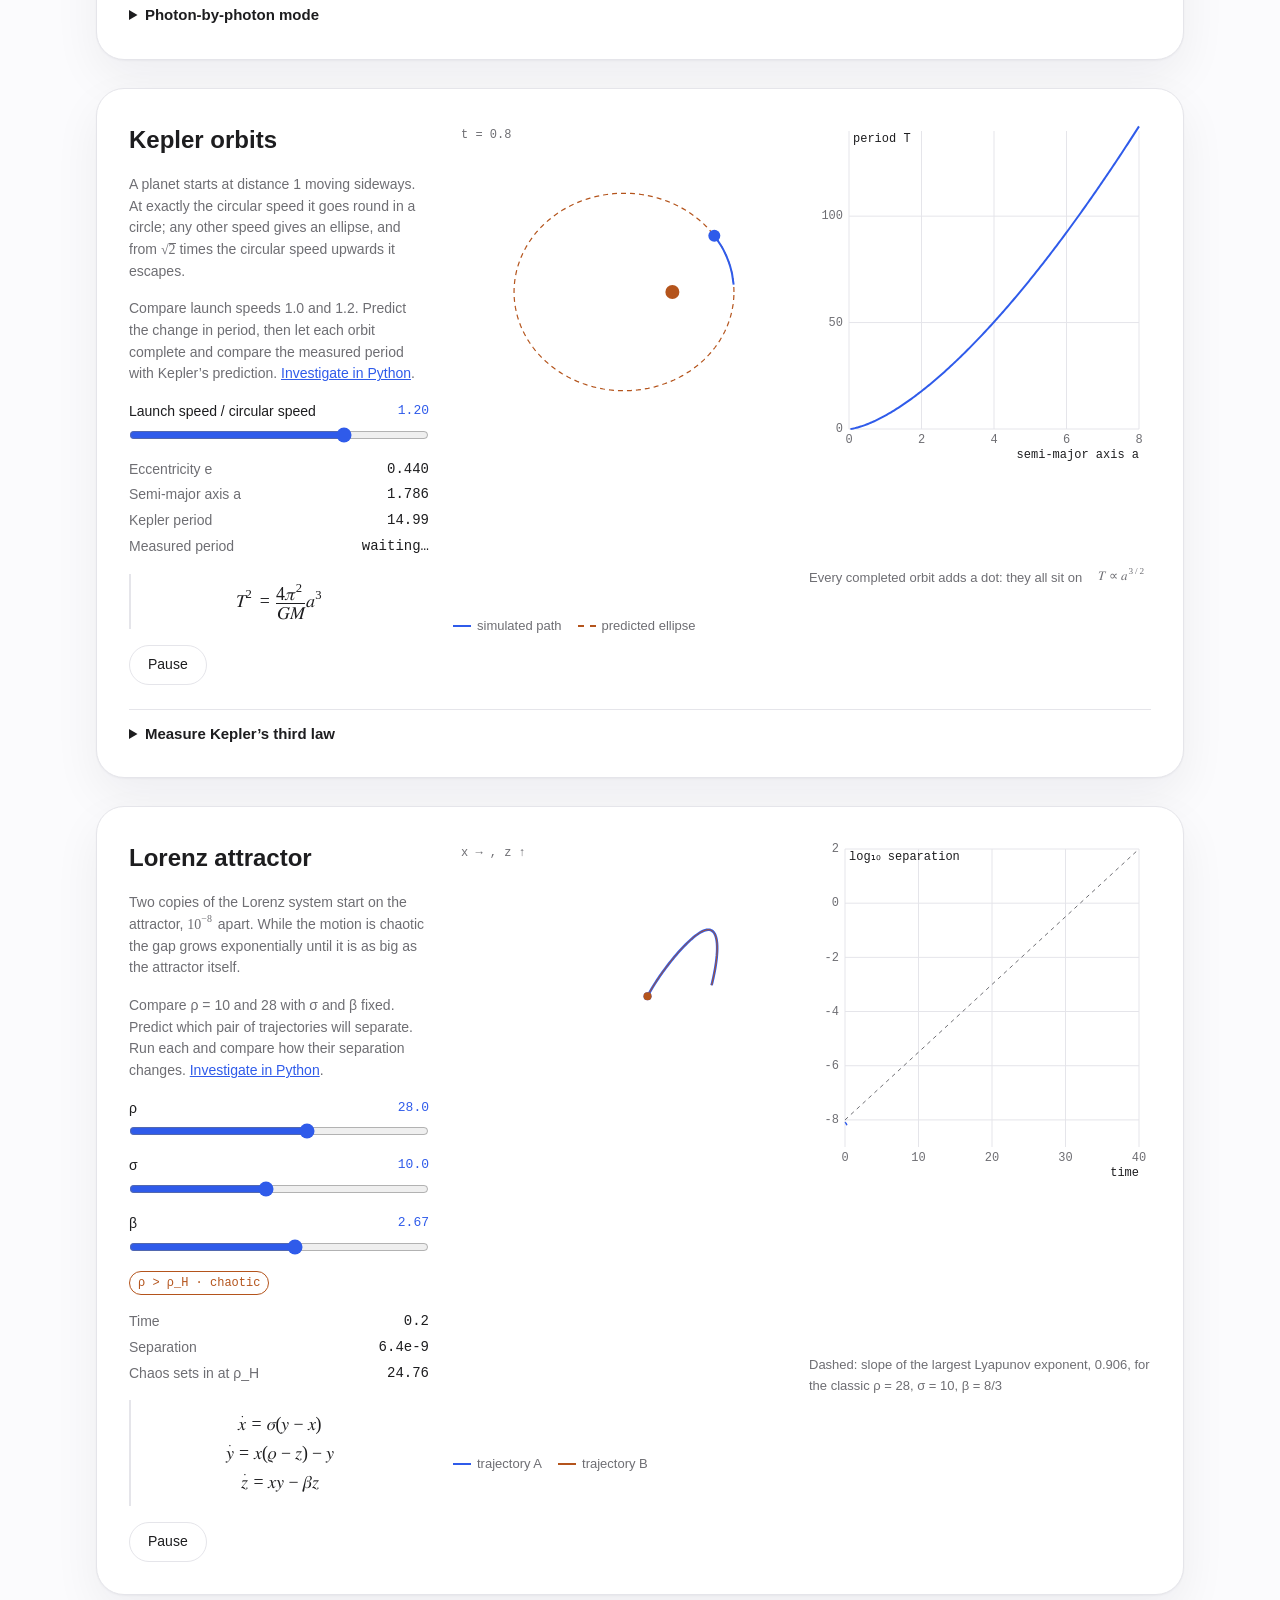
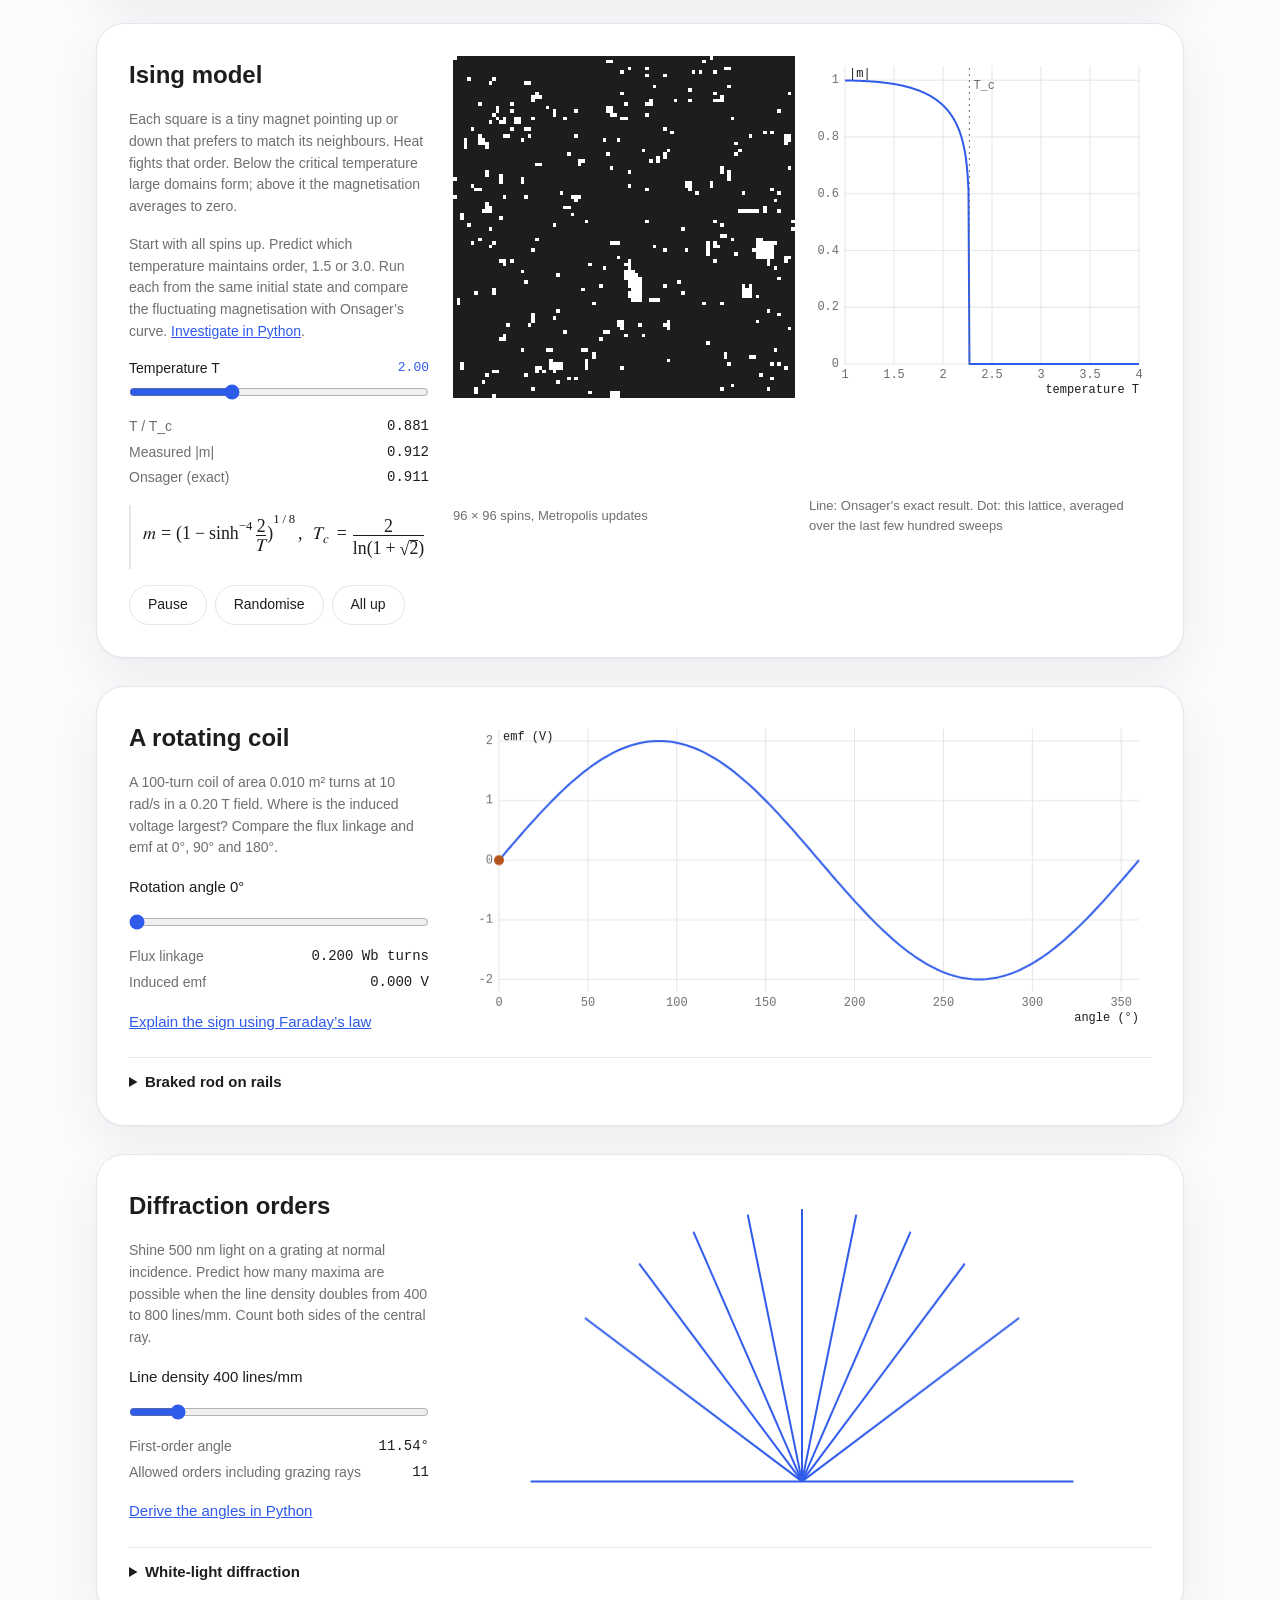
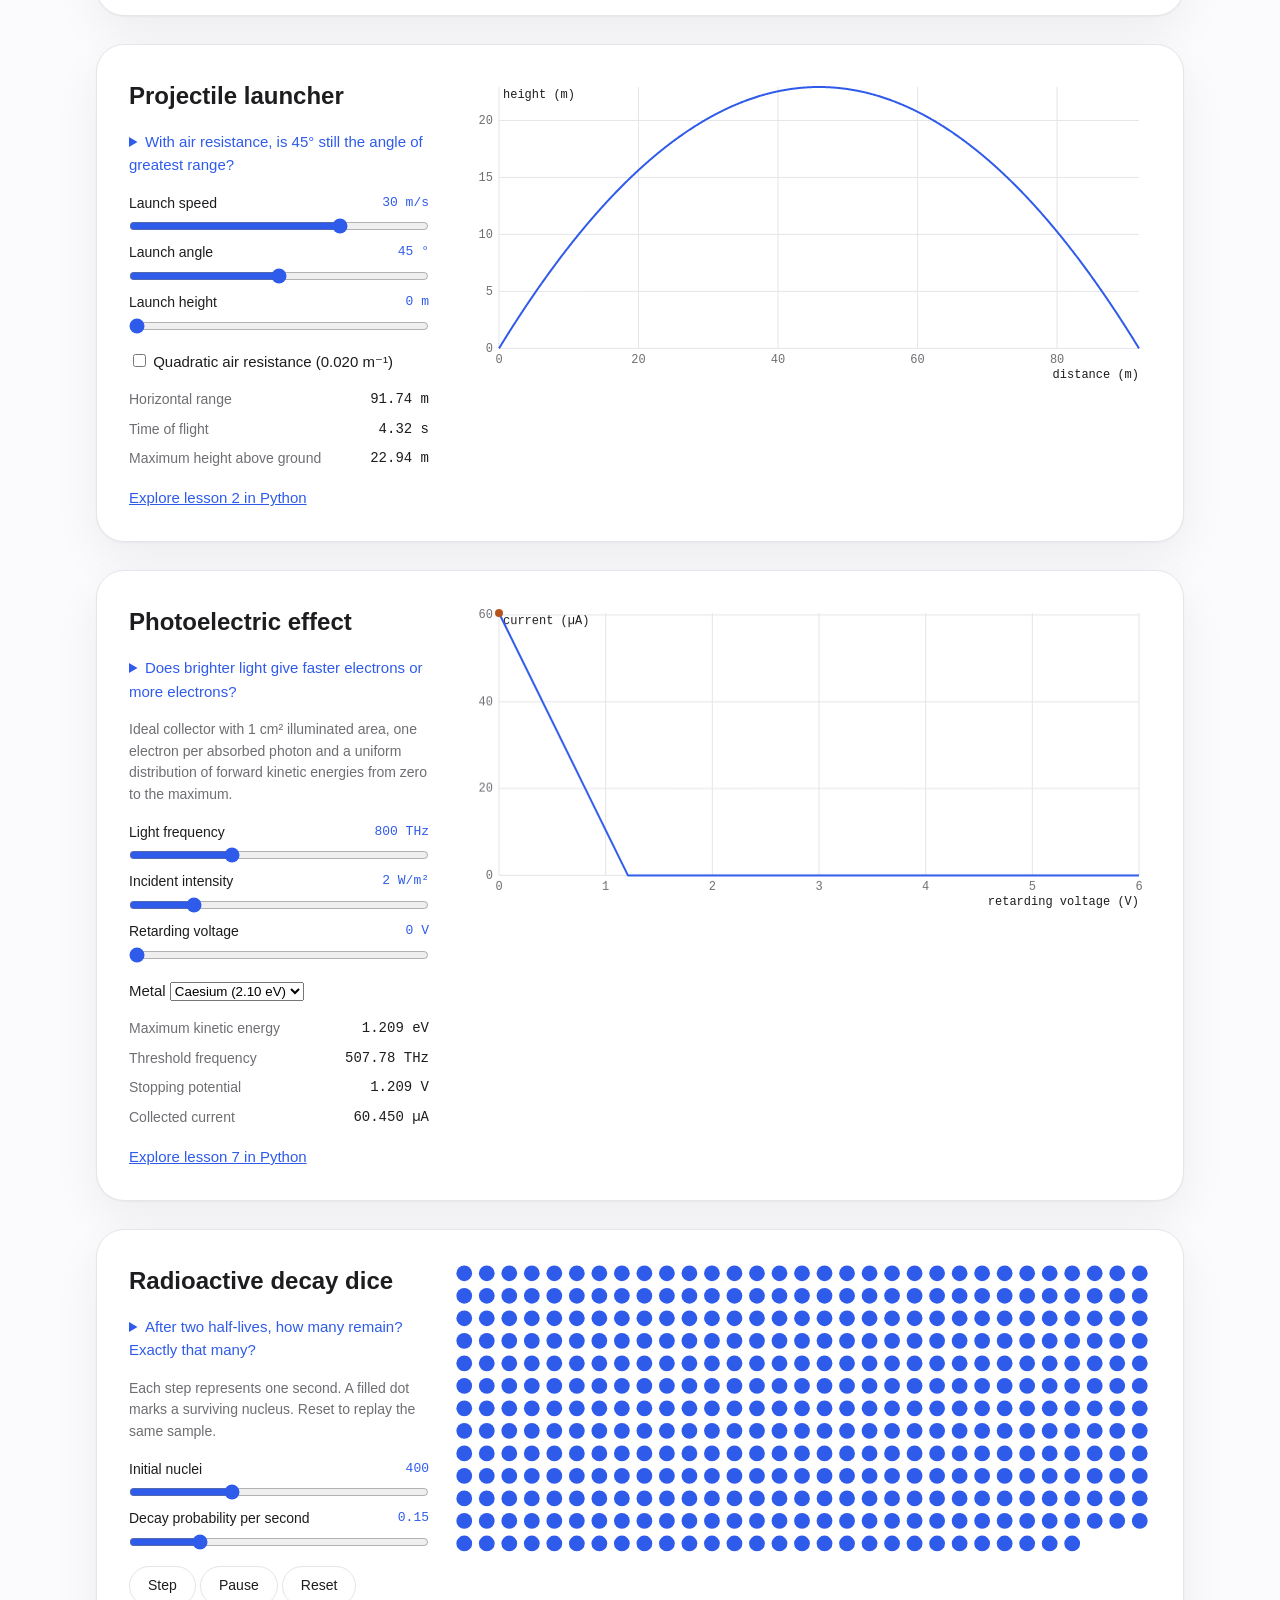
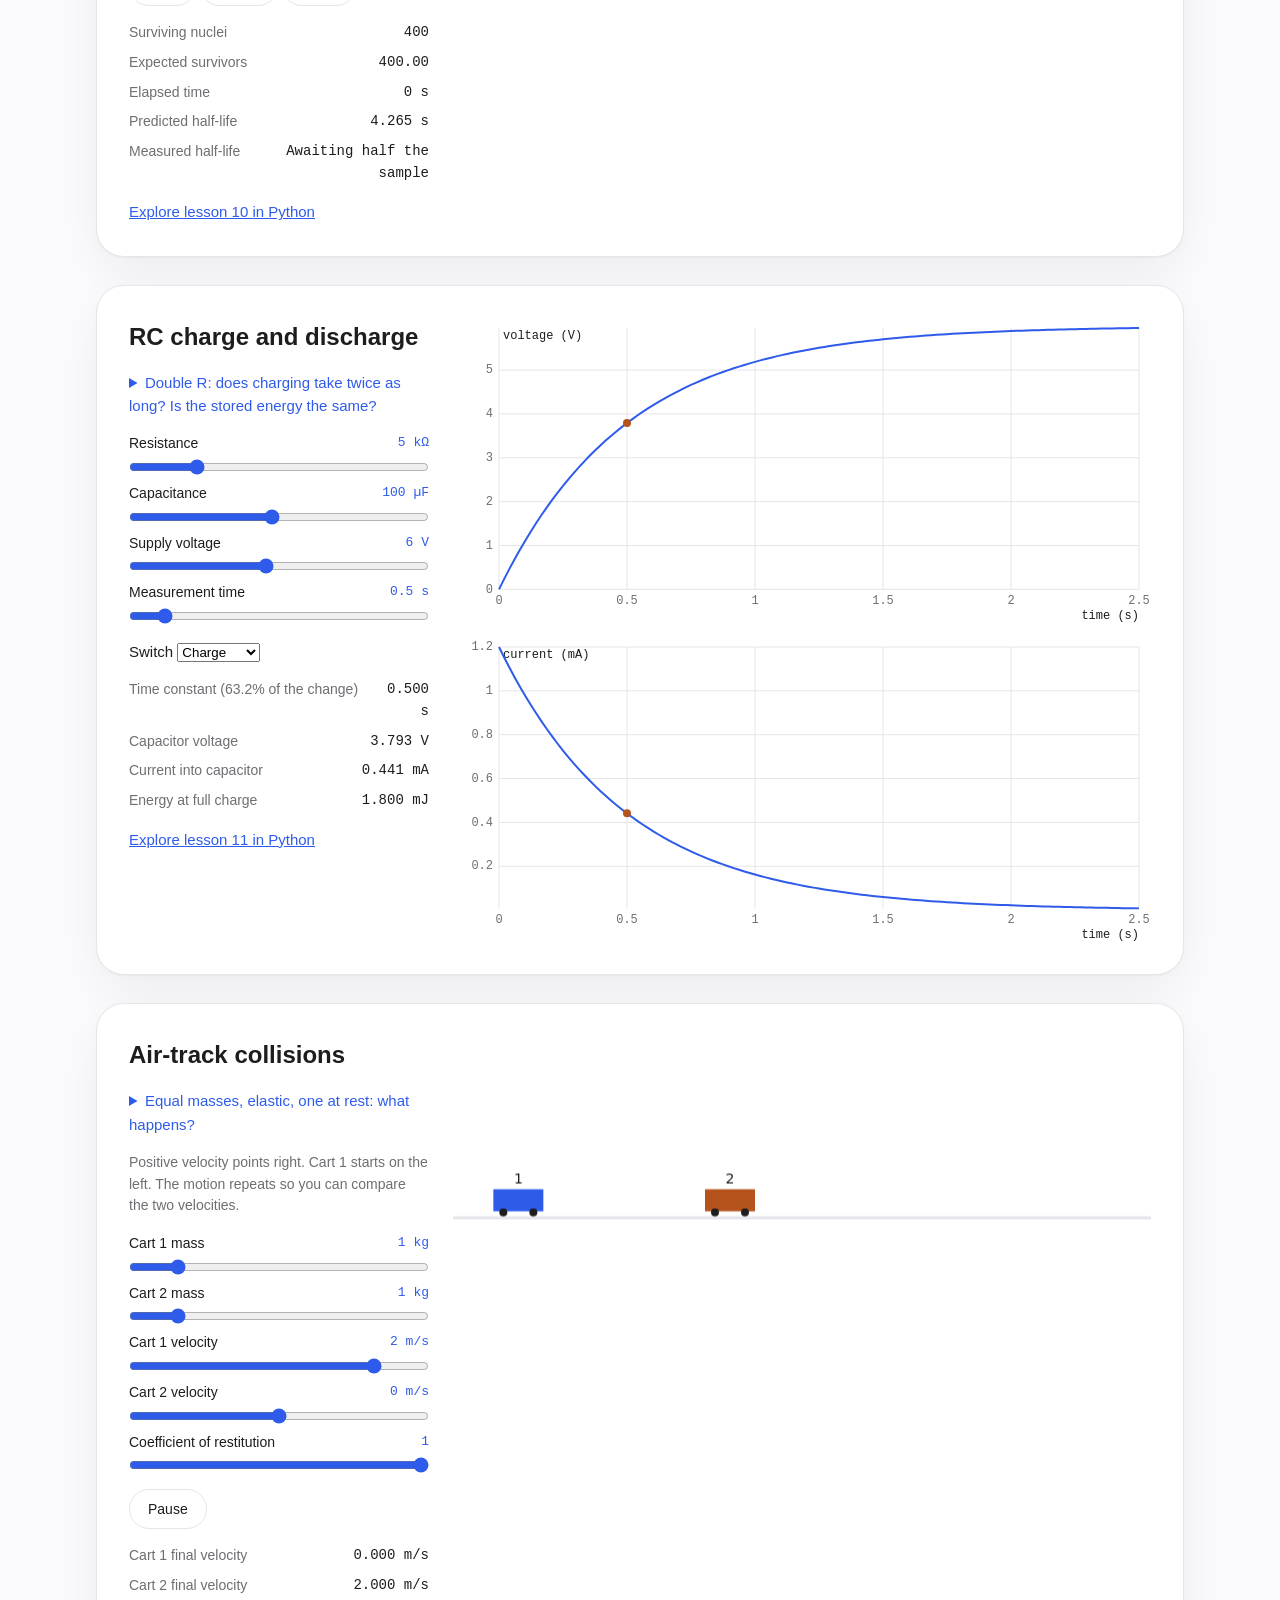
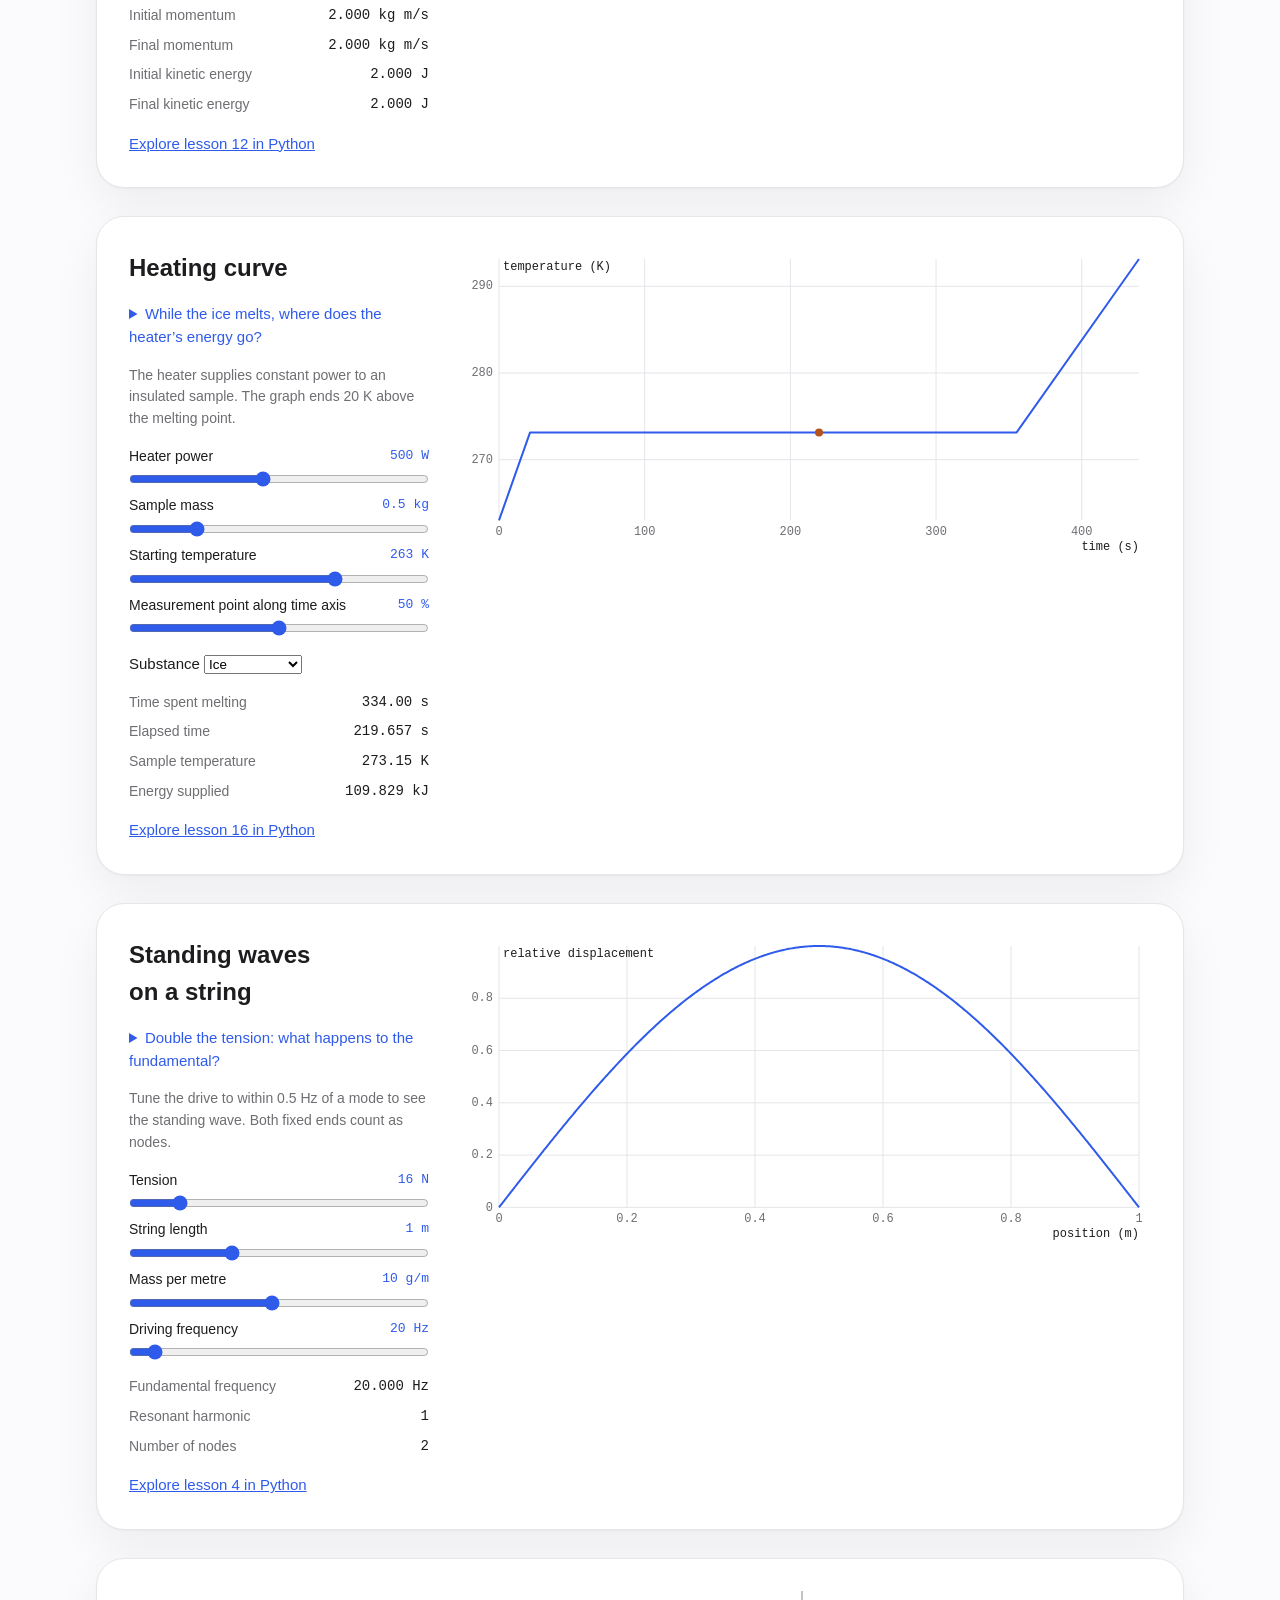
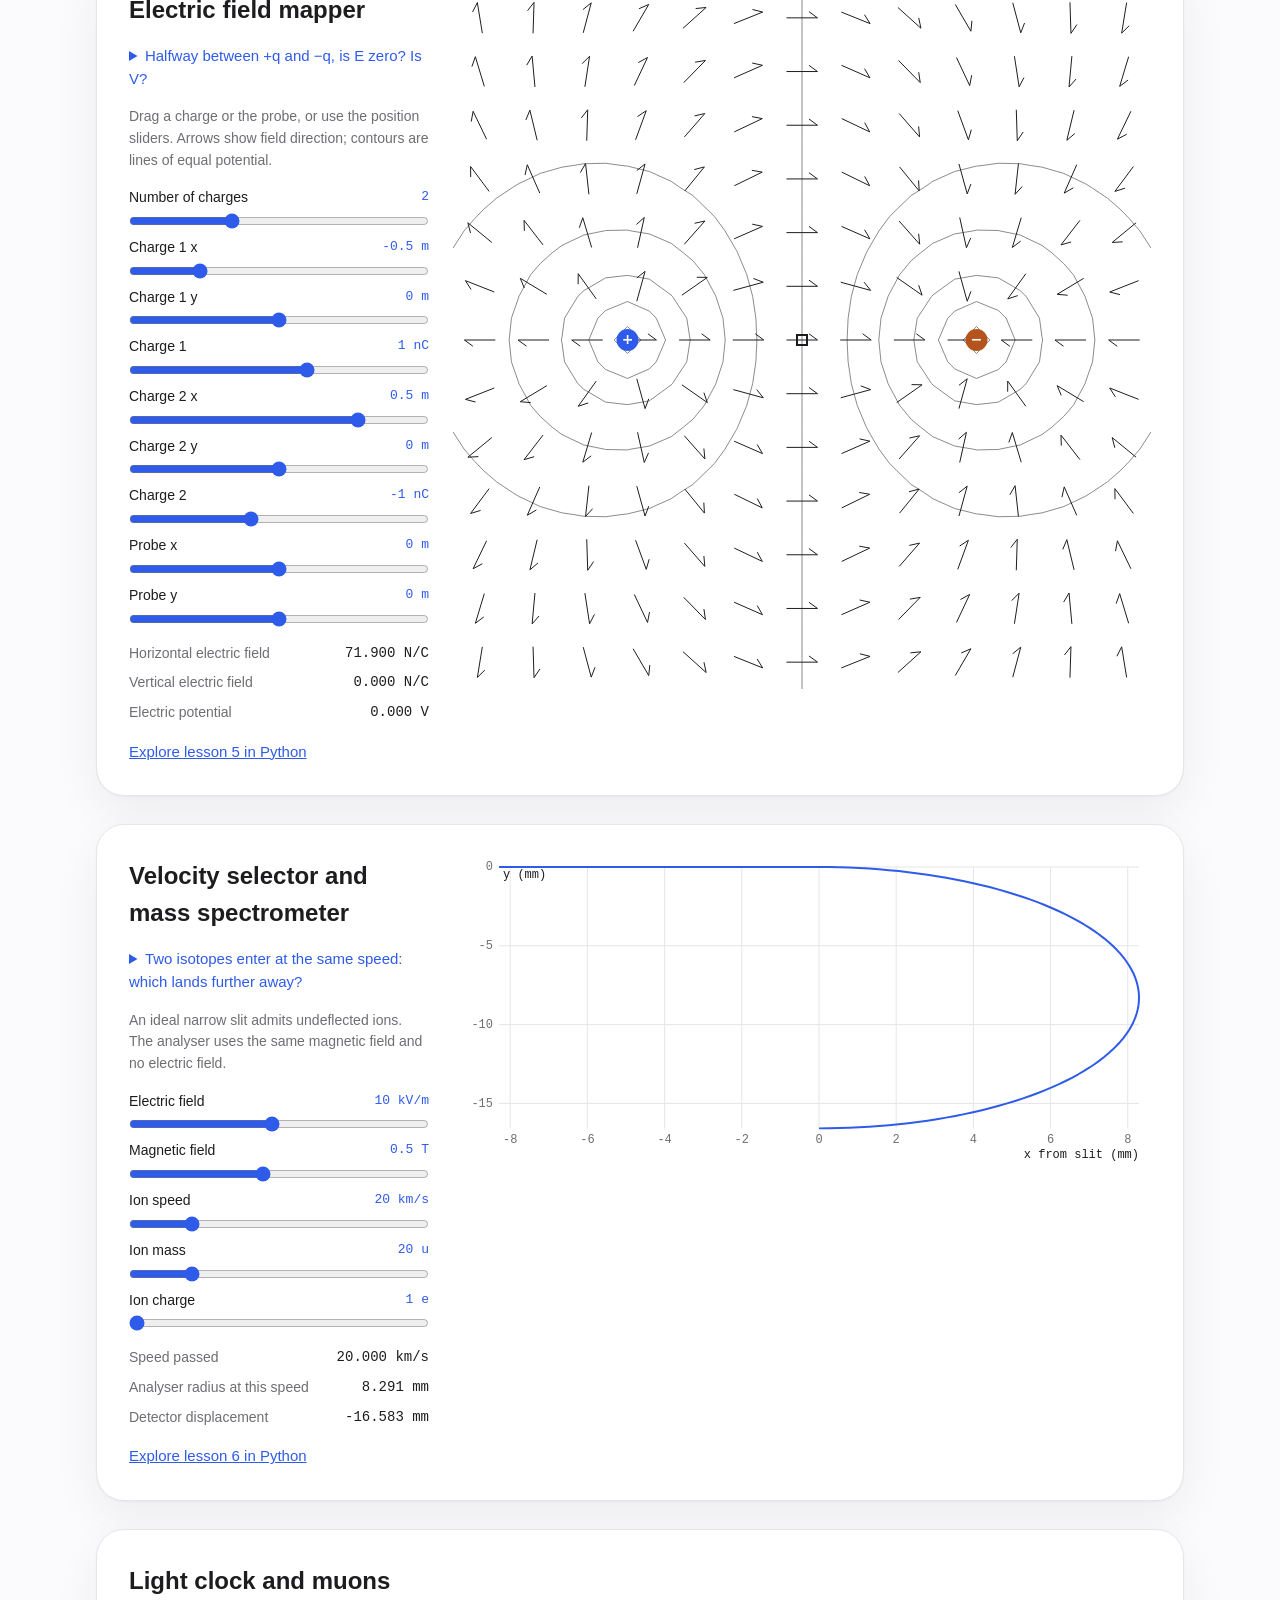
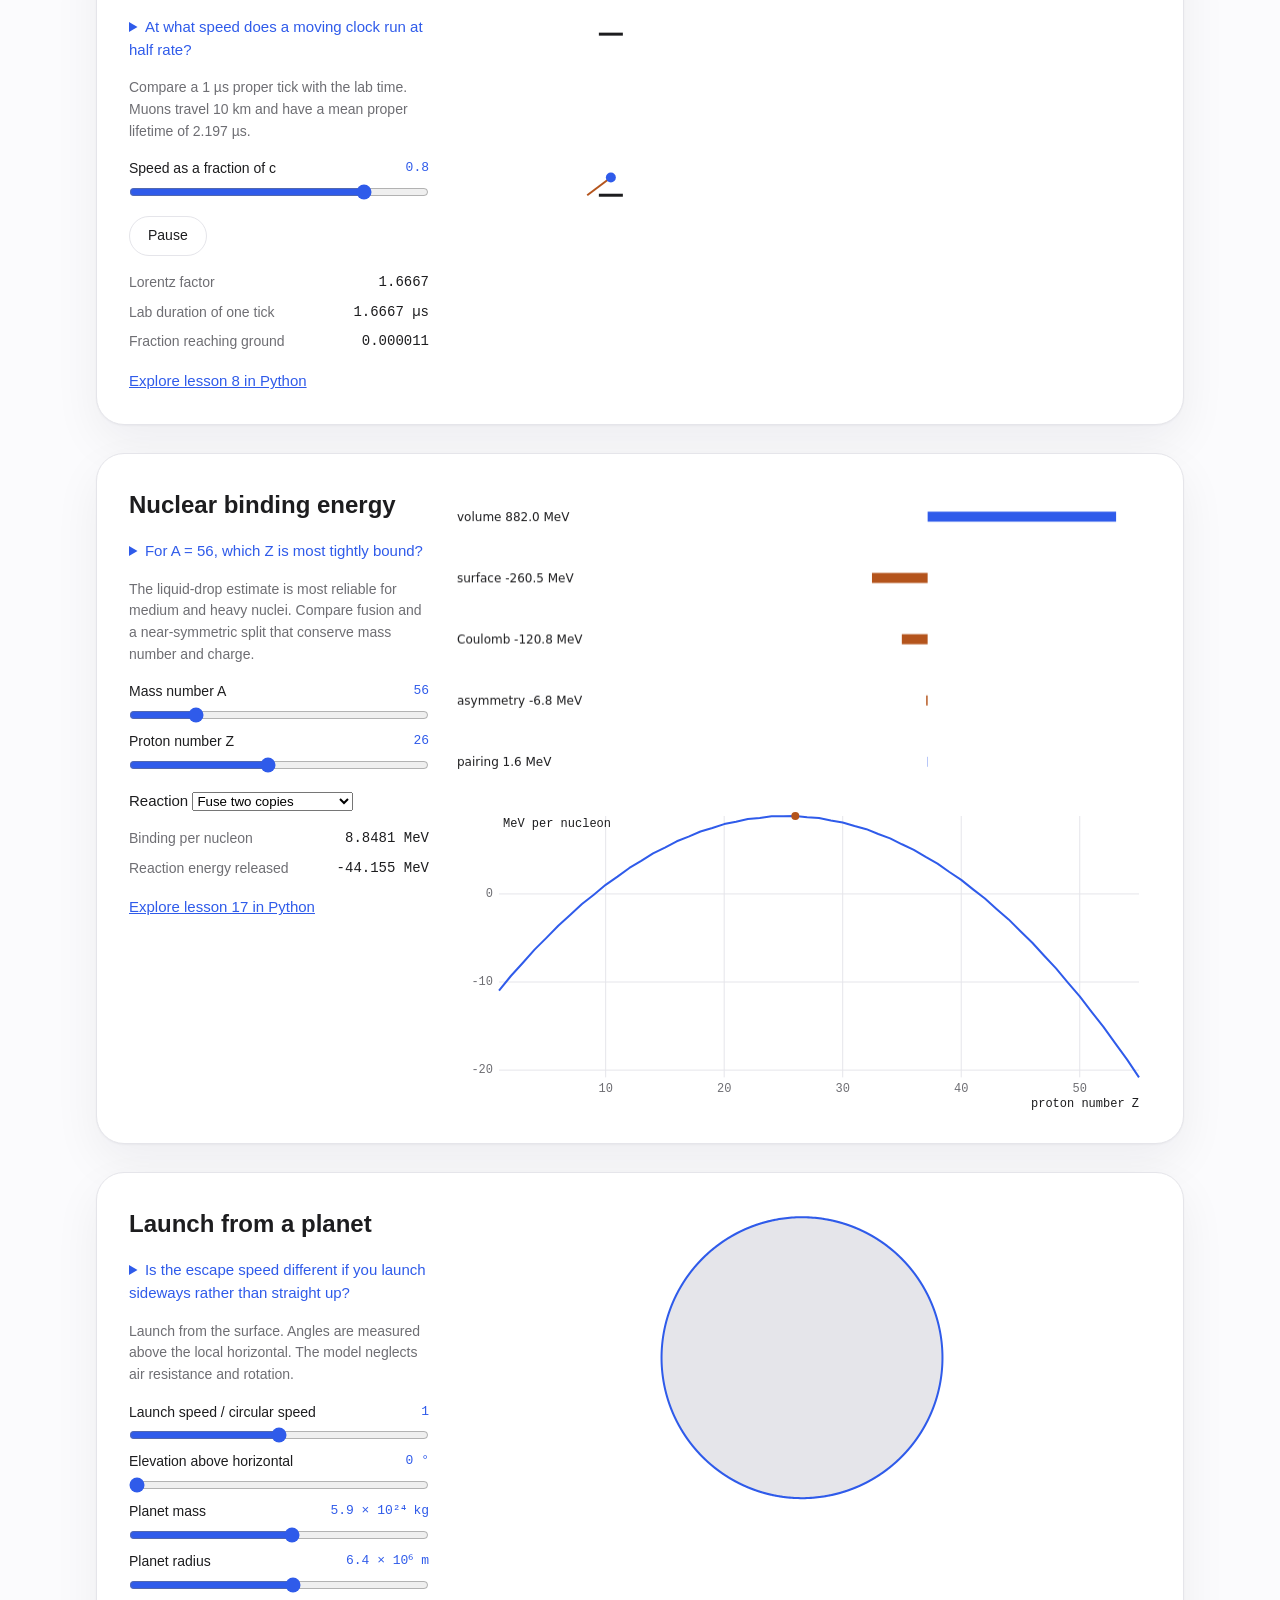
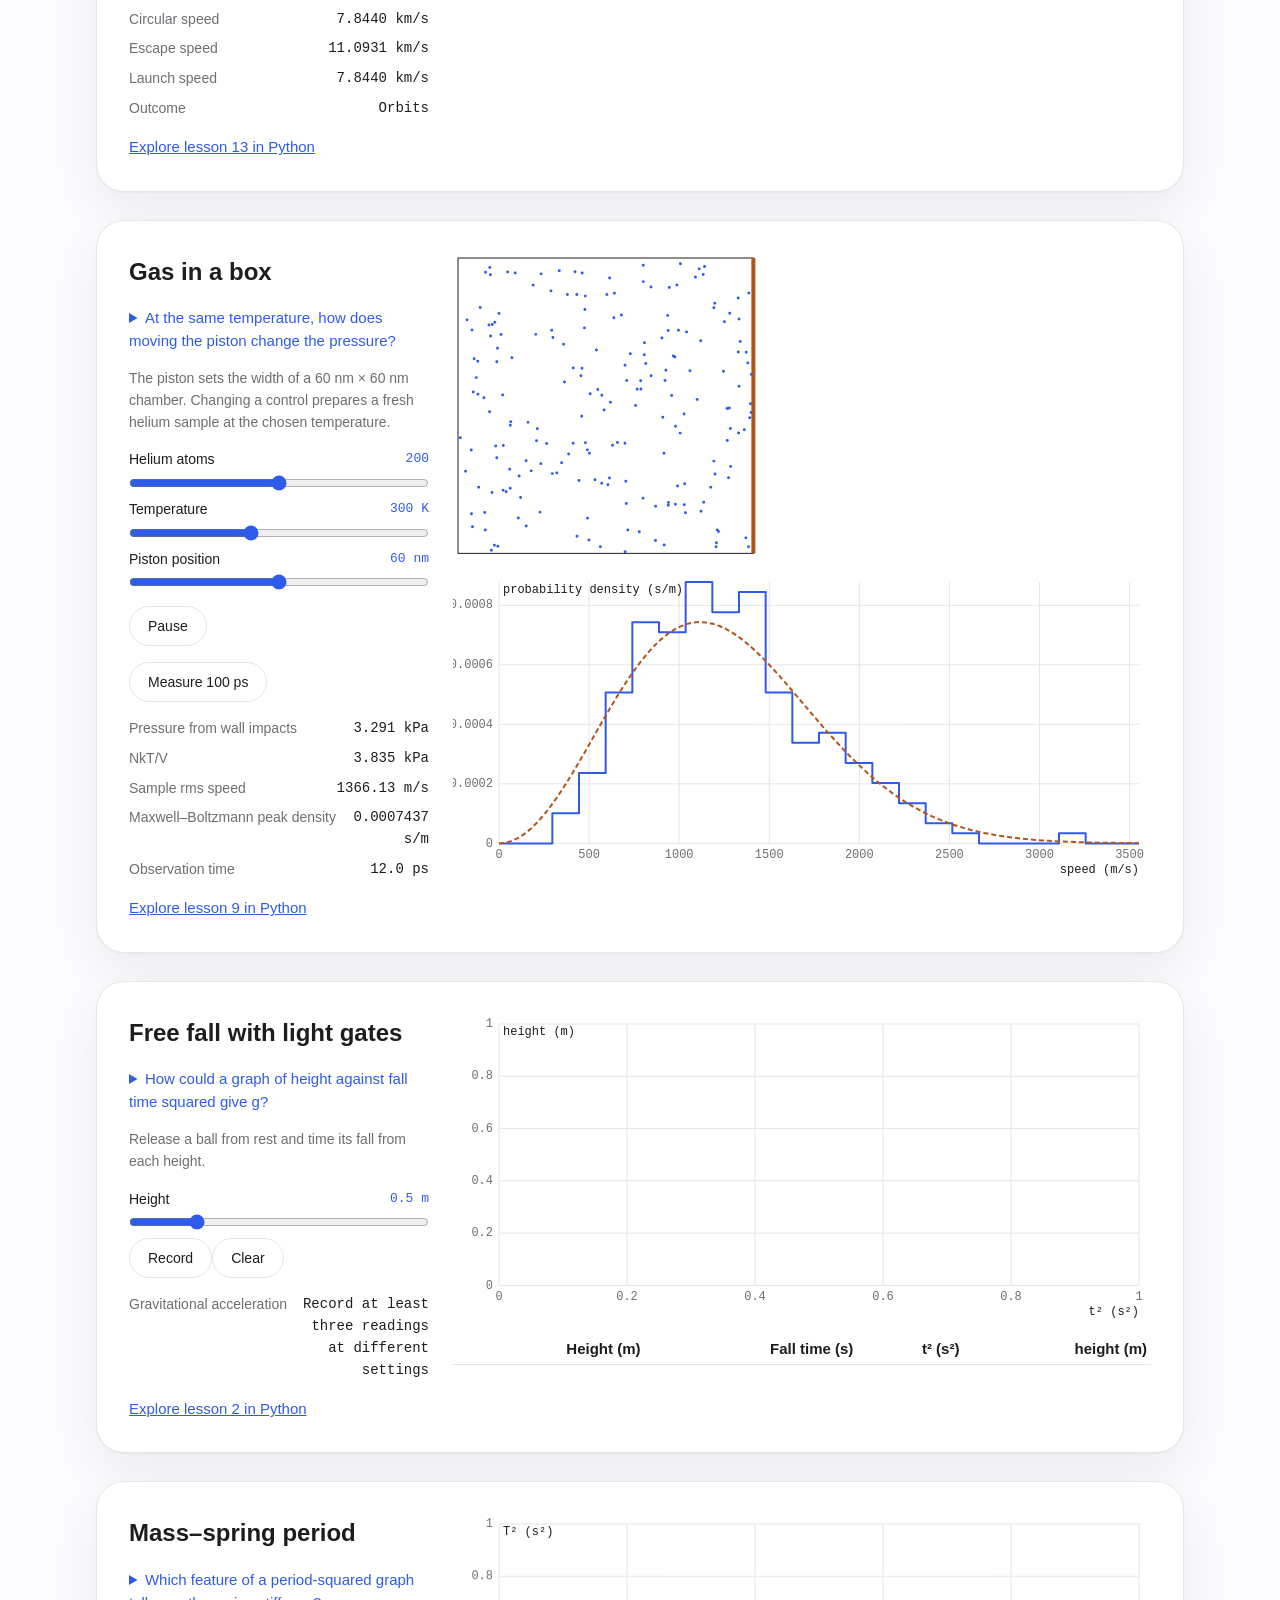
==== commit b36200de: "Merge pull request #20 from StativeSh/codex/explorer-m4 M4: virtual required practicals with fitted " ====
--- a/site_src/explorer/index.html
+++ b/site_src/explorer/index.html
@@ -63,6 +63,16 @@
       <li><a href="#rc">RC charge and discharge</a></li>
       <li><a href="#decay">Radioactive decay dice</a></li>
     </ul></div>
+    <div><h2>Required practicals</h2><ul>
+      <li><a href="#rp-searchcoil">Search coil angle</a></li>
+      <li><a href="#rp-boyle">Boyle’s law</a></li>
+      <li><a href="#rp-capacitor">Capacitor discharge</a></li>
+      <li><a href="#rp-emf">EMF and internal resistance</a></li>
+      <li><a href="#rp-resistivity">Resistivity of a wire</a></li>
+      <li><a href="#rp-melde">Stationary waves on a string</a></li>
+      <li><a href="#rp-spring">Mass–spring period</a></li>
+      <li><a href="#rp-freefall">Free fall with light gates</a></li>
+    </ul></div>
   </nav>
 
   <!-- ===================== Pendulum ===================== -->
@@ -567,6 +577,118 @@
     <div class="plots experiment-figures">
       <canvas class="c-plot" id="gas-plot" role="img" aria-label="Projection of hard spheres and the piston"></canvas>
       <canvas class="c-plot" id="gas-plot2" role="img" aria-label="Sampled speed histogram and Maxwell–Boltzmann density"></canvas>
+    </div>
+  </section>
+
+  <section class="experiment" id="rp-freefall" aria-labelledby="rp-freefall-h">
+    <div class="side">
+      <h2 id="rp-freefall-h">Free fall with light gates</h2>
+      <div class="prediction"></div>
+      <p>Release a ball from rest and time its fall from each height.</p>
+      <div class="controls"></div>
+      <div class="results"></div>
+      <a href="../lessons/02_projectile_motion.html">Explore lesson 2 in Python</a>
+    </div>
+    <div class="plots experiment-figures">
+      <canvas class="c-plot" id="rp-freefall-plot" role="img" aria-label="Recorded points and their fitted line"></canvas>
+    </div>
+  </section>
+
+  <section class="experiment" id="rp-spring" aria-labelledby="rp-spring-h">
+    <div class="side">
+      <h2 id="rp-spring-h">Mass–spring period</h2>
+      <div class="prediction"></div>
+      <p>Time one cycle for several hanging masses.</p>
+      <div class="controls"></div>
+      <div class="results"></div>
+      <a href="../lessons/01_simple_harmonic_motion.html">Explore lesson 1 in Python</a>
+    </div>
+    <div class="plots experiment-figures">
+      <canvas class="c-plot" id="rp-spring-plot" role="img" aria-label="Recorded points and their fitted line"></canvas>
+    </div>
+  </section>
+
+  <section class="experiment" id="rp-melde" aria-labelledby="rp-melde-h">
+    <div class="side">
+      <h2 id="rp-melde-h">Stationary waves on a string</h2>
+      <div class="prediction"></div>
+      <p>A 0.80 m string is driven at its fundamental resonance.</p>
+      <div class="controls"></div>
+      <div class="results"></div>
+      <a href="../lessons/04_stationary_waves.html">Explore lesson 4 in Python</a>
+    </div>
+    <div class="plots experiment-figures">
+      <canvas class="c-plot" id="rp-melde-plot" role="img" aria-label="Recorded points and their fitted line"></canvas>
+    </div>
+  </section>
+
+  <section class="experiment" id="rp-resistivity" aria-labelledby="rp-resistivity-h">
+    <div class="side">
+      <h2 id="rp-resistivity-h">Resistivity of a wire</h2>
+      <div class="prediction"></div>
+      <p>Measure resistance along a wire of cross-sectional area 0.50 mm², including the leads.</p>
+      <div class="controls"></div>
+      <div class="results"></div>
+      <a href="../lessons/11_capacitors.html">Explore lesson 11 in Python</a>
+    </div>
+    <div class="plots experiment-figures">
+      <canvas class="c-plot" id="rp-resistivity-plot" role="img" aria-label="Recorded points and their fitted line"></canvas>
+    </div>
+  </section>
+
+  <section class="experiment" id="rp-emf" aria-labelledby="rp-emf-h">
+    <div class="side">
+      <h2 id="rp-emf-h">EMF and internal resistance</h2>
+      <div class="prediction"></div>
+      <p>Vary the load current and measure the terminal voltage.</p>
+      <div class="controls"></div>
+      <div class="results"></div>
+      <a href="../lessons/11_capacitors.html">Explore lesson 11 in Python</a>
+    </div>
+    <div class="plots experiment-figures">
+      <canvas class="c-plot" id="rp-emf-plot" role="img" aria-label="Recorded points and their fitted line"></canvas>
+    </div>
+  </section>
+
+  <section class="experiment" id="rp-capacitor" aria-labelledby="rp-capacitor-h">
+    <div class="side">
+      <h2 id="rp-capacitor-h">Capacitor discharge</h2>
+      <div class="prediction"></div>
+      <p>A 5.0 V capacitor discharges through a 10 kΩ resistor.</p>
+      <div class="controls"></div>
+      <div class="results"></div>
+      <a href="../lessons/11_capacitors.html">Explore lesson 11 in Python</a>
+    </div>
+    <div class="plots experiment-figures">
+      <canvas class="c-plot" id="rp-capacitor-plot" role="img" aria-label="Recorded points and their fitted line"></canvas>
+    </div>
+  </section>
+
+  <section class="experiment" id="rp-boyle" aria-labelledby="rp-boyle-h">
+    <div class="side">
+      <h2 id="rp-boyle-h">Boyle’s law</h2>
+      <div class="prediction"></div>
+      <p>Compress a sealed gas at constant temperature and measure its absolute pressure.</p>
+      <div class="controls"></div>
+      <div class="results"></div>
+      <a href="../lessons/09_ideal_gases_and_kinetic_theory.html">Explore lesson 9 in Python</a>
+    </div>
+    <div class="plots experiment-figures">
+      <canvas class="c-plot" id="rp-boyle-plot" role="img" aria-label="Recorded points and their fitted line"></canvas>
+    </div>
+  </section>
+
+  <section class="experiment" id="rp-searchcoil" aria-labelledby="rp-searchcoil-h">
+    <div class="side">
+      <h2 id="rp-searchcoil-h">Search coil angle</h2>
+      <div class="prediction"></div>
+      <p>The field oscillates at 50 Hz. Measure the signed emf amplitude relative to the reference signal; θ is the angle between the field and the coil normal.</p>
+      <div class="controls"></div>
+      <div class="results"></div>
+      <a href="../lessons/14_electromagnetic_induction.html">Explore lesson 14 in Python</a>
+    </div>
+    <div class="plots experiment-figures">
+      <canvas class="c-plot" id="rp-searchcoil-plot" role="img" aria-label="Recorded points and their fitted line"></canvas>
     </div>
   </section>
 
@@ -598,5 +720,13 @@
 <script type="module" src="./exp-binding.js"></script>
 <script type="module" src="./exp-launch.js"></script>
 <script type="module" src="./exp-gas.js"></script>
+<script type="module" src="./exp-rp-freefall.js"></script>
+<script type="module" src="./exp-rp-spring.js"></script>
+<script type="module" src="./exp-rp-melde.js"></script>
+<script type="module" src="./exp-rp-resistivity.js"></script>
+<script type="module" src="./exp-rp-emf.js"></script>
+<script type="module" src="./exp-rp-capacitor.js"></script>
+<script type="module" src="./exp-rp-boyle.js"></script>
+<script type="module" src="./exp-rp-searchcoil.js"></script>
 </body>
 </html>
--- a/site_src/explorer/style.css
+++ b/site_src/explorer/style.css
@@ -122,7 +122,7 @@
 [hidden] { display: none !important; }
 
 .glassbar { display: flex; flex-wrap: wrap; align-items: center; justify-content: space-between; gap: 8px 16px; padding: 10px 22px; border-radius: 980px; margin-bottom: 18px;
-  background: color-mix(in srgb, var(--panel) 55%, transparent); -webkit-backdrop-filter: blur(22px) saturate(185%); backdrop-filter: blur(22px) saturate(185%);
+  background: color-mix(in srgb, var(--panel) 55%, transparent);
   box-shadow: inset 0 1px 1px rgba(255,255,255,0.6), 0 10px 36px rgba(17,24,39,0.10); border: 1px solid color-mix(in srgb, var(--fg) 8%, transparent); }
 .glassbar .brand { font-family: var(--font-display); font-weight: 600; color: var(--fg); text-decoration: none; min-height: 44px; display: inline-flex; align-items: center; }
 .glassbar .brand:hover { color: var(--accent); }
@@ -144,3 +144,8 @@
 
 /* A live readout or canvas resize only needs layout within its own experiment. */
 .experiment { contain: layout; }
+.experiment-figures table { width: 100%; border-collapse: collapse; font-variant-numeric: tabular-nums; }
+.experiment-figures th, .experiment-figures td { padding: 4px; border-bottom: 1px solid var(--grid); text-align: right; overflow-wrap: anywhere; }
+
+/* Composite running experiments independently of the surrounding static page. */
+.experiment.animating { transform: translateZ(0); }
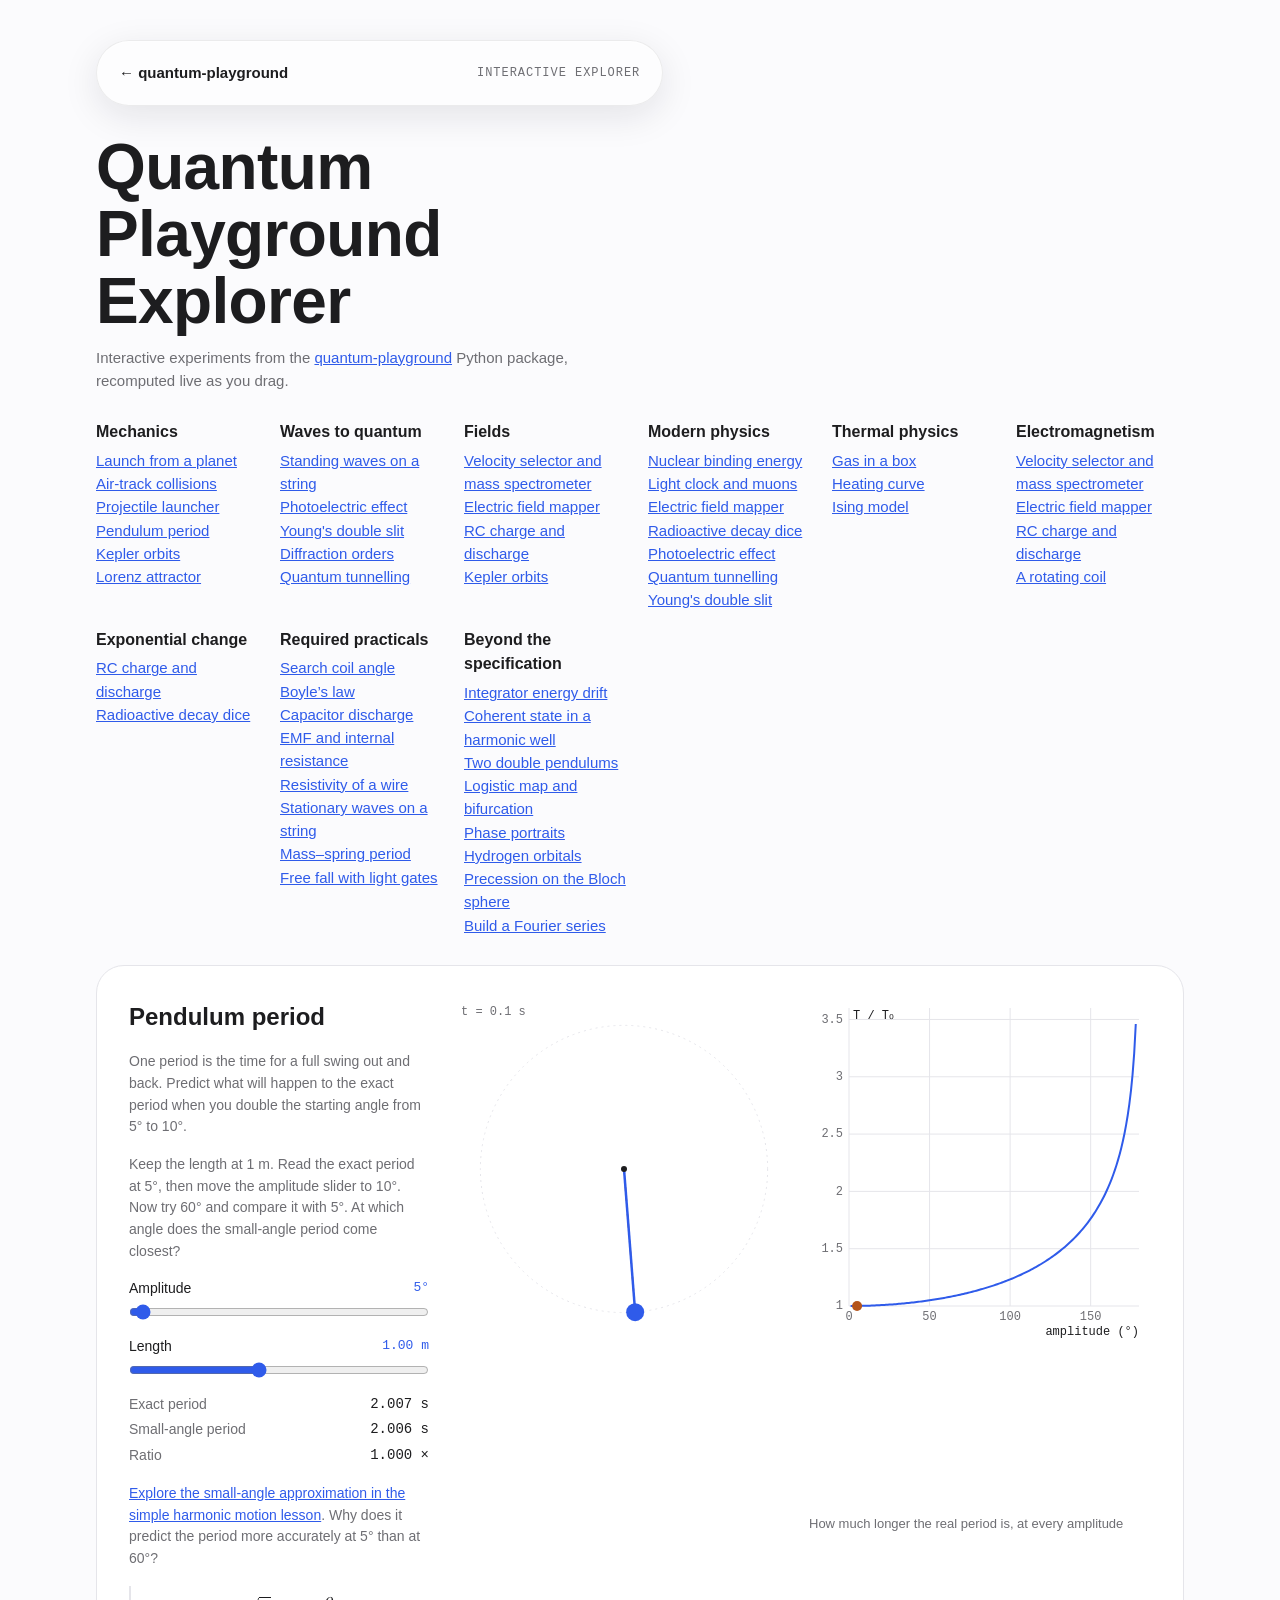
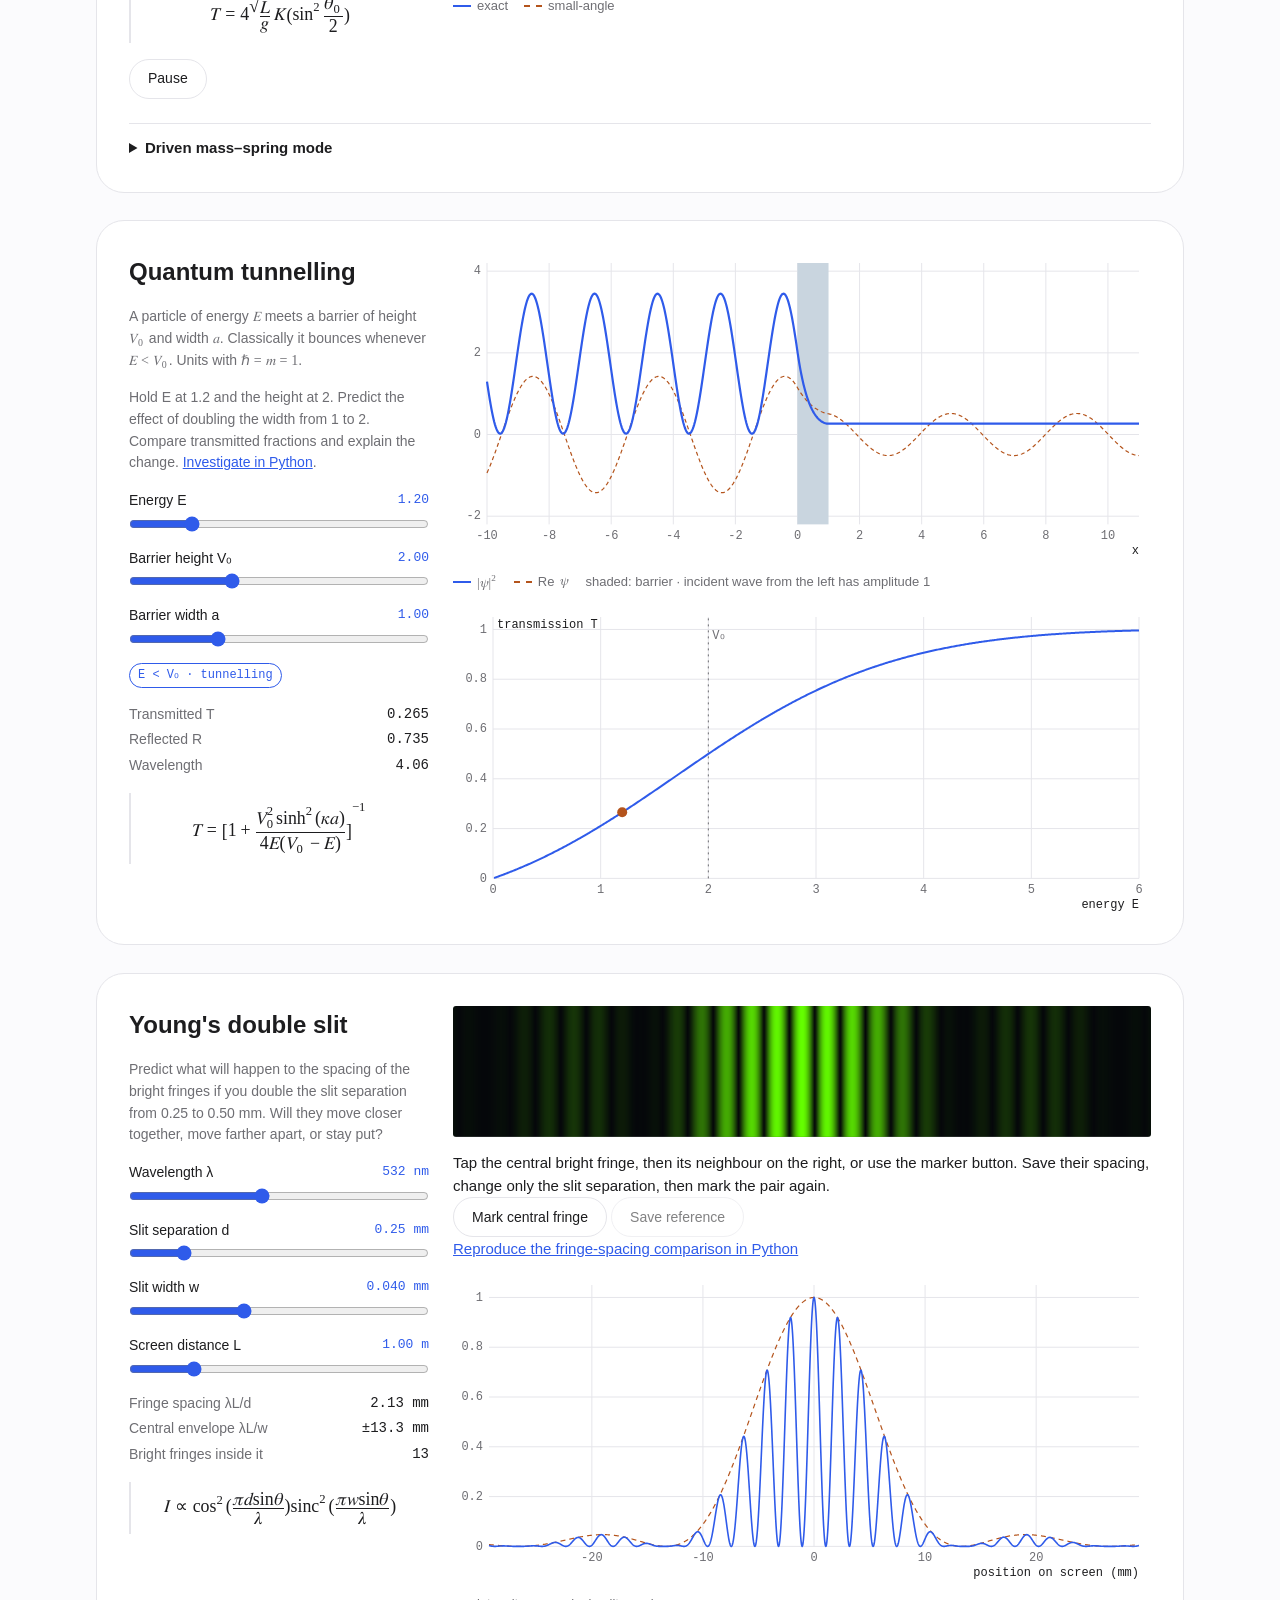
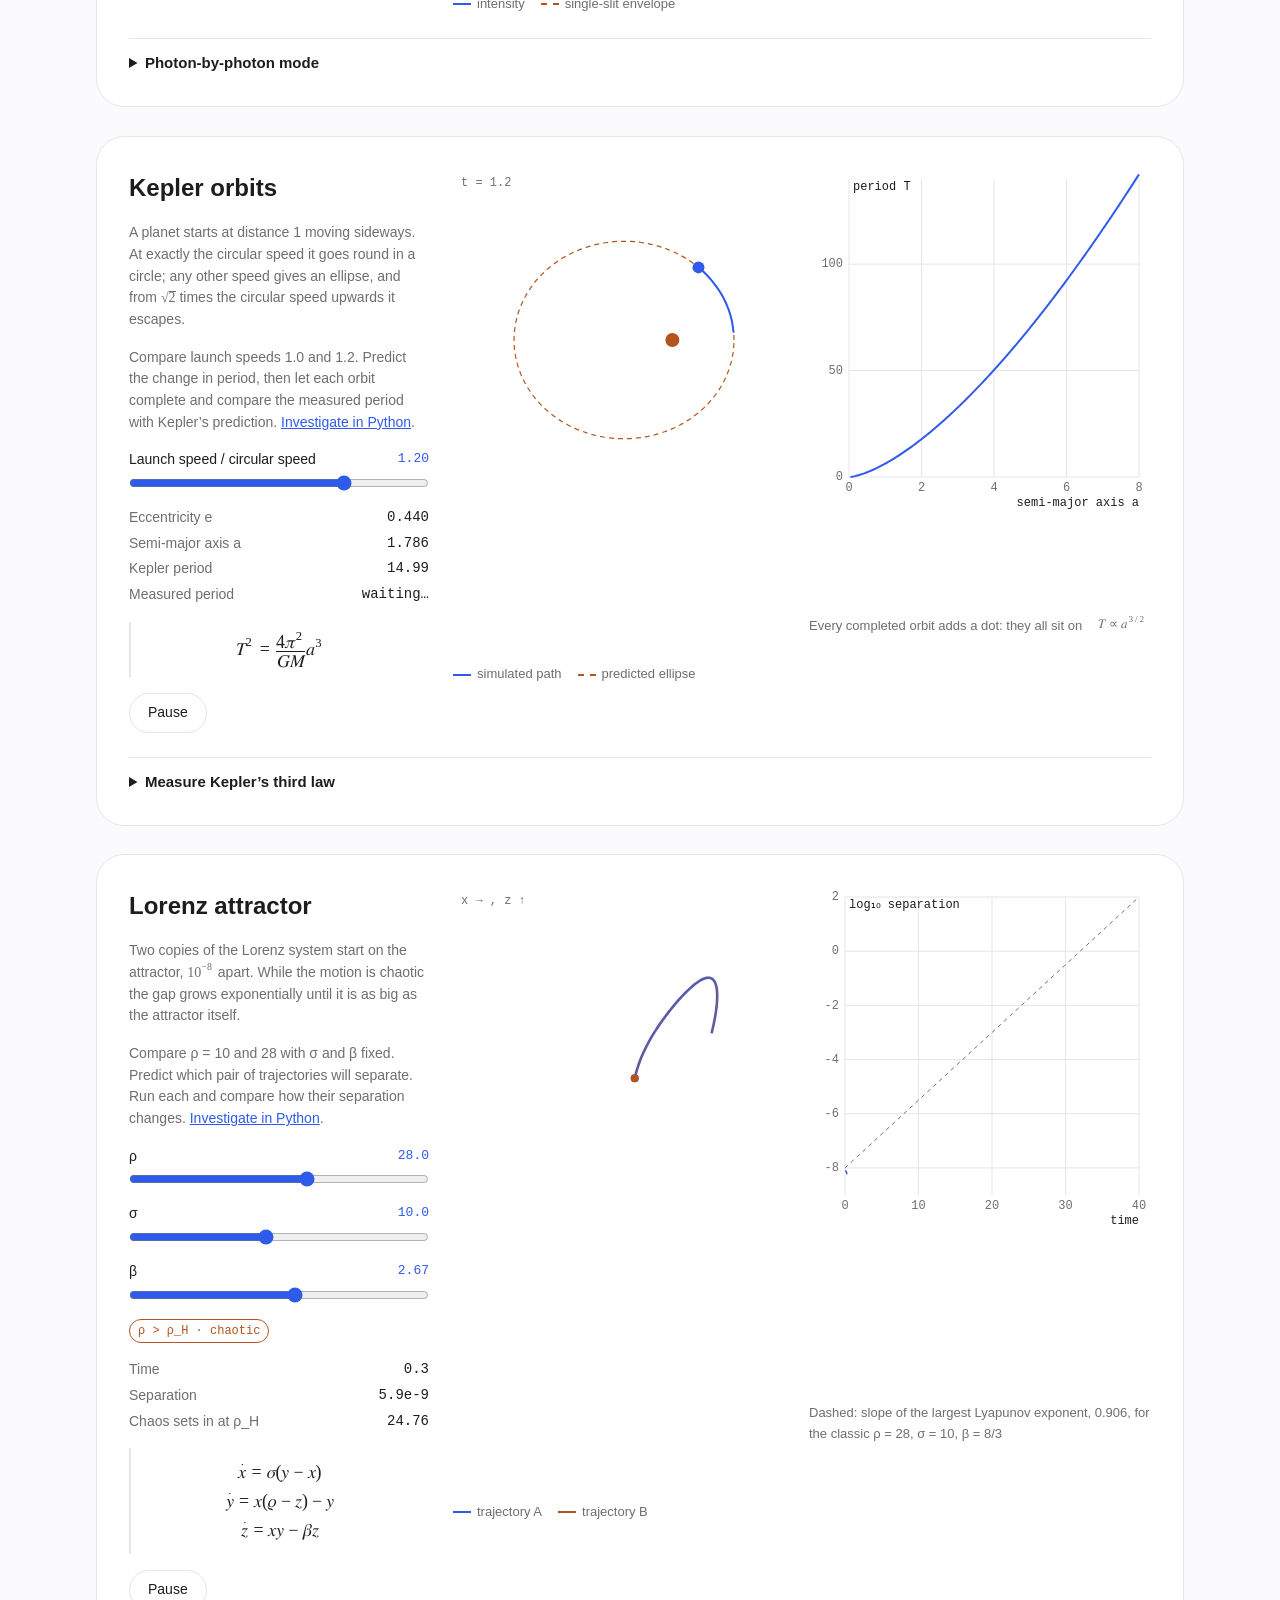
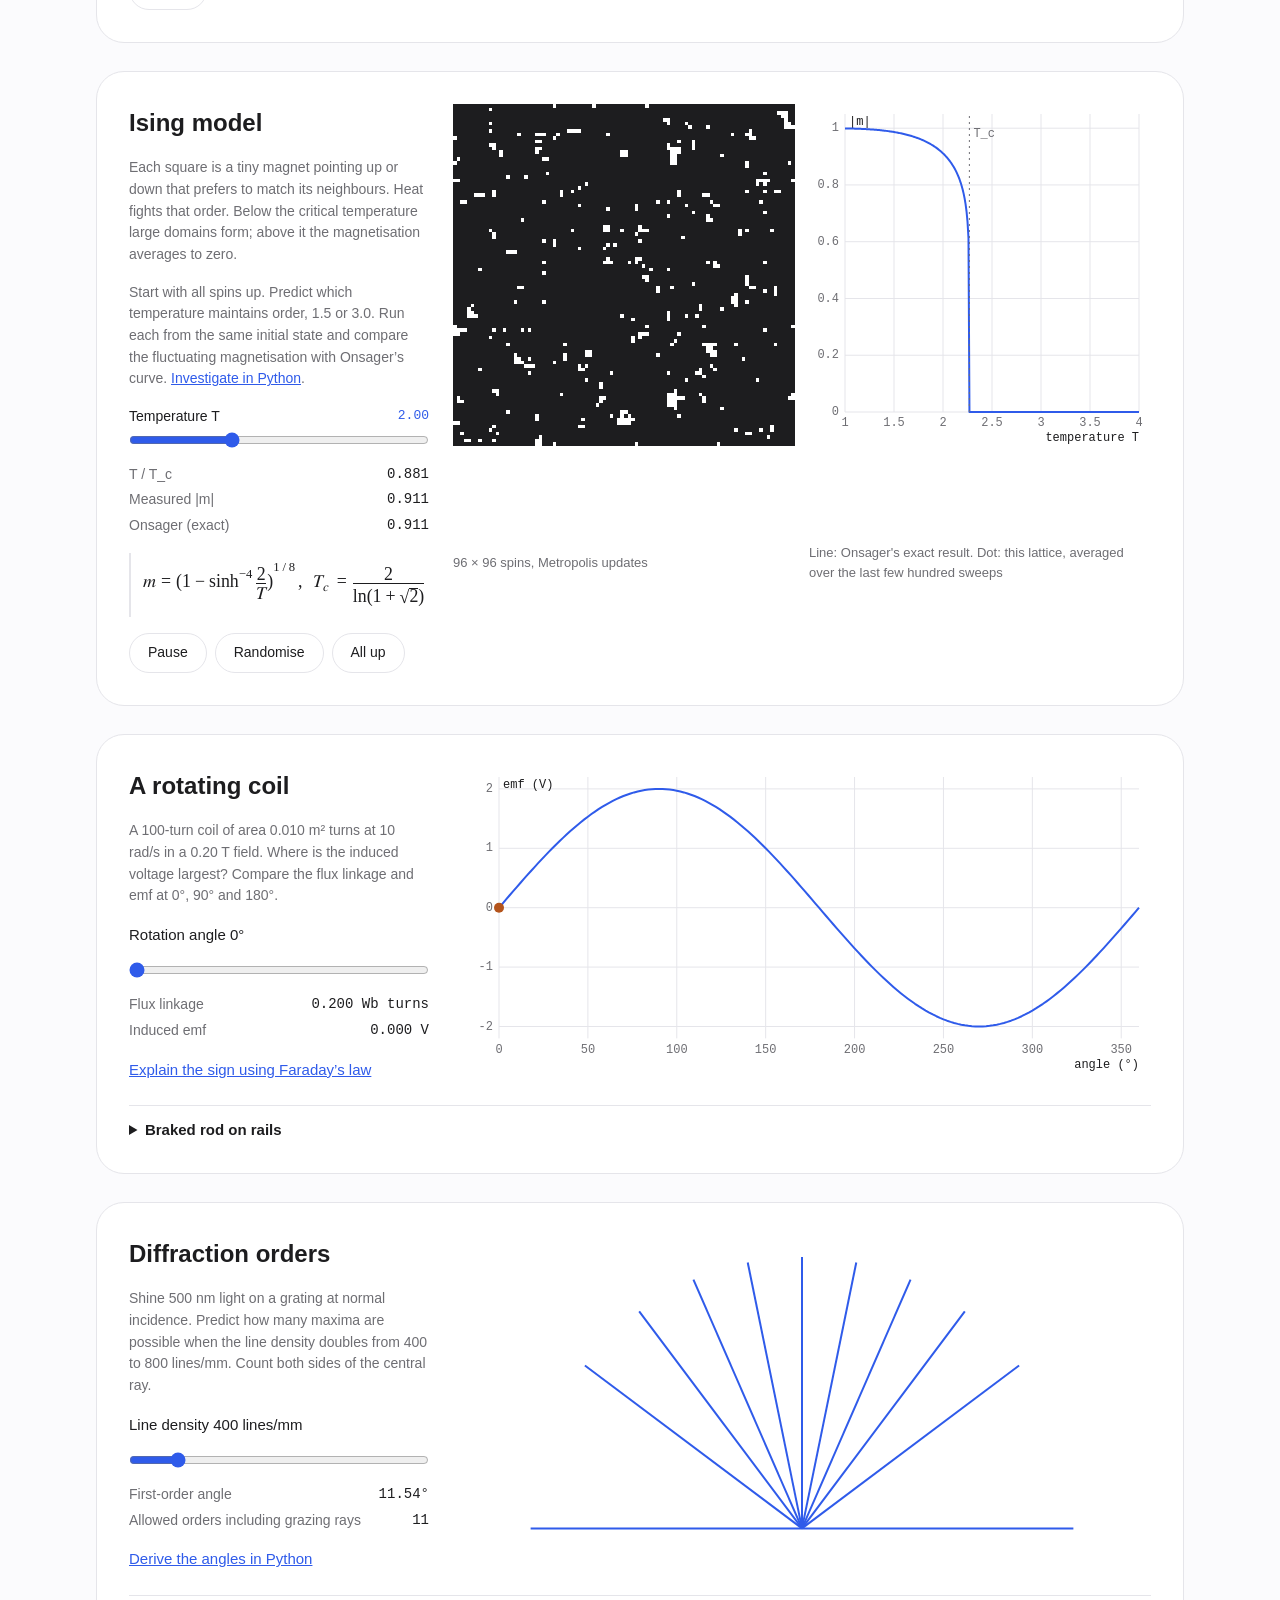
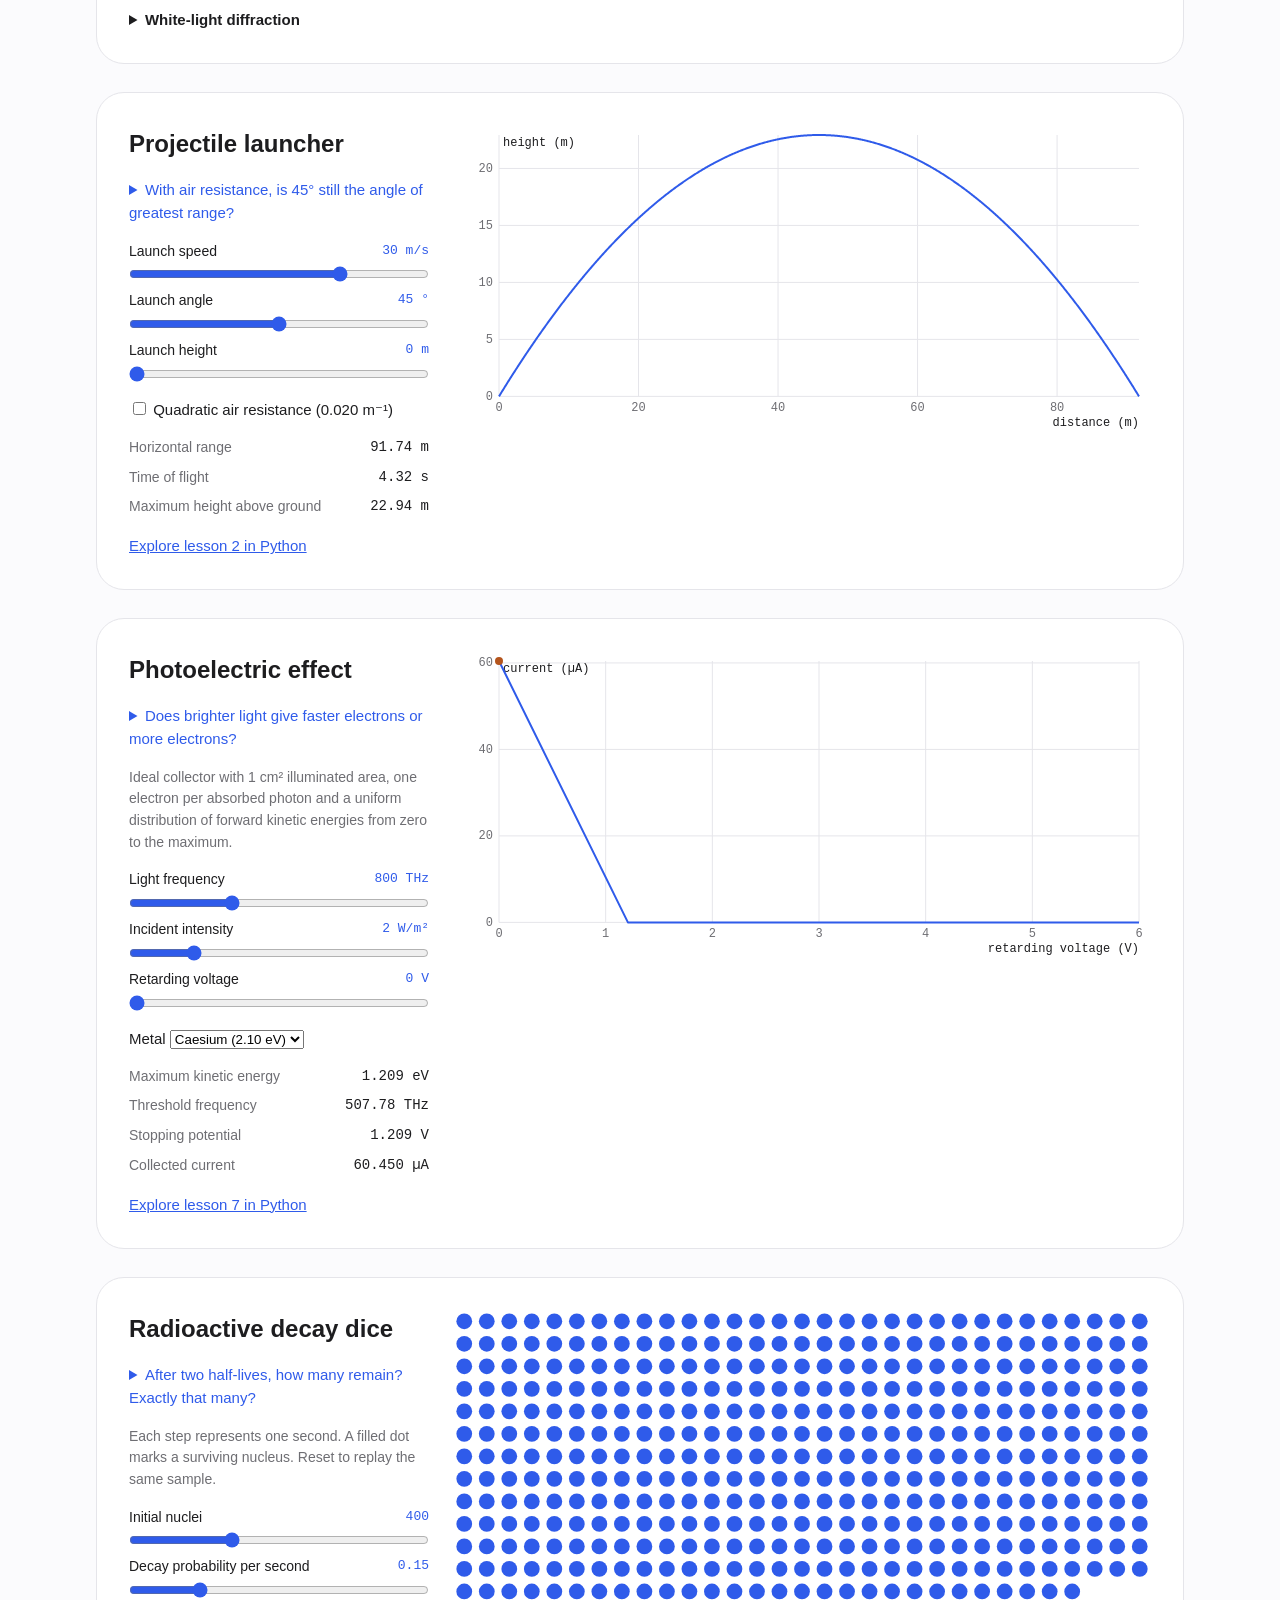
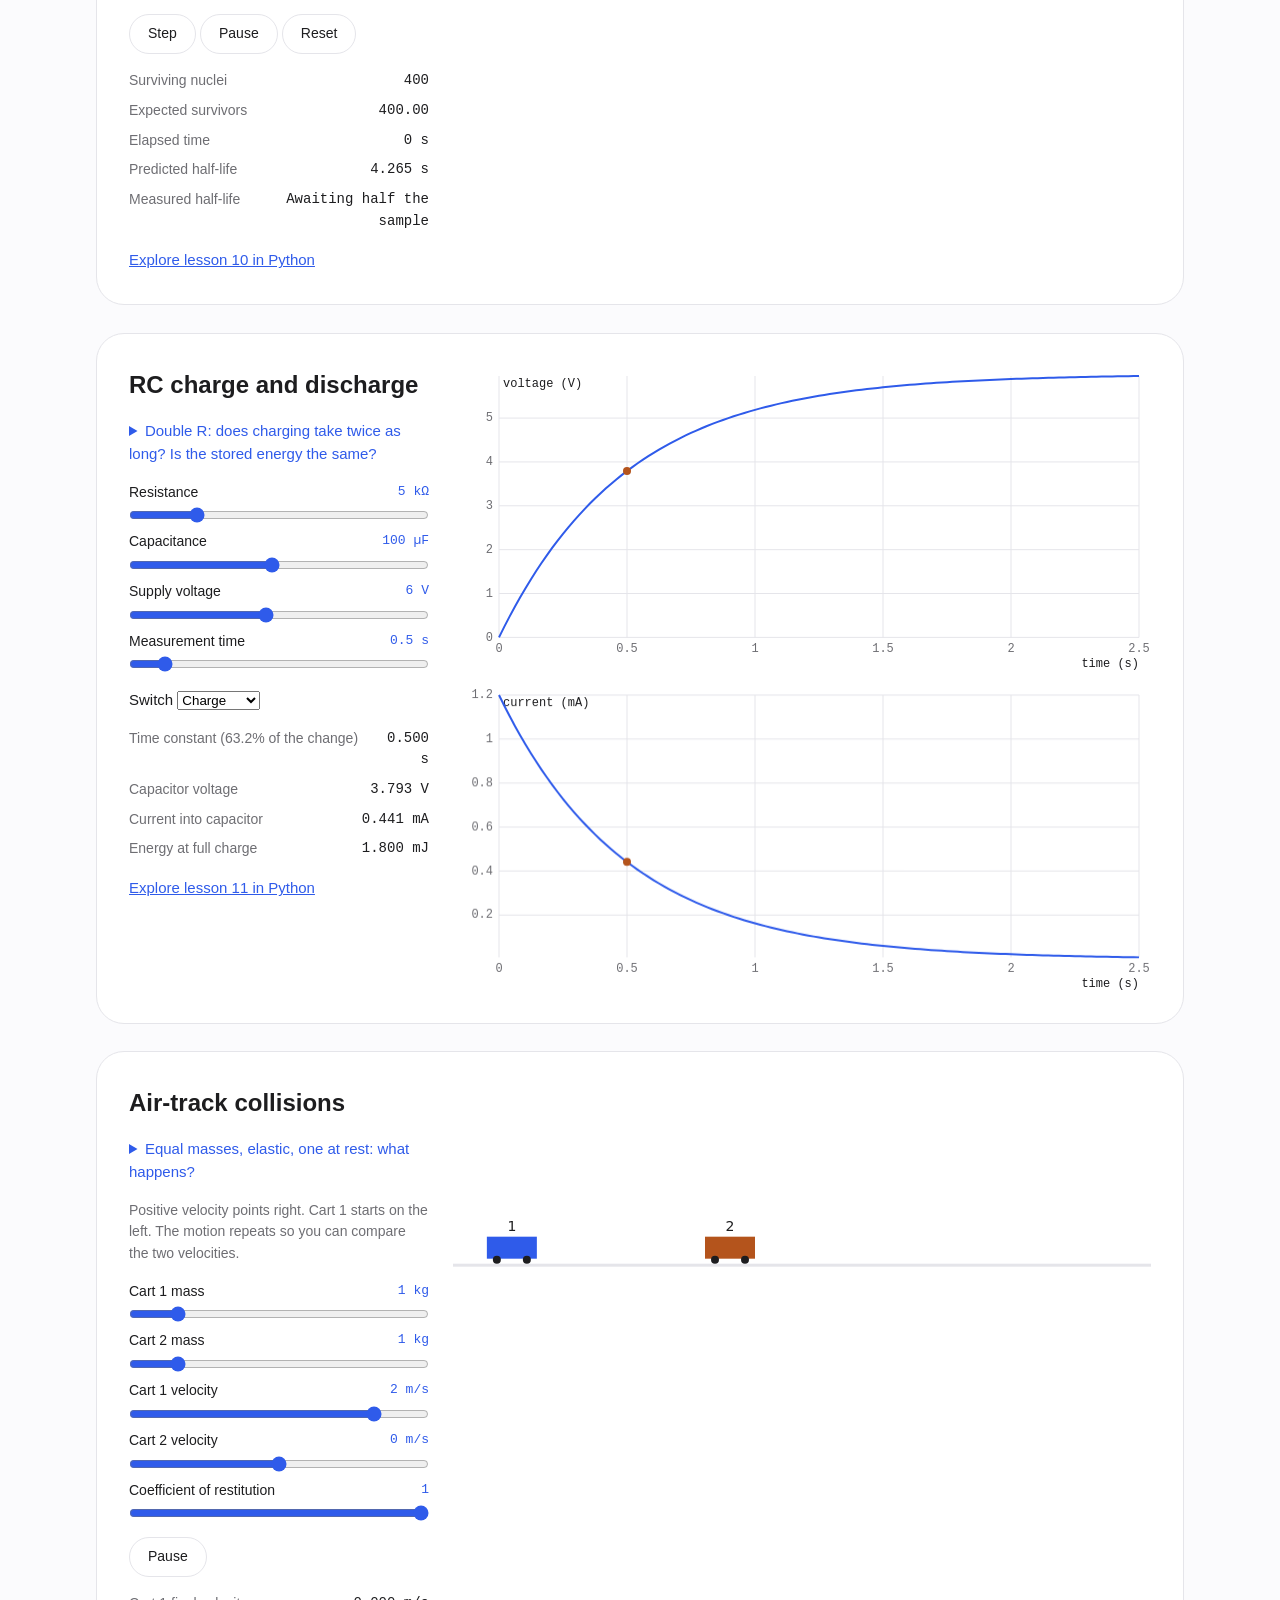
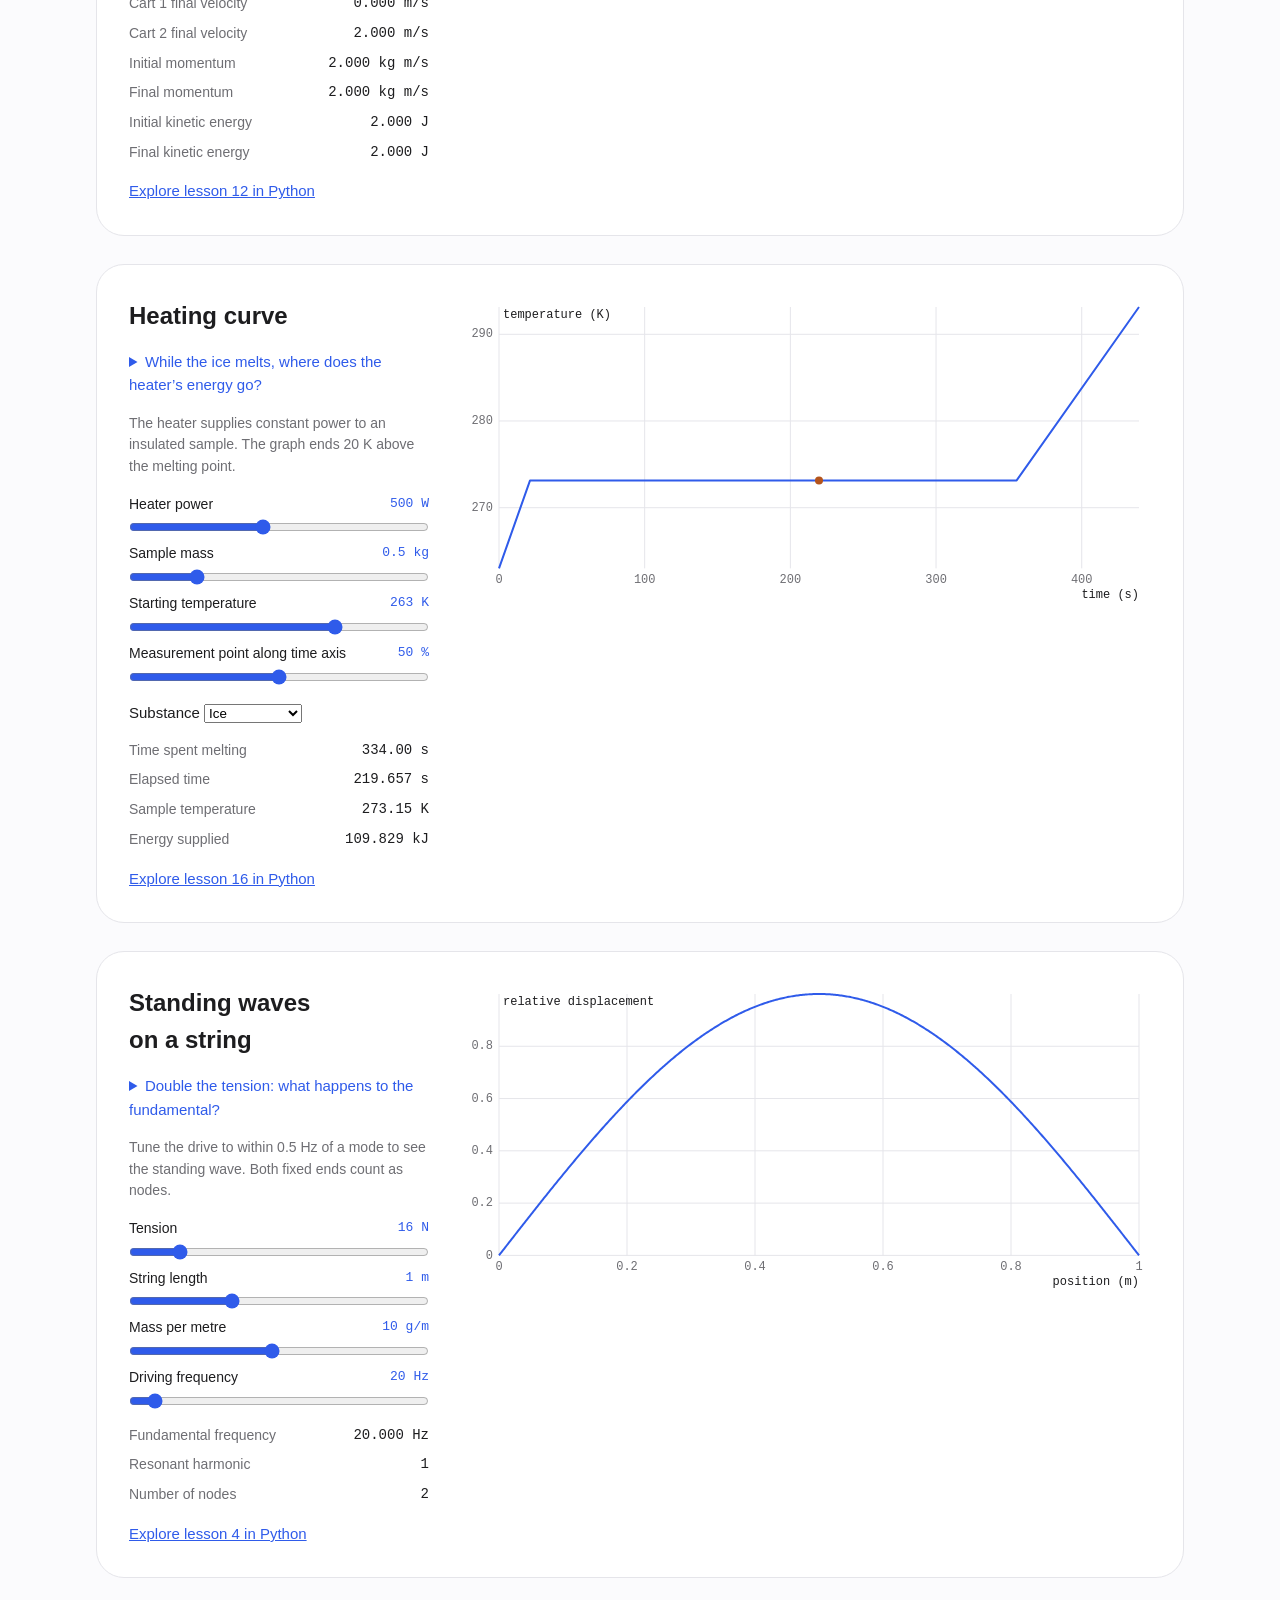
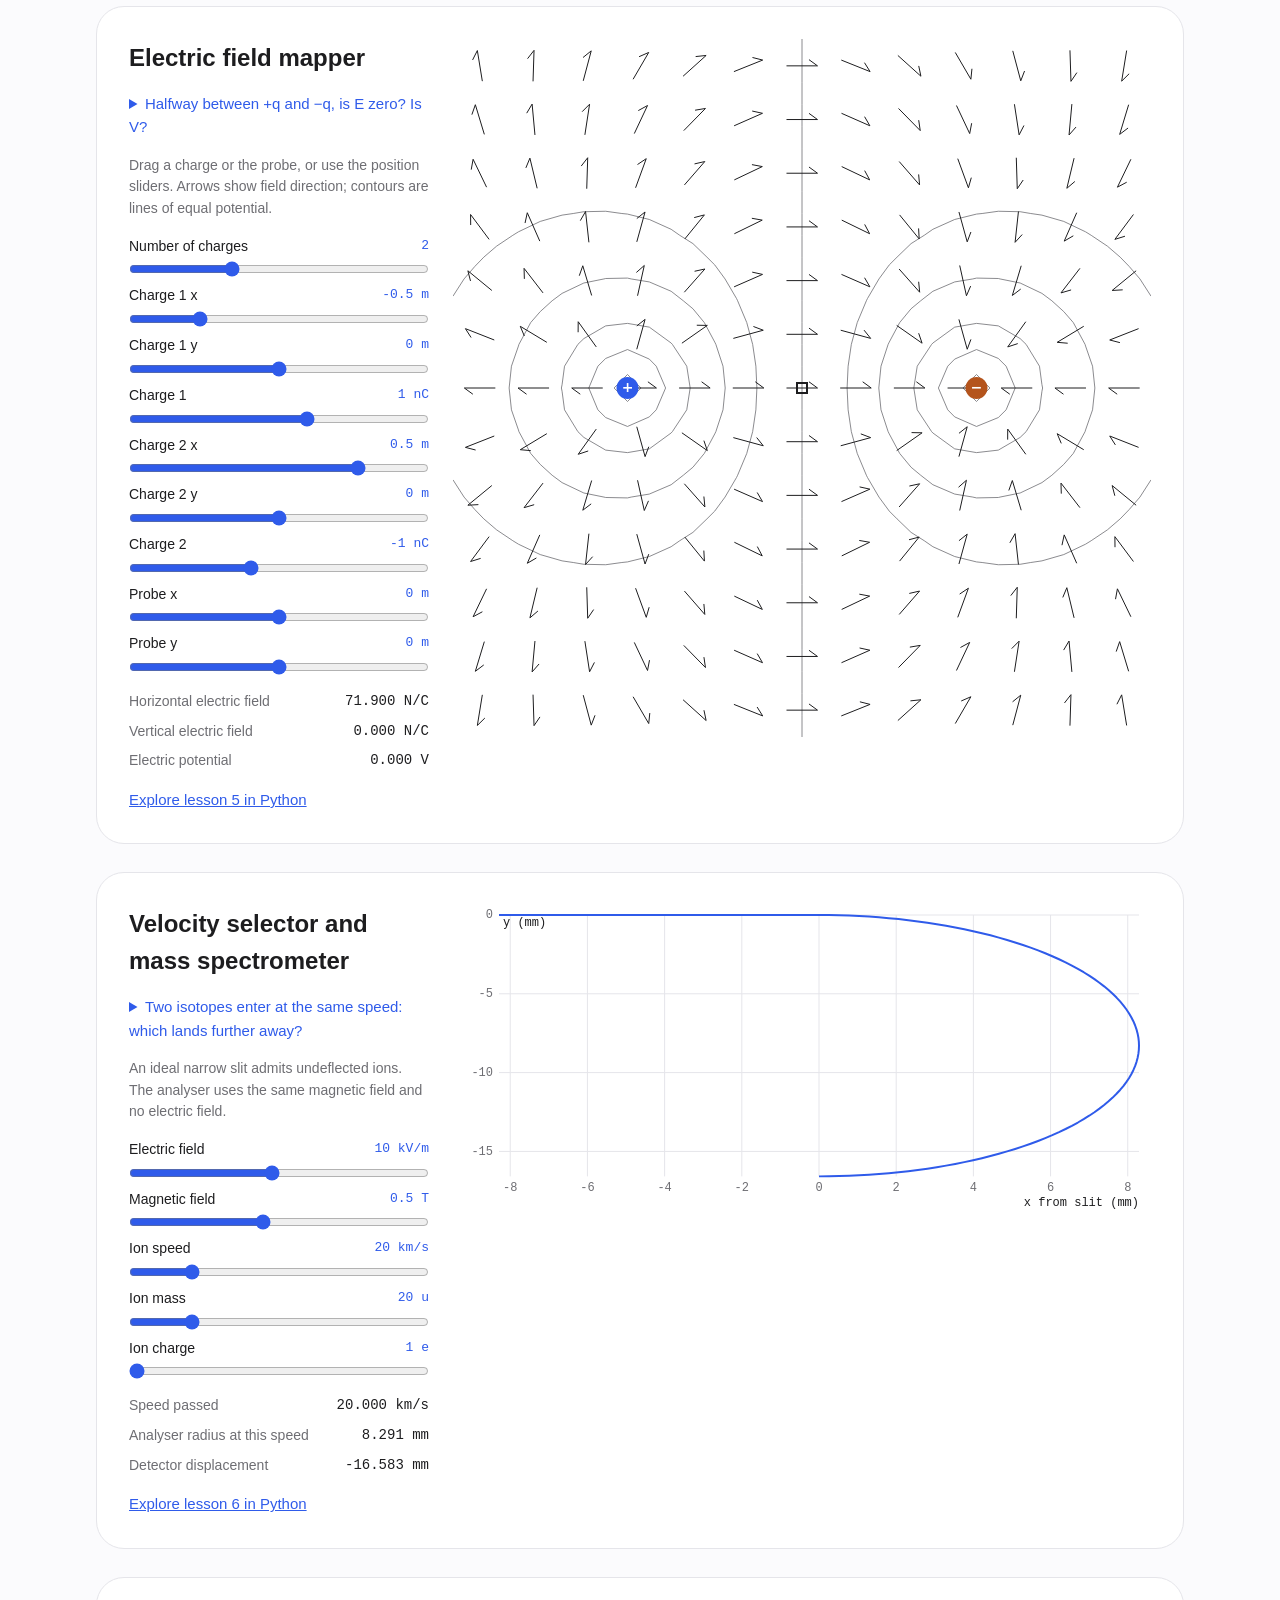
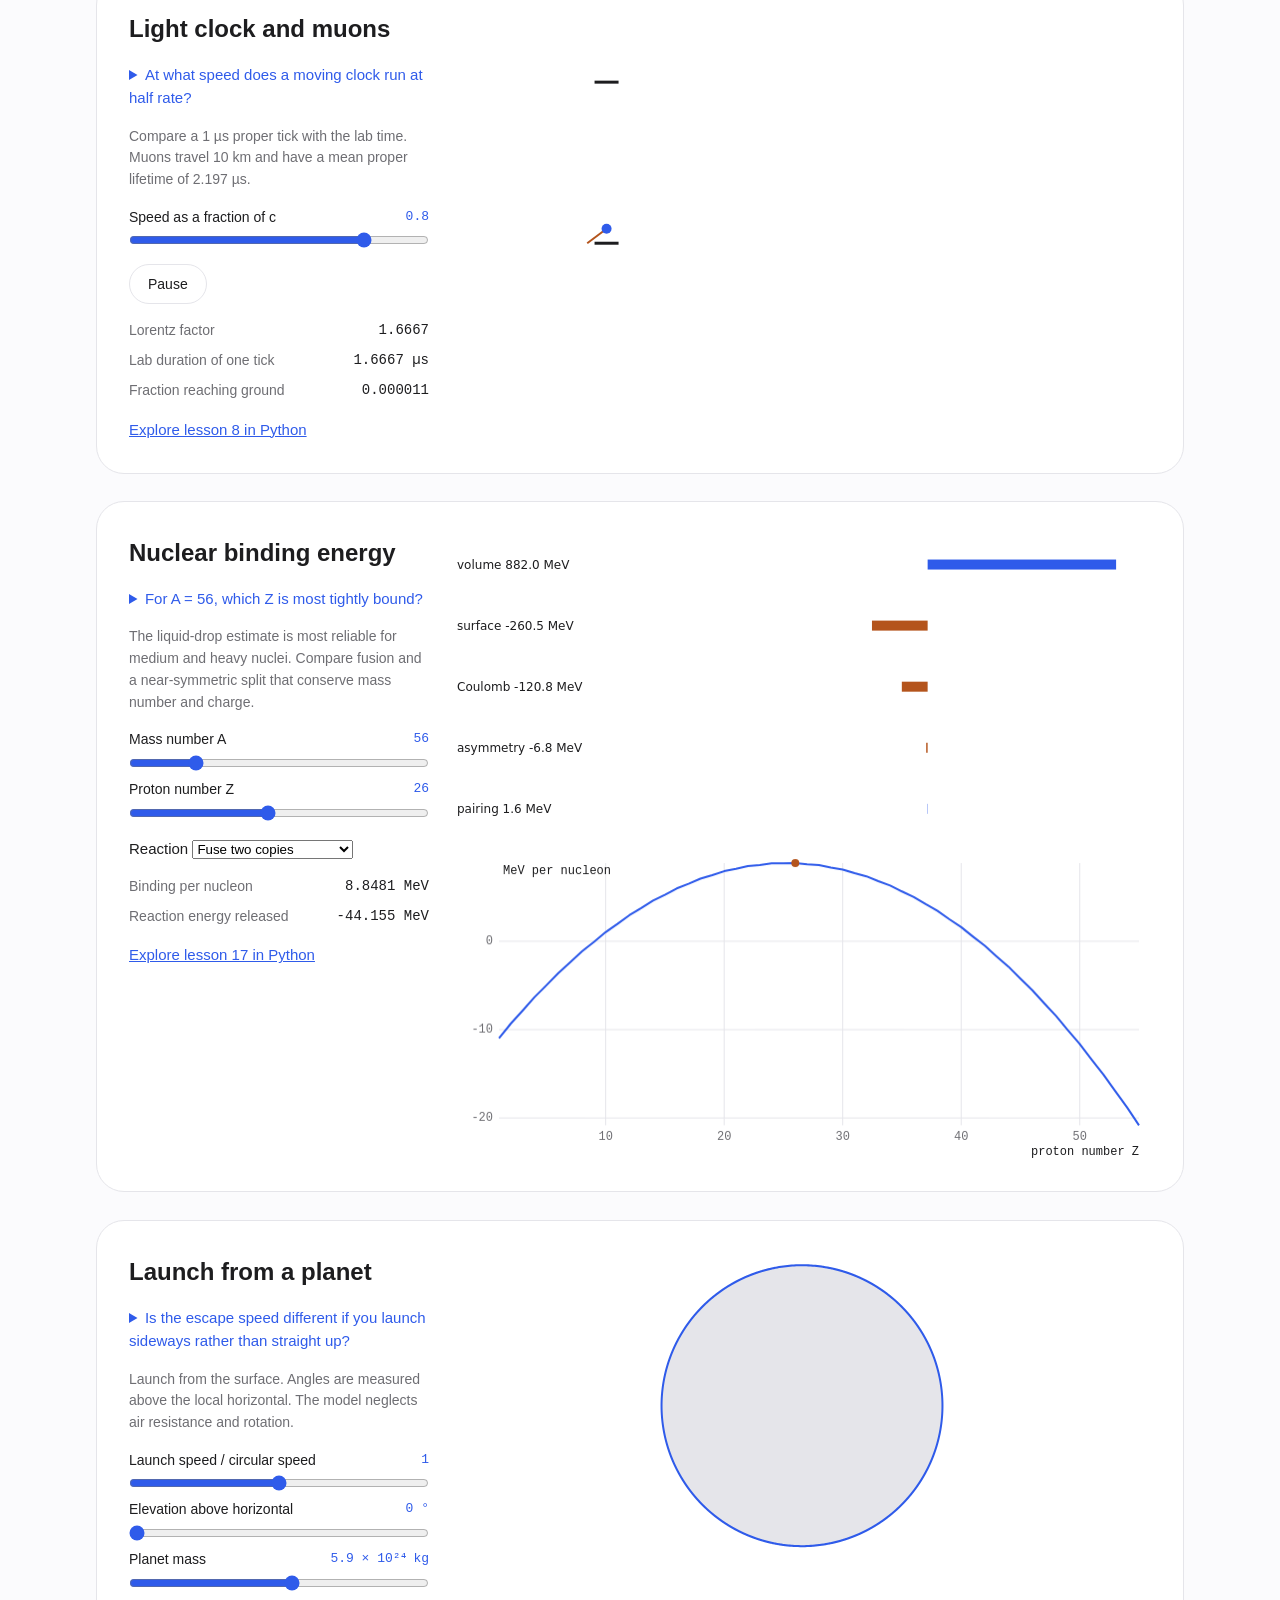
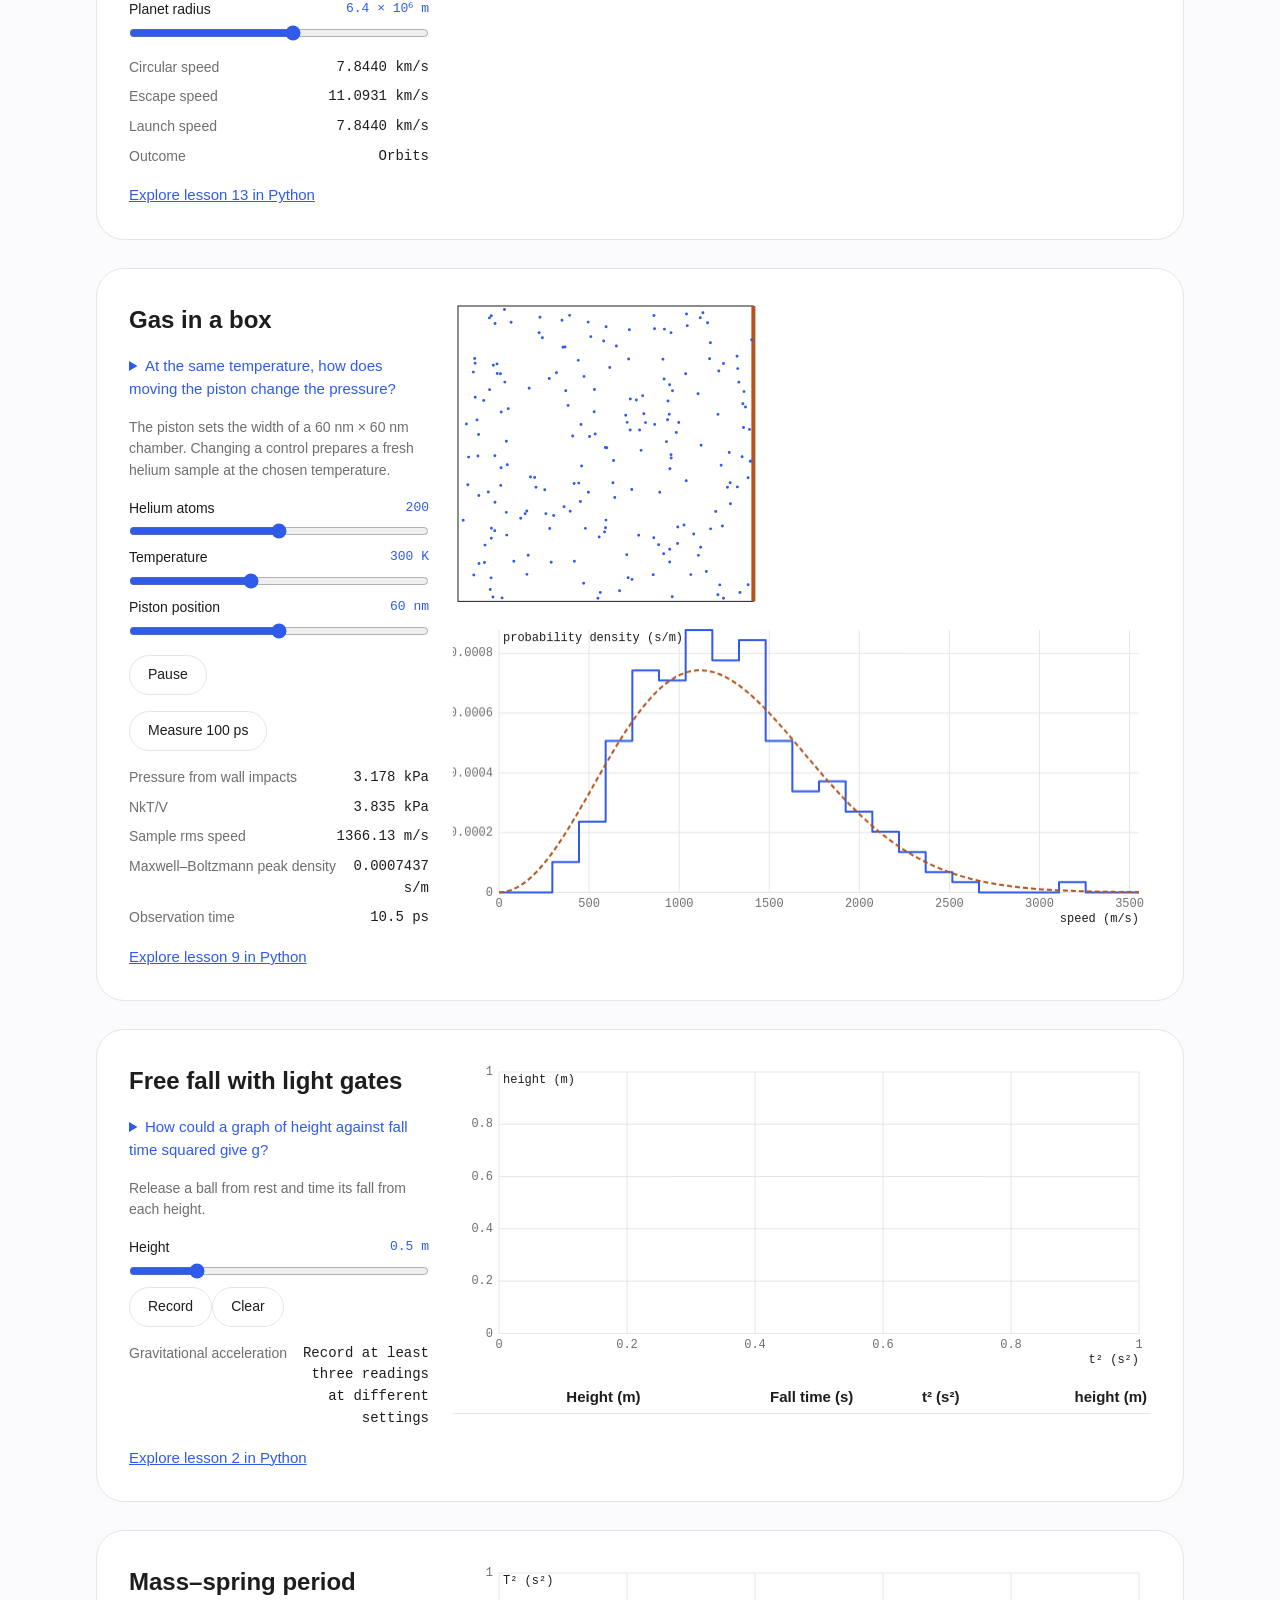
==== commit 0cbb2062: "Merge pull request #21 from StativeSh/codex/explorer-m5 M5: Add eight experiments beyond the specifi" ====
--- a/site_src/explorer/index.html
+++ b/site_src/explorer/index.html
@@ -73,6 +73,16 @@
       <li><a href="#rp-spring">Mass–spring period</a></li>
       <li><a href="#rp-freefall">Free fall with light gates</a></li>
     </ul></div>
+    <div><h2>Beyond the specification</h2><ul>
+      <li><a href="#integrator-drift">Integrator energy drift</a></li>
+      <li><a href="#coherent-state">Coherent state in a harmonic well</a></li>
+      <li><a href="#double-pendulum">Two double pendulums</a></li>
+      <li><a href="#logistic">Logistic map and bifurcation</a></li>
+      <li><a href="#phase-portrait">Phase portraits</a></li>
+      <li><a href="#hydrogen">Hydrogen orbitals</a></li>
+      <li><a href="#bloch">Precession on the Bloch sphere</a></li>
+      <li><a href="#fourier">Build a Fourier series</a></li>
+    </ul></div>
   </nav>
 
   <!-- ===================== Pendulum ===================== -->
@@ -689,6 +699,123 @@
     </div>
     <div class="plots experiment-figures">
       <canvas class="c-plot" id="rp-searchcoil-plot" role="img" aria-label="Recorded points and their fitted line"></canvas>
+    </div>
+  </section>
+
+  <section class="experiment" id="fourier" aria-labelledby="fourier-h">
+    <div class="side">
+      <h2 id="fourier-h">Build a Fourier series</h2>
+      <div class="prediction"></div>
+      <p>Add odd harmonics to a square wave of height ±1. Overshoot is measured as a percentage of the jump.</p>
+      <div class="controls"></div>
+      <div class="results"></div>
+      <a href="../lessons/04_stationary_waves.html">Explore lesson 4 in Python</a>
+    </div>
+    <div class="plots experiment-figures">
+      <canvas class="c-plot" id="fourier-plot" role="img" aria-label="Square wave and its truncated Fourier series"></canvas>
+    </div>
+  </section>
+
+  <section class="experiment" id="bloch" aria-labelledby="bloch-h">
+    <div class="side">
+      <h2 id="bloch-h">Precession on the Bloch sphere</h2>
+      <div class="prediction"></div>
+      <p>A spin initially points in the xz plane. A constant field along z gives the Hamiltonian ℏωσz/2.</p>
+      <div class="controls"></div>
+      <button type="button" id="bloch-play">Play</button>
+      <div class="results"></div>
+      <a href="../lessons/07_wave_particle_duality.html">Explore lesson 7 in Python</a>
+    </div>
+    <div class="plots experiment-figures">
+      <canvas class="c-plot" id="bloch-plot" role="img" aria-label="Projected Bloch sphere with the spin vector and precession circle"></canvas>
+    </div>
+  </section>
+
+  <section class="experiment" id="hydrogen" aria-labelledby="hydrogen-h">
+    <div class="side">
+      <h2 id="hydrogen-h">Hydrogen orbitals</h2>
+      <div class="prediction"></div>
+      <p>Choose quantum numbers and sample the density in a plane through the nucleus. Lengths are in Bohr radii.</p>
+      <div class="controls"></div>
+      <div class="results"></div>
+      <a href="../lessons/07_wave_particle_duality.html">Explore lesson 7 in Python</a>
+    </div>
+    <div class="plots experiment-figures">
+      <canvas class="c-plot" id="hydrogen-plot" role="img" aria-label="Hydrogen probability density in the xz plane with a marked probe"></canvas>
+    </div>
+  </section>
+
+  <section class="experiment" id="phase-portrait" aria-labelledby="phase-portrait-h">
+    <div class="side">
+      <h2 id="phase-portrait-h">Phase portraits</h2>
+      <div class="prediction"></div>
+      <p>Explore dx/dt = y and dy/dt = −kx − by in dimensionless units. Arrows indicate the local direction of motion.</p>
+      <div class="controls"></div>
+      <div class="results"></div>
+      <a href="../lessons/01_simple_harmonic_motion.html">Explore lesson 1 in Python</a>
+    </div>
+    <div class="plots experiment-figures">
+      <canvas class="c-plot" id="phase-portrait-plot" role="img" aria-label="Direction field and trajectories of a linear dynamical system"></canvas>
+    </div>
+  </section>
+
+  <section class="experiment" id="logistic" aria-labelledby="logistic-h">
+    <div class="side">
+      <h2 id="logistic-h">Logistic map and bifurcation</h2>
+      <div class="prediction"></div>
+      <p>Iterate x → rx(1 − x) for a population fraction. The bifurcation diagram discards the first 500 iterations.</p>
+      <div class="controls"></div>
+      <div class="results"></div>
+      <a href="../lessons/10_radioactive_decay.html">Explore lesson 10 in Python</a>
+    </div>
+    <div class="plots experiment-figures">
+      <canvas class="c-plot" id="logistic-plot" role="img" aria-label="Population fraction over successive iterations"></canvas>
+      <canvas class="c-plot" id="logistic-plot2" role="img" aria-label="Attracting populations against growth parameter"></canvas>
+    </div>
+  </section>
+
+  <section class="experiment" id="double-pendulum" aria-labelledby="double-pendulum-h">
+    <div class="side">
+      <h2 id="double-pendulum-h">Two double pendulums</h2>
+      <div class="prediction"></div>
+      <p>Both systems have 1 m rods, 1 kg bobs and start from rest. Only the starting angle of the second lower rod differs.</p>
+      <div class="controls"></div>
+      <button type="button" id="double-pendulum-play">Play</button>
+      <div class="results"></div>
+      <a href="../lessons/01_simple_harmonic_motion.html">Explore lesson 1 in Python</a>
+    </div>
+    <div class="plots experiment-figures">
+      <canvas class="c-plot" id="double-pendulum-plot" role="img" aria-label="Pair of double pendulums with separate pivots and trails"></canvas>
+    </div>
+  </section>
+
+  <section class="experiment" id="coherent-state" aria-labelledby="coherent-state-h">
+    <div class="side">
+      <h2 id="coherent-state-h">Coherent state in a harmonic well</h2>
+      <div class="prediction"></div>
+      <p>Use natural units ℏ = m = 1. Vary the initial complex amplitude and inspect the packet at different times.</p>
+      <div class="controls"></div>
+      <button type="button" id="coherent-state-play">Play</button>
+      <div class="results"></div>
+      <a href="../lessons/07_wave_particle_duality.html">Explore lesson 7 in Python</a>
+    </div>
+    <div class="plots experiment-figures">
+      <canvas class="c-plot" id="coherent-state-plot" role="img" aria-label="Position probability density and its harmonic potential"></canvas>
+      <canvas class="c-plot" id="coherent-state-plot2" role="img" aria-label="Harmonic potential and the packet’s mean energy"></canvas>
+    </div>
+  </section>
+
+  <section class="experiment" id="integrator-drift" aria-labelledby="integrator-drift-h">
+    <div class="side">
+      <h2 id="integrator-drift-h">Integrator energy drift</h2>
+      <div class="prediction"></div>
+      <p>Integrate a unit-mass harmonic oscillator from x = 1, v = 0 using the same time step for all three methods. The graph shows Euler in rust, RK4 dashed and Verlet in the text colour.</p>
+      <div class="controls"></div>
+      <div class="results"></div>
+      <a href="../lessons/01_simple_harmonic_motion.html">Explore lesson 1 in Python</a>
+    </div>
+    <div class="plots experiment-figures">
+      <canvas class="c-plot" id="integrator-drift-plot" role="img" aria-label="Relative energy errors for Euler, RK4 and velocity Verlet"></canvas>
     </div>
   </section>
 
@@ -728,5 +855,13 @@
 <script type="module" src="./exp-rp-capacitor.js"></script>
 <script type="module" src="./exp-rp-boyle.js"></script>
 <script type="module" src="./exp-rp-searchcoil.js"></script>
+<script type="module" src="./exp-fourier.js"></script>
+<script type="module" src="./exp-bloch.js"></script>
+<script type="module" src="./exp-hydrogen.js"></script>
+<script type="module" src="./exp-phase-portrait.js"></script>
+<script type="module" src="./exp-logistic.js"></script>
+<script type="module" src="./exp-double-pendulum.js"></script>
+<script type="module" src="./exp-coherent-state.js"></script>
+<script type="module" src="./exp-integrator-drift.js"></script>
 </body>
 </html>
--- a/site_src/explorer/style.css
+++ b/site_src/explorer/style.css
@@ -126,7 +126,6 @@
   box-shadow: inset 0 1px 1px rgba(255,255,255,0.6), 0 10px 36px rgba(17,24,39,0.10); border: 1px solid color-mix(in srgb, var(--fg) 8%, transparent); }
 .glassbar .brand { font-family: var(--font-display); font-weight: 600; color: var(--fg); text-decoration: none; min-height: 44px; display: inline-flex; align-items: center; }
 .glassbar .brand:hover { color: var(--accent); }
-.experiment { box-shadow: 0 1px 2px rgba(17,24,39,0.04), 0 18px 48px rgba(17,24,39,0.06); }
 
 .experiment-index { display: grid; grid-template-columns: repeat(auto-fit, minmax(150px, 1fr)); gap: 16px; }
 .experiment-index h2 { font-size: 16px; }
@@ -142,8 +141,8 @@
 .extension[open] .side { margin-block: 12px; max-width: 45ch; }
 .extension canvas { max-width: 700px; }
 
-/* A live readout or canvas resize only needs layout within its own experiment. */
-.experiment { contain: layout; }
+/* Keep live readout layout and canvas paint damage within the section border. */
+.experiment { contain: layout paint; }
 .experiment-figures table { width: 100%; border-collapse: collapse; font-variant-numeric: tabular-nums; }
 .experiment-figures th, .experiment-figures td { padding: 4px; border-bottom: 1px solid var(--grid); text-align: right; overflow-wrap: anywhere; }
 
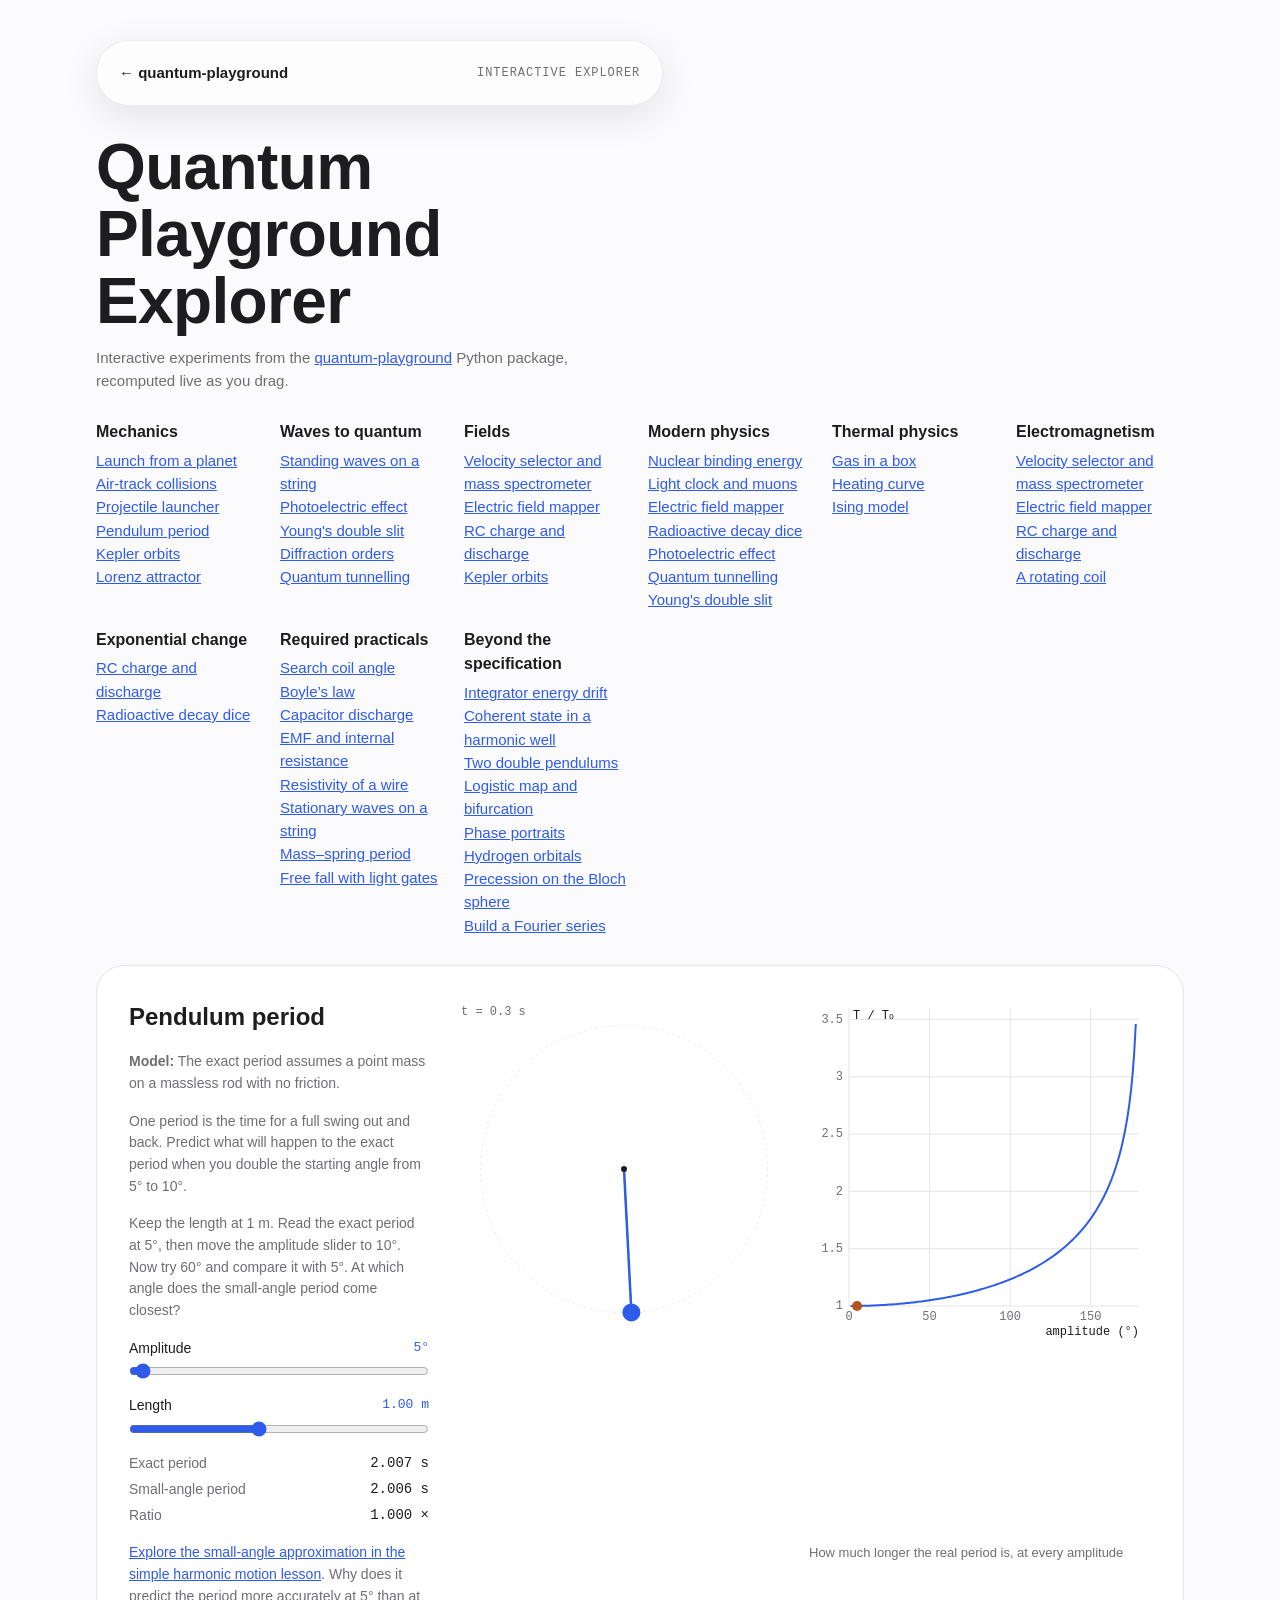
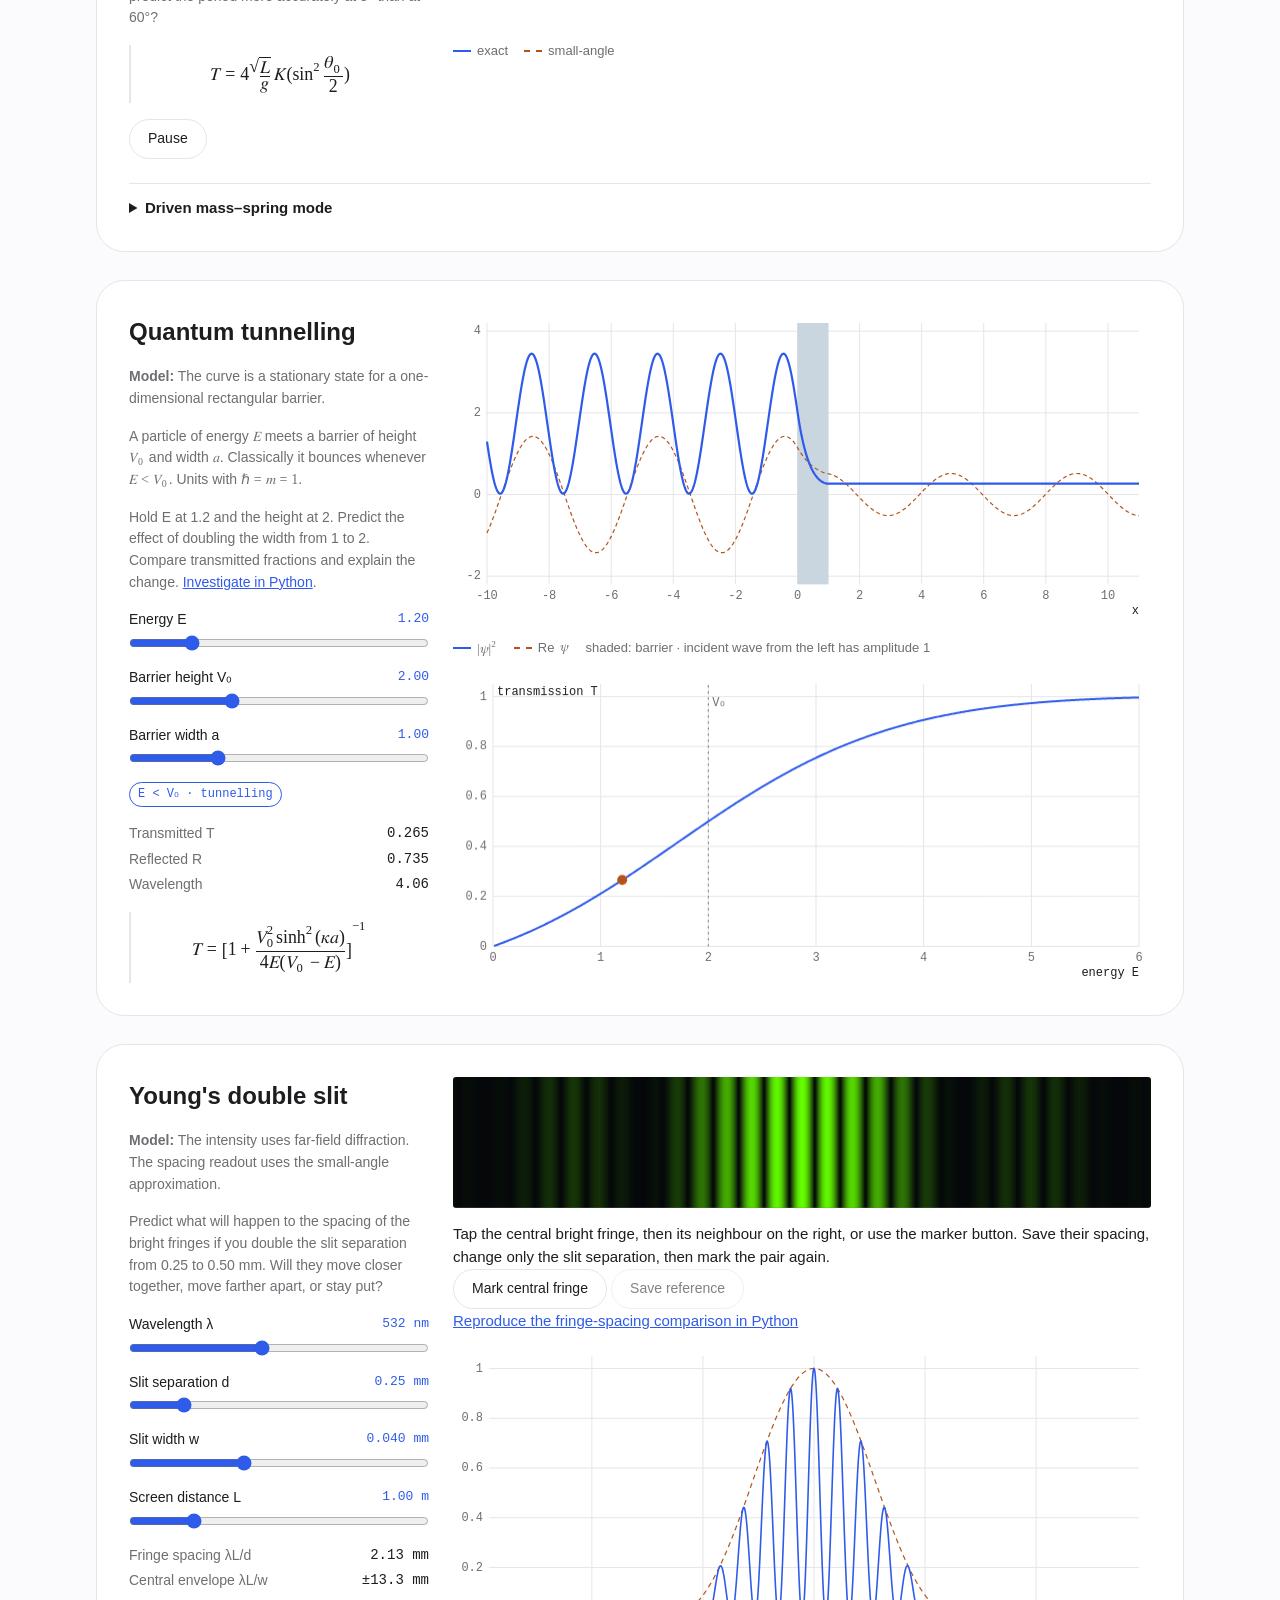
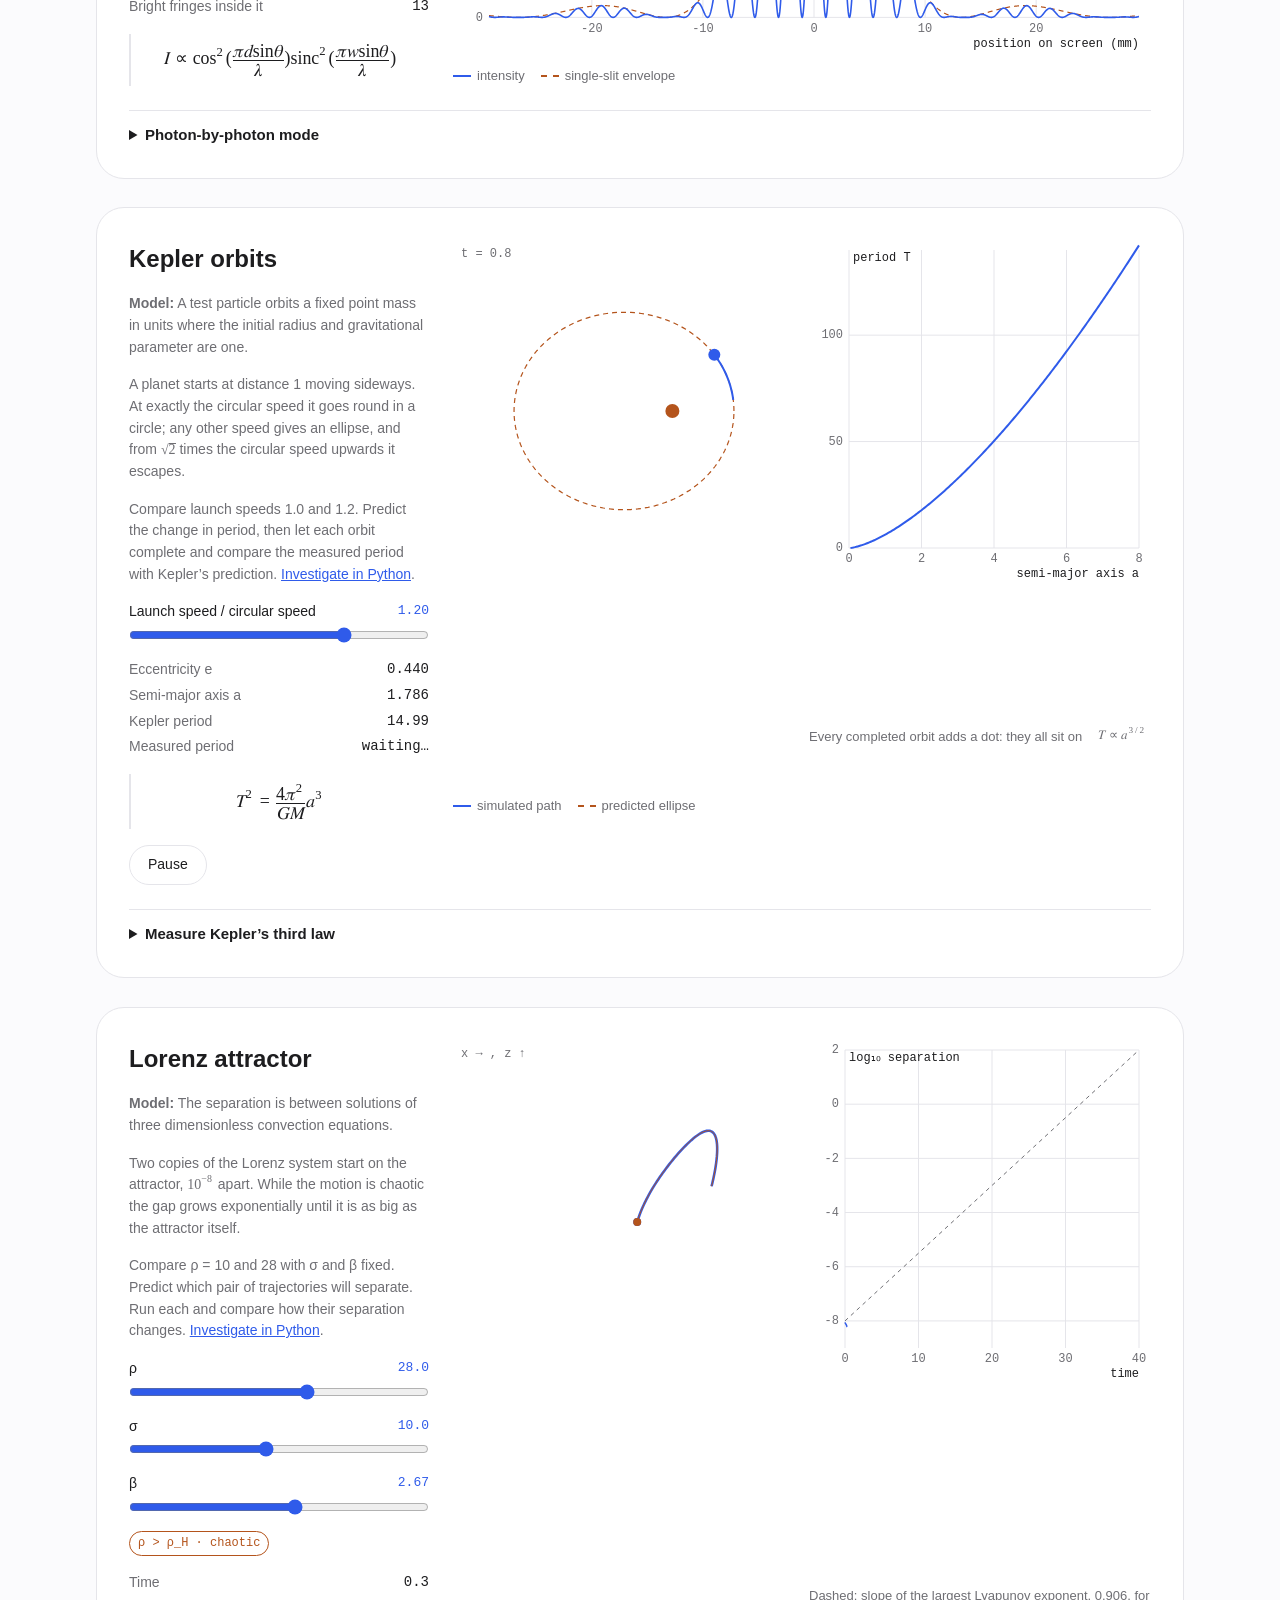
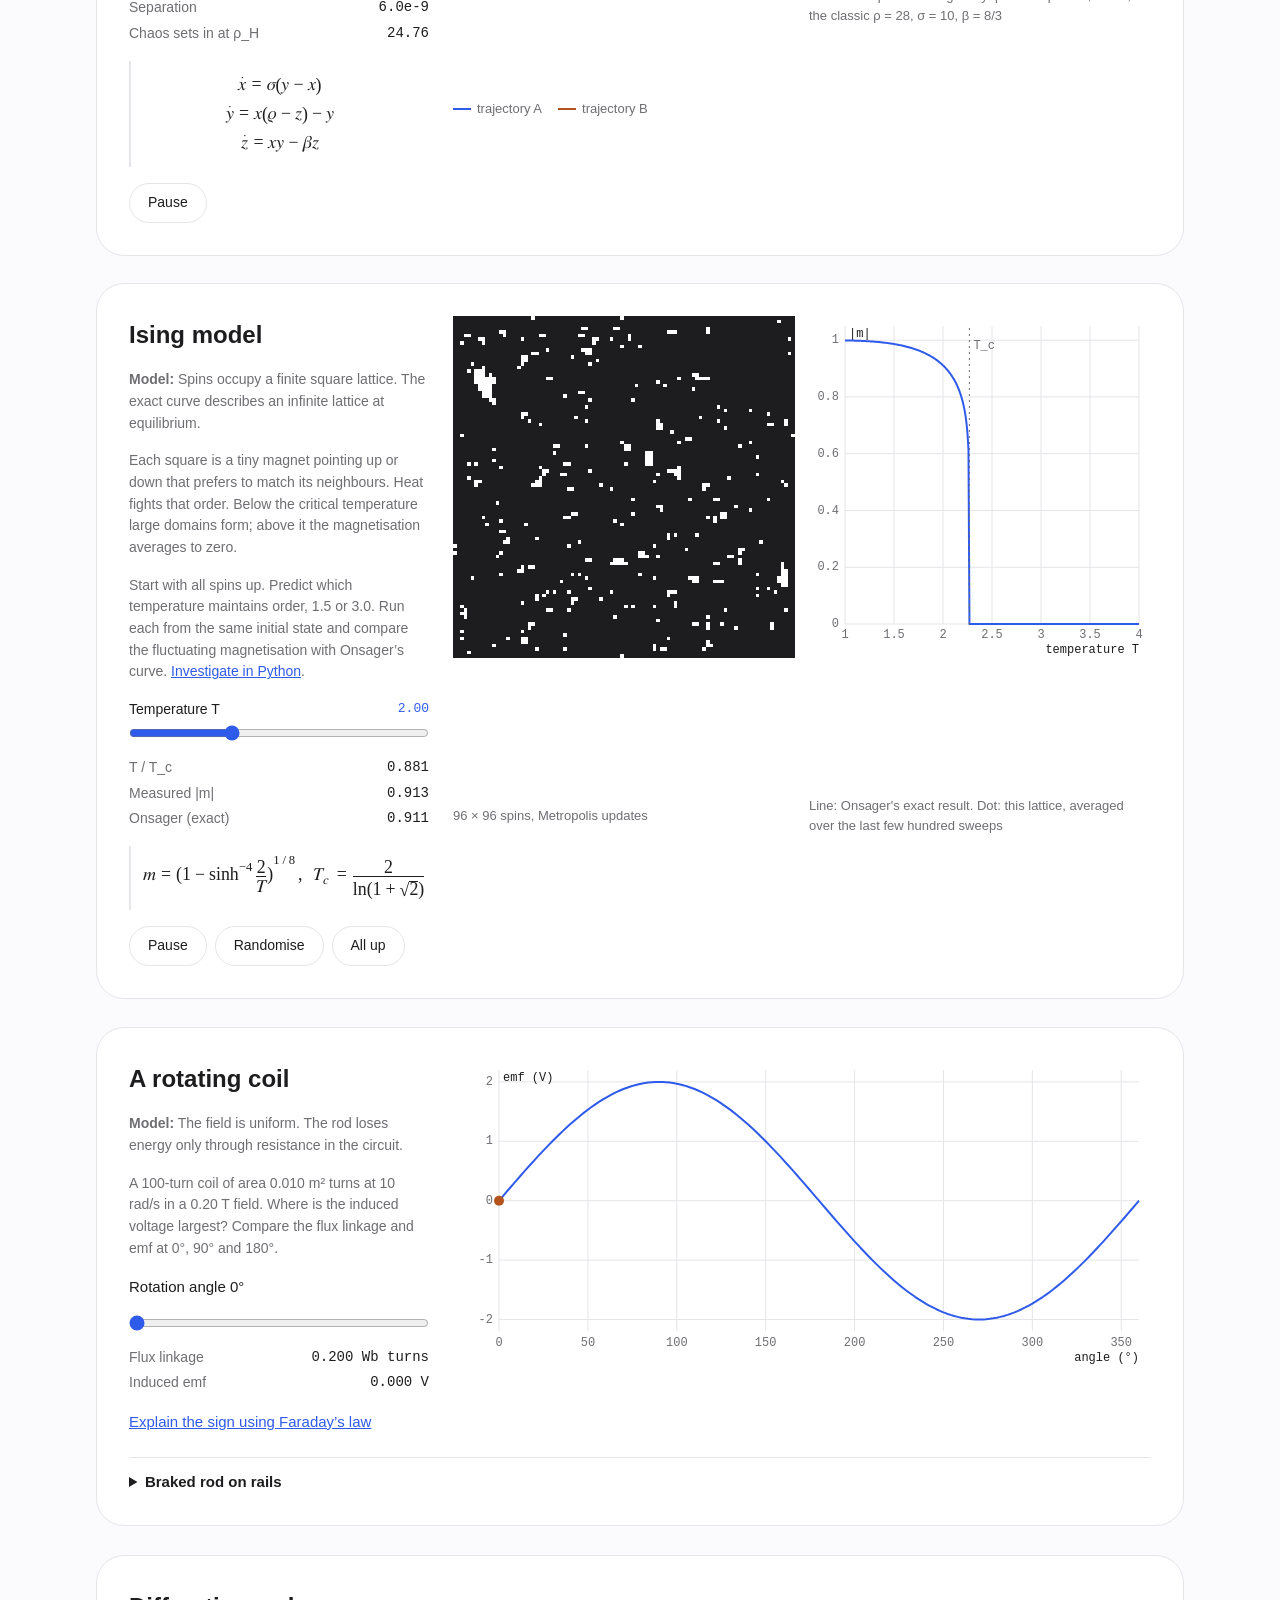
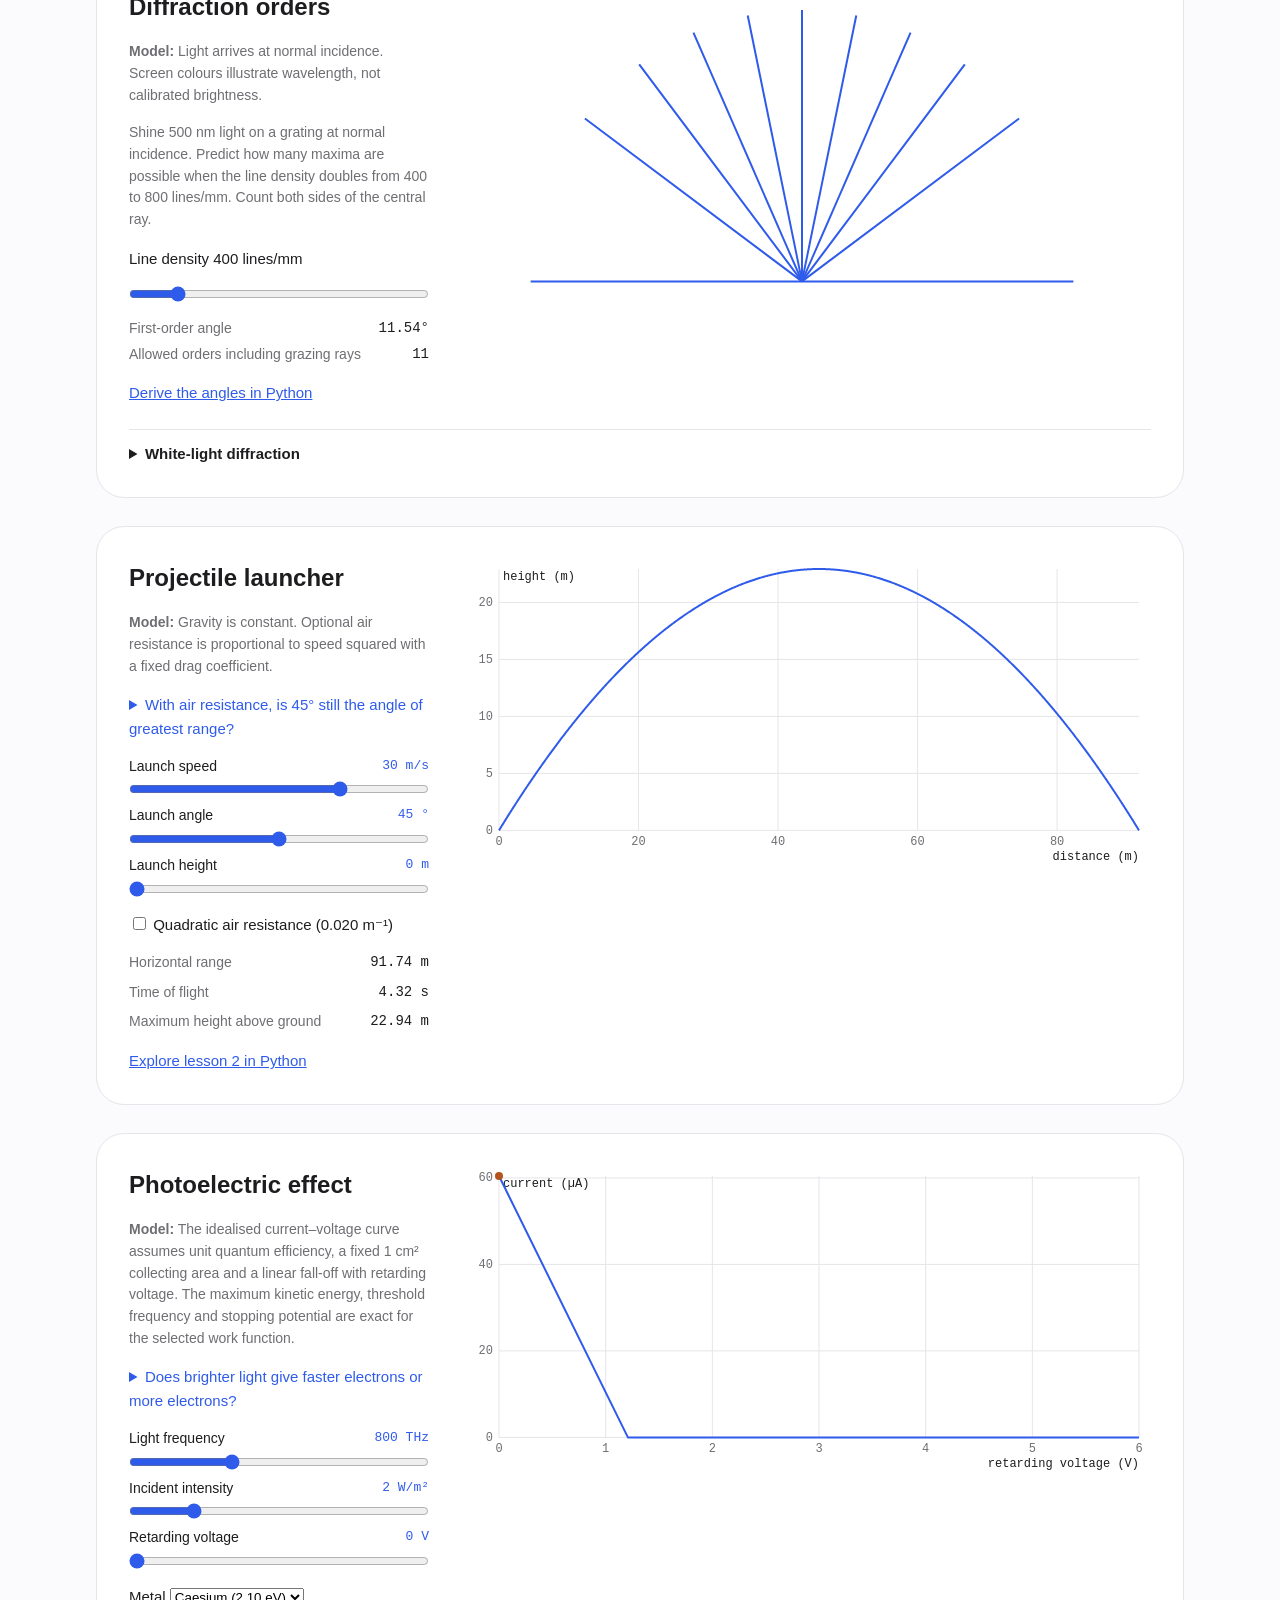
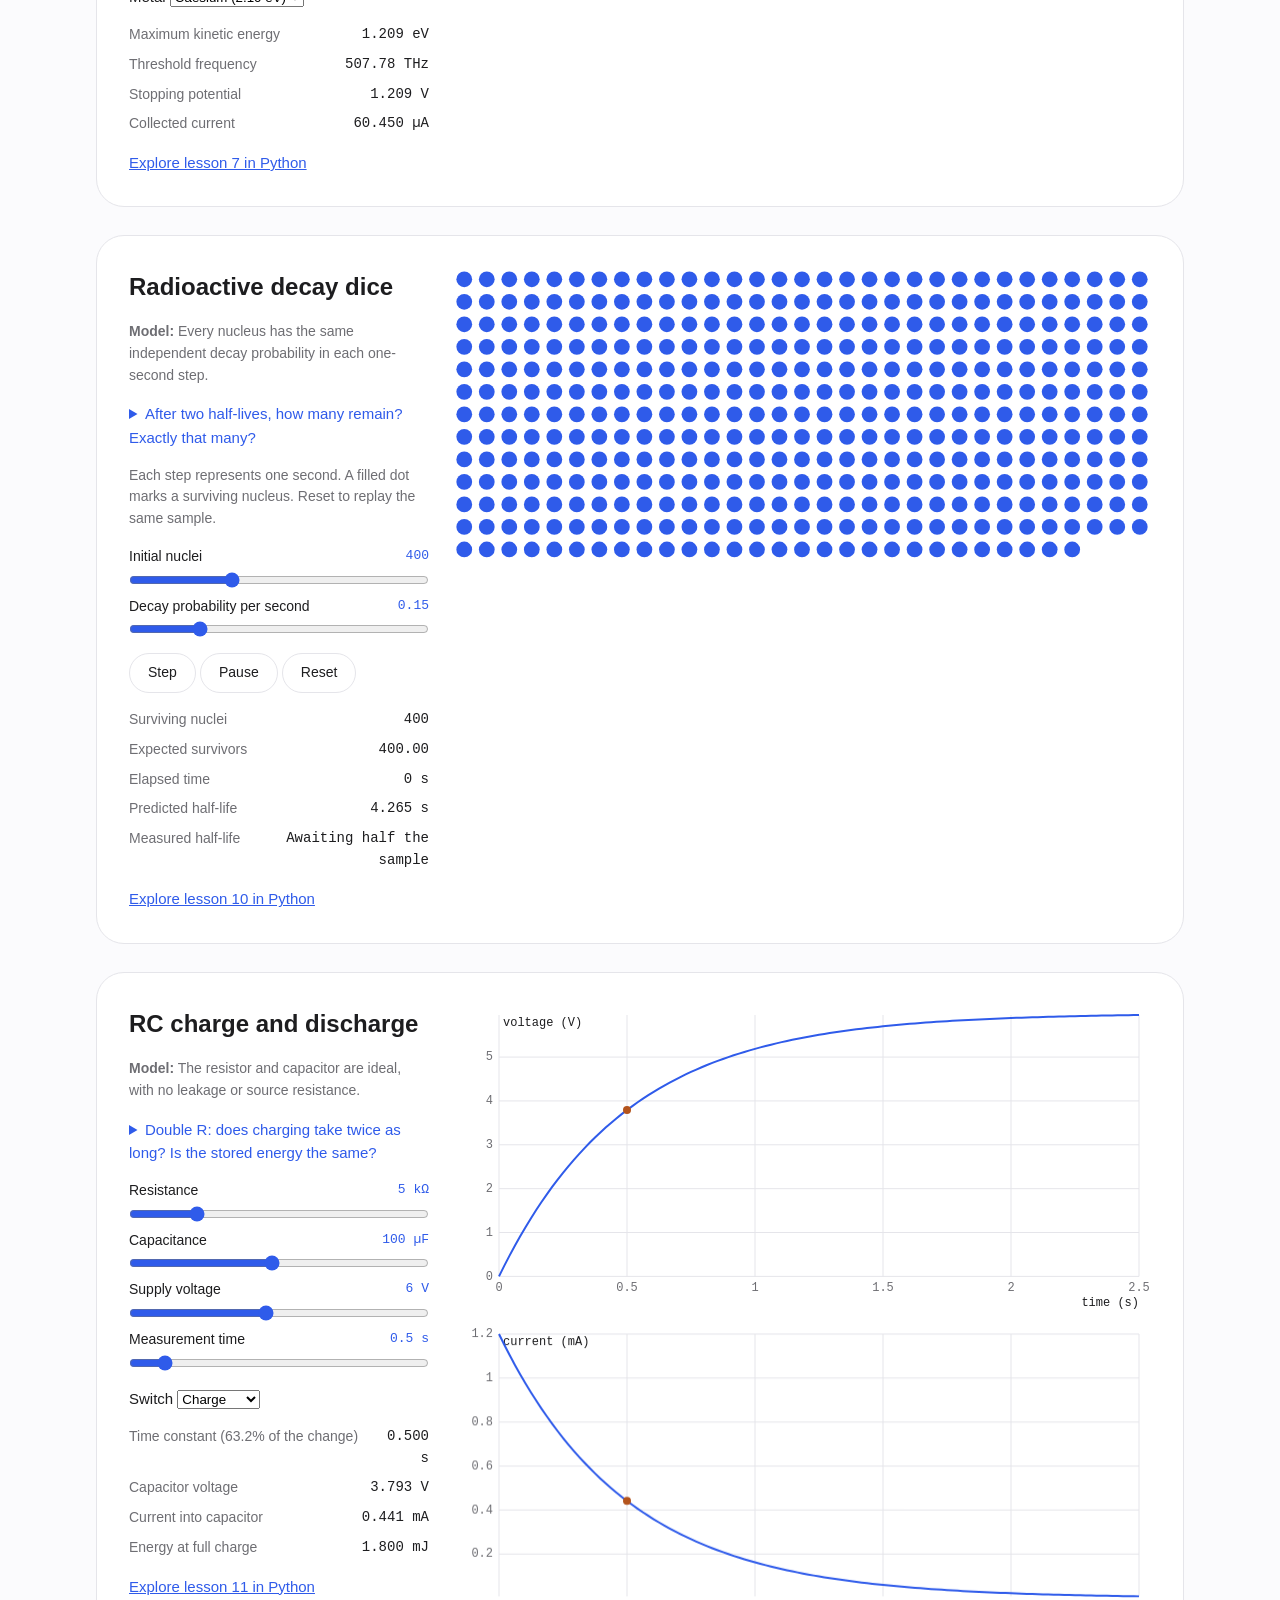
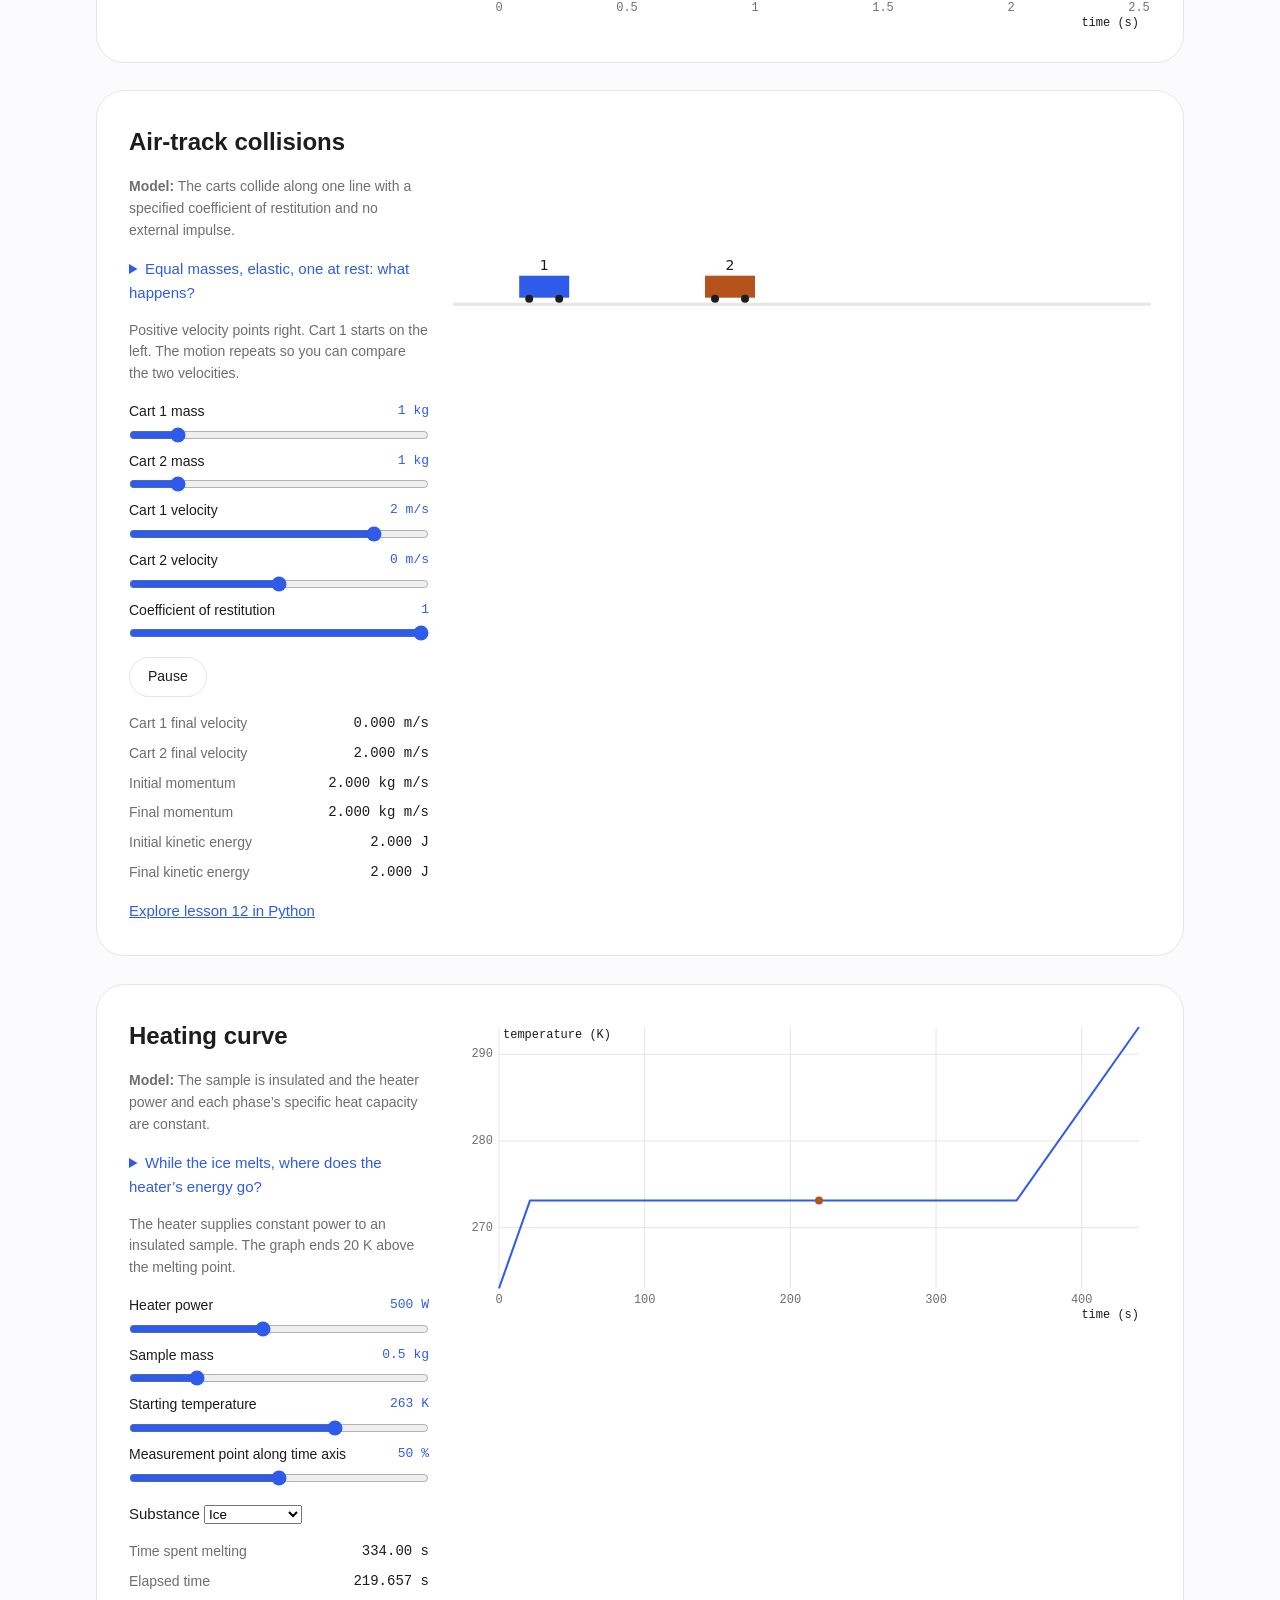
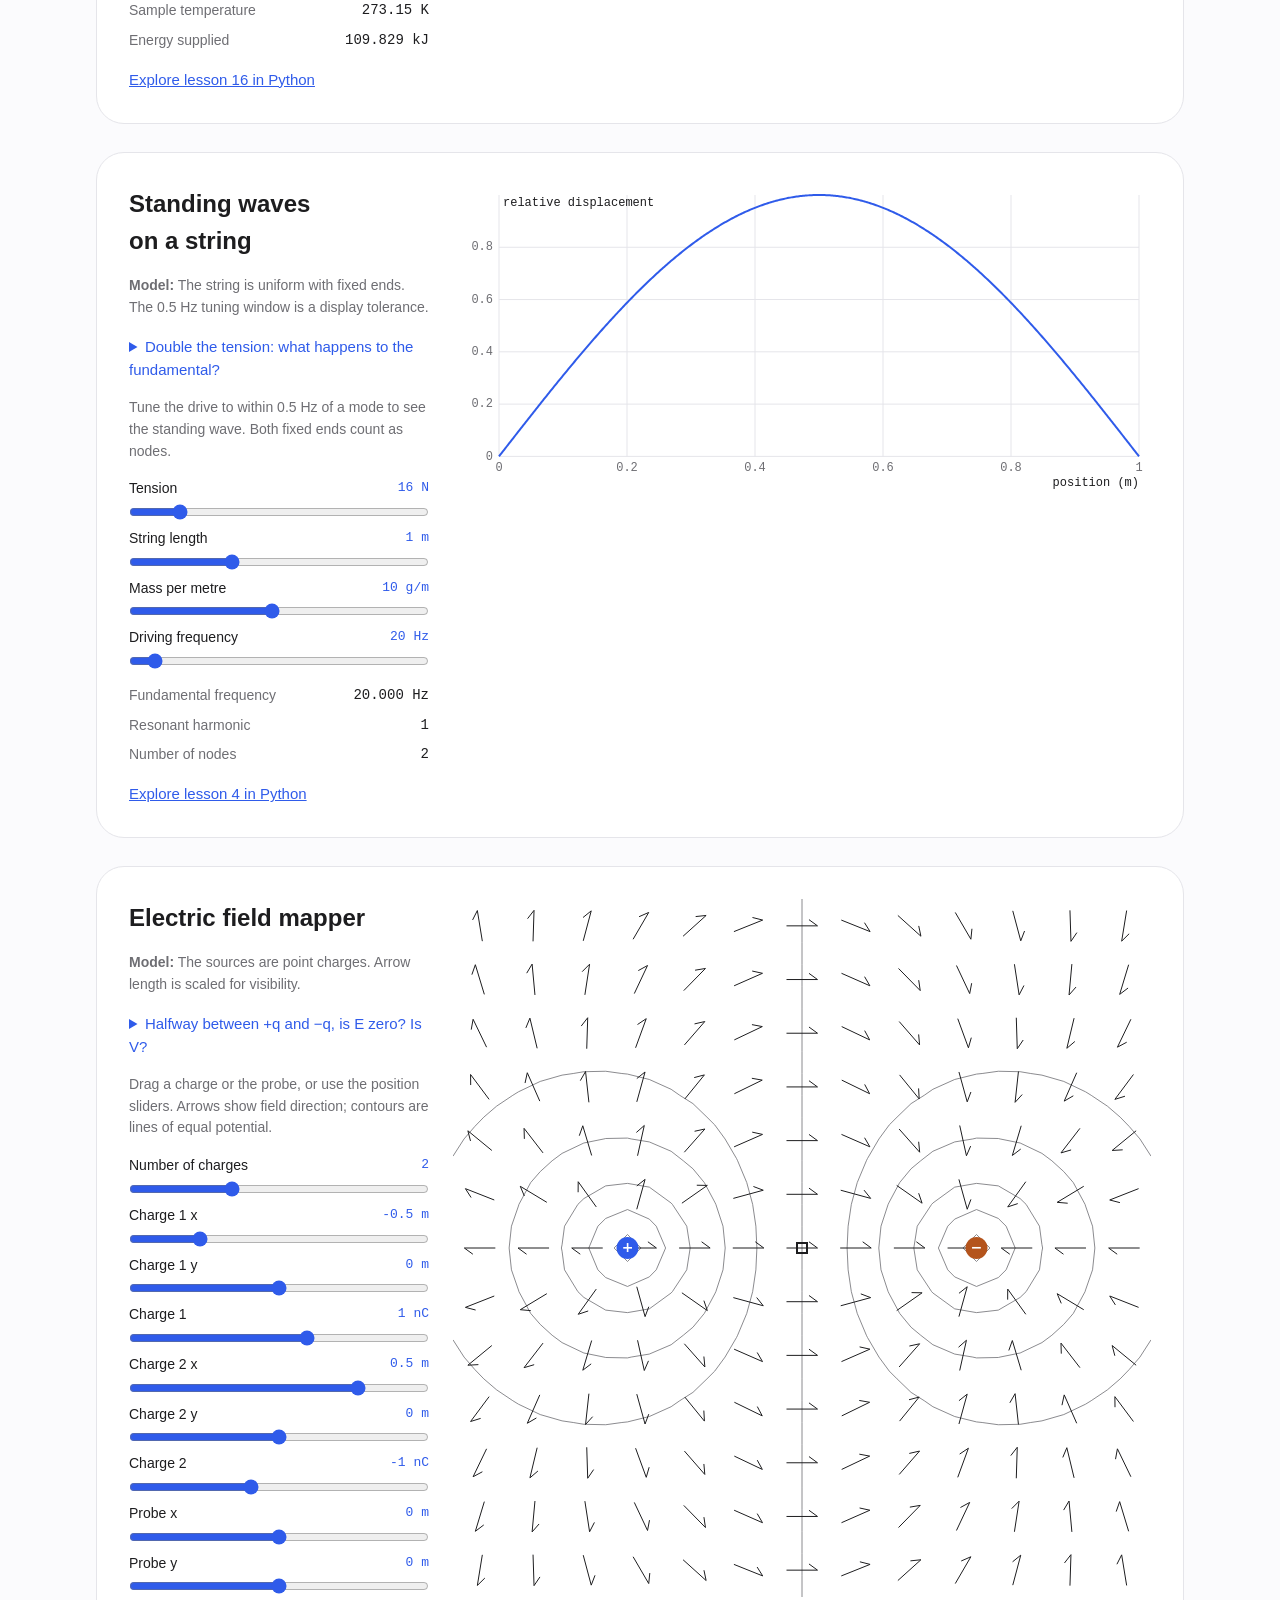
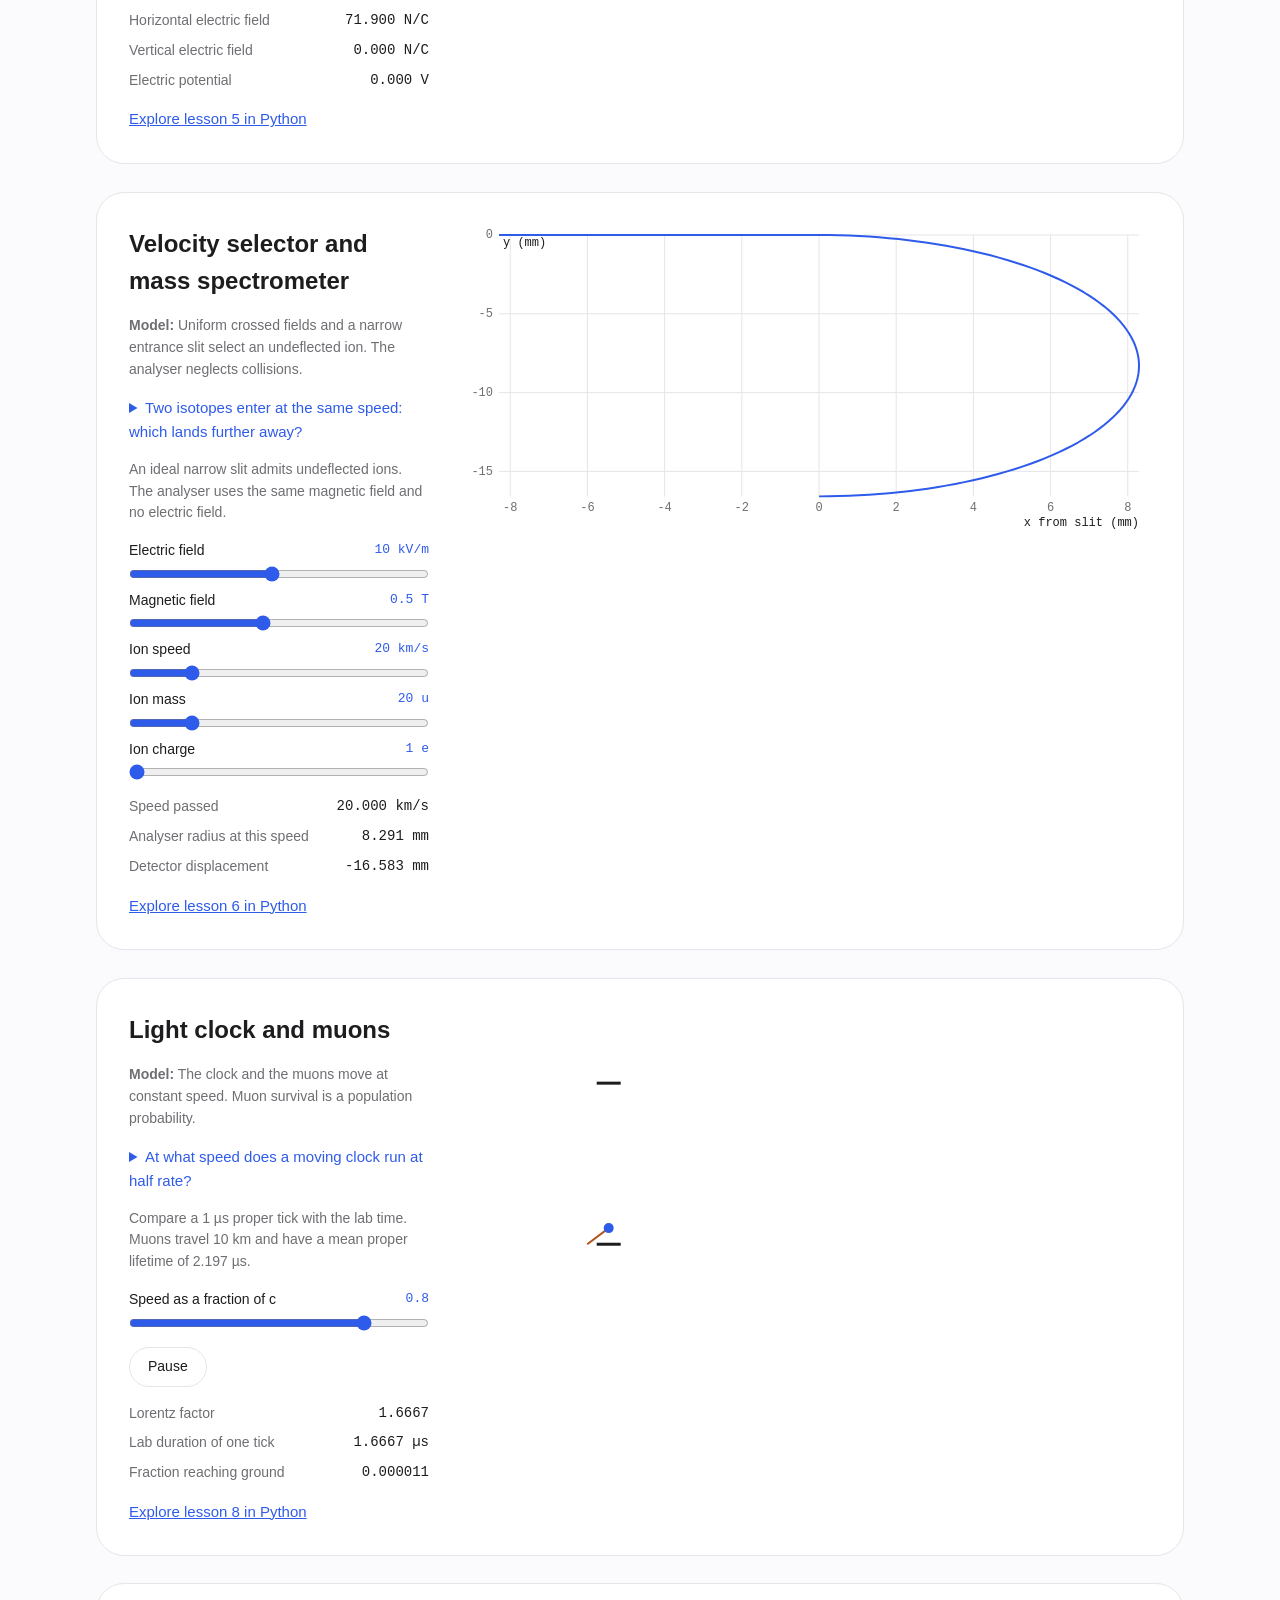
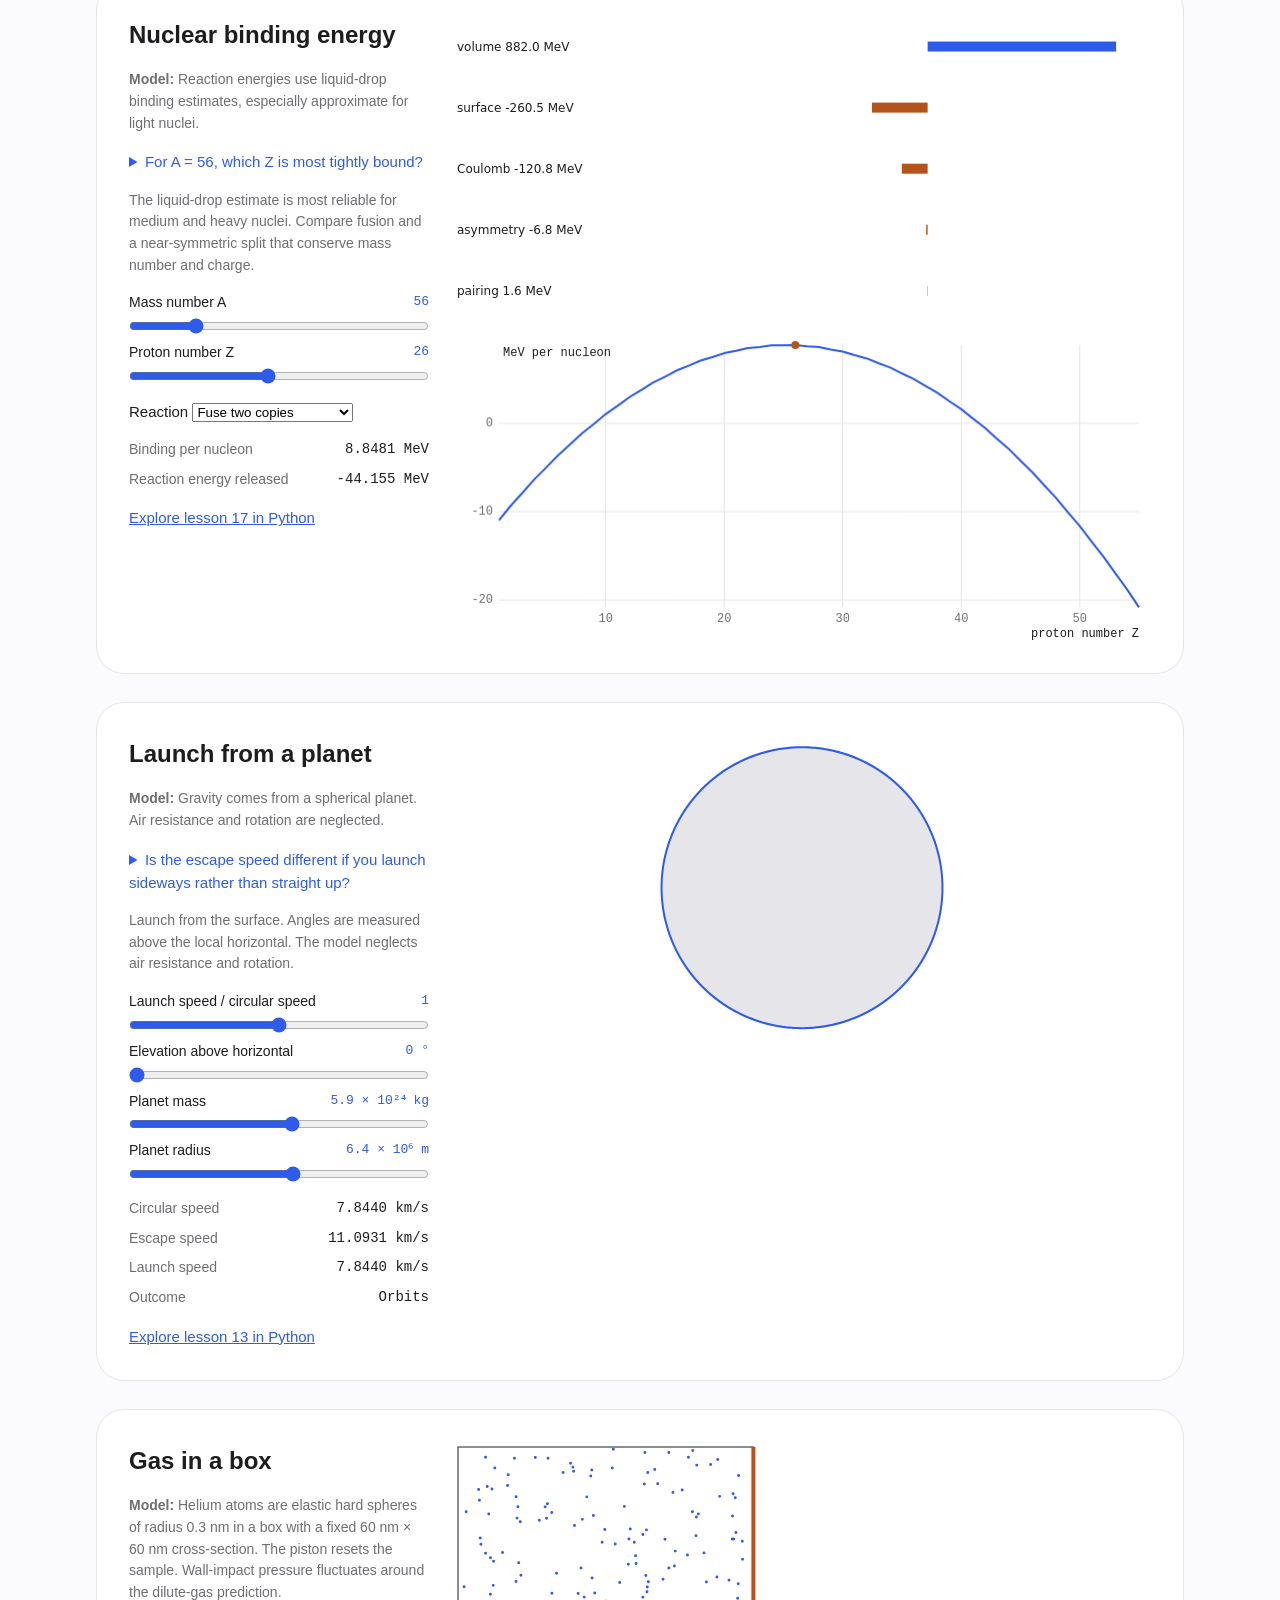
==== commit 58139340: "Label model assumptions and move lesson links beside the physics" ====
--- a/site_src/explorer/index.html
+++ b/site_src/explorer/index.html
@@ -89,6 +89,7 @@
   <section class="experiment" id="pendulum" aria-labelledby="pend-h">
     <div class="side">
       <h2 id="pend-h">Pendulum period</h2>
+      <p><strong>Model:</strong> The exact period assumes a point mass on a massless rod with no friction.</p>
       <p>One period is the time for a full swing out and back. Predict what will happen to the exact period when you double the starting angle from 5° to 10°.</p>
       <p>Keep the length at 1 m. Read the exact period at 5°, then move the amplitude slider to 10°. Now try 60° and compare it with 5°. At which angle does the small-angle period come closest?</p>
       <div class="control">
@@ -138,6 +139,7 @@
   <section class="experiment" id="tunnelling" aria-labelledby="tun-h">
     <div class="side">
       <h2 id="tun-h">Quantum tunnelling</h2>
+      <p><strong>Model:</strong> The curve is a stationary state for a one-dimensional rectangular barrier.</p>
       <p>A particle of energy <math><mi>E</mi></math> meets a barrier of height <math><msub><mi>V</mi><mn>0</mn></msub></math> and width <math><mi>a</mi></math>. Classically it bounces whenever <math><mi>E</mi><mo>&lt;</mo><msub><mi>V</mi><mn>0</mn></msub></math>. Units with <math><mi>ℏ</mi><mo>=</mo><mi>m</mi><mo>=</mo><mn>1</mn></math>.</p>
       <p>Hold E at 1.2 and the height at 2. Predict the effect of doubling the width from 1 to 2. Compare transmitted fractions and explain the change. <a href="../notebooks/02_quantum_mechanics.html">Investigate in Python</a>.</p>
       <div class="control">
@@ -177,6 +179,7 @@
   <section class="experiment" id="double-slit" aria-labelledby="slit-h">
     <div class="side">
       <h2 id="slit-h">Young's double slit</h2>
+      <p><strong>Model:</strong> The intensity uses far-field diffraction. The spacing readout uses the small-angle approximation.</p>
       <p>Predict what will happen to the spacing of the bright fringes if you double the slit separation from 0.25 to 0.50 mm. Will they move closer together, move farther apart, or stay put?</p>
       <div class="control">
         <label for="slit-lam">Wavelength λ <output id="slit-lam-out" for="slit-lam"></output></label>
@@ -237,6 +240,7 @@
   <section class="experiment" id="kepler" aria-labelledby="orb-h">
     <div class="side">
       <h2 id="orb-h">Kepler orbits</h2>
+      <p><strong>Model:</strong> A test particle orbits a fixed point mass in units where the initial radius and gravitational parameter are one.</p>
       <p>A planet starts at distance 1 moving sideways. At exactly the circular speed it goes round in a circle; any other speed gives an ellipse, and from <math><msqrt><mn>2</mn></msqrt></math> times the circular speed upwards it escapes.</p>
       <p>Compare launch speeds 1.0 and 1.2. Predict the change in period, then let each orbit complete and compare the measured period with Kepler’s prediction. <a href="../lessons/03_circular_motion_and_orbits.html">Investigate in Python</a>.</p>
       <div class="control">
@@ -282,6 +286,7 @@
   <section class="experiment" id="lorenz" aria-labelledby="lor-h">
     <div class="side">
       <h2 id="lor-h">Lorenz attractor</h2>
+      <p><strong>Model:</strong> The separation is between solutions of three dimensionless convection equations.</p>
       <p>Two copies of the Lorenz system start on the attractor, <math><msup><mn>10</mn><mrow><mo>−</mo><mn>8</mn></mrow></msup></math> apart. While the motion is chaotic the gap grows exponentially until it is as big as the attractor itself.</p>
       <p>Compare ρ = 10 and 28 with σ and β fixed. Predict which pair of trajectories will separate. Run each and compare how their separation changes. <a href="../notebooks/03_maths_and_chaos.html">Investigate in Python</a>.</p>
       <div class="control">
@@ -326,6 +331,7 @@
   <section class="experiment" id="ising" aria-labelledby="ising-h">
     <div class="side">
       <h2 id="ising-h">Ising model</h2>
+      <p><strong>Model:</strong> Spins occupy a finite square lattice. The exact curve describes an infinite lattice at equilibrium.</p>
       <p>Each square is a tiny magnet pointing up or down that prefers to match its neighbours. Heat fights that order. Below the critical temperature large domains form; above it the magnetisation averages to zero.</p>
       <p>Start with all spins up. Predict which temperature maintains order, 1.5 or 3.0. Run each from the same initial state and compare the fluctuating magnetisation with Onsager’s curve. <a href="../notebooks/04_orbitals_interference_and_phase_space.html">Investigate in Python</a>.</p>
       <div class="control">
@@ -361,6 +367,7 @@
   <section class="experiment" id="coil" aria-labelledby="coil-h">
     <div class="side">
       <h2 id="coil-h">A rotating coil</h2>
+      <p><strong>Model:</strong> The field is uniform. The rod loses energy only through resistance in the circuit.</p>
       <p>A 100-turn coil of area 0.010 m² turns at 10 rad/s in a 0.20 T field. Where is the induced voltage largest? Compare the flux linkage and emf at 0°, 90° and 180°.</p>
       <label for="coil-angle">Rotation angle <output id="coil-angle-out"></output></label>
       <input id="coil-angle" type="range" min="0" max="360" value="0">
@@ -381,6 +388,7 @@
   <section class="experiment" id="grating" aria-labelledby="grating-h">
     <div class="side">
       <h2 id="grating-h">Diffraction orders</h2>
+      <p><strong>Model:</strong> Light arrives at normal incidence. Screen colours illustrate wavelength, not calibrated brightness.</p>
       <p>Shine 500 nm light on a grating at normal incidence. Predict how many maxima are possible when the line density doubles from 400 to 800 lines/mm. Count both sides of the central ray.</p>
       <label for="grating-density">Line density <output id="grating-density-out"></output></label>
       <input id="grating-density" type="range" min="200" max="1600" step="10" value="400">
@@ -401,6 +409,7 @@
   <section class="experiment" id="projectile" aria-labelledby="projectile-h">
     <div class="side">
       <h2 id="projectile-h">Projectile launcher</h2>
+      <p><strong>Model:</strong> Gravity is constant. Optional air resistance is proportional to speed squared with a fixed drag coefficient.</p>
       <div class="prediction"></div>
       <div class="controls"></div>
       <label><input id="projectile-drag" type="checkbox"> Quadratic air resistance (0.020 m⁻¹)</label>
@@ -415,8 +424,8 @@
   <section class="experiment" id="photoelectric" aria-labelledby="photoelectric-h">
     <div class="side">
       <h2 id="photoelectric-h">Photoelectric effect</h2>
-      <div class="prediction"></div>
-      <p>Ideal collector with 1 cm² illuminated area, one electron per absorbed photon and a uniform distribution of forward kinetic energies from zero to the maximum.</p>
+      <p><strong>Model:</strong> The idealised current–voltage curve assumes unit quantum efficiency, a fixed 1 cm² collecting area and a linear fall-off with retarding voltage. The maximum kinetic energy, threshold frequency and stopping potential are exact for the selected work function.</p>
+      <div class="prediction"></div>
       <div class="controls"></div>
       <label>Metal <select id="photoelectric-metal"><option value="2.1">Caesium (2.10 eV)</option><option value="2.28">Sodium (2.28 eV)</option><option value="4.3">Zinc (4.30 eV)</option><option value="5.6">Platinum (5.60 eV)</option></select></label>
       <div class="results"></div>
@@ -430,6 +439,7 @@
   <section class="experiment" id="decay" aria-labelledby="decay-h">
     <div class="side">
       <h2 id="decay-h">Radioactive decay dice</h2>
+      <p><strong>Model:</strong> Every nucleus has the same independent decay probability in each one-second step.</p>
       <div class="prediction"></div>
       <p>Each step represents one second. A filled dot marks a surviving nucleus. Reset to replay the same sample.</p>
       <div class="controls"></div>
@@ -445,6 +455,7 @@
   <section class="experiment" id="rc" aria-labelledby="rc-h">
     <div class="side">
       <h2 id="rc-h">RC charge and discharge</h2>
+      <p><strong>Model:</strong> The resistor and capacitor are ideal, with no leakage or source resistance.</p>
       <div class="prediction"></div>
       <div class="controls"></div>
       <label>Switch <select id="rc-mode"><option value="charge">Charge</option><option value="discharge">Discharge</option></select></label>
@@ -460,6 +471,7 @@
   <section class="experiment" id="collisions" aria-labelledby="collisions-h">
     <div class="side">
       <h2 id="collisions-h">Air-track collisions</h2>
+      <p><strong>Model:</strong> The carts collide along one line with a specified coefficient of restitution and no external impulse.</p>
       <div class="prediction"></div>
       <p>Positive velocity points right. Cart 1 starts on the left. The motion repeats so you can compare the two velocities.</p>
       <div class="controls"></div>
@@ -475,6 +487,7 @@
   <section class="experiment" id="heating" aria-labelledby="heating-h">
     <div class="side">
       <h2 id="heating-h">Heating curve</h2>
+      <p><strong>Model:</strong> The sample is insulated and the heater power and each phase’s specific heat capacity are constant.</p>
       <div class="prediction"></div>
       <p>The heater supplies constant power to an insulated sample. The graph ends 20 K above the melting point.</p>
       <div class="controls"></div>
@@ -490,6 +503,7 @@
   <section class="experiment" id="strings" aria-labelledby="strings-h">
     <div class="side">
       <h2 id="strings-h">Standing waves on a string</h2>
+      <p><strong>Model:</strong> The string is uniform with fixed ends. The 0.5 Hz tuning window is a display tolerance.</p>
       <div class="prediction"></div>
       <p>Tune the drive to within 0.5 Hz of a mode to see the standing wave. Both fixed ends count as nodes.</p>
       <div class="controls"></div>
@@ -504,6 +518,7 @@
   <section class="experiment" id="efield" aria-labelledby="efield-h">
     <div class="side">
       <h2 id="efield-h">Electric field mapper</h2>
+      <p><strong>Model:</strong> The sources are point charges. Arrow length is scaled for visibility.</p>
       <div class="prediction"></div>
       <p>Drag a charge or the probe, or use the position sliders. Arrows show field direction; contours are lines of equal potential.</p>
       <div class="controls"></div>
@@ -518,6 +533,7 @@
   <section class="experiment" id="spectrometer" aria-labelledby="spectrometer-h">
     <div class="side">
       <h2 id="spectrometer-h">Velocity selector and mass spectrometer</h2>
+      <p><strong>Model:</strong> Uniform crossed fields and a narrow entrance slit select an undeflected ion. The analyser neglects collisions.</p>
       <div class="prediction"></div>
       <p>An ideal narrow slit admits undeflected ions. The analyser uses the same magnetic field and no electric field.</p>
       <div class="controls"></div>
@@ -532,6 +548,7 @@
   <section class="experiment" id="lightclock" aria-labelledby="lightclock-h">
     <div class="side">
       <h2 id="lightclock-h">Light clock and muons</h2>
+      <p><strong>Model:</strong> The clock and the muons move at constant speed. Muon survival is a population probability.</p>
       <div class="prediction"></div>
       <p>Compare a 1 µs proper tick with the lab time. Muons travel 10 km and have a mean proper lifetime of 2.197 µs.</p>
       <div class="controls"></div>
@@ -547,6 +564,7 @@
   <section class="experiment" id="binding" aria-labelledby="binding-h">
     <div class="side">
       <h2 id="binding-h">Nuclear binding energy</h2>
+      <p><strong>Model:</strong> Reaction energies use liquid-drop binding estimates, especially approximate for light nuclei.</p>
       <div class="prediction"></div>
       <p>The liquid-drop estimate is most reliable for medium and heavy nuclei. Compare fusion and a near-symmetric split that conserve mass number and charge.</p>
       <div class="controls"></div>
@@ -563,6 +581,7 @@
   <section class="experiment" id="launch" aria-labelledby="launch-h">
     <div class="side">
       <h2 id="launch-h">Launch from a planet</h2>
+      <p><strong>Model:</strong> Gravity comes from a spherical planet. Air resistance and rotation are neglected.</p>
       <div class="prediction"></div>
       <p>Launch from the surface. Angles are measured above the local horizontal. The model neglects air resistance and rotation.</p>
       <div class="controls"></div>
@@ -577,6 +596,7 @@
   <section class="experiment" id="gas" aria-labelledby="gas-h">
     <div class="side">
       <h2 id="gas-h">Gas in a box</h2>
+      <p><strong>Model:</strong> Helium atoms are elastic hard spheres of radius 0.3 nm in a box with a fixed 60 nm × 60 nm cross-section. The piston resets the sample. Wall-impact pressure fluctuates around the dilute-gas prediction.</p>
       <div class="prediction"></div>
       <p>The piston sets the width of a 60 nm × 60 nm chamber. Changing a control prepares a fresh helium sample at the chosen temperature.</p>
       <div class="controls"></div>
@@ -593,6 +613,7 @@
   <section class="experiment" id="rp-freefall" aria-labelledby="rp-freefall-h">
     <div class="side">
       <h2 id="rp-freefall-h">Free fall with light gates</h2>
+      <p><strong>Model:</strong> Readings include seeded instrument noise. Clear repeats the same noise sequence. The reported uncertainty is one standard error from the straight-line fit.</p>
       <div class="prediction"></div>
       <p>Release a ball from rest and time its fall from each height.</p>
       <div class="controls"></div>
@@ -607,6 +628,7 @@
   <section class="experiment" id="rp-spring" aria-labelledby="rp-spring-h">
     <div class="side">
       <h2 id="rp-spring-h">Mass–spring period</h2>
+      <p><strong>Model:</strong> Readings include seeded instrument noise. Clear repeats the same noise sequence. The reported uncertainty is one standard error from the straight-line fit.</p>
       <div class="prediction"></div>
       <p>Time one cycle for several hanging masses.</p>
       <div class="controls"></div>
@@ -621,6 +643,7 @@
   <section class="experiment" id="rp-melde" aria-labelledby="rp-melde-h">
     <div class="side">
       <h2 id="rp-melde-h">Stationary waves on a string</h2>
+      <p><strong>Model:</strong> Readings include seeded instrument noise. Clear repeats the same noise sequence. The reported uncertainty is one standard error from the straight-line fit.</p>
       <div class="prediction"></div>
       <p>A 0.80 m string is driven at its fundamental resonance.</p>
       <div class="controls"></div>
@@ -635,6 +658,7 @@
   <section class="experiment" id="rp-resistivity" aria-labelledby="rp-resistivity-h">
     <div class="side">
       <h2 id="rp-resistivity-h">Resistivity of a wire</h2>
+      <p><strong>Model:</strong> Readings include seeded instrument noise. Clear repeats the same noise sequence. The reported uncertainty is one standard error from the straight-line fit.</p>
       <div class="prediction"></div>
       <p>Measure resistance along a wire of cross-sectional area 0.50 mm², including the leads.</p>
       <div class="controls"></div>
@@ -649,6 +673,7 @@
   <section class="experiment" id="rp-emf" aria-labelledby="rp-emf-h">
     <div class="side">
       <h2 id="rp-emf-h">EMF and internal resistance</h2>
+      <p><strong>Model:</strong> Readings include seeded instrument noise. Clear repeats the same noise sequence. The reported uncertainty is one standard error from the straight-line fit.</p>
       <div class="prediction"></div>
       <p>Vary the load current and measure the terminal voltage.</p>
       <div class="controls"></div>
@@ -663,6 +688,7 @@
   <section class="experiment" id="rp-capacitor" aria-labelledby="rp-capacitor-h">
     <div class="side">
       <h2 id="rp-capacitor-h">Capacitor discharge</h2>
+      <p><strong>Model:</strong> Readings include seeded instrument noise. Clear repeats the same noise sequence. The reported uncertainty is one standard error from the straight-line fit.</p>
       <div class="prediction"></div>
       <p>A 5.0 V capacitor discharges through a 10 kΩ resistor.</p>
       <div class="controls"></div>
@@ -677,6 +703,7 @@
   <section class="experiment" id="rp-boyle" aria-labelledby="rp-boyle-h">
     <div class="side">
       <h2 id="rp-boyle-h">Boyle’s law</h2>
+      <p><strong>Model:</strong> Readings include seeded instrument noise. Clear repeats the same noise sequence. The reported uncertainty is one standard error from the straight-line fit.</p>
       <div class="prediction"></div>
       <p>Compress a sealed gas at constant temperature and measure its absolute pressure.</p>
       <div class="controls"></div>
@@ -691,6 +718,7 @@
   <section class="experiment" id="rp-searchcoil" aria-labelledby="rp-searchcoil-h">
     <div class="side">
       <h2 id="rp-searchcoil-h">Search coil angle</h2>
+      <p><strong>Model:</strong> Readings include seeded instrument noise. Clear repeats the same noise sequence. The reported uncertainty is one standard error from the straight-line fit.</p>
       <div class="prediction"></div>
       <p>The field oscillates at 50 Hz. Measure the signed emf amplitude relative to the reference signal; θ is the angle between the field and the coil normal.</p>
       <div class="controls"></div>
@@ -705,6 +733,7 @@
   <section class="experiment" id="fourier" aria-labelledby="fourier-h">
     <div class="side">
       <h2 id="fourier-h">Build a Fourier series</h2>
+      <p><strong>Model:</strong> The displayed series is truncated after the selected odd harmonic.</p>
       <div class="prediction"></div>
       <p>Add odd harmonics to a square wave of height ±1. Overshoot is measured as a percentage of the jump.</p>
       <div class="controls"></div>
@@ -719,6 +748,7 @@
   <section class="experiment" id="bloch" aria-labelledby="bloch-h">
     <div class="side">
       <h2 id="bloch-h">Precession on the Bloch sphere</h2>
+      <p><strong>Model:</strong> A pure spin precesses in a constant field without relaxation.</p>
       <div class="prediction"></div>
       <p>A spin initially points in the xz plane. A constant field along z gives the Hamiltonian ℏωσz/2.</p>
       <div class="controls"></div>
@@ -734,6 +764,7 @@
   <section class="experiment" id="hydrogen" aria-labelledby="hydrogen-h">
     <div class="side">
       <h2 id="hydrogen-h">Hydrogen orbitals</h2>
+      <p><strong>Model:</strong> This is an xz slice of the hydrogen density. Square-root brightness reveals faint lobes; use the probe for numerical density.</p>
       <div class="prediction"></div>
       <p>Choose quantum numbers and sample the density in a plane through the nucleus. Lengths are in Bohr radii.</p>
       <div class="controls"></div>
@@ -748,6 +779,7 @@
   <section class="experiment" id="phase-portrait" aria-labelledby="phase-portrait-h">
     <div class="side">
       <h2 id="phase-portrait-h">Phase portraits</h2>
+      <p><strong>Model:</strong> The force and damping are linear. The arrows show local flow in dimensionless coordinates.</p>
       <div class="prediction"></div>
       <p>Explore dx/dt = y and dy/dt = −kx − by in dimensionless units. Arrows indicate the local direction of motion.</p>
       <div class="controls"></div>
@@ -762,6 +794,7 @@
   <section class="experiment" id="logistic" aria-labelledby="logistic-h">
     <div class="side">
       <h2 id="logistic-h">Logistic map and bifurcation</h2>
+      <p><strong>Model:</strong> The diagram samples a finite number of iterates after a 500-step settling interval.</p>
       <div class="prediction"></div>
       <p>Iterate x → rx(1 − x) for a population fraction. The bifurcation diagram discards the first 500 iterations.</p>
       <div class="controls"></div>
@@ -777,6 +810,7 @@
   <section class="experiment" id="double-pendulum" aria-labelledby="double-pendulum-h">
     <div class="side">
       <h2 id="double-pendulum-h">Two double pendulums</h2>
+      <p><strong>Model:</strong> Each pendulum has point bobs, rigid massless rods and frictionless pivots.</p>
       <div class="prediction"></div>
       <p>Both systems have 1 m rods, 1 kg bobs and start from rest. Only the starting angle of the second lower rod differs.</p>
       <div class="controls"></div>
@@ -792,6 +826,7 @@
   <section class="experiment" id="coherent-state" aria-labelledby="coherent-state-h">
     <div class="side">
       <h2 id="coherent-state-h">Coherent state in a harmonic well</h2>
+      <p><strong>Model:</strong> The potential is exactly harmonic and the packet is isolated.</p>
       <div class="prediction"></div>
       <p>Use natural units ℏ = m = 1. Vary the initial complex amplitude and inspect the packet at different times.</p>
       <div class="controls"></div>
@@ -808,6 +843,7 @@
   <section class="experiment" id="integrator-drift" aria-labelledby="integrator-drift-h">
     <div class="side">
       <h2 id="integrator-drift-h">Integrator energy drift</h2>
+      <p><strong>Model:</strong> The graph uses the absolute relative energy error on a logarithmic scale, with a floor of 10⁻¹⁶.</p>
       <div class="prediction"></div>
       <p>Integrate a unit-mass harmonic oscillator from x = 1, v = 0 using the same time step for all three methods. The graph shows Euler in rust, RK4 dashed and Verlet in the text colour.</p>
       <div class="controls"></div>
